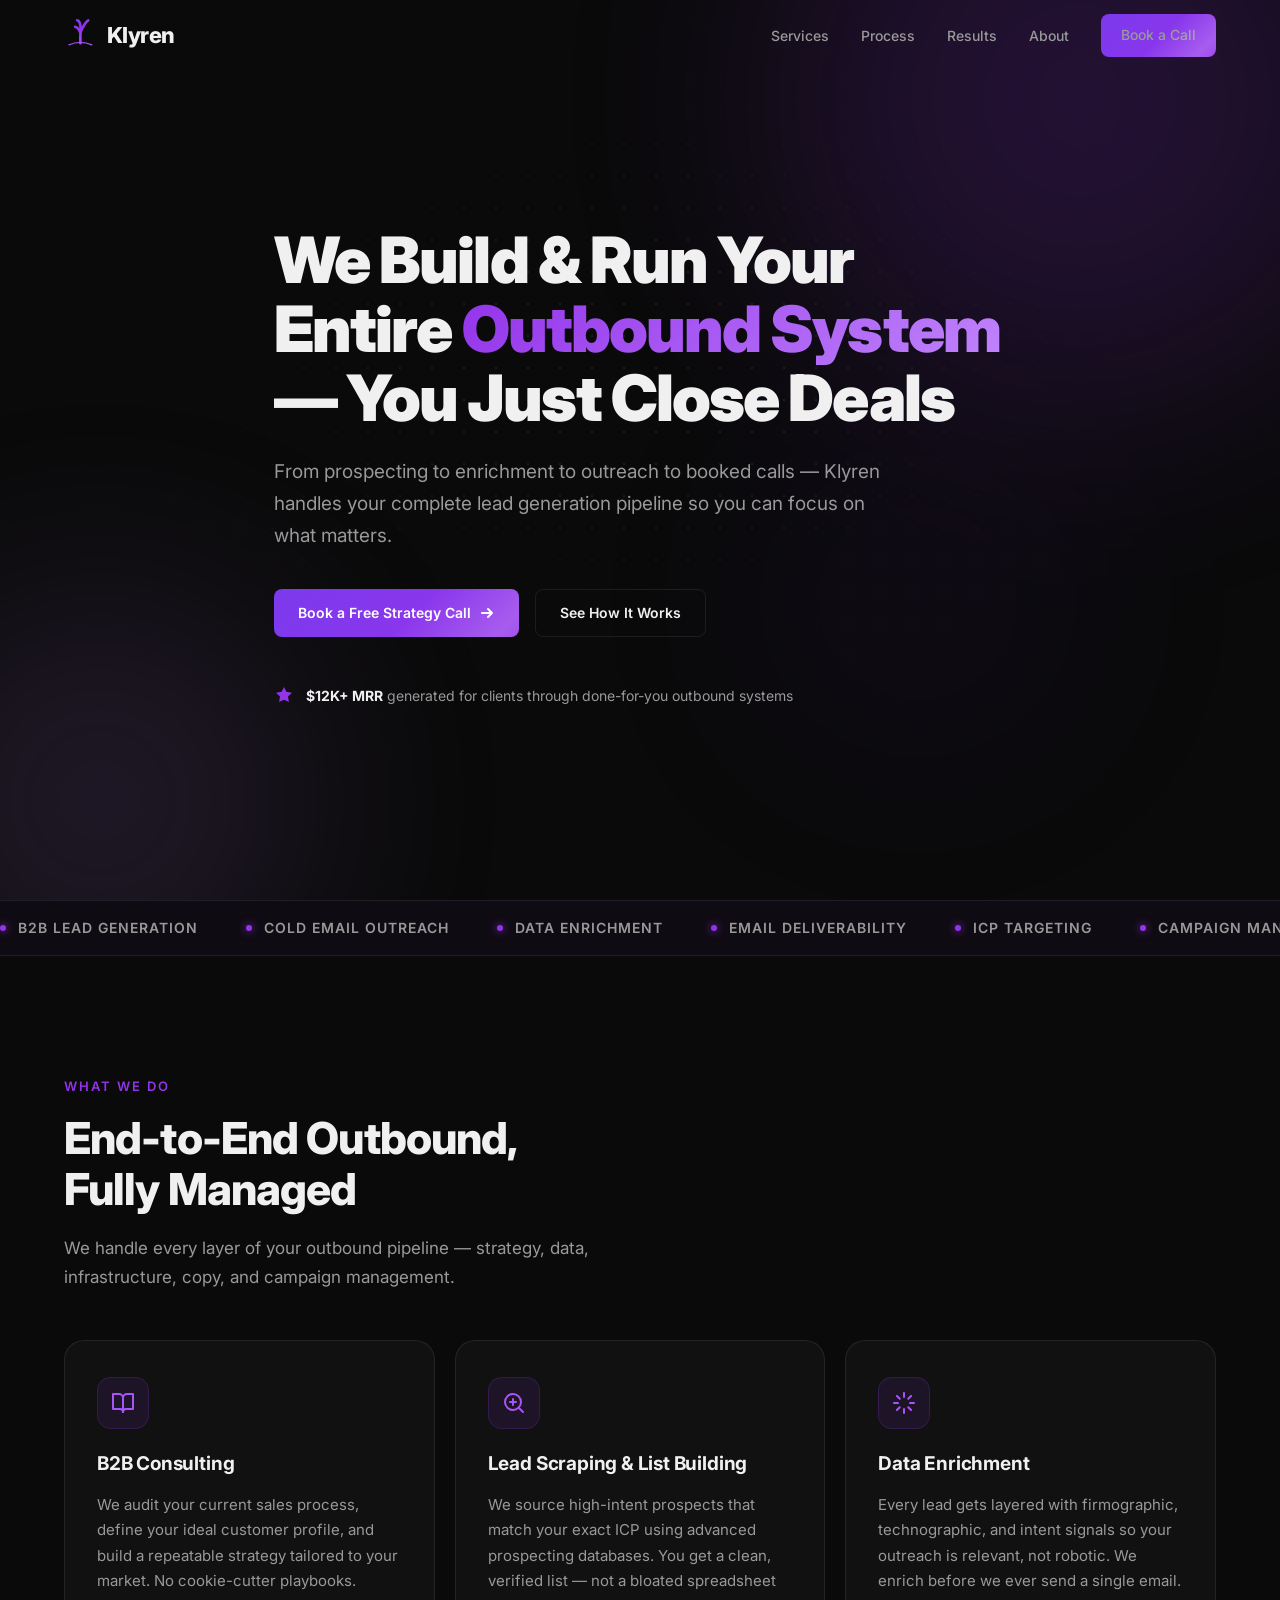
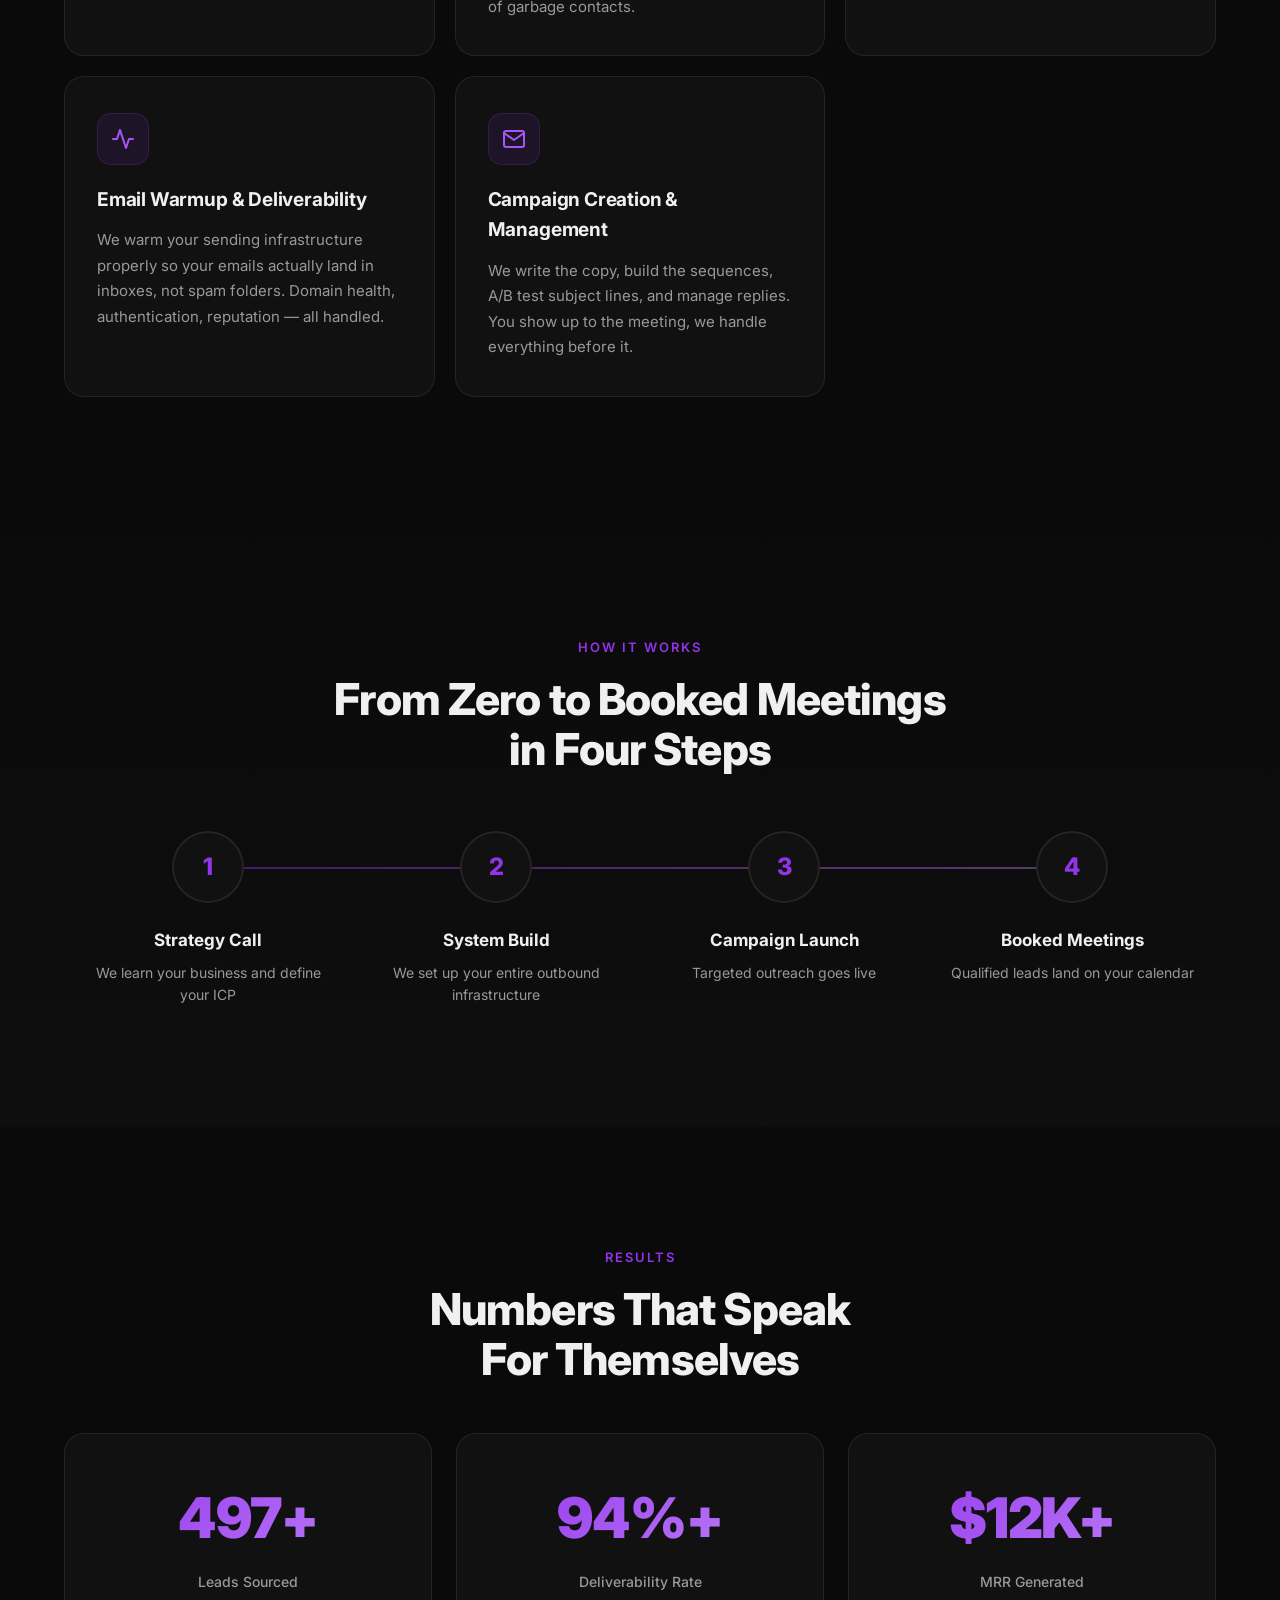
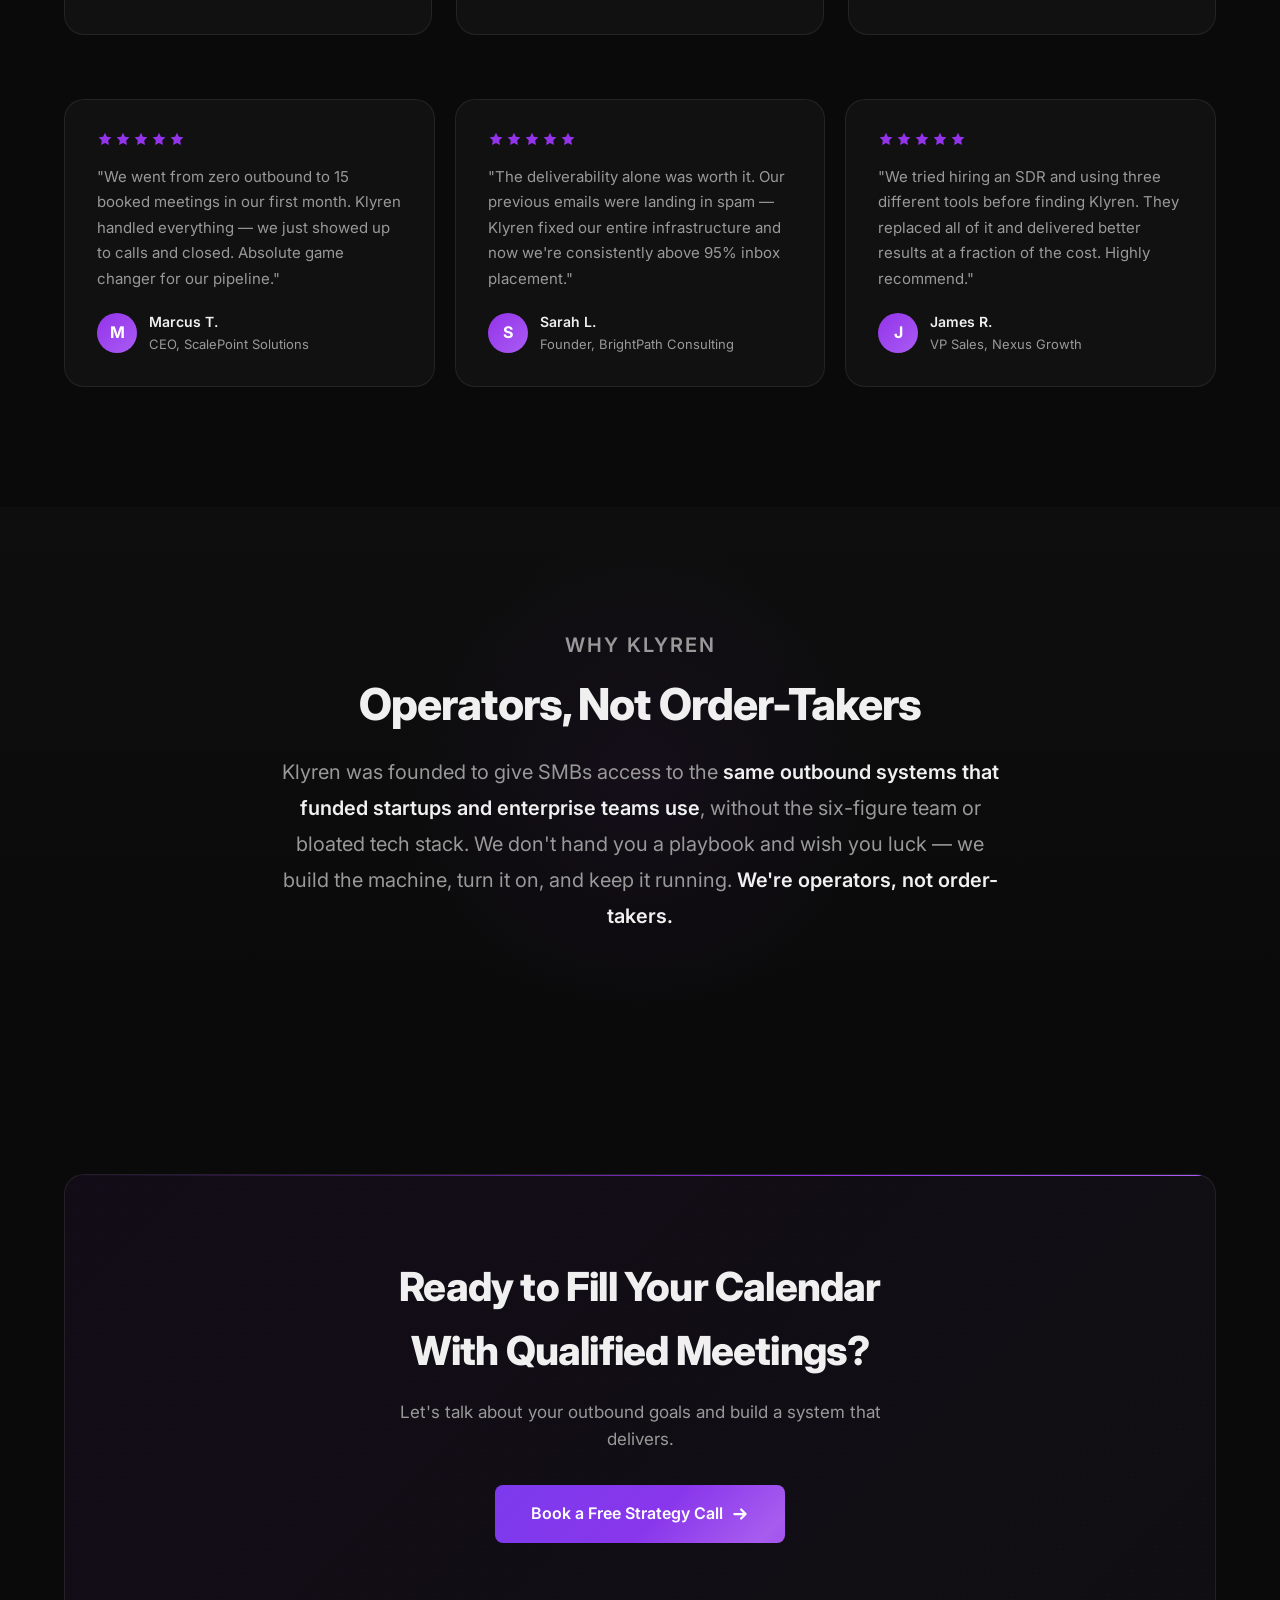
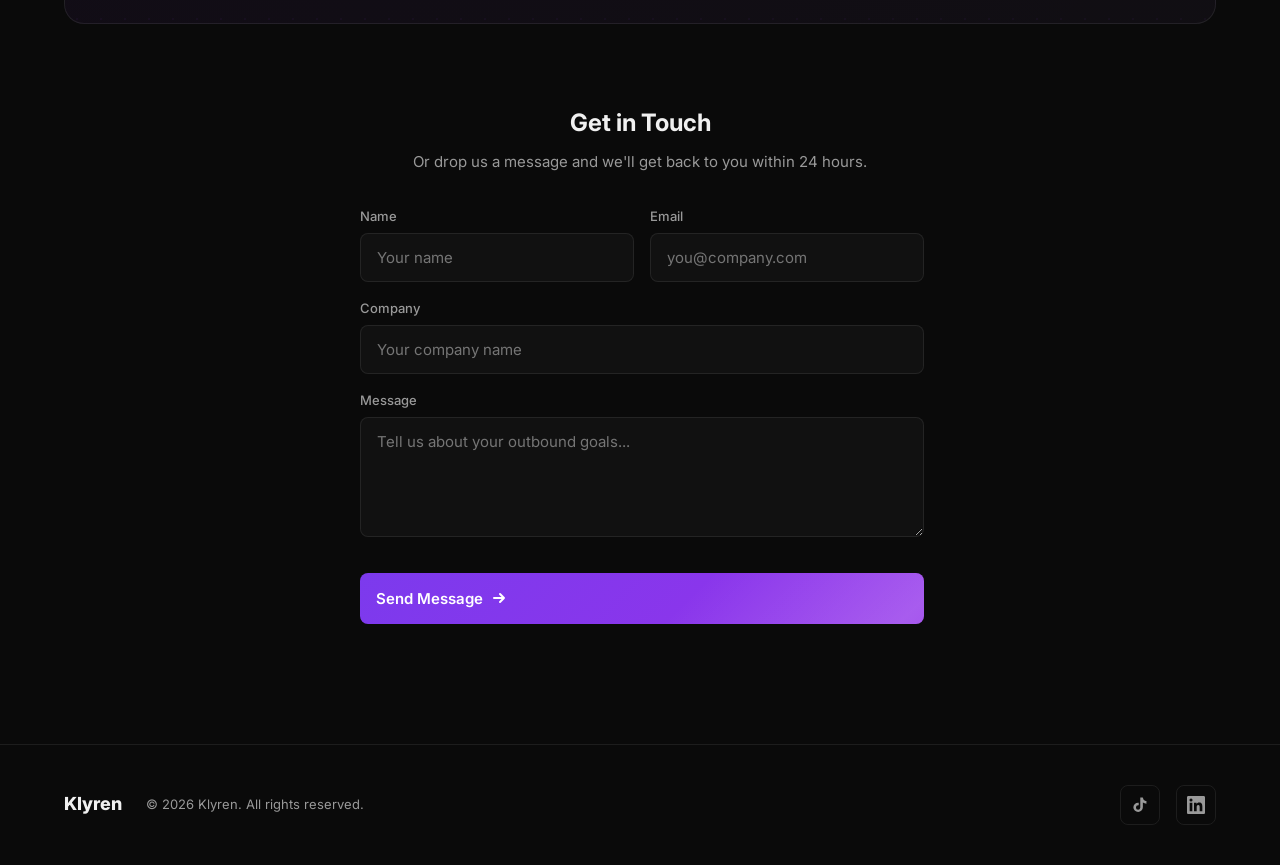
==== index.html @ 2cbb5981 "Add files via upload" ====
<!DOCTYPE html>
<html lang="en">
<head>
<meta charset="UTF-8">
<meta name="viewport" content="width=device-width, initial-scale=1.0">
<title>Klyren — Done-For-You Lead Generation & Outbound Automation</title>
<meta name="description" content="Klyren builds and runs your entire outbound system so you can focus on closing deals. B2B lead generation for SMBs.">
<link rel="preconnect" href="https://fonts.googleapis.com">
<link rel="preconnect" href="https://fonts.gstatic.com" crossorigin>
<link href="https://fonts.googleapis.com/css2?family=Inter:wght@300;400;500;600;700;800;900&display=swap" rel="stylesheet">
<style>
*,*::before,*::after{margin:0;padding:0;box-sizing:border-box}
:root{
  --bg:#0a0a0a;
  --bg-card:#111111;
  --bg-card-hover:#161616;
  --text:#f0f0f0;
  --text-muted:#999;
  --accent:#9333EA;
  --accent-glow:rgba(147,51,234,.25);
  --accent2:#C084FC;
  --accent2-glow:rgba(192,132,252,.2);
  --accent-light:#A855F7;
  --border:rgba(255,255,255,.08);
  --border-hover:rgba(147,51,234,.4);
  --radius:12px;
  --radius-lg:20px;
  --nav-h:72px;
  --max-w:1200px;
}
html{scroll-behavior:smooth;-webkit-text-size-adjust:100%}
body{font-family:'Inter',system-ui,-apple-system,sans-serif;background:var(--bg);color:var(--text);line-height:1.6;overflow-x:hidden}
a{color:inherit;text-decoration:none}
img{max-width:100%;display:block}
button,input,textarea{font-family:inherit;border:none;outline:none}

/* UTILITY */
.container{max-width:var(--max-w);margin:0 auto;padding:0 24px}
.section{padding:120px 0}
.section-label{
  font-size:13px;font-weight:600;letter-spacing:2px;text-transform:uppercase;
  color:var(--accent);margin-bottom:16px;
}
.section-title{
  font-size:clamp(28px,4vw,44px);font-weight:800;line-height:1.15;
  margin-bottom:20px;letter-spacing:-.02em;
}
.section-subtitle{font-size:17px;color:var(--text-muted);max-width:600px;line-height:1.7}

/* ANIMATIONS */
.reveal{opacity:0;transform:translateY(40px);transition:opacity .8s cubic-bezier(.16,1,.3,1),transform .8s cubic-bezier(.16,1,.3,1)}
.reveal.visible{opacity:1;transform:translateY(0)}
.reveal-delay-1{transition-delay:.12s}
.reveal-delay-2{transition-delay:.24s}
.reveal-delay-3{transition-delay:.36s}
.reveal-delay-4{transition-delay:.48s}

/* Cursor glow */
.cursor-glow{
  position:fixed;width:400px;height:400px;border-radius:50%;
  background:radial-gradient(circle,rgba(147,51,234,.12) 0%,transparent 70%);
  pointer-events:none;z-index:9999;
  transform:translate(-50%,-50%);
  transition:opacity .3s;
  opacity:0;
}
body:hover .cursor-glow{opacity:1}

/* Floating particles */
.particles{position:fixed;inset:0;pointer-events:none;z-index:0;overflow:hidden}
.particle{
  position:absolute;border-radius:50%;
  background:var(--accent);opacity:0;
  animation:particleFloat linear infinite;
}
@keyframes particleFloat{
  0%{transform:translateY(100vh) scale(0);opacity:0}
  10%{opacity:.4}
  90%{opacity:.4}
  100%{transform:translateY(-10vh) scale(1);opacity:0}
}

/* ─── NAV ─── */
.nav{
  position:fixed;top:0;left:0;right:0;z-index:1000;
  height:var(--nav-h);display:flex;align-items:center;
  transition:background .3s,backdrop-filter .3s,border-color .3s;
  border-bottom:1px solid transparent;
}
.nav.scrolled{
  background:rgba(10,10,10,.8);
  backdrop-filter:blur(20px);-webkit-backdrop-filter:blur(20px);
  border-bottom-color:var(--border);
}
.nav .container{display:flex;align-items:center;justify-content:space-between;width:100%}
.nav-logo{display:flex;align-items:center;gap:10px;font-size:22px;font-weight:800;letter-spacing:-.5px;color:var(--text)}
.nav-logo svg{height:36px;width:auto}
.nav-links{display:flex;gap:32px;align-items:center;list-style:none}
.nav-links a{font-size:14px;font-weight:500;color:var(--text-muted);transition:color .25s;position:relative}
.nav-links a:not(.btn)::after{
  content:'';position:absolute;bottom:-4px;left:0;width:0;height:2px;
  background:linear-gradient(90deg,var(--accent),var(--accent2));
  transition:width .3s cubic-bezier(.16,1,.3,1);border-radius:1px;
}
.nav-links a:not(.btn):hover::after{width:100%}
.nav-links a:hover{color:var(--text)}

/* BUTTONS */
.btn{
  display:inline-flex;align-items:center;gap:8px;
  padding:12px 24px;border-radius:8px;font-size:14px;font-weight:600;
  cursor:pointer;transition:all .3s cubic-bezier(.16,1,.3,1);
  position:relative;overflow:hidden;
}
.btn-primary{
  background:linear-gradient(135deg,#7C3AED,#9333EA,#A855F7);
  background-size:200% 200%;
  animation:gradientShift 3s ease infinite;
  color:#fff;
  box-shadow:0 0 0 0 var(--accent-glow);
}
@keyframes gradientShift{
  0%,100%{background-position:0% 50%}
  50%{background-position:100% 50%}
}
.btn-primary::before{
  content:'';position:absolute;inset:0;
  background:linear-gradient(135deg,transparent 30%,rgba(255,255,255,.2) 50%,transparent 70%);
  background-size:200% 100%;
  animation:btnShine 3s ease-in-out infinite;
}
@keyframes btnShine{
  0%{background-position:200% 0}
  100%{background-position:-200% 0}
}
.btn-primary:hover{
  transform:translateY(-3px) scale(1.02);
  box-shadow:0 10px 40px var(--accent-glow),0 0 80px rgba(147,51,234,.2);
}
.btn-secondary{
  background:transparent;color:var(--text);
  border:1px solid var(--border);
}
.btn-secondary:hover{border-color:var(--accent);color:var(--accent);transform:translateY(-2px)}
.nav-cta{padding:10px 20px;font-size:13px}

/* HAMBURGER */
.hamburger{
  display:none;flex-direction:column;gap:5px;cursor:pointer;
  background:none;padding:4px;z-index:1001;
}
.hamburger span{
  display:block;width:24px;height:2px;background:var(--text);
  transition:all .3s;border-radius:2px;
}
.hamburger.active span:nth-child(1){transform:rotate(45deg) translate(5px,5px)}
.hamburger.active span:nth-child(2){opacity:0}
.hamburger.active span:nth-child(3){transform:rotate(-45deg) translate(5px,-5px)}

/* MOBILE NAV */
@media(max-width:768px){
  .hamburger{display:flex}
  .nav-links{
    position:fixed;top:0;right:-100%;width:280px;height:100vh;
    flex-direction:column;justify-content:center;gap:24px;
    background:rgba(10,10,10,.97);backdrop-filter:blur(24px);
    padding:40px;transition:right .4s cubic-bezier(.16,1,.3,1);
  }
  .nav-links.open{right:0}
  .nav-links a{font-size:18px}
  .nav-cta{width:100%;text-align:center;justify-content:center}
  .cursor-glow{display:none}
}

/* ─── HERO ─── */
.hero{
  min-height:100vh;display:flex;align-items:center;
  padding-top:calc(var(--nav-h) + 40px);padding-bottom:80px;
  position:relative;overflow:hidden;
}
.hero-bg{
  position:absolute;inset:0;z-index:0;
}
/* Animated dot grid */
.hero-bg::before{
  content:'';position:absolute;inset:0;
  background-image:radial-gradient(rgba(255,255,255,.07) 1px,transparent 1px);
  background-size:32px 32px;
  mask-image:radial-gradient(ellipse 70% 60% at 50% 40%,black 20%,transparent 70%);
  -webkit-mask-image:radial-gradient(ellipse 70% 60% at 50% 40%,black 20%,transparent 70%);
  animation:gridPulse 4s ease-in-out infinite;
}
@keyframes gridPulse{
  0%,100%{opacity:.6}
  50%{opacity:1}
}
/* Animated gradient orbs */
.hero-orb{
  position:absolute;border-radius:50%;filter:blur(120px);
  pointer-events:none;
}
.hero-orb-1{
  width:600px;height:600px;background:var(--accent);top:-200px;right:-100px;opacity:.18;
  animation:orbFloat1 8s ease-in-out infinite;
}
.hero-orb-2{
  width:400px;height:400px;background:var(--accent2);bottom:-100px;left:-100px;opacity:.14;
  animation:orbFloat2 10s ease-in-out infinite;
}
.hero-orb-3{
  width:300px;height:300px;background:#6D28D9;top:50%;left:60%;opacity:.08;
  animation:orbFloat3 12s ease-in-out infinite;
}
@keyframes orbFloat1{
  0%,100%{transform:translate(0,0) scale(1)}
  33%{transform:translate(-40px,30px) scale(1.1)}
  66%{transform:translate(20px,-20px) scale(.95)}
}
@keyframes orbFloat2{
  0%,100%{transform:translate(0,0) scale(1)}
  50%{transform:translate(50px,-40px) scale(1.15)}
}
@keyframes orbFloat3{
  0%,100%{transform:translate(0,0) scale(1)}
  33%{transform:translate(30px,40px) scale(1.2)}
  66%{transform:translate(-20px,-30px) scale(.9)}
}

.hero-content{position:relative;z-index:1;max-width:780px}
.hero h1{
  font-size:clamp(32px,5.5vw,64px);font-weight:900;line-height:1.08;
  letter-spacing:-.03em;margin-bottom:24px;
}
.hero h1 .accent{
  background:linear-gradient(135deg,var(--accent),var(--accent2),#E879F9,var(--accent));
  background-size:300% 300%;
  animation:textGradient 4s ease infinite;
  -webkit-background-clip:text;-webkit-text-fill-color:transparent;
  background-clip:text;
}
@keyframes textGradient{
  0%,100%{background-position:0% 50%}
  50%{background-position:100% 50%}
}
/* Typewriter cursor for hero subtitle */
.hero-sub{
  font-size:clamp(16px,1.8vw,19px);color:var(--text-muted);line-height:1.7;
  max-width:620px;margin-bottom:36px;
}
.hero-ctas{display:flex;gap:16px;flex-wrap:wrap;margin-bottom:48px}
.hero-proof{
  display:flex;align-items:center;gap:12px;
  font-size:14px;color:var(--text-muted);
}
.hero-proof svg{flex-shrink:0;color:var(--accent);animation:starPulse 2s ease-in-out infinite}
@keyframes starPulse{
  0%,100%{transform:scale(1);filter:drop-shadow(0 0 0 transparent)}
  50%{transform:scale(1.2);filter:drop-shadow(0 0 8px rgba(147,51,234,.6))}
}
.hero-proof strong{color:var(--text);font-weight:700}

/* Marquee banner */
.marquee-wrap{
  overflow:hidden;border-top:1px solid var(--border);border-bottom:1px solid var(--border);
  padding:16px 0;background:rgba(147,51,234,.03);
}
.marquee{
  display:flex;gap:48px;animation:marqueeScroll 20s linear infinite;
  white-space:nowrap;width:max-content;
}
.marquee span{
  font-size:14px;font-weight:600;color:var(--text-muted);
  display:flex;align-items:center;gap:12px;text-transform:uppercase;letter-spacing:1px;
}
.marquee span::before{
  content:'';width:6px;height:6px;border-radius:50%;
  background:var(--accent);flex-shrink:0;
  box-shadow:0 0 8px var(--accent);
}
@keyframes marqueeScroll{
  0%{transform:translateX(0)}
  100%{transform:translateX(-50%)}
}

/* ─── SERVICES ─── */
#services{background:var(--bg);position:relative}
.services-grid{
  display:grid;grid-template-columns:repeat(auto-fit,minmax(340px,1fr));
  gap:20px;margin-top:48px;
}
.service-card{
  background:var(--bg-card);
  border:1px solid var(--border);border-radius:var(--radius-lg);
  padding:36px 32px;position:relative;overflow:hidden;
  transition:all .4s cubic-bezier(.16,1,.3,1);
  transform-style:preserve-3d;
}
/* Animated gradient border on hover */
.service-card::before{
  content:'';position:absolute;top:0;left:0;right:0;height:2px;
  background:linear-gradient(90deg,transparent,var(--accent),var(--accent2),transparent);
  background-size:200% 100%;
  opacity:0;transition:opacity .4s;
  animation:borderFlow 2s linear infinite;
}
@keyframes borderFlow{
  0%{background-position:200% 0}
  100%{background-position:-200% 0}
}
/* Spotlight follow effect */
.service-card .card-spotlight{
  position:absolute;inset:0;opacity:0;transition:opacity .4s;
  pointer-events:none;border-radius:var(--radius-lg);
}
.service-card:hover{
  border-color:var(--border-hover);
  background:var(--bg-card-hover);
  transform:translateY(-6px);
  box-shadow:0 25px 60px rgba(0,0,0,.4),0 0 50px var(--accent-glow);
}
.service-card:hover::before{opacity:1}
.service-card:hover .card-spotlight{opacity:1}
.service-icon{
  width:52px;height:52px;border-radius:14px;
  background:rgba(147,51,234,.1);border:1px solid rgba(147,51,234,.2);
  display:flex;align-items:center;justify-content:center;
  margin-bottom:20px;color:var(--accent-light);
  transition:all .4s;
  position:relative;
}
.service-card:hover .service-icon{
  background:rgba(147,51,234,.2);
  box-shadow:0 0 24px rgba(147,51,234,.3);
  transform:scale(1.1) rotate(-5deg);
}
.service-card h3{font-size:19px;font-weight:700;margin-bottom:12px;letter-spacing:-.01em}
.service-card p{font-size:15px;color:var(--text-muted);line-height:1.7}

/* ─── HOW IT WORKS ─── */
#process{background:linear-gradient(180deg,var(--bg) 0%,#0e0e0e 100%)}
.process-track{
  display:grid;grid-template-columns:repeat(4,1fr);gap:0;
  margin-top:56px;position:relative;
}
/* Animated connecting line */
.process-track::before{
  content:'';position:absolute;top:36px;left:calc(12.5% + 12px);right:calc(12.5% + 12px);
  height:2px;
  background:linear-gradient(90deg,var(--accent),var(--accent2));
  opacity:0;transform:scaleX(0);transform-origin:left;
  transition:transform 1.2s cubic-bezier(.16,1,.3,1),opacity .4s;
}
.process-track.animate-line::before{opacity:.4;transform:scaleX(1)}
.process-step{text-align:center;padding:0 16px;position:relative}
.step-num{
  width:72px;height:72px;border-radius:50%;
  background:var(--bg-card);border:2px solid var(--border);
  display:flex;align-items:center;justify-content:center;
  font-size:24px;font-weight:800;color:var(--accent);
  margin:0 auto 24px;position:relative;z-index:1;
  transition:all .4s;
}
/* Pulse ring on hover */
.step-num::after{
  content:'';position:absolute;inset:-8px;border-radius:50%;
  border:2px solid var(--accent);opacity:0;
  transition:all .4s;
}
.process-step:hover .step-num{
  border-color:var(--accent);
  box-shadow:0 0 30px var(--accent-glow);
  transform:scale(1.1);
}
.process-step:hover .step-num::after{
  opacity:.3;inset:-14px;
  animation:pulseRing 1.5s ease-out infinite;
}
@keyframes pulseRing{
  0%{transform:scale(1);opacity:.3}
  100%{transform:scale(1.5);opacity:0}
}
.process-step h3{font-size:17px;font-weight:700;margin-bottom:8px}
.process-step p{font-size:14px;color:var(--text-muted);line-height:1.6}

@media(max-width:768px){
  .process-track{grid-template-columns:1fr;gap:40px}
  .process-track::before{
    top:0;bottom:0;left:35px;right:auto;
    width:2px;height:100%;transform:scaleY(0);transform-origin:top;
  }
  .process-track.animate-line::before{transform:scaleY(1)}
  .process-step{text-align:left;padding-left:88px}
  .step-num{position:absolute;left:0;top:0;width:56px;height:56px;font-size:20px}
}

/* ─── RESULTS ─── */
#results{background:var(--bg)}
.metrics-banner{
  display:grid;grid-template-columns:repeat(3,1fr);gap:24px;
  margin-top:48px;margin-bottom:64px;
}
.metric{
  text-align:center;padding:40px 24px;
  background:var(--bg-card);border:1px solid var(--border);
  border-radius:var(--radius-lg);
  transition:all .4s;position:relative;overflow:hidden;
}
.metric::before{
  content:'';position:absolute;inset:0;
  background:radial-gradient(circle at 50% 0%,rgba(147,51,234,.1) 0%,transparent 70%);
  opacity:0;transition:opacity .4s;
}
.metric:hover{border-color:var(--border-hover);box-shadow:0 0 50px var(--accent-glow);transform:translateY(-4px)}
.metric:hover::before{opacity:1}
.metric-value{
  font-size:clamp(36px,5vw,56px);font-weight:900;
  background:linear-gradient(135deg,var(--accent),var(--accent2));
  -webkit-background-clip:text;-webkit-text-fill-color:transparent;
  background-clip:text;letter-spacing:-.02em;
  position:relative;z-index:1;
}
.metric-label{font-size:14px;color:var(--text-muted);margin-top:8px;font-weight:500;position:relative;z-index:1}

.testimonials-grid{display:grid;grid-template-columns:repeat(auto-fit,minmax(320px,1fr));gap:20px}
.testimonial-card{
  background:var(--bg-card);border:1px solid var(--border);
  border-radius:var(--radius-lg);padding:32px;
  transition:all .4s;position:relative;overflow:hidden;
}
.testimonial-card::before{
  content:'';position:absolute;top:0;left:-100%;width:100%;height:100%;
  background:linear-gradient(90deg,transparent,rgba(147,51,234,.05),transparent);
  transition:left .6s;
}
.testimonial-card:hover{border-color:var(--border-hover);transform:translateY(-4px)}
.testimonial-card:hover::before{left:100%}
.testimonial-stars{color:var(--accent);margin-bottom:16px;display:flex;gap:2px}
.testimonial-card blockquote{font-size:15px;line-height:1.7;color:var(--text-muted);margin-bottom:20px;font-style:normal}
.testimonial-author{display:flex;align-items:center;gap:12px}
.testimonial-avatar{
  width:40px;height:40px;border-radius:50%;
  background:linear-gradient(135deg,var(--accent),var(--accent2));
  background-size:200% 200%;animation:gradientShift 3s ease infinite;
  display:flex;align-items:center;justify-content:center;
  font-weight:700;font-size:16px;color:#fff;
}
.testimonial-name{font-size:14px;font-weight:600}
.testimonial-role{font-size:13px;color:var(--text-muted)}

@media(max-width:640px){
  .metrics-banner{grid-template-columns:1fr}
}

/* ─── ABOUT ─── */
#about{
  background:linear-gradient(180deg,#0e0e0e 0%,var(--bg) 100%);
  position:relative;overflow:hidden;
}
#about::before{
  content:'';position:absolute;width:500px;height:500px;
  background:radial-gradient(circle,rgba(147,51,234,.06) 0%,transparent 70%);
  top:50%;left:50%;transform:translate(-50%,-50%);
  animation:aboutGlow 6s ease-in-out infinite;
}
@keyframes aboutGlow{
  0%,100%{transform:translate(-50%,-50%) scale(1)}
  50%{transform:translate(-50%,-50%) scale(1.3)}
}
.about-content{
  max-width:720px;margin:0 auto;text-align:center;position:relative;z-index:1;
}
.about-content p{
  font-size:clamp(17px,2vw,20px);line-height:1.8;color:var(--text-muted);
}
.about-content strong{color:var(--text);font-weight:600}

/* ─── CTA / CONTACT ─── */
#contact{background:var(--bg)}
.cta-block{
  text-align:center;margin-bottom:80px;padding:80px 40px;
  background:linear-gradient(135deg,rgba(147,51,234,.06),rgba(192,132,252,.04));
  border:1px solid var(--border);border-radius:var(--radius-lg);
  position:relative;overflow:hidden;
}
/* Animated top border */
.cta-block::before{
  content:'';position:absolute;top:-1px;left:0;right:0;height:2px;
  background:linear-gradient(90deg,transparent,var(--accent),var(--accent2),transparent);
  background-size:200% 100%;
  animation:borderFlow 3s linear infinite;
}
/* Floating particles in CTA */
.cta-block::after{
  content:'';position:absolute;inset:0;
  background-image:radial-gradient(rgba(147,51,234,.15) 1px,transparent 1px);
  background-size:24px 24px;
  animation:gridPulse 4s ease-in-out infinite;
  opacity:.3;
}
.cta-block h2{font-size:clamp(26px,4vw,40px);font-weight:800;margin-bottom:16px;letter-spacing:-.02em;position:relative;z-index:1}
.cta-block p{font-size:17px;color:var(--text-muted);margin-bottom:32px;max-width:500px;margin-inline:auto;position:relative;z-index:1}
.cta-block .btn{position:relative;z-index:1}

.contact-form{
  max-width:560px;margin:0 auto;
}
.contact-form h3{font-size:24px;font-weight:700;margin-bottom:8px;text-align:center}
.contact-form .form-sub{font-size:15px;color:var(--text-muted);text-align:center;margin-bottom:32px}
.form-grid{display:grid;grid-template-columns:1fr 1fr;gap:16px}
.form-group{display:flex;flex-direction:column;gap:6px}
.form-group.full{grid-column:1/-1}
.form-group label{font-size:13px;font-weight:500;color:var(--text-muted)}
.form-group input,.form-group textarea{
  background:var(--bg-card);border:1px solid var(--border);
  border-radius:8px;padding:14px 16px;color:var(--text);
  font-size:15px;transition:all .3s;
}
.form-group input:focus,.form-group textarea:focus{
  border-color:var(--accent);
  box-shadow:0 0 20px rgba(147,51,234,.15);
}
.form-group textarea{resize:vertical;min-height:120px}
.form-submit{
  margin-top:20px;width:100%;padding:16px;font-size:15px;
  grid-column:1/-1;
}
@media(max-width:500px){
  .form-grid{grid-template-columns:1fr}
}

/* ─── FOOTER ─── */
.footer{
  border-top:1px solid var(--border);padding:40px 0;position:relative;
}
.footer .container{
  display:flex;align-items:center;justify-content:space-between;
  flex-wrap:wrap;gap:16px;
}
.footer-left{display:flex;align-items:center;gap:24px}
.footer-logo{font-size:18px;font-weight:800}
.footer-copy{font-size:13px;color:var(--text-muted)}
.footer-socials{display:flex;gap:16px}
.footer-socials a{
  width:40px;height:40px;border-radius:8px;
  border:1px solid var(--border);
  display:flex;align-items:center;justify-content:center;
  color:var(--text-muted);transition:all .3s;
}
.footer-socials a:hover{
  border-color:var(--accent);color:var(--accent);
  box-shadow:0 0 20px var(--accent-glow);
  transform:translateY(-2px);
}
@media(max-width:600px){
  .footer .container{flex-direction:column;text-align:center}
  .footer-left{flex-direction:column;gap:8px}
}

/* SELECTION */
::selection{background:var(--accent);color:#fff}

/* SERVICES GRID RESPONSIVE */
@media(max-width:420px){
  .services-grid{grid-template-columns:1fr}
}

/* Smooth page load */
body{animation:pageIn .8s ease-out}
@keyframes pageIn{
  from{opacity:0}
  to{opacity:1}
}
</style>
</head>
<body>

<!-- CURSOR GLOW -->
<div class="cursor-glow" id="cursorGlow"></div>

<!-- FLOATING PARTICLES -->
<div class="particles" id="particles"></div>

<!-- ─── NAV ─── -->
<nav class="nav" id="nav">
  <div class="container">
    <a href="#" class="nav-logo">
      <svg viewBox="0 0 200 220" fill="none" xmlns="http://www.w3.org/2000/svg">
        <defs>
          <linearGradient id="logoGrad" x1="60" y1="0" x2="140" y2="160" gradientUnits="userSpaceOnUse">
            <stop offset="0%" stop-color="#7C3AED"/>
            <stop offset="50%" stop-color="#9333EA"/>
            <stop offset="100%" stop-color="#A855F7"/>
          </linearGradient>
        </defs>
        <path d="M80 20 C80 20 95 20 100 50 C105 80 100 100 100 120 L100 160" stroke="url(#logoGrad)" stroke-width="16" stroke-linecap="round" fill="none"/>
        <path d="M68 60 C68 60 85 60 100 95 C115 60 132 30 148 20" stroke="url(#logoGrad)" stroke-width="16" stroke-linecap="round" fill="none"/>
        <path d="M30 170 Q100 140 170 170" stroke="url(#logoGrad)" stroke-width="8" stroke-linecap="round" fill="none"/>
      </svg>
      Klyren
    </a>
    <ul class="nav-links" id="navLinks">
      <li><a href="#services">Services</a></li>
      <li><a href="#process">Process</a></li>
      <li><a href="#results">Results</a></li>
      <li><a href="#about">About</a></li>
      <li><a href="#contact" class="btn btn-primary nav-cta">Book a Call</a></li>
    </ul>
    <button class="hamburger" id="hamburger" aria-label="Menu">
      <span></span><span></span><span></span>
    </button>
  </div>
</nav>

<!-- ─── HERO ─── -->
<section class="hero" id="hero">
  <div class="hero-bg">
    <div class="hero-orb hero-orb-1"></div>
    <div class="hero-orb hero-orb-2"></div>
    <div class="hero-orb hero-orb-3"></div>
  </div>
  <div class="container hero-content">
    <h1 class="reveal">We Build &amp; Run Your Entire <span class="accent">Outbound System</span> — You Just Close Deals</h1>
    <p class="hero-sub reveal reveal-delay-1">From prospecting to enrichment to outreach to booked calls — Klyren handles your complete lead generation pipeline so you can focus on what matters.</p>
    <div class="hero-ctas reveal reveal-delay-2">
      <a href="#contact" class="btn btn-primary">Book a Free Strategy Call
        <svg width="16" height="16" viewBox="0 0 16 16" fill="none"><path d="M3 8h10m0 0L9 4m4 4L9 12" stroke="currentColor" stroke-width="2" stroke-linecap="round" stroke-linejoin="round"/></svg>
      </a>
      <a href="#services" class="btn btn-secondary">See How It Works</a>
    </div>
    <div class="hero-proof reveal reveal-delay-3">
      <svg width="20" height="20" viewBox="0 0 20 20" fill="none"><path d="M10 1l2.39 4.84L18 6.71l-4 3.9.94 5.5L10 13.63 5.06 16.1 6 10.6 2 6.71l5.61-.87L10 1z" fill="currentColor"/></svg>
      <span><strong>$12K+ MRR</strong> generated for clients through done-for-you outbound systems</span>
    </div>
  </div>
</section>

<!-- MARQUEE -->
<div class="marquee-wrap">
  <div class="marquee" id="marquee">
    <span>B2B Lead Generation</span>
    <span>Cold Email Outreach</span>
    <span>Data Enrichment</span>
    <span>Email Deliverability</span>
    <span>ICP Targeting</span>
    <span>Campaign Management</span>
    <span>Pipeline Automation</span>
    <span>Meeting Booking</span>
    <span>B2B Lead Generation</span>
    <span>Cold Email Outreach</span>
    <span>Data Enrichment</span>
    <span>Email Deliverability</span>
    <span>ICP Targeting</span>
    <span>Campaign Management</span>
    <span>Pipeline Automation</span>
    <span>Meeting Booking</span>
  </div>
</div>

<!-- ─── SERVICES ─── -->
<section class="section" id="services">
  <div class="container">
    <p class="section-label reveal">What We Do</p>
    <h2 class="section-title reveal">End-to-End Outbound,<br>Fully Managed</h2>
    <p class="section-subtitle reveal">We handle every layer of your outbound pipeline — strategy, data, infrastructure, copy, and campaign management.</p>
    <div class="services-grid">

      <div class="service-card reveal">
        <div class="card-spotlight"></div>
        <div class="service-icon">
          <svg width="24" height="24" viewBox="0 0 24 24" fill="none" stroke="currentColor" stroke-width="2" stroke-linecap="round" stroke-linejoin="round"><path d="M2 3h6a4 4 0 0 1 4 4v14a3 3 0 0 0-3-3H2z"/><path d="M22 3h-6a4 4 0 0 0-4 4v14a3 3 0 0 1 3-3h7z"/></svg>
        </div>
        <h3>B2B Consulting</h3>
        <p>We audit your current sales process, define your ideal customer profile, and build a repeatable strategy tailored to your market. No cookie-cutter playbooks.</p>
      </div>

      <div class="service-card reveal reveal-delay-1">
        <div class="card-spotlight"></div>
        <div class="service-icon">
          <svg width="24" height="24" viewBox="0 0 24 24" fill="none" stroke="currentColor" stroke-width="2" stroke-linecap="round" stroke-linejoin="round"><circle cx="11" cy="11" r="8"/><path d="M21 21l-4.35-4.35"/><path d="M11 8v6M8 11h6"/></svg>
        </div>
        <h3>Lead Scraping &amp; List Building</h3>
        <p>We source high-intent prospects that match your exact ICP using advanced prospecting databases. You get a clean, verified list — not a bloated spreadsheet of garbage contacts.</p>
      </div>

      <div class="service-card reveal reveal-delay-2">
        <div class="card-spotlight"></div>
        <div class="service-icon">
          <svg width="24" height="24" viewBox="0 0 24 24" fill="none" stroke="currentColor" stroke-width="2" stroke-linecap="round" stroke-linejoin="round"><path d="M12 2v4M12 18v4M4.93 4.93l2.83 2.83M16.24 16.24l2.83 2.83M2 12h4M18 12h4M4.93 19.07l2.83-2.83M16.24 7.76l2.83-2.83"/></svg>
        </div>
        <h3>Data Enrichment</h3>
        <p>Every lead gets layered with firmographic, technographic, and intent signals so your outreach is relevant, not robotic. We enrich before we ever send a single email.</p>
      </div>

      <div class="service-card reveal reveal-delay-3">
        <div class="card-spotlight"></div>
        <div class="service-icon">
          <svg width="24" height="24" viewBox="0 0 24 24" fill="none" stroke="currentColor" stroke-width="2" stroke-linecap="round" stroke-linejoin="round"><path d="M22 12h-4l-3 9L9 3l-3 9H2"/></svg>
        </div>
        <h3>Email Warmup &amp; Deliverability</h3>
        <p>We warm your sending infrastructure properly so your emails actually land in inboxes, not spam folders. Domain health, authentication, reputation — all handled.</p>
      </div>

      <div class="service-card reveal reveal-delay-4">
        <div class="card-spotlight"></div>
        <div class="service-icon">
          <svg width="24" height="24" viewBox="0 0 24 24" fill="none" stroke="currentColor" stroke-width="2" stroke-linecap="round" stroke-linejoin="round"><path d="M4 4h16c1.1 0 2 .9 2 2v12c0 1.1-.9 2-2 2H4c-1.1 0-2-.9-2-2V6c0-1.1.9-2 2-2z"/><polyline points="22,6 12,13 2,6"/></svg>
        </div>
        <h3>Campaign Creation &amp; Management</h3>
        <p>We write the copy, build the sequences, A/B test subject lines, and manage replies. You show up to the meeting, we handle everything before it.</p>
      </div>

    </div>
  </div>
</section>

<!-- ─── HOW IT WORKS ─── -->
<section class="section" id="process">
  <div class="container">
    <div style="text-align:center">
      <p class="section-label reveal">How It Works</p>
      <h2 class="section-title reveal">From Zero to Booked Meetings<br>in Four Steps</h2>
    </div>
    <div class="process-track" id="processTrack">
      <div class="process-step reveal">
        <div class="step-num">1</div>
        <h3>Strategy Call</h3>
        <p>We learn your business and define your ICP</p>
      </div>
      <div class="process-step reveal reveal-delay-1">
        <div class="step-num">2</div>
        <h3>System Build</h3>
        <p>We set up your entire outbound infrastructure</p>
      </div>
      <div class="process-step reveal reveal-delay-2">
        <div class="step-num">3</div>
        <h3>Campaign Launch</h3>
        <p>Targeted outreach goes live</p>
      </div>
      <div class="process-step reveal reveal-delay-3">
        <div class="step-num">4</div>
        <h3>Booked Meetings</h3>
        <p>Qualified leads land on your calendar</p>
      </div>
    </div>
  </div>
</section>

<!-- ─── RESULTS ─── -->
<section class="section" id="results">
  <div class="container">
    <div style="text-align:center">
      <p class="section-label reveal">Results</p>
      <h2 class="section-title reveal">Numbers That Speak<br>For Themselves</h2>
    </div>

    <div class="metrics-banner">
      <div class="metric reveal">
        <div class="metric-value" data-count="500" data-suffix="+">0</div>
        <div class="metric-label">Leads Sourced</div>
      </div>
      <div class="metric reveal reveal-delay-1">
        <div class="metric-value" data-count="95" data-suffix="%+">0</div>
        <div class="metric-label">Deliverability Rate</div>
      </div>
      <div class="metric reveal reveal-delay-2">
        <div class="metric-value" data-count="12" data-prefix="$" data-suffix="K+">0</div>
        <div class="metric-label">MRR Generated</div>
      </div>
    </div>

    <div class="testimonials-grid">
      <div class="testimonial-card reveal">
        <div class="testimonial-stars">
          <svg width="16" height="16" viewBox="0 0 20 20" fill="currentColor"><path d="M10 1l2.39 4.84L18 6.71l-4 3.9.94 5.5L10 13.63 5.06 16.1 6 10.6 2 6.71l5.61-.87L10 1z"/></svg>
          <svg width="16" height="16" viewBox="0 0 20 20" fill="currentColor"><path d="M10 1l2.39 4.84L18 6.71l-4 3.9.94 5.5L10 13.63 5.06 16.1 6 10.6 2 6.71l5.61-.87L10 1z"/></svg>
          <svg width="16" height="16" viewBox="0 0 20 20" fill="currentColor"><path d="M10 1l2.39 4.84L18 6.71l-4 3.9.94 5.5L10 13.63 5.06 16.1 6 10.6 2 6.71l5.61-.87L10 1z"/></svg>
          <svg width="16" height="16" viewBox="0 0 20 20" fill="currentColor"><path d="M10 1l2.39 4.84L18 6.71l-4 3.9.94 5.5L10 13.63 5.06 16.1 6 10.6 2 6.71l5.61-.87L10 1z"/></svg>
          <svg width="16" height="16" viewBox="0 0 20 20" fill="currentColor"><path d="M10 1l2.39 4.84L18 6.71l-4 3.9.94 5.5L10 13.63 5.06 16.1 6 10.6 2 6.71l5.61-.87L10 1z"/></svg>
        </div>
        <blockquote>"We went from zero outbound to 15 booked meetings in our first month. Klyren handled everything — we just showed up to calls and closed. Absolute game changer for our pipeline."</blockquote>
        <div class="testimonial-author">
          <div class="testimonial-avatar">M</div>
          <div>
            <div class="testimonial-name">Marcus T.</div>
            <div class="testimonial-role">CEO, ScalePoint Solutions</div>
          </div>
        </div>
      </div>

      <div class="testimonial-card reveal reveal-delay-1">
        <div class="testimonial-stars">
          <svg width="16" height="16" viewBox="0 0 20 20" fill="currentColor"><path d="M10 1l2.39 4.84L18 6.71l-4 3.9.94 5.5L10 13.63 5.06 16.1 6 10.6 2 6.71l5.61-.87L10 1z"/></svg>
          <svg width="16" height="16" viewBox="0 0 20 20" fill="currentColor"><path d="M10 1l2.39 4.84L18 6.71l-4 3.9.94 5.5L10 13.63 5.06 16.1 6 10.6 2 6.71l5.61-.87L10 1z"/></svg>
          <svg width="16" height="16" viewBox="0 0 20 20" fill="currentColor"><path d="M10 1l2.39 4.84L18 6.71l-4 3.9.94 5.5L10 13.63 5.06 16.1 6 10.6 2 6.71l5.61-.87L10 1z"/></svg>
          <svg width="16" height="16" viewBox="0 0 20 20" fill="currentColor"><path d="M10 1l2.39 4.84L18 6.71l-4 3.9.94 5.5L10 13.63 5.06 16.1 6 10.6 2 6.71l5.61-.87L10 1z"/></svg>
          <svg width="16" height="16" viewBox="0 0 20 20" fill="currentColor"><path d="M10 1l2.39 4.84L18 6.71l-4 3.9.94 5.5L10 13.63 5.06 16.1 6 10.6 2 6.71l5.61-.87L10 1z"/></svg>
        </div>
        <blockquote>"The deliverability alone was worth it. Our previous emails were landing in spam — Klyren fixed our entire infrastructure and now we're consistently above 95% inbox placement."</blockquote>
        <div class="testimonial-author">
          <div class="testimonial-avatar">S</div>
          <div>
            <div class="testimonial-name">Sarah L.</div>
            <div class="testimonial-role">Founder, BrightPath Consulting</div>
          </div>
        </div>
      </div>

      <div class="testimonial-card reveal reveal-delay-2">
        <div class="testimonial-stars">
          <svg width="16" height="16" viewBox="0 0 20 20" fill="currentColor"><path d="M10 1l2.39 4.84L18 6.71l-4 3.9.94 5.5L10 13.63 5.06 16.1 6 10.6 2 6.71l5.61-.87L10 1z"/></svg>
          <svg width="16" height="16" viewBox="0 0 20 20" fill="currentColor"><path d="M10 1l2.39 4.84L18 6.71l-4 3.9.94 5.5L10 13.63 5.06 16.1 6 10.6 2 6.71l5.61-.87L10 1z"/></svg>
          <svg width="16" height="16" viewBox="0 0 20 20" fill="currentColor"><path d="M10 1l2.39 4.84L18 6.71l-4 3.9.94 5.5L10 13.63 5.06 16.1 6 10.6 2 6.71l5.61-.87L10 1z"/></svg>
          <svg width="16" height="16" viewBox="0 0 20 20" fill="currentColor"><path d="M10 1l2.39 4.84L18 6.71l-4 3.9.94 5.5L10 13.63 5.06 16.1 6 10.6 2 6.71l5.61-.87L10 1z"/></svg>
          <svg width="16" height="16" viewBox="0 0 20 20" fill="currentColor"><path d="M10 1l2.39 4.84L18 6.71l-4 3.9.94 5.5L10 13.63 5.06 16.1 6 10.6 2 6.71l5.61-.87L10 1z"/></svg>
        </div>
        <blockquote>"We tried hiring an SDR and using three different tools before finding Klyren. They replaced all of it and delivered better results at a fraction of the cost. Highly recommend."</blockquote>
        <div class="testimonial-author">
          <div class="testimonial-avatar">J</div>
          <div>
            <div class="testimonial-name">James R.</div>
            <div class="testimonial-role">VP Sales, Nexus Growth</div>
          </div>
        </div>
      </div>
    </div>
  </div>
</section>

<!-- ─── ABOUT ─── -->
<section class="section" id="about">
  <div class="container">
    <div class="about-content">
      <p class="section-label reveal">Why Klyren</p>
      <h2 class="section-title reveal" style="text-align:center">Operators, Not Order-Takers</h2>
      <p class="reveal" style="margin-top:24px">
        Klyren was founded to give SMBs access to the <strong>same outbound systems that funded startups and enterprise teams use</strong>, without the six-figure team or bloated tech stack. We don't hand you a playbook and wish you luck — we build the machine, turn it on, and keep it running. <strong>We're operators, not order-takers.</strong>
      </p>
    </div>
  </div>
</section>

<!-- ─── CONTACT ─── -->
<section class="section" id="contact">
  <div class="container">
    <div class="cta-block reveal">
      <h2>Ready to Fill Your Calendar<br>With Qualified Meetings?</h2>
      <p>Let's talk about your outbound goals and build a system that delivers.</p>
      <a href="#" class="btn btn-primary" style="font-size:16px;padding:16px 36px">
        Book a Free Strategy Call
        <svg width="18" height="18" viewBox="0 0 16 16" fill="none"><path d="M3 8h10m0 0L9 4m4 4L9 12" stroke="currentColor" stroke-width="2" stroke-linecap="round" stroke-linejoin="round"/></svg>
      </a>
    </div>

    <div class="contact-form reveal">
      <h3>Get in Touch</h3>
      <p class="form-sub">Or drop us a message and we'll get back to you within 24 hours.</p>
      <form onsubmit="return false">
        <div class="form-grid">
          <div class="form-group">
            <label for="name">Name</label>
            <input type="text" id="name" placeholder="Your name" required>
          </div>
          <div class="form-group">
            <label for="email">Email</label>
            <input type="email" id="email" placeholder="you@company.com" required>
          </div>
          <div class="form-group full">
            <label for="company">Company</label>
            <input type="text" id="company" placeholder="Your company name">
          </div>
          <div class="form-group full">
            <label for="message">Message</label>
            <textarea id="message" placeholder="Tell us about your outbound goals..."></textarea>
          </div>
          <button type="submit" class="btn btn-primary form-submit">Send Message
            <svg width="16" height="16" viewBox="0 0 16 16" fill="none"><path d="M3 8h10m0 0L9 4m4 4L9 12" stroke="currentColor" stroke-width="2" stroke-linecap="round" stroke-linejoin="round"/></svg>
          </button>
        </div>
      </form>
    </div>
  </div>
</section>

<!-- ─── FOOTER ─── -->
<footer class="footer">
  <div class="container">
    <div class="footer-left">
      <div class="footer-logo">Klyren</div>
      <span class="footer-copy">&copy; 2026 Klyren. All rights reserved.</span>
    </div>
    <div class="footer-socials">
      <a href="#" aria-label="TikTok">
        <svg width="18" height="18" viewBox="0 0 24 24" fill="currentColor"><path d="M19.59 6.69a4.83 4.83 0 0 1-3.77-4.25V2h-3.45v13.67a2.89 2.89 0 0 1-2.88 2.5 2.89 2.89 0 0 1-2.89-2.89 2.89 2.89 0 0 1 2.89-2.89c.28 0 .54.04.79.1v-3.5a6.37 6.37 0 0 0-.79-.05A6.34 6.34 0 0 0 3.15 15a6.34 6.34 0 0 0 6.34 6.34 6.34 6.34 0 0 0 6.34-6.34V8.7a8.18 8.18 0 0 0 4.76 1.52v-3.4a4.85 4.85 0 0 1-1-.13z"/></svg>
      </a>
      <a href="#" aria-label="LinkedIn">
        <svg width="18" height="18" viewBox="0 0 24 24" fill="currentColor"><path d="M20.447 20.452h-3.554v-5.569c0-1.328-.027-3.037-1.852-3.037-1.853 0-2.136 1.445-2.136 2.939v5.667H9.351V9h3.414v1.561h.046c.477-.9 1.637-1.85 3.37-1.85 3.601 0 4.267 2.37 4.267 5.455v6.286zM5.337 7.433a2.062 2.062 0 0 1-2.063-2.065 2.064 2.064 0 1 1 2.063 2.065zm1.782 13.019H3.555V9h3.564v11.452zM22.225 0H1.771C.792 0 0 .774 0 1.729v20.542C0 23.227.792 24 1.771 24h20.451C23.2 24 24 23.227 24 22.271V1.729C24 .774 23.2 0 22.222 0h.003z"/></svg>
      </a>
    </div>
  </div>
</footer>

<script>
// ─── CURSOR GLOW ───
const cursorGlow = document.getElementById('cursorGlow');
let mouseX = 0, mouseY = 0, glowX = 0, glowY = 0;
document.addEventListener('mousemove', e => { mouseX = e.clientX; mouseY = e.clientY; });
(function animateGlow() {
  glowX += (mouseX - glowX) * 0.08;
  glowY += (mouseY - glowY) * 0.08;
  cursorGlow.style.left = glowX + 'px';
  cursorGlow.style.top = glowY + 'px';
  requestAnimationFrame(animateGlow);
})();

// ─── FLOATING PARTICLES ───
(function createParticles() {
  const container = document.getElementById('particles');
  for (let i = 0; i < 20; i++) {
    const p = document.createElement('div');
    p.className = 'particle';
    const size = Math.random() * 3 + 1;
    p.style.width = size + 'px';
    p.style.height = size + 'px';
    p.style.left = Math.random() * 100 + '%';
    p.style.animationDuration = (Math.random() * 15 + 10) + 's';
    p.style.animationDelay = (Math.random() * 10) + 's';
    container.appendChild(p);
  }
})();

// ─── SCROLL NAV ───
const nav = document.getElementById('nav');
window.addEventListener('scroll', () => {
  nav.classList.toggle('scrolled', window.scrollY > 40);
}, { passive: true });

// ─── HAMBURGER ───
const hamburger = document.getElementById('hamburger');
const navLinks = document.getElementById('navLinks');
hamburger.addEventListener('click', () => {
  hamburger.classList.toggle('active');
  navLinks.classList.toggle('open');
});
navLinks.querySelectorAll('a').forEach(link => {
  link.addEventListener('click', () => {
    hamburger.classList.remove('active');
    navLinks.classList.remove('open');
  });
});

// ─── SCROLL REVEAL ───
const reveals = document.querySelectorAll('.reveal');
const observer = new IntersectionObserver((entries) => {
  entries.forEach(entry => {
    if (entry.isIntersecting) {
      entry.target.classList.add('visible');
      observer.unobserve(entry.target);
    }
  });
}, { threshold: 0.15, rootMargin: '0px 0px -40px 0px' });
reveals.forEach(el => observer.observe(el));

// ─── PROCESS LINE ANIMATION ───
const processTrack = document.getElementById('processTrack');
const lineObserver = new IntersectionObserver((entries) => {
  entries.forEach(entry => {
    if (entry.isIntersecting) {
      entry.target.classList.add('animate-line');
      lineObserver.unobserve(entry.target);
    }
  });
}, { threshold: 0.3 });
lineObserver.observe(processTrack);

// ─── COUNTER ANIMATION ───
const counters = document.querySelectorAll('[data-count]');
const counterObserver = new IntersectionObserver((entries) => {
  entries.forEach(entry => {
    if (entry.isIntersecting) {
      const el = entry.target;
      const target = parseInt(el.dataset.count);
      const prefix = el.dataset.prefix || '';
      const suffix = el.dataset.suffix || '';
      const duration = 2000;
      const start = performance.now();
      function update(now) {
        const elapsed = now - start;
        const progress = Math.min(elapsed / duration, 1);
        const eased = 1 - Math.pow(1 - progress, 4);
        const current = Math.round(eased * target);
        el.textContent = prefix + current + suffix;
        if (progress < 1) requestAnimationFrame(update);
      }
      requestAnimationFrame(update);
      counterObserver.unobserve(el);
    }
  });
}, { threshold: 0.5 });
counters.forEach(c => counterObserver.observe(c));

// ─── CARD SPOTLIGHT EFFECT ───
document.querySelectorAll('.service-card').forEach(card => {
  card.addEventListener('mousemove', e => {
    const rect = card.getBoundingClientRect();
    const x = e.clientX - rect.left;
    const y = e.clientY - rect.top;
    const spotlight = card.querySelector('.card-spotlight');
    spotlight.style.background = `radial-gradient(300px circle at ${x}px ${y}px, rgba(147,51,234,.08), transparent 60%)`;
  });
});

// ─── ACTIVE NAV LINK ───
const sections = document.querySelectorAll('section[id]');
const navItems = document.querySelectorAll('.nav-links a[href^="#"]');
const sectionObserver = new IntersectionObserver((entries) => {
  entries.forEach(entry => {
    if (entry.isIntersecting) {
      navItems.forEach(a => {
        a.style.color = '';
        if (a.getAttribute('href') === '#' + entry.target.id) {
          a.style.color = 'var(--text)';
        }
      });
    }
  });
}, { threshold: 0.3 });
sections.forEach(s => sectionObserver.observe(s));

// ─── PARALLAX ORBS ───
window.addEventListener('scroll', () => {
  const scrollY = window.scrollY;
  const orbs = document.querySelectorAll('.hero-orb');
  orbs.forEach((orb, i) => {
    const speed = (i + 1) * 0.05;
    orb.style.transform = `translateY(${scrollY * speed}px)`;
  });
}, { passive: true });
</script>
</body>
</html>
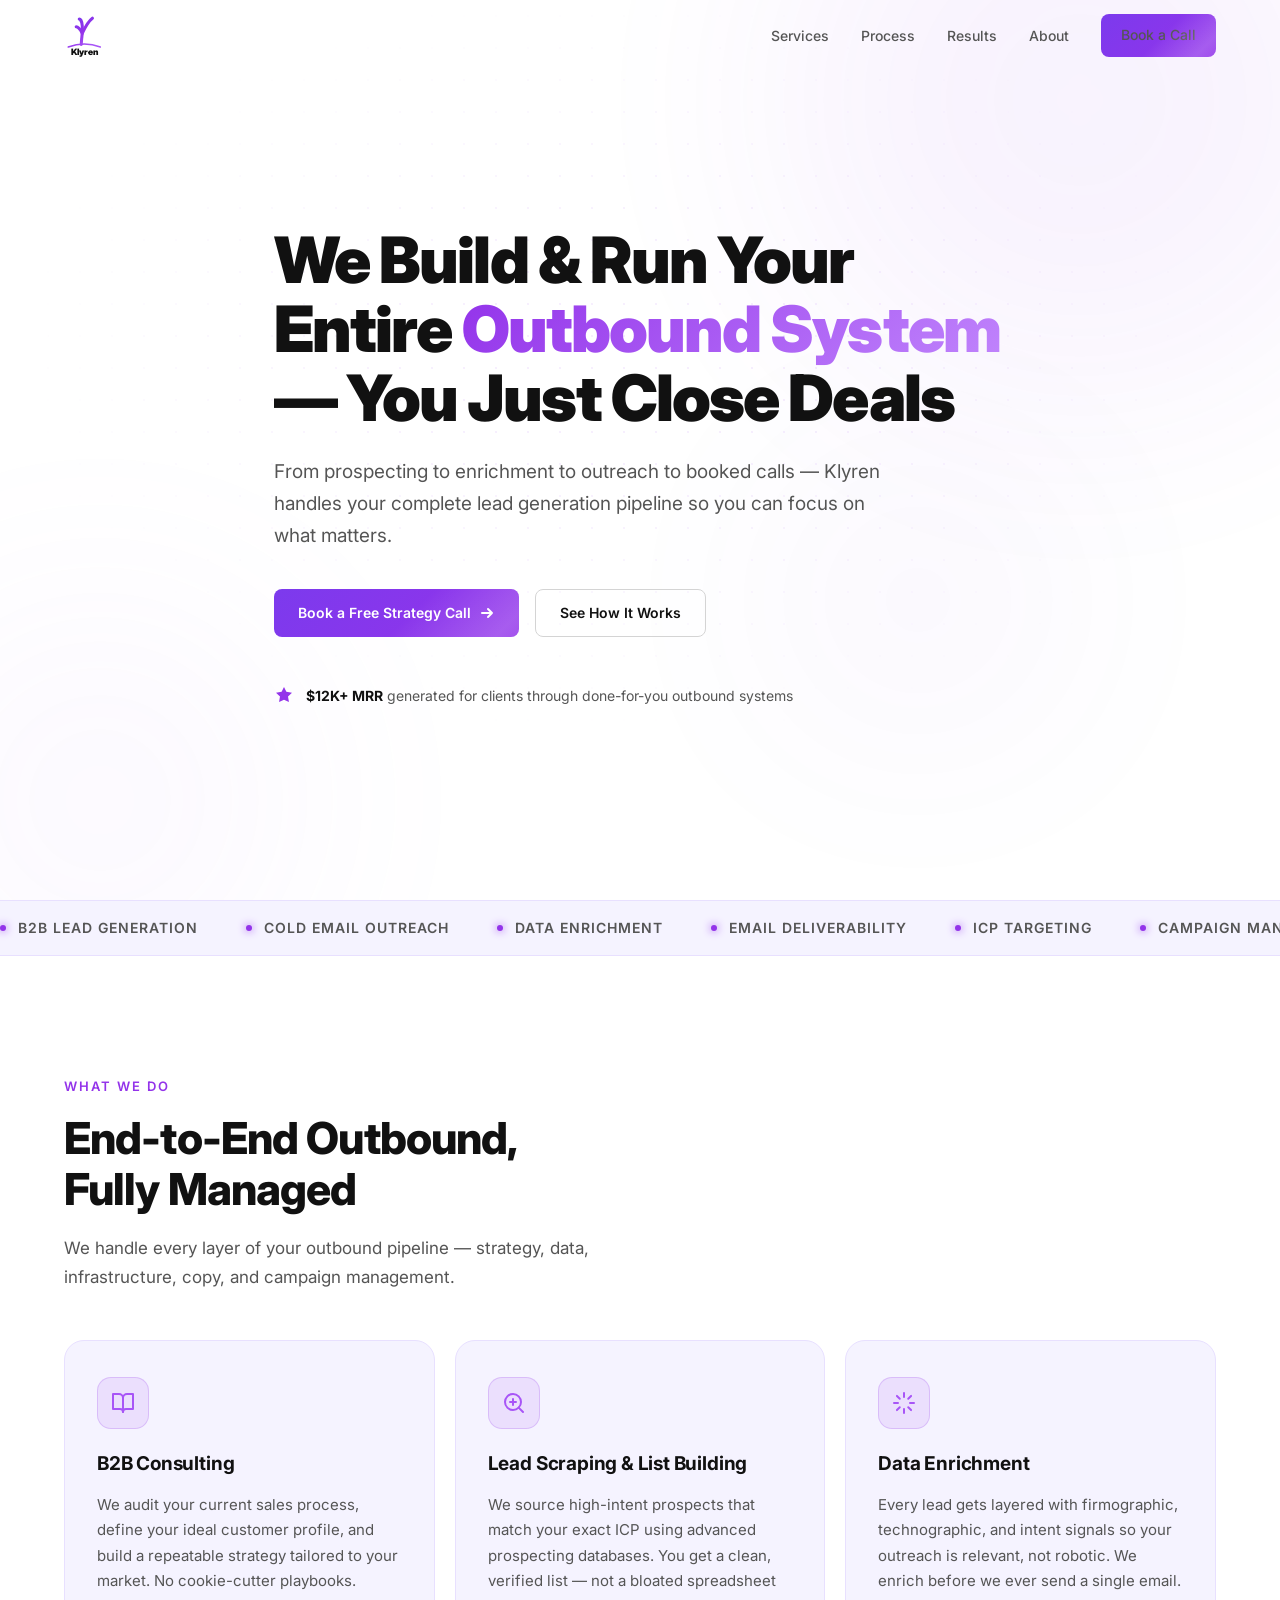
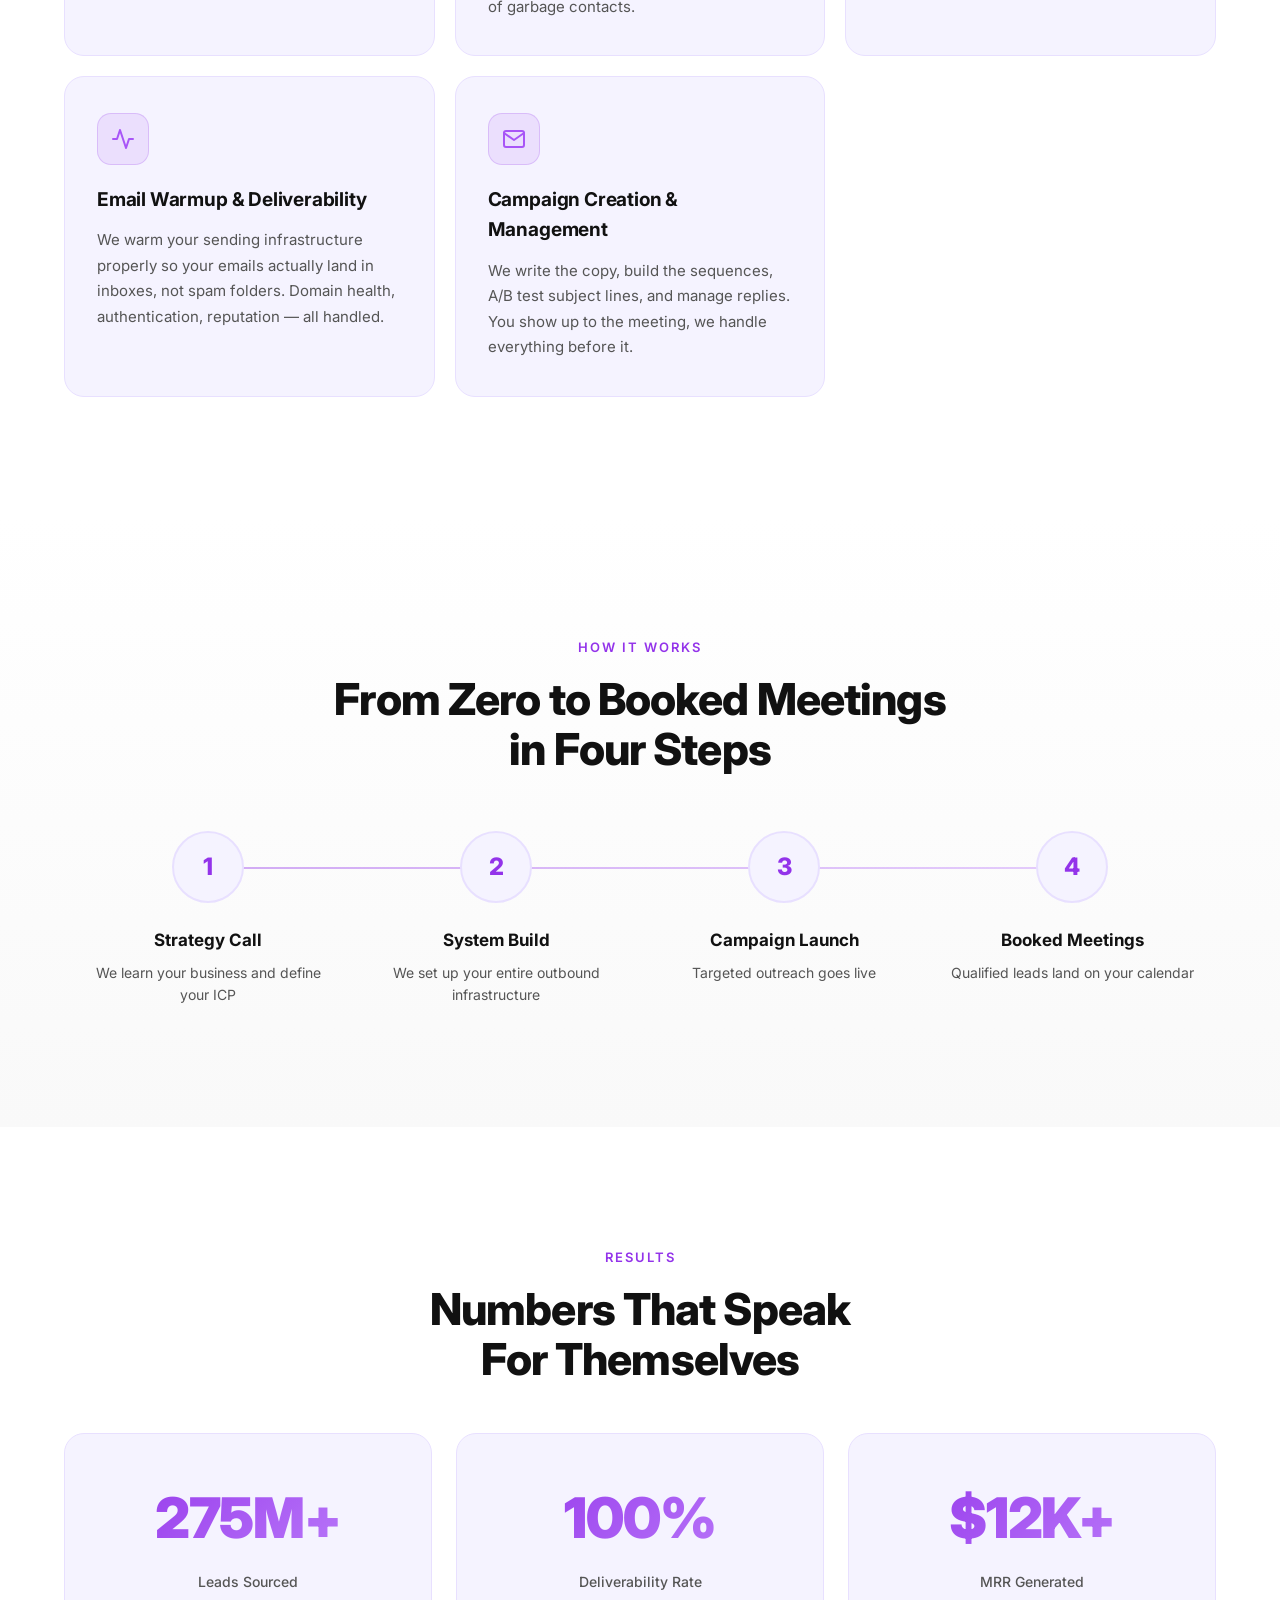
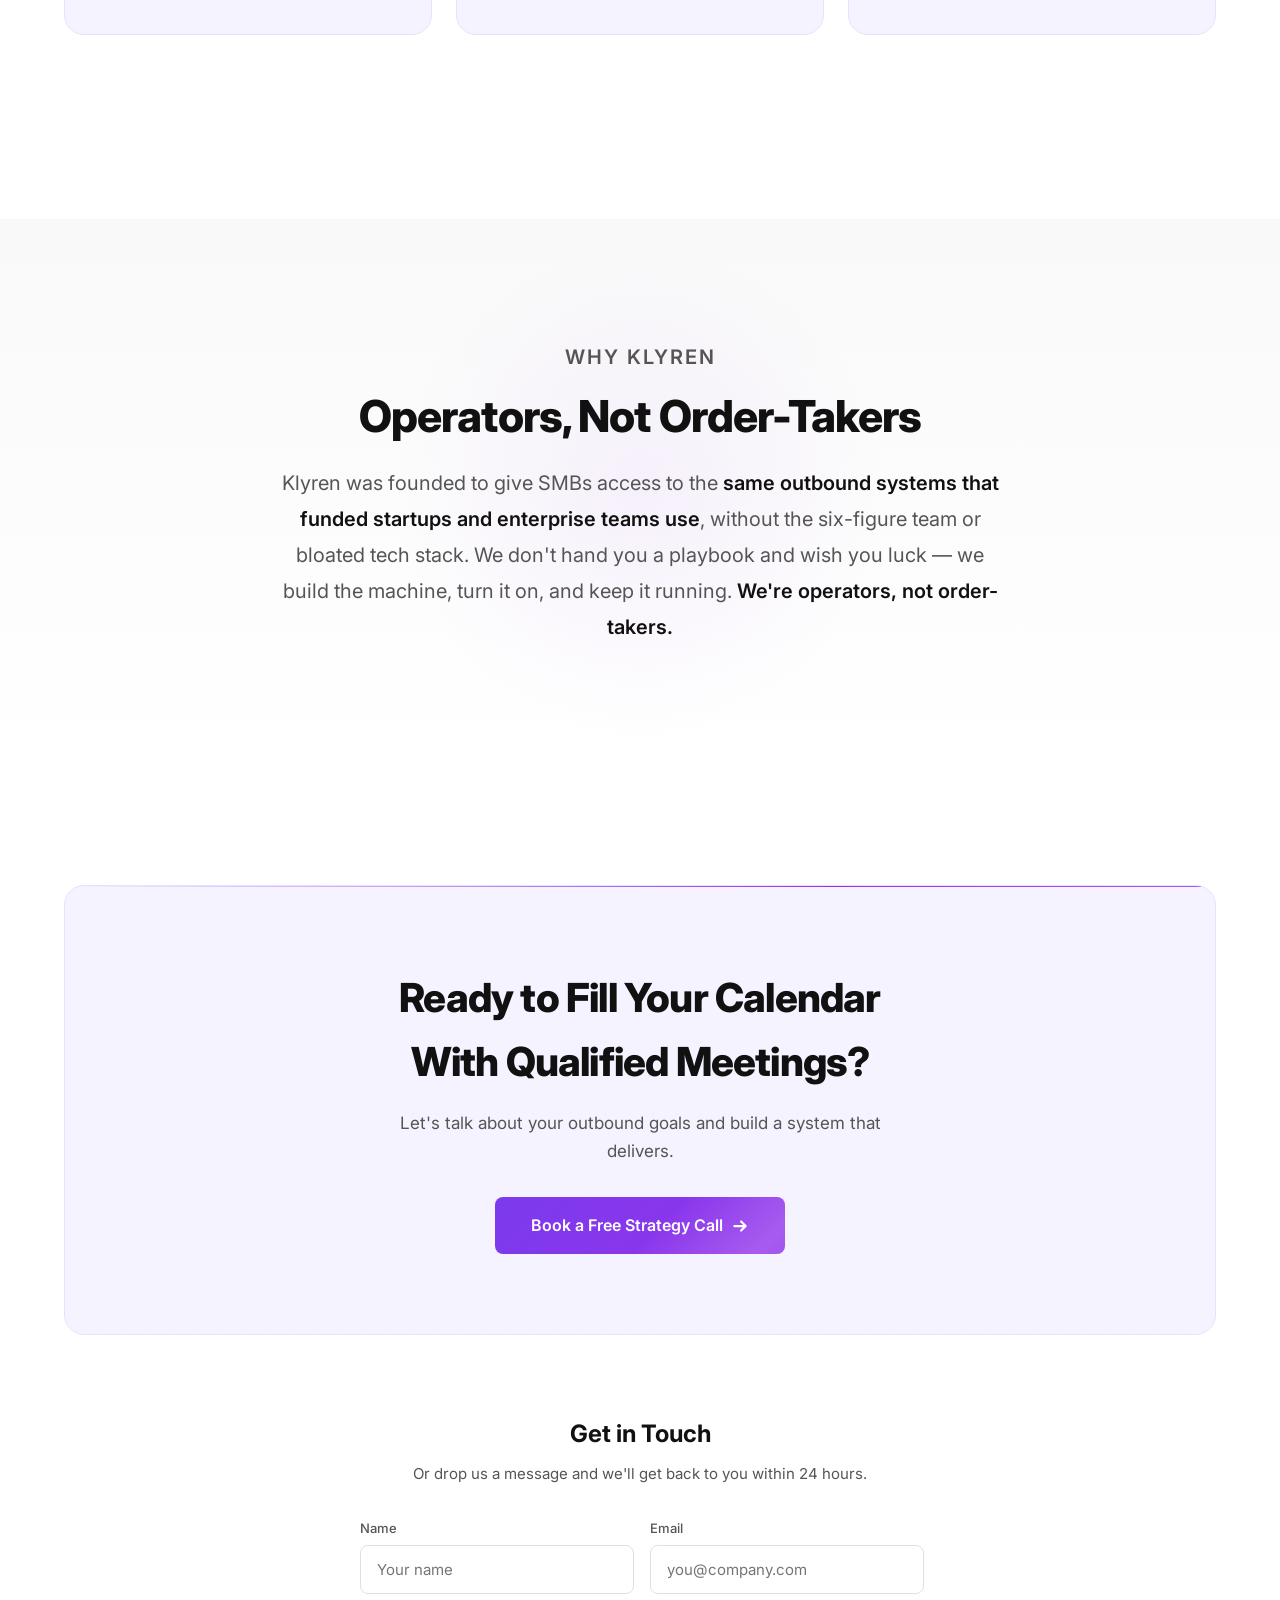
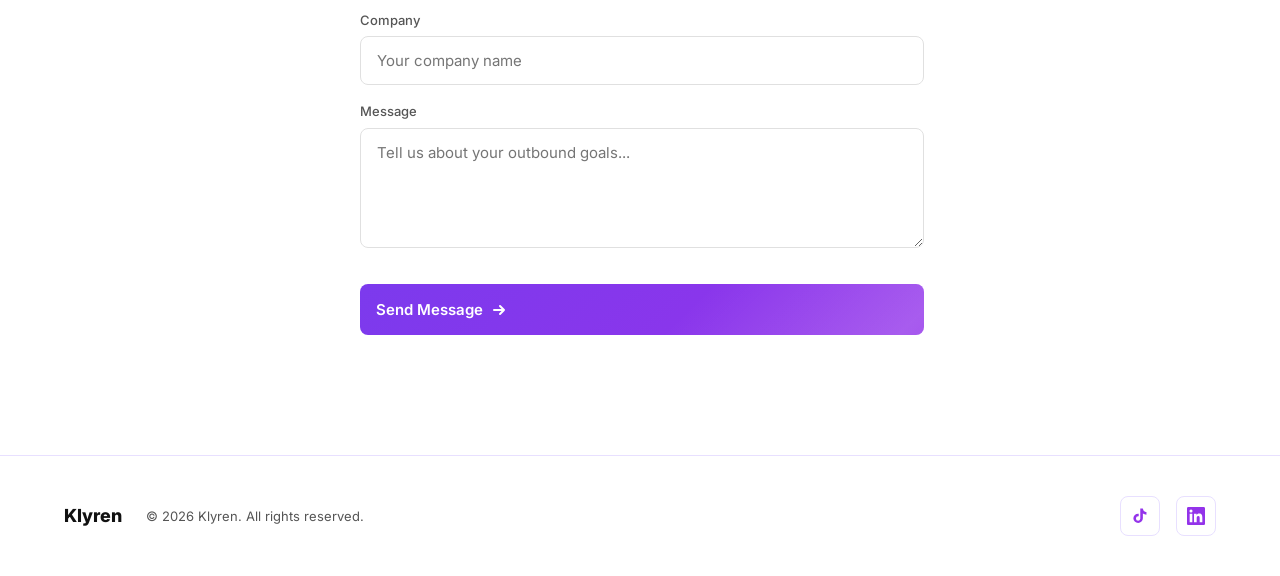
==== commit 8586757b: "Redesign Klyren website: dark-to-light theme, remove testimonials, update stats, add Calendly/Linked" ====
--- a/index.html
+++ b/index.html
@@ -11,17 +11,17 @@
 <style>
 *,*::before,*::after{margin:0;padding:0;box-sizing:border-box}
 :root{
-  --bg:#0a0a0a;
-  --bg-card:#111111;
-  --bg-card-hover:#161616;
-  --text:#f0f0f0;
-  --text-muted:#999;
+  --bg:#ffffff;
+  --bg-card:#f5f3ff;
+  --bg-card-hover:#efe8ff;
+  --text:#111111;
+  --text-muted:#555555;
   --accent:#9333EA;
-  --accent-glow:rgba(147,51,234,.25);
+  --accent-glow:rgba(147,51,234,.15);
   --accent2:#C084FC;
-  --accent2-glow:rgba(192,132,252,.2);
+  --accent2-glow:rgba(192,132,252,.12);
   --accent-light:#A855F7;
-  --border:rgba(255,255,255,.08);
+  --border:#e8e0ff;
   --border-hover:rgba(147,51,234,.4);
   --radius:12px;
   --radius-lg:20px;
@@ -29,7 +29,7 @@
   --max-w:1200px;
 }
 html{scroll-behavior:smooth;-webkit-text-size-adjust:100%}
-body{font-family:'Inter',system-ui,-apple-system,sans-serif;background:var(--bg);color:var(--text);line-height:1.6;overflow-x:hidden}
+body{font-family:'Inter',system-ui,-apple-system,sans-serif;background:#ffffff;color:#111111;line-height:1.6;overflow-x:hidden}
 a{color:inherit;text-decoration:none}
 img{max-width:100%;display:block}
 button,input,textarea{font-family:inherit;border:none;outline:none}
@@ -43,7 +43,7 @@
 }
 .section-title{
   font-size:clamp(28px,4vw,44px);font-weight:800;line-height:1.15;
-  margin-bottom:20px;letter-spacing:-.02em;
+  margin-bottom:20px;letter-spacing:-.02em;color:#111;
 }
 .section-subtitle{font-size:17px;color:var(--text-muted);max-width:600px;line-height:1.7}
 
@@ -58,7 +58,7 @@
 /* Cursor glow */
 .cursor-glow{
   position:fixed;width:400px;height:400px;border-radius:50%;
-  background:radial-gradient(circle,rgba(147,51,234,.12) 0%,transparent 70%);
+  background:radial-gradient(circle,rgba(147,51,234,.06) 0%,transparent 70%);
   pointer-events:none;z-index:9999;
   transform:translate(-50%,-50%);
   transition:opacity .3s;
@@ -70,7 +70,7 @@
 .particles{position:fixed;inset:0;pointer-events:none;z-index:0;overflow:hidden}
 .particle{
   position:absolute;border-radius:50%;
-  background:var(--accent);opacity:0;
+  background:var(--accent);opacity:0;mix-blend-mode:multiply;
   animation:particleFloat linear infinite;
 }
 @keyframes particleFloat{
@@ -88,12 +88,13 @@
   border-bottom:1px solid transparent;
 }
 .nav.scrolled{
-  background:rgba(10,10,10,.8);
+  background:rgba(255,255,255,.95);
   backdrop-filter:blur(20px);-webkit-backdrop-filter:blur(20px);
-  border-bottom-color:var(--border);
+  border-bottom-color:transparent;
+  box-shadow:0 1px 0 rgba(0,0,0,.08);
 }
 .nav .container{display:flex;align-items:center;justify-content:space-between;width:100%}
-.nav-logo{display:flex;align-items:center;gap:10px;font-size:22px;font-weight:800;letter-spacing:-.5px;color:var(--text)}
+.nav-logo{display:flex;align-items:center;gap:10px;font-size:22px;font-weight:800;letter-spacing:-.5px;color:#111}
 .nav-logo svg{height:36px;width:auto}
 .nav-links{display:flex;gap:32px;align-items:center;list-style:none}
 .nav-links a{font-size:14px;font-weight:500;color:var(--text-muted);transition:color .25s;position:relative}
@@ -103,7 +104,7 @@
   transition:width .3s cubic-bezier(.16,1,.3,1);border-radius:1px;
 }
 .nav-links a:not(.btn):hover::after{width:100%}
-.nav-links a:hover{color:var(--text)}
+.nav-links a:hover{color:#111}
 
 /* BUTTONS */
 .btn{
@@ -138,8 +139,8 @@
   box-shadow:0 10px 40px var(--accent-glow),0 0 80px rgba(147,51,234,.2);
 }
 .btn-secondary{
-  background:transparent;color:var(--text);
-  border:1px solid var(--border);
+  background:transparent;color:#111;
+  border:1px solid #d4d4d4;
 }
 .btn-secondary:hover{border-color:var(--accent);color:var(--accent);transform:translateY(-2px)}
 .nav-cta{padding:10px 20px;font-size:13px}
@@ -150,7 +151,7 @@
   background:none;padding:4px;z-index:1001;
 }
 .hamburger span{
-  display:block;width:24px;height:2px;background:var(--text);
+  display:block;width:24px;height:2px;background:#111;
   transition:all .3s;border-radius:2px;
 }
 .hamburger.active span:nth-child(1){transform:rotate(45deg) translate(5px,5px)}
@@ -163,7 +164,7 @@
   .nav-links{
     position:fixed;top:0;right:-100%;width:280px;height:100vh;
     flex-direction:column;justify-content:center;gap:24px;
-    background:rgba(10,10,10,.97);backdrop-filter:blur(24px);
+    background:rgba(255,255,255,.97);backdrop-filter:blur(24px);
     padding:40px;transition:right .4s cubic-bezier(.16,1,.3,1);
   }
   .nav-links.open{right:0}
@@ -184,7 +185,7 @@
 /* Animated dot grid */
 .hero-bg::before{
   content:'';position:absolute;inset:0;
-  background-image:radial-gradient(rgba(255,255,255,.07) 1px,transparent 1px);
+  background-image:radial-gradient(rgba(147,51,234,.08) 1px,transparent 1px);
   background-size:32px 32px;
   mask-image:radial-gradient(ellipse 70% 60% at 50% 40%,black 20%,transparent 70%);
   -webkit-mask-image:radial-gradient(ellipse 70% 60% at 50% 40%,black 20%,transparent 70%);
@@ -200,15 +201,15 @@
   pointer-events:none;
 }
 .hero-orb-1{
-  width:600px;height:600px;background:var(--accent);top:-200px;right:-100px;opacity:.18;
+  width:600px;height:600px;background:var(--accent);top:-200px;right:-100px;opacity:.06;
   animation:orbFloat1 8s ease-in-out infinite;
 }
 .hero-orb-2{
-  width:400px;height:400px;background:var(--accent2);bottom:-100px;left:-100px;opacity:.14;
+  width:400px;height:400px;background:var(--accent2);bottom:-100px;left:-100px;opacity:.05;
   animation:orbFloat2 10s ease-in-out infinite;
 }
 .hero-orb-3{
-  width:300px;height:300px;background:#6D28D9;top:50%;left:60%;opacity:.08;
+  width:300px;height:300px;background:#6D28D9;top:50%;left:60%;opacity:.04;
   animation:orbFloat3 12s ease-in-out infinite;
 }
 @keyframes orbFloat1{
@@ -229,7 +230,7 @@
 .hero-content{position:relative;z-index:1;max-width:780px}
 .hero h1{
   font-size:clamp(32px,5.5vw,64px);font-weight:900;line-height:1.08;
-  letter-spacing:-.03em;margin-bottom:24px;
+  letter-spacing:-.03em;margin-bottom:24px;color:#111;
 }
 .hero h1 .accent{
   background:linear-gradient(135deg,var(--accent),var(--accent2),#E879F9,var(--accent));
@@ -257,12 +258,12 @@
   0%,100%{transform:scale(1);filter:drop-shadow(0 0 0 transparent)}
   50%{transform:scale(1.2);filter:drop-shadow(0 0 8px rgba(147,51,234,.6))}
 }
-.hero-proof strong{color:var(--text);font-weight:700}
+.hero-proof strong{color:#111;font-weight:700}
 
 /* Marquee banner */
 .marquee-wrap{
-  overflow:hidden;border-top:1px solid var(--border);border-bottom:1px solid var(--border);
-  padding:16px 0;background:rgba(147,51,234,.03);
+  overflow:hidden;border-top:1px solid #e8e0ff;border-bottom:1px solid #e8e0ff;
+  padding:16px 0;background:#f5f3ff;
 }
 .marquee{
   display:flex;gap:48px;animation:marqueeScroll 20s linear infinite;
@@ -283,7 +284,7 @@
 }
 
 /* ─── SERVICES ─── */
-#services{background:var(--bg);position:relative}
+#services{background:#ffffff;position:relative}
 .services-grid{
   display:grid;grid-template-columns:repeat(auto-fit,minmax(340px,1fr));
   gap:20px;margin-top:48px;
@@ -316,7 +317,7 @@
   border-color:var(--border-hover);
   background:var(--bg-card-hover);
   transform:translateY(-6px);
-  box-shadow:0 25px 60px rgba(0,0,0,.4),0 0 50px var(--accent-glow);
+  box-shadow:0 25px 60px rgba(0,0,0,.06),0 0 50px var(--accent-glow);
 }
 .service-card:hover::before{opacity:1}
 .service-card:hover .card-spotlight{opacity:1}
@@ -333,11 +334,11 @@
   box-shadow:0 0 24px rgba(147,51,234,.3);
   transform:scale(1.1) rotate(-5deg);
 }
-.service-card h3{font-size:19px;font-weight:700;margin-bottom:12px;letter-spacing:-.01em}
+.service-card h3{font-size:19px;font-weight:700;margin-bottom:12px;letter-spacing:-.01em;color:#111}
 .service-card p{font-size:15px;color:var(--text-muted);line-height:1.7}
 
 /* ─── HOW IT WORKS ─── */
-#process{background:linear-gradient(180deg,var(--bg) 0%,#0e0e0e 100%)}
+#process{background:linear-gradient(180deg,#ffffff 0%,#f9f9f9 100%)}
 .process-track{
   display:grid;grid-template-columns:repeat(4,1fr);gap:0;
   margin-top:56px;position:relative;
@@ -354,7 +355,7 @@
 .process-step{text-align:center;padding:0 16px;position:relative}
 .step-num{
   width:72px;height:72px;border-radius:50%;
-  background:var(--bg-card);border:2px solid var(--border);
+  background:#f5f3ff;border:2px solid #e8e0ff;
   display:flex;align-items:center;justify-content:center;
   font-size:24px;font-weight:800;color:var(--accent);
   margin:0 auto 24px;position:relative;z-index:1;
@@ -379,7 +380,7 @@
   0%{transform:scale(1);opacity:.3}
   100%{transform:scale(1.5);opacity:0}
 }
-.process-step h3{font-size:17px;font-weight:700;margin-bottom:8px}
+.process-step h3{font-size:17px;font-weight:700;margin-bottom:8px;color:#111}
 .process-step p{font-size:14px;color:var(--text-muted);line-height:1.6}
 
 @media(max-width:768px){
@@ -394,7 +395,7 @@
 }
 
 /* ─── RESULTS ─── */
-#results{background:var(--bg)}
+#results{background:#ffffff}
 .metrics-banner{
   display:grid;grid-template-columns:repeat(3,1fr);gap:24px;
   margin-top:48px;margin-bottom:64px;
@@ -410,7 +411,7 @@
   background:radial-gradient(circle at 50% 0%,rgba(147,51,234,.1) 0%,transparent 70%);
   opacity:0;transition:opacity .4s;
 }
-.metric:hover{border-color:var(--border-hover);box-shadow:0 0 50px var(--accent-glow);transform:translateY(-4px)}
+.metric:hover{border-color:var(--border-hover);box-shadow:0 10px 40px rgba(147,51,234,.1);transform:translateY(-4px)}
 .metric:hover::before{opacity:1}
 .metric-value{
   font-size:clamp(36px,5vw,56px);font-weight:900;
@@ -453,7 +454,7 @@
 
 /* ─── ABOUT ─── */
 #about{
-  background:linear-gradient(180deg,#0e0e0e 0%,var(--bg) 100%);
+  background:linear-gradient(180deg,#f9f9f9 0%,#ffffff 100%);
   position:relative;overflow:hidden;
 }
 #about::before{
@@ -472,14 +473,14 @@
 .about-content p{
   font-size:clamp(17px,2vw,20px);line-height:1.8;color:var(--text-muted);
 }
-.about-content strong{color:var(--text);font-weight:600}
+.about-content strong{color:#111;font-weight:600}
 
 /* ─── CTA / CONTACT ─── */
-#contact{background:var(--bg)}
+#contact{background:#ffffff}
 .cta-block{
   text-align:center;margin-bottom:80px;padding:80px 40px;
-  background:linear-gradient(135deg,rgba(147,51,234,.06),rgba(192,132,252,.04));
-  border:1px solid var(--border);border-radius:var(--radius-lg);
+  background:#f5f3ff;
+  border:1px solid #e8e0ff;border-radius:var(--radius-lg);
   position:relative;overflow:hidden;
 }
 /* Animated top border */
@@ -492,27 +493,27 @@
 /* Floating particles in CTA */
 .cta-block::after{
   content:'';position:absolute;inset:0;
-  background-image:radial-gradient(rgba(147,51,234,.15) 1px,transparent 1px);
+  background-image:radial-gradient(rgba(147,51,234,.1) 1px,transparent 1px);
   background-size:24px 24px;
   animation:gridPulse 4s ease-in-out infinite;
   opacity:.3;
 }
-.cta-block h2{font-size:clamp(26px,4vw,40px);font-weight:800;margin-bottom:16px;letter-spacing:-.02em;position:relative;z-index:1}
+.cta-block h2{font-size:clamp(26px,4vw,40px);font-weight:800;margin-bottom:16px;letter-spacing:-.02em;position:relative;z-index:1;color:#111}
 .cta-block p{font-size:17px;color:var(--text-muted);margin-bottom:32px;max-width:500px;margin-inline:auto;position:relative;z-index:1}
 .cta-block .btn{position:relative;z-index:1}
 
 .contact-form{
   max-width:560px;margin:0 auto;
 }
-.contact-form h3{font-size:24px;font-weight:700;margin-bottom:8px;text-align:center}
+.contact-form h3{font-size:24px;font-weight:700;margin-bottom:8px;text-align:center;color:#111}
 .contact-form .form-sub{font-size:15px;color:var(--text-muted);text-align:center;margin-bottom:32px}
 .form-grid{display:grid;grid-template-columns:1fr 1fr;gap:16px}
 .form-group{display:flex;flex-direction:column;gap:6px}
 .form-group.full{grid-column:1/-1}
 .form-group label{font-size:13px;font-weight:500;color:var(--text-muted)}
 .form-group input,.form-group textarea{
-  background:var(--bg-card);border:1px solid var(--border);
-  border-radius:8px;padding:14px 16px;color:var(--text);
+  background:#ffffff;border:1px solid #e0e0e0;
+  border-radius:8px;padding:14px 16px;color:#111;
   font-size:15px;transition:all .3s;
 }
 .form-group input:focus,.form-group textarea:focus{
@@ -530,25 +531,24 @@
 
 /* ─── FOOTER ─── */
 .footer{
-  border-top:1px solid var(--border);padding:40px 0;position:relative;
+  border-top:1px solid #e8e0ff;padding:40px 0;position:relative;background:#ffffff;
 }
 .footer .container{
   display:flex;align-items:center;justify-content:space-between;
   flex-wrap:wrap;gap:16px;
 }
 .footer-left{display:flex;align-items:center;gap:24px}
-.footer-logo{font-size:18px;font-weight:800}
+.footer-logo{font-size:18px;font-weight:800;color:#111}
 .footer-copy{font-size:13px;color:var(--text-muted)}
 .footer-socials{display:flex;gap:16px}
 .footer-socials a{
   width:40px;height:40px;border-radius:8px;
-  border:1px solid var(--border);
+  border:1px solid #e8e0ff;
   display:flex;align-items:center;justify-content:center;
-  color:var(--text-muted);transition:all .3s;
+  color:var(--accent);transition:all .3s;
 }
 .footer-socials a:hover{
-  border-color:var(--accent);color:var(--accent);
-  box-shadow:0 0 20px var(--accent-glow);
+  border-color:var(--accent);color:var(--accent);opacity:.7;
   transform:translateY(-2px);
 }
 @media(max-width:600px){
@@ -558,6 +558,7 @@
 
 /* SELECTION */
 ::selection{background:var(--accent);color:#fff}
+.nav-logo img{height:40px;width:auto}
 
 /* SERVICES GRID RESPONSIVE */
 @media(max-width:420px){
@@ -584,26 +585,29 @@
 <nav class="nav" id="nav">
   <div class="container">
     <a href="#" class="nav-logo">
-      <svg viewBox="0 0 200 220" fill="none" xmlns="http://www.w3.org/2000/svg">
+      <svg viewBox="0 0 240 260" fill="none" xmlns="http://www.w3.org/2000/svg" style="height:44px;width:auto">
         <defs>
-          <linearGradient id="logoGrad" x1="60" y1="0" x2="140" y2="160" gradientUnits="userSpaceOnUse">
+          <linearGradient id="logoGrad" x1="70" y1="10" x2="170" y2="180" gradientUnits="userSpaceOnUse">
             <stop offset="0%" stop-color="#7C3AED"/>
             <stop offset="50%" stop-color="#9333EA"/>
             <stop offset="100%" stop-color="#A855F7"/>
           </linearGradient>
         </defs>
-        <path d="M80 20 C80 20 95 20 100 50 C105 80 100 100 100 120 L100 160" stroke="url(#logoGrad)" stroke-width="16" stroke-linecap="round" fill="none"/>
-        <path d="M68 60 C68 60 85 60 100 95 C115 60 132 30 148 20" stroke="url(#logoGrad)" stroke-width="16" stroke-linecap="round" fill="none"/>
-        <path d="M30 170 Q100 140 170 170" stroke="url(#logoGrad)" stroke-width="8" stroke-linecap="round" fill="none"/>
+        <!-- K letter mark -->
+        <path d="M90 30 C90 30 105 30 108 70 C111 110 106 130 104 150 L102 180" stroke="url(#logoGrad)" stroke-width="18" stroke-linecap="round" fill="none"/>
+        <path d="M72 75 C72 75 90 75 108 115 C126 75 148 40 168 25" stroke="url(#logoGrad)" stroke-width="18" stroke-linecap="round" fill="none"/>
+        <!-- Arc -->
+        <path d="M25 195 Q120 160 215 195" stroke="url(#logoGrad)" stroke-width="9" stroke-linecap="round" fill="none"/>
+        <!-- Text -->
+        <text x="120" y="245" text-anchor="middle" font-family="Inter,system-ui,sans-serif" font-size="52" font-weight="900" fill="#111">Klyren</text>
       </svg>
-      Klyren
     </a>
     <ul class="nav-links" id="navLinks">
       <li><a href="#services">Services</a></li>
       <li><a href="#process">Process</a></li>
       <li><a href="#results">Results</a></li>
       <li><a href="#about">About</a></li>
-      <li><a href="#contact" class="btn btn-primary nav-cta">Book a Call</a></li>
+      <li><a href="https://calendly.com/klyren/30min" target="_blank" rel="noopener noreferrer" class="btn btn-primary nav-cta">Book a Call</a></li>
     </ul>
     <button class="hamburger" id="hamburger" aria-label="Menu">
       <span></span><span></span><span></span>
@@ -622,7 +626,7 @@
     <h1 class="reveal">We Build &amp; Run Your Entire <span class="accent">Outbound System</span> — You Just Close Deals</h1>
     <p class="hero-sub reveal reveal-delay-1">From prospecting to enrichment to outreach to booked calls — Klyren handles your complete lead generation pipeline so you can focus on what matters.</p>
     <div class="hero-ctas reveal reveal-delay-2">
-      <a href="#contact" class="btn btn-primary">Book a Free Strategy Call
+      <a href="https://calendly.com/klyren/30min" target="_blank" rel="noopener noreferrer" class="btn btn-primary">Book a Free Strategy Call
         <svg width="16" height="16" viewBox="0 0 16 16" fill="none"><path d="M3 8h10m0 0L9 4m4 4L9 12" stroke="currentColor" stroke-width="2" stroke-linecap="round" stroke-linejoin="round"/></svg>
       </a>
       <a href="#services" class="btn btn-secondary">See How It Works</a>
@@ -755,74 +759,19 @@
 
     <div class="metrics-banner">
       <div class="metric reveal">
-        <div class="metric-value" data-count="500" data-suffix="+">0</div>
+        <div class="metric-value">275M+</div>
         <div class="metric-label">Leads Sourced</div>
       </div>
       <div class="metric reveal reveal-delay-1">
-        <div class="metric-value" data-count="95" data-suffix="%+">0</div>
+        <div class="metric-value">100%</div>
         <div class="metric-label">Deliverability Rate</div>
       </div>
       <div class="metric reveal reveal-delay-2">
-        <div class="metric-value" data-count="12" data-prefix="$" data-suffix="K+">0</div>
+        <div class="metric-value">$12K+</div>
         <div class="metric-label">MRR Generated</div>
       </div>
     </div>
 
-    <div class="testimonials-grid">
-      <div class="testimonial-card reveal">
-        <div class="testimonial-stars">
-          <svg width="16" height="16" viewBox="0 0 20 20" fill="currentColor"><path d="M10 1l2.39 4.84L18 6.71l-4 3.9.94 5.5L10 13.63 5.06 16.1 6 10.6 2 6.71l5.61-.87L10 1z"/></svg>
-          <svg width="16" height="16" viewBox="0 0 20 20" fill="currentColor"><path d="M10 1l2.39 4.84L18 6.71l-4 3.9.94 5.5L10 13.63 5.06 16.1 6 10.6 2 6.71l5.61-.87L10 1z"/></svg>
-          <svg width="16" height="16" viewBox="0 0 20 20" fill="currentColor"><path d="M10 1l2.39 4.84L18 6.71l-4 3.9.94 5.5L10 13.63 5.06 16.1 6 10.6 2 6.71l5.61-.87L10 1z"/></svg>
-          <svg width="16" height="16" viewBox="0 0 20 20" fill="currentColor"><path d="M10 1l2.39 4.84L18 6.71l-4 3.9.94 5.5L10 13.63 5.06 16.1 6 10.6 2 6.71l5.61-.87L10 1z"/></svg>
-          <svg width="16" height="16" viewBox="0 0 20 20" fill="currentColor"><path d="M10 1l2.39 4.84L18 6.71l-4 3.9.94 5.5L10 13.63 5.06 16.1 6 10.6 2 6.71l5.61-.87L10 1z"/></svg>
-        </div>
-        <blockquote>"We went from zero outbound to 15 booked meetings in our first month. Klyren handled everything — we just showed up to calls and closed. Absolute game changer for our pipeline."</blockquote>
-        <div class="testimonial-author">
-          <div class="testimonial-avatar">M</div>
-          <div>
-            <div class="testimonial-name">Marcus T.</div>
-            <div class="testimonial-role">CEO, ScalePoint Solutions</div>
-          </div>
-        </div>
-      </div>
-
-      <div class="testimonial-card reveal reveal-delay-1">
-        <div class="testimonial-stars">
-          <svg width="16" height="16" viewBox="0 0 20 20" fill="currentColor"><path d="M10 1l2.39 4.84L18 6.71l-4 3.9.94 5.5L10 13.63 5.06 16.1 6 10.6 2 6.71l5.61-.87L10 1z"/></svg>
-          <svg width="16" height="16" viewBox="0 0 20 20" fill="currentColor"><path d="M10 1l2.39 4.84L18 6.71l-4 3.9.94 5.5L10 13.63 5.06 16.1 6 10.6 2 6.71l5.61-.87L10 1z"/></svg>
-          <svg width="16" height="16" viewBox="0 0 20 20" fill="currentColor"><path d="M10 1l2.39 4.84L18 6.71l-4 3.9.94 5.5L10 13.63 5.06 16.1 6 10.6 2 6.71l5.61-.87L10 1z"/></svg>
-          <svg width="16" height="16" viewBox="0 0 20 20" fill="currentColor"><path d="M10 1l2.39 4.84L18 6.71l-4 3.9.94 5.5L10 13.63 5.06 16.1 6 10.6 2 6.71l5.61-.87L10 1z"/></svg>
-          <svg width="16" height="16" viewBox="0 0 20 20" fill="currentColor"><path d="M10 1l2.39 4.84L18 6.71l-4 3.9.94 5.5L10 13.63 5.06 16.1 6 10.6 2 6.71l5.61-.87L10 1z"/></svg>
-        </div>
-        <blockquote>"The deliverability alone was worth it. Our previous emails were landing in spam — Klyren fixed our entire infrastructure and now we're consistently above 95% inbox placement."</blockquote>
-        <div class="testimonial-author">
-          <div class="testimonial-avatar">S</div>
-          <div>
-            <div class="testimonial-name">Sarah L.</div>
-            <div class="testimonial-role">Founder, BrightPath Consulting</div>
-          </div>
-        </div>
-      </div>
-
-      <div class="testimonial-card reveal reveal-delay-2">
-        <div class="testimonial-stars">
-          <svg width="16" height="16" viewBox="0 0 20 20" fill="currentColor"><path d="M10 1l2.39 4.84L18 6.71l-4 3.9.94 5.5L10 13.63 5.06 16.1 6 10.6 2 6.71l5.61-.87L10 1z"/></svg>
-          <svg width="16" height="16" viewBox="0 0 20 20" fill="currentColor"><path d="M10 1l2.39 4.84L18 6.71l-4 3.9.94 5.5L10 13.63 5.06 16.1 6 10.6 2 6.71l5.61-.87L10 1z"/></svg>
-          <svg width="16" height="16" viewBox="0 0 20 20" fill="currentColor"><path d="M10 1l2.39 4.84L18 6.71l-4 3.9.94 5.5L10 13.63 5.06 16.1 6 10.6 2 6.71l5.61-.87L10 1z"/></svg>
-          <svg width="16" height="16" viewBox="0 0 20 20" fill="currentColor"><path d="M10 1l2.39 4.84L18 6.71l-4 3.9.94 5.5L10 13.63 5.06 16.1 6 10.6 2 6.71l5.61-.87L10 1z"/></svg>
-          <svg width="16" height="16" viewBox="0 0 20 20" fill="currentColor"><path d="M10 1l2.39 4.84L18 6.71l-4 3.9.94 5.5L10 13.63 5.06 16.1 6 10.6 2 6.71l5.61-.87L10 1z"/></svg>
-        </div>
-        <blockquote>"We tried hiring an SDR and using three different tools before finding Klyren. They replaced all of it and delivered better results at a fraction of the cost. Highly recommend."</blockquote>
-        <div class="testimonial-author">
-          <div class="testimonial-avatar">J</div>
-          <div>
-            <div class="testimonial-name">James R.</div>
-            <div class="testimonial-role">VP Sales, Nexus Growth</div>
-          </div>
-        </div>
-      </div>
-    </div>
   </div>
 </section>
 
@@ -845,7 +794,7 @@
     <div class="cta-block reveal">
       <h2>Ready to Fill Your Calendar<br>With Qualified Meetings?</h2>
       <p>Let's talk about your outbound goals and build a system that delivers.</p>
-      <a href="#" class="btn btn-primary" style="font-size:16px;padding:16px 36px">
+      <a href="https://calendly.com/klyren/30min" target="_blank" rel="noopener noreferrer" class="btn btn-primary" style="font-size:16px;padding:16px 36px">
         Book a Free Strategy Call
         <svg width="18" height="18" viewBox="0 0 16 16" fill="none"><path d="M3 8h10m0 0L9 4m4 4L9 12" stroke="currentColor" stroke-width="2" stroke-linecap="round" stroke-linejoin="round"/></svg>
       </a>
@@ -892,7 +841,7 @@
       <a href="#" aria-label="TikTok">
         <svg width="18" height="18" viewBox="0 0 24 24" fill="currentColor"><path d="M19.59 6.69a4.83 4.83 0 0 1-3.77-4.25V2h-3.45v13.67a2.89 2.89 0 0 1-2.88 2.5 2.89 2.89 0 0 1-2.89-2.89 2.89 2.89 0 0 1 2.89-2.89c.28 0 .54.04.79.1v-3.5a6.37 6.37 0 0 0-.79-.05A6.34 6.34 0 0 0 3.15 15a6.34 6.34 0 0 0 6.34 6.34 6.34 6.34 0 0 0 6.34-6.34V8.7a8.18 8.18 0 0 0 4.76 1.52v-3.4a4.85 4.85 0 0 1-1-.13z"/></svg>
       </a>
-      <a href="#" aria-label="LinkedIn">
+      <a href="https://www.linkedin.com/company/klyren/" target="_blank" rel="noopener noreferrer" aria-label="Klyren on LinkedIn">
         <svg width="18" height="18" viewBox="0 0 24 24" fill="currentColor"><path d="M20.447 20.452h-3.554v-5.569c0-1.328-.027-3.037-1.852-3.037-1.853 0-2.136 1.445-2.136 2.939v5.667H9.351V9h3.414v1.561h.046c.477-.9 1.637-1.85 3.37-1.85 3.601 0 4.267 2.37 4.267 5.455v6.286zM5.337 7.433a2.062 2.062 0 0 1-2.063-2.065 2.064 2.064 0 1 1 2.063 2.065zm1.782 13.019H3.555V9h3.564v11.452zM22.225 0H1.771C.792 0 0 .774 0 1.729v20.542C0 23.227.792 24 1.771 24h20.451C23.2 24 24 23.227 24 22.271V1.729C24 .774 23.2 0 22.222 0h.003z"/></svg>
       </a>
     </div>
@@ -1018,7 +967,7 @@
       navItems.forEach(a => {
         a.style.color = '';
         if (a.getAttribute('href') === '#' + entry.target.id) {
-          a.style.color = 'var(--text)';
+          a.style.color = '#111';
         }
       });
     }
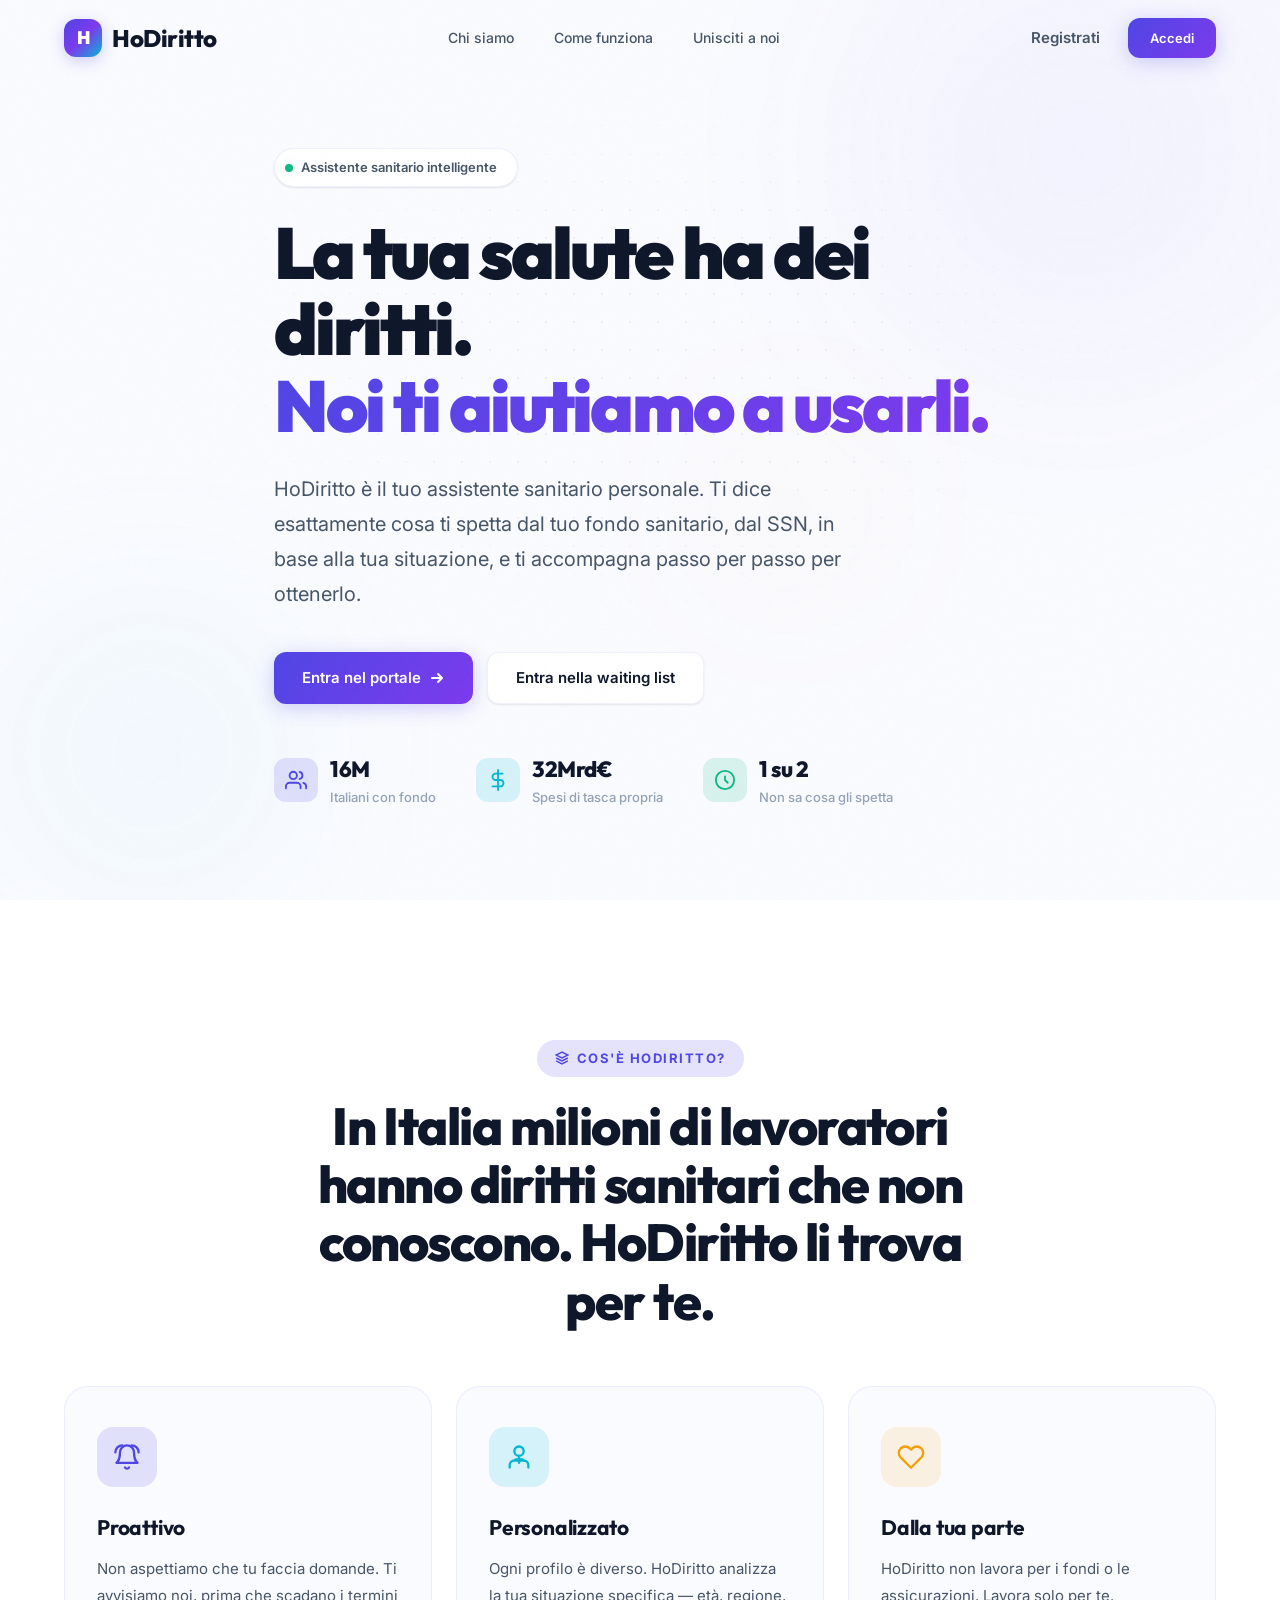
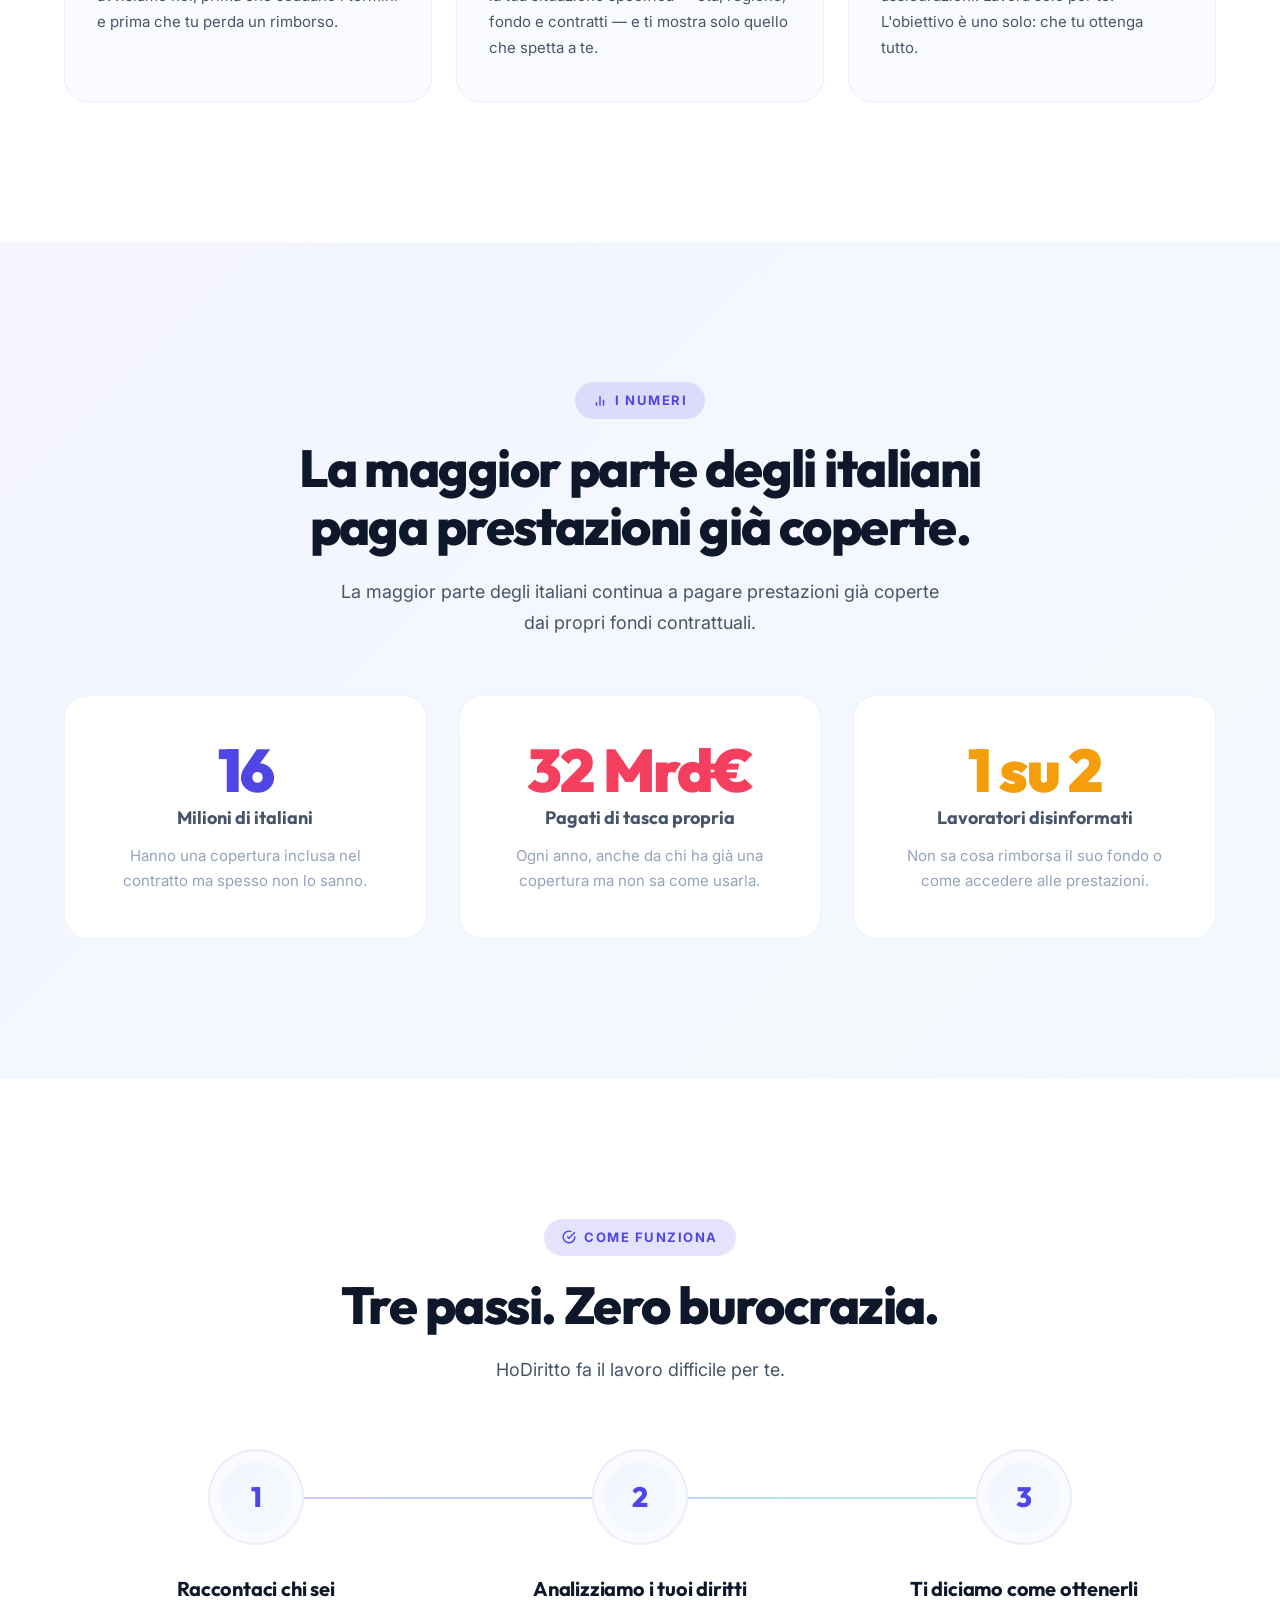
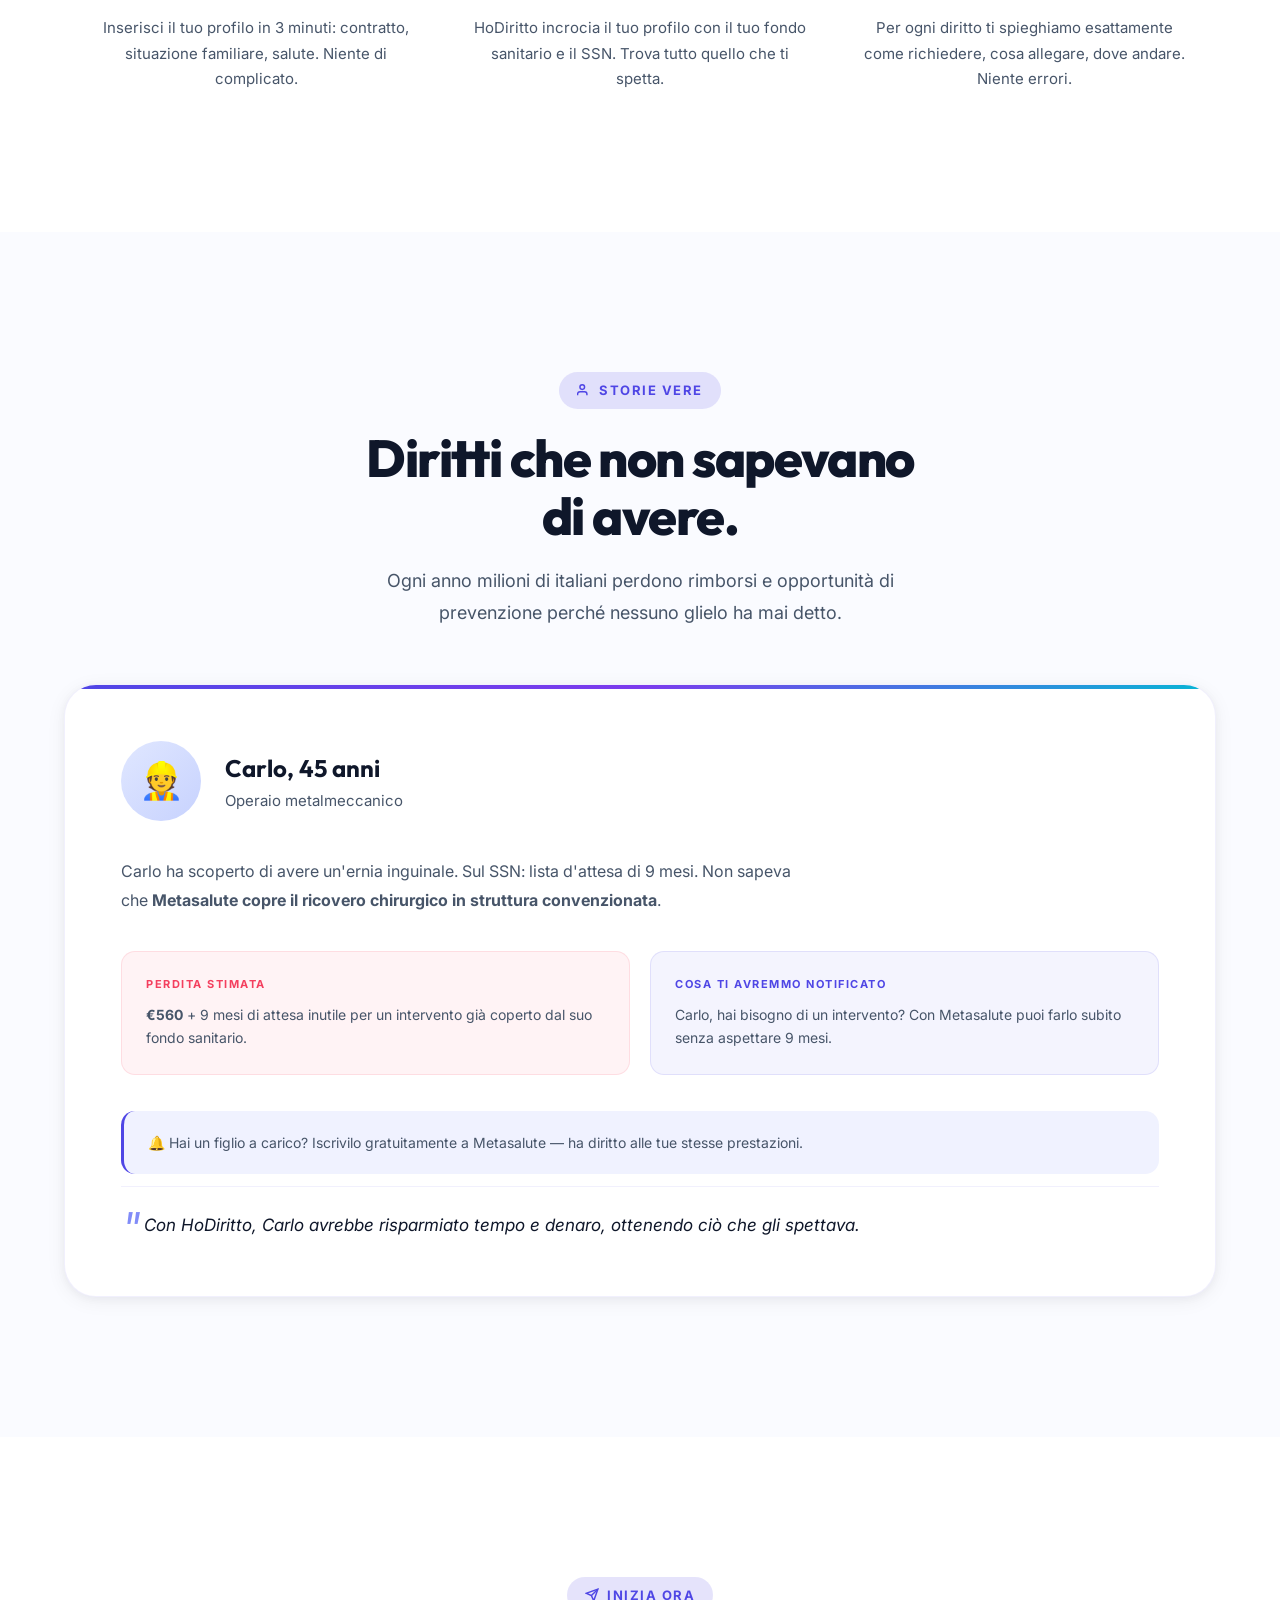
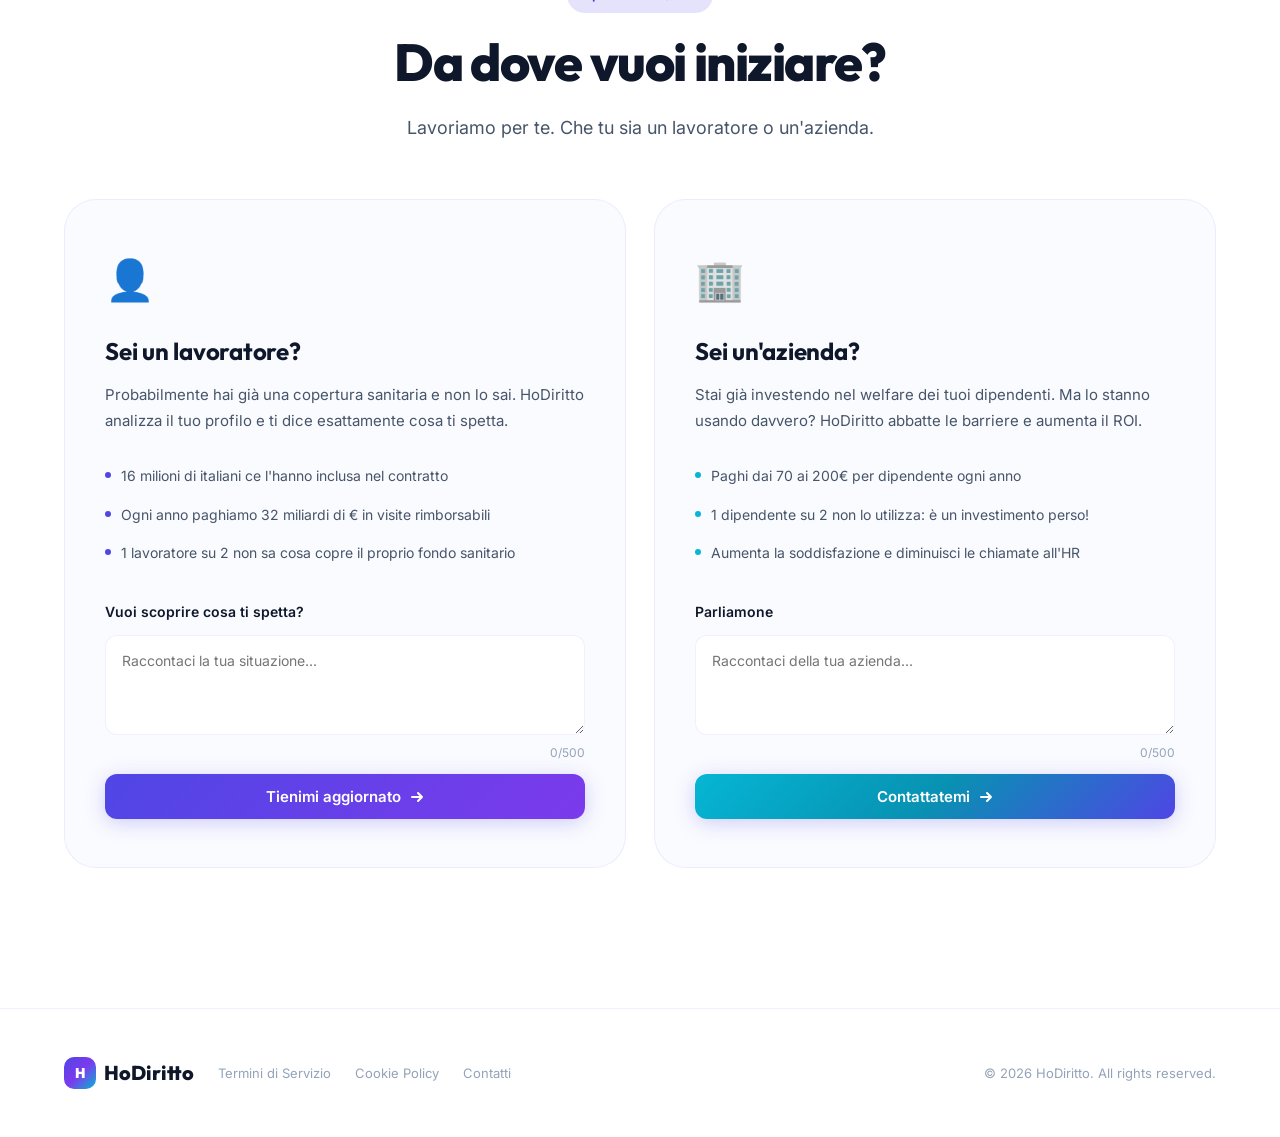
==== commit b05fa0ce: "Build new HoDiritto website with premium aesthetic design Complete rewrite from Klyren template to H" ====
--- a/index.html
+++ b/index.html
@@ -1,149 +1,160 @@
 <!DOCTYPE html>
-<html lang="en">
+<html lang="it">
 <head>
 <meta charset="UTF-8">
 <meta name="viewport" content="width=device-width, initial-scale=1.0">
-<title>Klyren — Done-For-You Lead Generation & Outbound Automation</title>
-<meta name="description" content="Klyren builds and runs your entire outbound system so you can focus on closing deals. B2B lead generation for SMBs.">
+<title>HoDiritto — La tua salute ha dei diritti</title>
+<meta name="description" content="HoDiritto è il tuo assistente sanitario personale. Ti dice esattamente cosa ti spetta dal tuo fondo sanitario e dal SSN.">
 <link rel="preconnect" href="https://fonts.googleapis.com">
 <link rel="preconnect" href="https://fonts.gstatic.com" crossorigin>
-<link href="https://fonts.googleapis.com/css2?family=Inter:wght@300;400;500;600;700;800;900&display=swap" rel="stylesheet">
+<link href="https://fonts.googleapis.com/css2?family=Inter:wght@300;400;500;600;700;800;900&family=Outfit:wght@400;500;600;700;800;900&display=swap" rel="stylesheet">
 <style>
 *,*::before,*::after{margin:0;padding:0;box-sizing:border-box}
 :root{
-  --bg:#ffffff;
-  --bg-card:#f5f3ff;
-  --bg-card-hover:#efe8ff;
-  --text:#111111;
-  --text-muted:#555555;
-  --accent:#9333EA;
-  --accent-glow:rgba(147,51,234,.15);
-  --accent2:#C084FC;
-  --accent2-glow:rgba(192,132,252,.12);
-  --accent-light:#A855F7;
-  --border:#e8e0ff;
-  --border-hover:rgba(147,51,234,.4);
-  --radius:12px;
-  --radius-lg:20px;
-  --nav-h:72px;
+  --bg:#FAFBFF;
+  --bg-white:#FFFFFF;
+  --bg-soft:#F0F2FF;
+  --bg-glass:rgba(255,255,255,.7);
+  --text:#0F172A;
+  --text-secondary:#475569;
+  --text-muted:#94A3B8;
+  --primary:#4F46E5;
+  --primary-light:#818CF8;
+  --primary-dark:#3730A3;
+  --primary-glow:rgba(79,70,229,.15);
+  --primary-glow-strong:rgba(79,70,229,.25);
+  --accent:#06B6D4;
+  --accent-light:#22D3EE;
+  --accent-glow:rgba(6,182,212,.15);
+  --success:#10B981;
+  --success-glow:rgba(16,185,129,.15);
+  --warm:#F59E0B;
+  --warm-glow:rgba(245,158,11,.12);
+  --rose:#F43F5E;
+  --gradient-primary:linear-gradient(135deg,#4F46E5,#7C3AED,#06B6D4);
+  --gradient-warm:linear-gradient(135deg,#F59E0B,#F97316);
+  --gradient-card:linear-gradient(135deg,rgba(79,70,229,.03),rgba(6,182,212,.03));
+  --border:rgba(79,70,229,.08);
+  --border-hover:rgba(79,70,229,.2);
+  --shadow-sm:0 1px 3px rgba(15,23,42,.04),0 1px 2px rgba(15,23,42,.06);
+  --shadow-md:0 4px 20px rgba(15,23,42,.06),0 2px 8px rgba(15,23,42,.04);
+  --shadow-lg:0 10px 40px rgba(15,23,42,.08),0 4px 16px rgba(15,23,42,.04);
+  --shadow-xl:0 20px 60px rgba(15,23,42,.1),0 8px 24px rgba(15,23,42,.06);
+  --shadow-glow:0 8px 40px var(--primary-glow),0 0 80px rgba(79,70,229,.08);
+  --radius:14px;
+  --radius-lg:24px;
+  --radius-xl:32px;
+  --nav-h:76px;
   --max-w:1200px;
+  --transition:cubic-bezier(.22,1,.36,1);
 }
 html{scroll-behavior:smooth;-webkit-text-size-adjust:100%}
-body{font-family:'Inter',system-ui,-apple-system,sans-serif;background:#ffffff;color:#111111;line-height:1.6;overflow-x:hidden}
+body{
+  font-family:'Inter',system-ui,-apple-system,sans-serif;
+  background:var(--bg);color:var(--text);line-height:1.6;
+  overflow-x:hidden;-webkit-font-smoothing:antialiased;
+}
 a{color:inherit;text-decoration:none}
 img{max-width:100%;display:block}
 button,input,textarea{font-family:inherit;border:none;outline:none}
 
-/* UTILITY */
 .container{max-width:var(--max-w);margin:0 auto;padding:0 24px}
-.section{padding:120px 0}
+.section{padding:140px 0}
 .section-label{
-  font-size:13px;font-weight:600;letter-spacing:2px;text-transform:uppercase;
-  color:var(--accent);margin-bottom:16px;
+  display:inline-flex;align-items:center;gap:8px;
+  font-size:13px;font-weight:700;letter-spacing:1.5px;text-transform:uppercase;
+  color:var(--primary);margin-bottom:20px;
+  background:var(--primary-glow);padding:8px 18px;border-radius:100px;
 }
 .section-title{
-  font-size:clamp(28px,4vw,44px);font-weight:800;line-height:1.15;
-  margin-bottom:20px;letter-spacing:-.02em;color:#111;
-}
-.section-subtitle{font-size:17px;color:var(--text-muted);max-width:600px;line-height:1.7}
+  font-family:'Outfit',sans-serif;
+  font-size:clamp(30px,4.5vw,52px);font-weight:800;line-height:1.12;
+  margin-bottom:20px;letter-spacing:-.03em;color:var(--text);
+}
+.section-subtitle{
+  font-size:18px;color:var(--text-secondary);max-width:600px;line-height:1.75;
+}
 
 /* ANIMATIONS */
-.reveal{opacity:0;transform:translateY(40px);transition:opacity .8s cubic-bezier(.16,1,.3,1),transform .8s cubic-bezier(.16,1,.3,1)}
+.reveal{opacity:0;transform:translateY(50px);transition:opacity .9s var(--transition),transform .9s var(--transition)}
 .reveal.visible{opacity:1;transform:translateY(0)}
-.reveal-delay-1{transition-delay:.12s}
-.reveal-delay-2{transition-delay:.24s}
-.reveal-delay-3{transition-delay:.36s}
-.reveal-delay-4{transition-delay:.48s}
-
-/* Cursor glow */
-.cursor-glow{
-  position:fixed;width:400px;height:400px;border-radius:50%;
-  background:radial-gradient(circle,rgba(147,51,234,.06) 0%,transparent 70%);
-  pointer-events:none;z-index:9999;
-  transform:translate(-50%,-50%);
-  transition:opacity .3s;
-  opacity:0;
-}
-body:hover .cursor-glow{opacity:1}
-
-/* Floating particles */
-.particles{position:fixed;inset:0;pointer-events:none;z-index:0;overflow:hidden}
-.particle{
-  position:absolute;border-radius:50%;
-  background:var(--accent);opacity:0;mix-blend-mode:multiply;
-  animation:particleFloat linear infinite;
-}
-@keyframes particleFloat{
-  0%{transform:translateY(100vh) scale(0);opacity:0}
-  10%{opacity:.4}
-  90%{opacity:.4}
-  100%{transform:translateY(-10vh) scale(1);opacity:0}
-}
+.reveal-delay-1{transition-delay:.1s}
+.reveal-delay-2{transition-delay:.2s}
+.reveal-delay-3{transition-delay:.3s}
+.reveal-delay-4{transition-delay:.4s}
+.reveal-delay-5{transition-delay:.5s}
+
+/* Floating shapes */
+.bg-shape{position:absolute;border-radius:50%;filter:blur(80px);pointer-events:none;opacity:.5}
 
 /* ─── NAV ─── */
 .nav{
   position:fixed;top:0;left:0;right:0;z-index:1000;
   height:var(--nav-h);display:flex;align-items:center;
-  transition:background .3s,backdrop-filter .3s,border-color .3s;
-  border-bottom:1px solid transparent;
+  transition:all .4s var(--transition);
 }
 .nav.scrolled{
-  background:rgba(255,255,255,.95);
-  backdrop-filter:blur(20px);-webkit-backdrop-filter:blur(20px);
-  border-bottom-color:transparent;
-  box-shadow:0 1px 0 rgba(0,0,0,.08);
+  background:rgba(250,251,255,.85);
+  backdrop-filter:blur(24px);-webkit-backdrop-filter:blur(24px);
+  border-bottom:1px solid var(--border);
+  box-shadow:var(--shadow-sm);
 }
 .nav .container{display:flex;align-items:center;justify-content:space-between;width:100%}
-.nav-logo{display:flex;align-items:center;gap:10px;font-size:22px;font-weight:800;letter-spacing:-.5px;color:#111}
-.nav-logo svg{height:36px;width:auto}
-.nav-links{display:flex;gap:32px;align-items:center;list-style:none}
-.nav-links a{font-size:14px;font-weight:500;color:var(--text-muted);transition:color .25s;position:relative}
-.nav-links a:not(.btn)::after{
-  content:'';position:absolute;bottom:-4px;left:0;width:0;height:2px;
-  background:linear-gradient(90deg,var(--accent),var(--accent2));
-  transition:width .3s cubic-bezier(.16,1,.3,1);border-radius:1px;
-}
-.nav-links a:not(.btn):hover::after{width:100%}
-.nav-links a:hover{color:#111}
+.nav-logo{
+  font-family:'Outfit',sans-serif;font-size:24px;font-weight:800;
+  letter-spacing:-.5px;display:flex;align-items:center;gap:10px;
+}
+.nav-logo .logo-icon{
+  width:38px;height:38px;border-radius:12px;
+  background:var(--gradient-primary);
+  display:flex;align-items:center;justify-content:center;
+  color:#fff;font-size:18px;font-weight:900;
+  box-shadow:0 4px 16px var(--primary-glow-strong);
+}
+.nav-links{display:flex;gap:8px;align-items:center;list-style:none}
+.nav-links a{
+  font-size:14px;font-weight:500;color:var(--text-secondary);
+  transition:all .3s;padding:8px 16px;border-radius:10px;
+}
+.nav-links a:not(.btn):hover{color:var(--primary);background:var(--primary-glow)}
+.nav-auth{display:flex;gap:8px;align-items:center}
 
 /* BUTTONS */
 .btn{
   display:inline-flex;align-items:center;gap:8px;
-  padding:12px 24px;border-radius:8px;font-size:14px;font-weight:600;
-  cursor:pointer;transition:all .3s cubic-bezier(.16,1,.3,1);
-  position:relative;overflow:hidden;
+  padding:13px 28px;border-radius:12px;font-size:15px;font-weight:600;
+  cursor:pointer;transition:all .4s var(--transition);position:relative;overflow:hidden;
 }
 .btn-primary{
-  background:linear-gradient(135deg,#7C3AED,#9333EA,#A855F7);
-  background-size:200% 200%;
-  animation:gradientShift 3s ease infinite;
+  background:var(--gradient-primary);background-size:200% 200%;
   color:#fff;
-  box-shadow:0 0 0 0 var(--accent-glow);
-}
-@keyframes gradientShift{
-  0%,100%{background-position:0% 50%}
-  50%{background-position:100% 50%}
+  box-shadow:0 4px 20px var(--primary-glow-strong);
 }
 .btn-primary::before{
   content:'';position:absolute;inset:0;
-  background:linear-gradient(135deg,transparent 30%,rgba(255,255,255,.2) 50%,transparent 70%);
-  background-size:200% 100%;
-  animation:btnShine 3s ease-in-out infinite;
-}
-@keyframes btnShine{
-  0%{background-position:200% 0}
-  100%{background-position:-200% 0}
+  background:linear-gradient(135deg,transparent 30%,rgba(255,255,255,.25) 50%,transparent 70%);
+  background-size:300% 100%;opacity:0;transition:opacity .4s;
 }
 .btn-primary:hover{
   transform:translateY(-3px) scale(1.02);
-  box-shadow:0 10px 40px var(--accent-glow),0 0 80px rgba(147,51,234,.2);
-}
+  box-shadow:var(--shadow-glow);
+}
+.btn-primary:hover::before{opacity:1;animation:btnShine 1.5s ease}
+@keyframes btnShine{0%{background-position:200% 0}100%{background-position:-200% 0}}
+
 .btn-secondary{
-  background:transparent;color:#111;
-  border:1px solid #d4d4d4;
-}
-.btn-secondary:hover{border-color:var(--accent);color:var(--accent);transform:translateY(-2px)}
-.nav-cta{padding:10px 20px;font-size:13px}
+  background:var(--bg-white);color:var(--text);
+  border:1.5px solid var(--border);
+  box-shadow:var(--shadow-sm);
+}
+.btn-secondary:hover{
+  border-color:var(--primary-light);color:var(--primary);
+  transform:translateY(-2px);box-shadow:var(--shadow-md);
+}
+.btn-ghost{
+  background:transparent;color:var(--text-secondary);padding:10px 20px;
+}
+.btn-ghost:hover{color:var(--primary)}
 
 /* HAMBURGER */
 .hamburger{
@@ -151,464 +162,436 @@
   background:none;padding:4px;z-index:1001;
 }
 .hamburger span{
-  display:block;width:24px;height:2px;background:#111;
-  transition:all .3s;border-radius:2px;
+  display:block;width:22px;height:2px;background:var(--text);
+  transition:all .3s var(--transition);border-radius:2px;
 }
 .hamburger.active span:nth-child(1){transform:rotate(45deg) translate(5px,5px)}
 .hamburger.active span:nth-child(2){opacity:0}
 .hamburger.active span:nth-child(3){transform:rotate(-45deg) translate(5px,-5px)}
 
-/* MOBILE NAV */
-@media(max-width:768px){
+@media(max-width:900px){
   .hamburger{display:flex}
-  .nav-links{
-    position:fixed;top:0;right:-100%;width:280px;height:100vh;
-    flex-direction:column;justify-content:center;gap:24px;
-    background:rgba(255,255,255,.97);backdrop-filter:blur(24px);
-    padding:40px;transition:right .4s cubic-bezier(.16,1,.3,1);
+  .nav-links,.nav-auth{
+    position:fixed;top:0;right:-100%;width:300px;height:100vh;
+    flex-direction:column;justify-content:center;gap:8px;
+    background:rgba(250,251,255,.98);backdrop-filter:blur(24px);
+    padding:40px;transition:right .5s var(--transition);
+    box-shadow:-10px 0 40px rgba(0,0,0,.1);
   }
-  .nav-links.open{right:0}
-  .nav-links a{font-size:18px}
-  .nav-cta{width:100%;text-align:center;justify-content:center}
-  .cursor-glow{display:none}
+  .nav-links.open,.nav-auth.open{right:0}
+  .nav-links a{font-size:18px;padding:14px 20px}
+  .nav-auth{top:auto;bottom:40px;right:-100%;height:auto;padding:0 40px;box-shadow:none}
 }
 
 /* ─── HERO ─── */
 .hero{
   min-height:100vh;display:flex;align-items:center;
-  padding-top:calc(var(--nav-h) + 40px);padding-bottom:80px;
+  padding-top:calc(var(--nav-h) + 60px);padding-bottom:80px;
   position:relative;overflow:hidden;
 }
-.hero-bg{
-  position:absolute;inset:0;z-index:0;
-}
-/* Animated dot grid */
+.hero-bg{position:absolute;inset:0;z-index:0;overflow:hidden}
+.hero-shape-1{
+  width:700px;height:700px;
+  background:radial-gradient(circle,rgba(79,70,229,.12) 0%,transparent 70%);
+  top:-200px;right:-150px;
+  animation:shapeFloat1 12s ease-in-out infinite;
+}
+.hero-shape-2{
+  width:500px;height:500px;
+  background:radial-gradient(circle,rgba(6,182,212,.1) 0%,transparent 70%);
+  bottom:-100px;left:-100px;
+  animation:shapeFloat2 15s ease-in-out infinite;
+}
+.hero-shape-3{
+  width:300px;height:300px;
+  background:radial-gradient(circle,rgba(245,158,11,.08) 0%,transparent 70%);
+  top:40%;left:50%;
+  animation:shapeFloat3 10s ease-in-out infinite;
+}
+@keyframes shapeFloat1{0%,100%{transform:translate(0,0) scale(1)}50%{transform:translate(-30px,20px) scale(1.1)}}
+@keyframes shapeFloat2{0%,100%{transform:translate(0,0) scale(1)}50%{transform:translate(40px,-30px) scale(1.15)}}
+@keyframes shapeFloat3{0%,100%{transform:translate(0,0) scale(1)}33%{transform:translate(20px,30px) scale(1.2)}66%{transform:translate(-15px,-20px) scale(.9)}}
+
+/* Dot grid */
 .hero-bg::before{
   content:'';position:absolute;inset:0;
-  background-image:radial-gradient(rgba(147,51,234,.08) 1px,transparent 1px);
-  background-size:32px 32px;
-  mask-image:radial-gradient(ellipse 70% 60% at 50% 40%,black 20%,transparent 70%);
-  -webkit-mask-image:radial-gradient(ellipse 70% 60% at 50% 40%,black 20%,transparent 70%);
-  animation:gridPulse 4s ease-in-out infinite;
-}
-@keyframes gridPulse{
-  0%,100%{opacity:.6}
-  50%{opacity:1}
-}
-/* Animated gradient orbs */
-.hero-orb{
-  position:absolute;border-radius:50%;filter:blur(120px);
-  pointer-events:none;
-}
-.hero-orb-1{
-  width:600px;height:600px;background:var(--accent);top:-200px;right:-100px;opacity:.06;
-  animation:orbFloat1 8s ease-in-out infinite;
-}
-.hero-orb-2{
-  width:400px;height:400px;background:var(--accent2);bottom:-100px;left:-100px;opacity:.05;
-  animation:orbFloat2 10s ease-in-out infinite;
-}
-.hero-orb-3{
-  width:300px;height:300px;background:#6D28D9;top:50%;left:60%;opacity:.04;
-  animation:orbFloat3 12s ease-in-out infinite;
-}
-@keyframes orbFloat1{
-  0%,100%{transform:translate(0,0) scale(1)}
-  33%{transform:translate(-40px,30px) scale(1.1)}
-  66%{transform:translate(20px,-20px) scale(.95)}
-}
-@keyframes orbFloat2{
-  0%,100%{transform:translate(0,0) scale(1)}
-  50%{transform:translate(50px,-40px) scale(1.15)}
-}
-@keyframes orbFloat3{
-  0%,100%{transform:translate(0,0) scale(1)}
-  33%{transform:translate(30px,40px) scale(1.2)}
-  66%{transform:translate(-20px,-30px) scale(.9)}
+  background-image:radial-gradient(rgba(79,70,229,.08) 1px,transparent 1px);
+  background-size:28px 28px;
+  mask-image:radial-gradient(ellipse 60% 50% at 50% 40%,black 20%,transparent 70%);
+  -webkit-mask-image:radial-gradient(ellipse 60% 50% at 50% 40%,black 20%,transparent 70%);
 }
 
 .hero-content{position:relative;z-index:1;max-width:780px}
+.hero-badge{
+  display:inline-flex;align-items:center;gap:8px;
+  background:var(--bg-white);border:1px solid var(--border);
+  border-radius:100px;padding:8px 20px 8px 10px;
+  font-size:13px;font-weight:600;color:var(--text-secondary);
+  box-shadow:var(--shadow-sm);margin-bottom:28px;
+}
+.hero-badge .badge-dot{
+  width:8px;height:8px;border-radius:50%;background:var(--success);
+  box-shadow:0 0 8px var(--success-glow);
+  animation:dotPulse 2s ease-in-out infinite;
+}
+@keyframes dotPulse{0%,100%{opacity:1;transform:scale(1)}50%{opacity:.6;transform:scale(1.3)}}
+
 .hero h1{
-  font-size:clamp(32px,5.5vw,64px);font-weight:900;line-height:1.08;
-  letter-spacing:-.03em;margin-bottom:24px;color:#111;
-}
-.hero h1 .accent{
-  background:linear-gradient(135deg,var(--accent),var(--accent2),#E879F9,var(--accent));
-  background-size:300% 300%;
-  animation:textGradient 4s ease infinite;
+  font-family:'Outfit',sans-serif;
+  font-size:clamp(36px,6vw,72px);font-weight:900;line-height:1.06;
+  letter-spacing:-.04em;margin-bottom:28px;
+}
+.hero h1 .gradient-text{
+  background:var(--gradient-primary);background-size:200% 200%;
   -webkit-background-clip:text;-webkit-text-fill-color:transparent;
   background-clip:text;
-}
-@keyframes textGradient{
-  0%,100%{background-position:0% 50%}
-  50%{background-position:100% 50%}
-}
-/* Typewriter cursor for hero subtitle */
+  animation:gradientShift 6s ease infinite;
+}
+@keyframes gradientShift{0%,100%{background-position:0% 50%}50%{background-position:100% 50%}}
+
 .hero-sub{
-  font-size:clamp(16px,1.8vw,19px);color:var(--text-muted);line-height:1.7;
-  max-width:620px;margin-bottom:36px;
-}
-.hero-ctas{display:flex;gap:16px;flex-wrap:wrap;margin-bottom:48px}
-.hero-proof{
-  display:flex;align-items:center;gap:12px;
-  font-size:14px;color:var(--text-muted);
-}
-.hero-proof svg{flex-shrink:0;color:var(--accent);animation:starPulse 2s ease-in-out infinite}
-@keyframes starPulse{
-  0%,100%{transform:scale(1);filter:drop-shadow(0 0 0 transparent)}
-  50%{transform:scale(1.2);filter:drop-shadow(0 0 8px rgba(147,51,234,.6))}
-}
-.hero-proof strong{color:#111;font-weight:700}
-
-/* Marquee banner */
-.marquee-wrap{
-  overflow:hidden;border-top:1px solid #e8e0ff;border-bottom:1px solid #e8e0ff;
-  padding:16px 0;background:#f5f3ff;
-}
-.marquee{
-  display:flex;gap:48px;animation:marqueeScroll 20s linear infinite;
-  white-space:nowrap;width:max-content;
-}
-.marquee span{
-  font-size:14px;font-weight:600;color:var(--text-muted);
-  display:flex;align-items:center;gap:12px;text-transform:uppercase;letter-spacing:1px;
-}
-.marquee span::before{
+  font-size:clamp(17px,2vw,20px);color:var(--text-secondary);
+  line-height:1.75;max-width:600px;margin-bottom:40px;
+}
+.hero-ctas{display:flex;gap:14px;flex-wrap:wrap;margin-bottom:48px}
+
+.hero-stats{display:flex;gap:40px;flex-wrap:wrap}
+.hero-stat{display:flex;align-items:center;gap:12px}
+.hero-stat-icon{
+  width:44px;height:44px;border-radius:12px;
+  display:flex;align-items:center;justify-content:center;
+  font-size:20px;
+}
+.hero-stat-icon.blue{background:var(--primary-glow);color:var(--primary)}
+.hero-stat-icon.cyan{background:var(--accent-glow);color:var(--accent)}
+.hero-stat-icon.green{background:var(--success-glow);color:var(--success)}
+.hero-stat-value{font-family:'Outfit',sans-serif;font-size:22px;font-weight:800;letter-spacing:-.02em}
+.hero-stat-label{font-size:13px;color:var(--text-muted);font-weight:500}
+
+/* ─── FEATURES ─── */
+#features{background:var(--bg-white);position:relative}
+.features-grid{
+  display:grid;grid-template-columns:repeat(3,1fr);
+  gap:24px;margin-top:56px;
+}
+.feature-card{
+  background:var(--bg);
+  border:1px solid var(--border);border-radius:var(--radius-lg);
+  padding:40px 32px;position:relative;overflow:hidden;
+  transition:all .5s var(--transition);
+}
+.feature-card::before{
+  content:'';position:absolute;top:0;left:0;right:0;height:3px;
+  border-radius:var(--radius-lg) var(--radius-lg) 0 0;
+  opacity:0;transition:opacity .4s;
+}
+.feature-card:nth-child(1)::before{background:linear-gradient(90deg,var(--primary),var(--primary-light))}
+.feature-card:nth-child(2)::before{background:linear-gradient(90deg,var(--accent),var(--accent-light))}
+.feature-card:nth-child(3)::before{background:linear-gradient(90deg,var(--warm),#FB923C)}
+.feature-card:hover{
+  transform:translateY(-8px);
+  box-shadow:var(--shadow-xl);
+  border-color:transparent;
+}
+.feature-card:hover::before{opacity:1}
+
+.feature-icon{
+  width:60px;height:60px;border-radius:16px;
+  display:flex;align-items:center;justify-content:center;
+  margin-bottom:24px;font-size:28px;position:relative;
+}
+.feature-icon::after{
+  content:'';position:absolute;inset:-4px;border-radius:20px;
+  opacity:0;transition:all .4s;
+}
+.feature-card:hover .feature-icon::after{opacity:1;inset:-8px}
+.feature-icon.purple{background:var(--primary-glow);color:var(--primary)}
+.feature-icon.purple::after{background:var(--primary-glow)}
+.feature-icon.cyan{background:var(--accent-glow);color:var(--accent)}
+.feature-icon.cyan::after{background:var(--accent-glow)}
+.feature-icon.warm{background:var(--warm-glow);color:var(--warm)}
+.feature-icon.warm::after{background:var(--warm-glow)}
+
+.feature-card h3{
+  font-family:'Outfit',sans-serif;
+  font-size:21px;font-weight:700;margin-bottom:12px;letter-spacing:-.01em;
+}
+.feature-card p{font-size:15px;color:var(--text-secondary);line-height:1.75}
+
+@media(max-width:768px){.features-grid{grid-template-columns:1fr}}
+
+/* ─── STATS ─── */
+#stats{position:relative;overflow:hidden}
+#stats::before{
+  content:'';position:absolute;inset:0;
+  background:linear-gradient(135deg,rgba(79,70,229,.03) 0%,rgba(6,182,212,.03) 100%);
+}
+.stats-grid{
+  display:grid;grid-template-columns:repeat(3,1fr);gap:32px;
+  margin-top:56px;position:relative;z-index:1;
+}
+.stat-card{
+  background:var(--bg-white);
+  border:1px solid var(--border);border-radius:var(--radius-lg);
+  padding:44px 32px;text-align:center;
+  transition:all .5s var(--transition);position:relative;overflow:hidden;
+}
+.stat-card::after{
+  content:'';position:absolute;bottom:0;left:0;right:0;height:3px;
+  opacity:0;transition:opacity .4s;
+}
+.stat-card:nth-child(1)::after{background:var(--gradient-primary)}
+.stat-card:nth-child(2)::after{background:linear-gradient(90deg,var(--rose),#FB7185)}
+.stat-card:nth-child(3)::after{background:linear-gradient(90deg,var(--warm),#FB923C)}
+.stat-card:hover{
+  transform:translateY(-6px);box-shadow:var(--shadow-lg);
+  border-color:transparent;
+}
+.stat-card:hover::after{opacity:1}
+
+.stat-value{
+  font-family:'Outfit',sans-serif;
+  font-size:clamp(40px,5vw,60px);font-weight:900;
+  letter-spacing:-.03em;line-height:1;margin-bottom:4px;
+}
+.stat-card:nth-child(1) .stat-value{color:var(--primary)}
+.stat-card:nth-child(2) .stat-value{color:var(--rose)}
+.stat-card:nth-child(3) .stat-value{color:var(--warm)}
+.stat-unit{
+  font-family:'Outfit',sans-serif;font-size:18px;font-weight:700;
+  color:var(--text-secondary);margin-bottom:12px;
+}
+.stat-desc{font-size:15px;color:var(--text-muted);line-height:1.65;max-width:280px;margin:0 auto}
+
+@media(max-width:768px){.stats-grid{grid-template-columns:1fr;max-width:400px;margin-inline:auto}}
+
+/* ─── HOW IT WORKS ─── */
+#process{background:var(--bg-white)}
+.process-grid{
+  display:grid;grid-template-columns:repeat(3,1fr);gap:0;
+  margin-top:64px;position:relative;
+}
+.process-grid::before{
+  content:'';position:absolute;top:48px;left:calc(16.66% + 24px);right:calc(16.66% + 24px);
+  height:2px;background:linear-gradient(90deg,var(--primary),var(--accent));
+  opacity:0;transform:scaleX(0);transform-origin:left;
+  transition:transform 1.5s var(--transition),opacity .4s;
+}
+.process-grid.animate-line::before{opacity:.3;transform:scaleX(1)}
+
+.process-step{text-align:center;padding:0 24px;position:relative}
+.step-number{
+  width:96px;height:96px;border-radius:50%;
+  background:var(--bg);
+  border:2px solid var(--border);
+  display:flex;align-items:center;justify-content:center;
+  margin:0 auto 28px;position:relative;z-index:1;
+  transition:all .5s var(--transition);
+}
+.step-number .step-inner{
+  width:72px;height:72px;border-radius:50%;
+  background:var(--gradient-card);
+  display:flex;align-items:center;justify-content:center;
+  font-family:'Outfit',sans-serif;font-size:28px;font-weight:800;
+  color:var(--primary);
+  transition:all .5s var(--transition);
+}
+.process-step:hover .step-number{
+  border-color:var(--primary-light);
+  box-shadow:var(--shadow-glow);
+  transform:scale(1.08);
+}
+.process-step:hover .step-inner{
+  background:var(--gradient-primary);color:#fff;
+}
+.step-icon{font-size:32px;margin-bottom:0}
+.process-step h3{
+  font-family:'Outfit',sans-serif;font-size:20px;font-weight:700;
+  margin-bottom:10px;letter-spacing:-.01em;
+}
+.process-step p{font-size:15px;color:var(--text-secondary);line-height:1.7}
+
+@media(max-width:768px){
+  .process-grid{grid-template-columns:1fr;gap:48px}
+  .process-grid::before{display:none}
+}
+
+/* ─── CASE STUDY ─── */
+#case-study{position:relative;overflow:hidden}
+.case-card{
+  background:var(--bg-white);
+  border:1px solid var(--border);border-radius:var(--radius-xl);
+  padding:56px;margin-top:56px;position:relative;overflow:hidden;
+  box-shadow:var(--shadow-md);
+}
+.case-card::before{
+  content:'';position:absolute;top:0;left:0;right:0;height:4px;
+  background:var(--gradient-primary);
+}
+.case-header{display:flex;align-items:center;gap:24px;margin-bottom:36px}
+.case-avatar{
+  width:80px;height:80px;border-radius:50%;
+  background:linear-gradient(135deg,#E0E7FF,#C7D2FE);
+  display:flex;align-items:center;justify-content:center;
+  font-size:36px;flex-shrink:0;
+}
+.case-name{font-family:'Outfit',sans-serif;font-size:24px;font-weight:700}
+.case-role{font-size:15px;color:var(--text-secondary);margin-top:2px}
+.case-body{
+  font-size:16px;color:var(--text-secondary);line-height:1.8;
+  margin-bottom:36px;max-width:700px;
+}
+.case-grid{display:grid;grid-template-columns:1fr 1fr;gap:20px;margin-bottom:36px}
+.case-box{
+  border-radius:var(--radius);padding:24px;
+}
+.case-box.loss{background:rgba(244,63,94,.06);border:1px solid rgba(244,63,94,.12)}
+.case-box.win{background:rgba(79,70,229,.06);border:1px solid rgba(79,70,229,.12)}
+.case-box-label{
+  font-size:11px;font-weight:700;letter-spacing:1.5px;text-transform:uppercase;
+  margin-bottom:10px;
+}
+.case-box.loss .case-box-label{color:var(--rose)}
+.case-box.win .case-box-label{color:var(--primary)}
+.case-box p{font-size:14px;color:var(--text-secondary);line-height:1.65}
+.case-notification{
+  background:var(--bg-soft);border-radius:var(--radius);
+  padding:20px 24px;font-size:14px;color:var(--text-secondary);line-height:1.65;
+  border-left:3px solid var(--primary);
+  margin-bottom:12px;
+}
+.case-quote{
+  font-size:17px;font-style:italic;color:var(--text);
+  line-height:1.7;padding-top:24px;
+  border-top:1px solid var(--border);
+}
+.case-quote::before{content:'"';font-size:48px;color:var(--primary-light);line-height:0;vertical-align:-16px;margin-right:4px}
+
+@media(max-width:768px){
+  .case-card{padding:32px 24px}
+  .case-grid{grid-template-columns:1fr}
+}
+
+/* ─── DUAL CTA ─── */
+#cta{background:var(--bg-white)}
+.cta-grid{display:grid;grid-template-columns:1fr 1fr;gap:28px;margin-top:56px}
+.cta-card{
+  background:var(--bg);
+  border:1px solid var(--border);border-radius:var(--radius-xl);
+  padding:48px 40px;position:relative;overflow:hidden;
+  transition:all .5s var(--transition);
+}
+.cta-card::before{
+  content:'';position:absolute;top:0;left:0;right:0;height:4px;
+  opacity:0;transition:opacity .4s;
+}
+.cta-card:nth-child(1)::before{background:var(--gradient-primary)}
+.cta-card:nth-child(2)::before{background:linear-gradient(90deg,var(--accent),var(--accent-light))}
+.cta-card:hover{
+  transform:translateY(-4px);box-shadow:var(--shadow-lg);
+  border-color:transparent;
+}
+.cta-card:hover::before{opacity:1}
+
+.cta-card-icon{font-size:40px;margin-bottom:20px}
+.cta-card h3{
+  font-family:'Outfit',sans-serif;font-size:24px;font-weight:700;
+  margin-bottom:12px;letter-spacing:-.01em;
+}
+.cta-card>p{font-size:15px;color:var(--text-secondary);line-height:1.7;margin-bottom:24px}
+.cta-bullets{list-style:none;margin-bottom:28px}
+.cta-bullets li{
+  font-size:14px;color:var(--text-secondary);line-height:1.6;
+  padding:8px 0;display:flex;align-items:flex-start;gap:10px;
+}
+.cta-bullets li::before{
   content:'';width:6px;height:6px;border-radius:50%;
-  background:var(--accent);flex-shrink:0;
-  box-shadow:0 0 8px var(--accent);
-}
-@keyframes marqueeScroll{
-  0%{transform:translateX(0)}
-  100%{transform:translateX(-50%)}
-}
-
-/* ─── SERVICES ─── */
-#services{background:#ffffff;position:relative}
-.services-grid{
-  display:grid;grid-template-columns:repeat(auto-fit,minmax(340px,1fr));
-  gap:20px;margin-top:48px;
-}
-.service-card{
-  background:var(--bg-card);
-  border:1px solid var(--border);border-radius:var(--radius-lg);
-  padding:36px 32px;position:relative;overflow:hidden;
-  transition:all .4s cubic-bezier(.16,1,.3,1);
-  transform-style:preserve-3d;
-}
-/* Animated gradient border on hover */
-.service-card::before{
-  content:'';position:absolute;top:0;left:0;right:0;height:2px;
-  background:linear-gradient(90deg,transparent,var(--accent),var(--accent2),transparent);
-  background-size:200% 100%;
-  opacity:0;transition:opacity .4s;
-  animation:borderFlow 2s linear infinite;
-}
-@keyframes borderFlow{
-  0%{background-position:200% 0}
-  100%{background-position:-200% 0}
-}
-/* Spotlight follow effect */
-.service-card .card-spotlight{
-  position:absolute;inset:0;opacity:0;transition:opacity .4s;
-  pointer-events:none;border-radius:var(--radius-lg);
-}
-.service-card:hover{
-  border-color:var(--border-hover);
-  background:var(--bg-card-hover);
-  transform:translateY(-6px);
-  box-shadow:0 25px 60px rgba(0,0,0,.06),0 0 50px var(--accent-glow);
-}
-.service-card:hover::before{opacity:1}
-.service-card:hover .card-spotlight{opacity:1}
-.service-icon{
-  width:52px;height:52px;border-radius:14px;
-  background:rgba(147,51,234,.1);border:1px solid rgba(147,51,234,.2);
-  display:flex;align-items:center;justify-content:center;
-  margin-bottom:20px;color:var(--accent-light);
-  transition:all .4s;
-  position:relative;
-}
-.service-card:hover .service-icon{
-  background:rgba(147,51,234,.2);
-  box-shadow:0 0 24px rgba(147,51,234,.3);
-  transform:scale(1.1) rotate(-5deg);
-}
-.service-card h3{font-size:19px;font-weight:700;margin-bottom:12px;letter-spacing:-.01em;color:#111}
-.service-card p{font-size:15px;color:var(--text-muted);line-height:1.7}
-
-/* ─── HOW IT WORKS ─── */
-#process{background:linear-gradient(180deg,#ffffff 0%,#f9f9f9 100%)}
-.process-track{
-  display:grid;grid-template-columns:repeat(4,1fr);gap:0;
-  margin-top:56px;position:relative;
-}
-/* Animated connecting line */
-.process-track::before{
-  content:'';position:absolute;top:36px;left:calc(12.5% + 12px);right:calc(12.5% + 12px);
-  height:2px;
-  background:linear-gradient(90deg,var(--accent),var(--accent2));
-  opacity:0;transform:scaleX(0);transform-origin:left;
-  transition:transform 1.2s cubic-bezier(.16,1,.3,1),opacity .4s;
-}
-.process-track.animate-line::before{opacity:.4;transform:scaleX(1)}
-.process-step{text-align:center;padding:0 16px;position:relative}
-.step-num{
-  width:72px;height:72px;border-radius:50%;
-  background:#f5f3ff;border:2px solid #e8e0ff;
-  display:flex;align-items:center;justify-content:center;
-  font-size:24px;font-weight:800;color:var(--accent);
-  margin:0 auto 24px;position:relative;z-index:1;
-  transition:all .4s;
-}
-/* Pulse ring on hover */
-.step-num::after{
-  content:'';position:absolute;inset:-8px;border-radius:50%;
-  border:2px solid var(--accent);opacity:0;
-  transition:all .4s;
-}
-.process-step:hover .step-num{
-  border-color:var(--accent);
-  box-shadow:0 0 30px var(--accent-glow);
-  transform:scale(1.1);
-}
-.process-step:hover .step-num::after{
-  opacity:.3;inset:-14px;
-  animation:pulseRing 1.5s ease-out infinite;
-}
-@keyframes pulseRing{
-  0%{transform:scale(1);opacity:.3}
-  100%{transform:scale(1.5);opacity:0}
-}
-.process-step h3{font-size:17px;font-weight:700;margin-bottom:8px;color:#111}
-.process-step p{font-size:14px;color:var(--text-muted);line-height:1.6}
+  background:var(--primary);flex-shrink:0;margin-top:7px;
+}
+.cta-card:nth-child(2) .cta-bullets li::before{background:var(--accent)}
+
+.cta-form{display:flex;flex-direction:column;gap:12px}
+.cta-form textarea{
+  background:var(--bg-white);border:1.5px solid var(--border);
+  border-radius:12px;padding:16px;color:var(--text);
+  font-size:14px;resize:vertical;min-height:100px;
+  transition:all .3s;
+}
+.cta-form textarea:focus{
+  border-color:var(--primary-light);
+  box-shadow:0 0 0 4px var(--primary-glow);
+}
+.cta-form .char-count{font-size:12px;color:var(--text-muted);text-align:right;margin-top:-4px}
+.cta-form .btn{width:100%;justify-content:center}
 
 @media(max-width:768px){
-  .process-track{grid-template-columns:1fr;gap:40px}
-  .process-track::before{
-    top:0;bottom:0;left:35px;right:auto;
-    width:2px;height:100%;transform:scaleY(0);transform-origin:top;
-  }
-  .process-track.animate-line::before{transform:scaleY(1)}
-  .process-step{text-align:left;padding-left:88px}
-  .step-num{position:absolute;left:0;top:0;width:56px;height:56px;font-size:20px}
-}
-
-/* ─── RESULTS ─── */
-#results{background:#ffffff}
-.metrics-banner{
-  display:grid;grid-template-columns:repeat(3,1fr);gap:24px;
-  margin-top:48px;margin-bottom:64px;
-}
-.metric{
-  text-align:center;padding:40px 24px;
-  background:var(--bg-card);border:1px solid var(--border);
-  border-radius:var(--radius-lg);
-  transition:all .4s;position:relative;overflow:hidden;
-}
-.metric::before{
-  content:'';position:absolute;inset:0;
-  background:radial-gradient(circle at 50% 0%,rgba(147,51,234,.1) 0%,transparent 70%);
-  opacity:0;transition:opacity .4s;
-}
-.metric:hover{border-color:var(--border-hover);box-shadow:0 10px 40px rgba(147,51,234,.1);transform:translateY(-4px)}
-.metric:hover::before{opacity:1}
-.metric-value{
-  font-size:clamp(36px,5vw,56px);font-weight:900;
-  background:linear-gradient(135deg,var(--accent),var(--accent2));
-  -webkit-background-clip:text;-webkit-text-fill-color:transparent;
-  background-clip:text;letter-spacing:-.02em;
-  position:relative;z-index:1;
-}
-.metric-label{font-size:14px;color:var(--text-muted);margin-top:8px;font-weight:500;position:relative;z-index:1}
-
-.testimonials-grid{display:grid;grid-template-columns:repeat(auto-fit,minmax(320px,1fr));gap:20px}
-.testimonial-card{
-  background:var(--bg-card);border:1px solid var(--border);
-  border-radius:var(--radius-lg);padding:32px;
-  transition:all .4s;position:relative;overflow:hidden;
-}
-.testimonial-card::before{
-  content:'';position:absolute;top:0;left:-100%;width:100%;height:100%;
-  background:linear-gradient(90deg,transparent,rgba(147,51,234,.05),transparent);
-  transition:left .6s;
-}
-.testimonial-card:hover{border-color:var(--border-hover);transform:translateY(-4px)}
-.testimonial-card:hover::before{left:100%}
-.testimonial-stars{color:var(--accent);margin-bottom:16px;display:flex;gap:2px}
-.testimonial-card blockquote{font-size:15px;line-height:1.7;color:var(--text-muted);margin-bottom:20px;font-style:normal}
-.testimonial-author{display:flex;align-items:center;gap:12px}
-.testimonial-avatar{
-  width:40px;height:40px;border-radius:50%;
-  background:linear-gradient(135deg,var(--accent),var(--accent2));
-  background-size:200% 200%;animation:gradientShift 3s ease infinite;
-  display:flex;align-items:center;justify-content:center;
-  font-weight:700;font-size:16px;color:#fff;
-}
-.testimonial-name{font-size:14px;font-weight:600}
-.testimonial-role{font-size:13px;color:var(--text-muted)}
-
-@media(max-width:640px){
-  .metrics-banner{grid-template-columns:1fr}
-}
-
-/* ─── ABOUT ─── */
-#about{
-  background:linear-gradient(180deg,#f9f9f9 0%,#ffffff 100%);
-  position:relative;overflow:hidden;
-}
-#about::before{
-  content:'';position:absolute;width:500px;height:500px;
-  background:radial-gradient(circle,rgba(147,51,234,.06) 0%,transparent 70%);
-  top:50%;left:50%;transform:translate(-50%,-50%);
-  animation:aboutGlow 6s ease-in-out infinite;
-}
-@keyframes aboutGlow{
-  0%,100%{transform:translate(-50%,-50%) scale(1)}
-  50%{transform:translate(-50%,-50%) scale(1.3)}
-}
-.about-content{
-  max-width:720px;margin:0 auto;text-align:center;position:relative;z-index:1;
-}
-.about-content p{
-  font-size:clamp(17px,2vw,20px);line-height:1.8;color:var(--text-muted);
-}
-.about-content strong{color:#111;font-weight:600}
-
-/* ─── CTA / CONTACT ─── */
-#contact{background:#ffffff}
-.cta-block{
-  text-align:center;margin-bottom:80px;padding:80px 40px;
-  background:#f5f3ff;
-  border:1px solid #e8e0ff;border-radius:var(--radius-lg);
-  position:relative;overflow:hidden;
-}
-/* Animated top border */
-.cta-block::before{
-  content:'';position:absolute;top:-1px;left:0;right:0;height:2px;
-  background:linear-gradient(90deg,transparent,var(--accent),var(--accent2),transparent);
-  background-size:200% 100%;
-  animation:borderFlow 3s linear infinite;
-}
-/* Floating particles in CTA */
-.cta-block::after{
-  content:'';position:absolute;inset:0;
-  background-image:radial-gradient(rgba(147,51,234,.1) 1px,transparent 1px);
-  background-size:24px 24px;
-  animation:gridPulse 4s ease-in-out infinite;
-  opacity:.3;
-}
-.cta-block h2{font-size:clamp(26px,4vw,40px);font-weight:800;margin-bottom:16px;letter-spacing:-.02em;position:relative;z-index:1;color:#111}
-.cta-block p{font-size:17px;color:var(--text-muted);margin-bottom:32px;max-width:500px;margin-inline:auto;position:relative;z-index:1}
-.cta-block .btn{position:relative;z-index:1}
-
-.contact-form{
-  max-width:560px;margin:0 auto;
-}
-.contact-form h3{font-size:24px;font-weight:700;margin-bottom:8px;text-align:center;color:#111}
-.contact-form .form-sub{font-size:15px;color:var(--text-muted);text-align:center;margin-bottom:32px}
-.form-grid{display:grid;grid-template-columns:1fr 1fr;gap:16px}
-.form-group{display:flex;flex-direction:column;gap:6px}
-.form-group.full{grid-column:1/-1}
-.form-group label{font-size:13px;font-weight:500;color:var(--text-muted)}
-.form-group input,.form-group textarea{
-  background:#ffffff;border:1px solid #e0e0e0;
-  border-radius:8px;padding:14px 16px;color:#111;
-  font-size:15px;transition:all .3s;
-}
-.form-group input:focus,.form-group textarea:focus{
-  border-color:var(--accent);
-  box-shadow:0 0 20px rgba(147,51,234,.15);
-}
-.form-group textarea{resize:vertical;min-height:120px}
-.form-submit{
-  margin-top:20px;width:100%;padding:16px;font-size:15px;
-  grid-column:1/-1;
-}
-@media(max-width:500px){
-  .form-grid{grid-template-columns:1fr}
+  .cta-grid{grid-template-columns:1fr}
+  .cta-card{padding:36px 28px}
 }
 
 /* ─── FOOTER ─── */
 .footer{
-  border-top:1px solid #e8e0ff;padding:40px 0;position:relative;background:#ffffff;
+  border-top:1px solid var(--border);padding:48px 0;background:var(--bg-white);
 }
 .footer .container{
   display:flex;align-items:center;justify-content:space-between;
-  flex-wrap:wrap;gap:16px;
-}
-.footer-left{display:flex;align-items:center;gap:24px}
-.footer-logo{font-size:18px;font-weight:800;color:#111}
+  flex-wrap:wrap;gap:20px;
+}
+.footer-left{display:flex;align-items:center;gap:24px;flex-wrap:wrap}
+.footer-logo{
+  font-family:'Outfit',sans-serif;font-size:20px;font-weight:800;
+  display:flex;align-items:center;gap:8px;
+}
+.footer-logo .logo-icon{
+  width:32px;height:32px;border-radius:10px;
+  background:var(--gradient-primary);
+  display:flex;align-items:center;justify-content:center;
+  color:#fff;font-size:14px;font-weight:900;
+}
+.footer-links{display:flex;gap:24px}
+.footer-links a{font-size:13px;color:var(--text-muted);transition:color .3s}
+.footer-links a:hover{color:var(--primary)}
 .footer-copy{font-size:13px;color:var(--text-muted)}
-.footer-socials{display:flex;gap:16px}
-.footer-socials a{
-  width:40px;height:40px;border-radius:8px;
-  border:1px solid #e8e0ff;
-  display:flex;align-items:center;justify-content:center;
-  color:var(--accent);transition:all .3s;
-}
-.footer-socials a:hover{
-  border-color:var(--accent);color:var(--accent);opacity:.7;
-  transform:translateY(-2px);
-}
+.footer-build{font-size:11px;color:var(--text-muted);opacity:.6}
+
 @media(max-width:600px){
   .footer .container{flex-direction:column;text-align:center}
-  .footer-left{flex-direction:column;gap:8px}
+  .footer-left{flex-direction:column;gap:12px}
 }
 
 /* SELECTION */
-::selection{background:var(--accent);color:#fff}
-.nav-logo img{height:40px;width:auto}
-
-/* SERVICES GRID RESPONSIVE */
-@media(max-width:420px){
-  .services-grid{grid-template-columns:1fr}
-}
+::selection{background:var(--primary);color:#fff}
 
 /* Smooth page load */
-body{animation:pageIn .8s ease-out}
-@keyframes pageIn{
-  from{opacity:0}
-  to{opacity:1}
+body{animation:pageIn .6s ease-out}
+@keyframes pageIn{from{opacity:0}to{opacity:1}}
+
+/* Grain texture overlay */
+body::after{
+  content:'';position:fixed;inset:0;pointer-events:none;z-index:9999;
+  opacity:.015;
+  background-image:url("data:image/svg+xml,%3Csvg viewBox='0 0 256 256' xmlns='http://www.w3.org/2000/svg'%3E%3Cfilter id='noise'%3E%3CfeTurbulence type='fractalNoise' baseFrequency='.85' numOctaves='4' stitchTiles='stitch'/%3E%3C/filter%3E%3Crect width='100%25' height='100%25' filter='url(%23noise)'/%3E%3C/svg%3E");
 }
 </style>
 </head>
 <body>
-
-<!-- CURSOR GLOW -->
-<div class="cursor-glow" id="cursorGlow"></div>
-
-<!-- FLOATING PARTICLES -->
-<div class="particles" id="particles"></div>
 
 <!-- ─── NAV ─── -->
 <nav class="nav" id="nav">
   <div class="container">
     <a href="#" class="nav-logo">
-      <svg viewBox="0 0 240 260" fill="none" xmlns="http://www.w3.org/2000/svg" style="height:44px;width:auto">
-        <defs>
-          <linearGradient id="logoGrad" x1="70" y1="10" x2="170" y2="180" gradientUnits="userSpaceOnUse">
-            <stop offset="0%" stop-color="#7C3AED"/>
-            <stop offset="50%" stop-color="#9333EA"/>
-            <stop offset="100%" stop-color="#A855F7"/>
-          </linearGradient>
-        </defs>
-        <!-- K letter mark -->
-        <path d="M90 30 C90 30 105 30 108 70 C111 110 106 130 104 150 L102 180" stroke="url(#logoGrad)" stroke-width="18" stroke-linecap="round" fill="none"/>
-        <path d="M72 75 C72 75 90 75 108 115 C126 75 148 40 168 25" stroke="url(#logoGrad)" stroke-width="18" stroke-linecap="round" fill="none"/>
-        <!-- Arc -->
-        <path d="M25 195 Q120 160 215 195" stroke="url(#logoGrad)" stroke-width="9" stroke-linecap="round" fill="none"/>
-        <!-- Text -->
-        <text x="120" y="245" text-anchor="middle" font-family="Inter,system-ui,sans-serif" font-size="52" font-weight="900" fill="#111">Klyren</text>
-      </svg>
+      <div class="logo-icon">H</div>
+      HoDiritto
     </a>
     <ul class="nav-links" id="navLinks">
-      <li><a href="#services">Services</a></li>
-      <li><a href="#process">Process</a></li>
-      <li><a href="#results">Results</a></li>
-      <li><a href="#about">About</a></li>
-      <li><a href="https://calendly.com/klyren/30min" target="_blank" rel="noopener noreferrer" class="btn btn-primary nav-cta">Book a Call</a></li>
+      <li><a href="#features">Chi siamo</a></li>
+      <li><a href="#process">Come funziona</a></li>
+      <li><a href="#cta">Unisciti a noi</a></li>
     </ul>
+    <div class="nav-auth" id="navAuth">
+      <a href="#" class="btn btn-ghost">Registrati</a>
+      <a href="#" class="btn btn-primary" style="padding:10px 22px;font-size:13px">Accedi</a>
+    </div>
     <button class="hamburger" id="hamburger" aria-label="Menu">
       <span></span><span></span><span></span>
     </button>
@@ -618,101 +601,119 @@
 <!-- ─── HERO ─── -->
 <section class="hero" id="hero">
   <div class="hero-bg">
-    <div class="hero-orb hero-orb-1"></div>
-    <div class="hero-orb hero-orb-2"></div>
-    <div class="hero-orb hero-orb-3"></div>
+    <div class="bg-shape hero-shape-1"></div>
+    <div class="bg-shape hero-shape-2"></div>
+    <div class="bg-shape hero-shape-3"></div>
   </div>
   <div class="container hero-content">
-    <h1 class="reveal">We Build &amp; Run Your Entire <span class="accent">Outbound System</span> — You Just Close Deals</h1>
-    <p class="hero-sub reveal reveal-delay-1">From prospecting to enrichment to outreach to booked calls — Klyren handles your complete lead generation pipeline so you can focus on what matters.</p>
-    <div class="hero-ctas reveal reveal-delay-2">
-      <a href="https://calendly.com/klyren/30min" target="_blank" rel="noopener noreferrer" class="btn btn-primary">Book a Free Strategy Call
+    <div class="hero-badge reveal">
+      <span class="badge-dot"></span>
+      Assistente sanitario intelligente
+    </div>
+    <h1 class="reveal reveal-delay-1">La tua salute ha dei diritti.<br><span class="gradient-text">Noi ti aiutiamo a usarli.</span></h1>
+    <p class="hero-sub reveal reveal-delay-2">HoDiritto è il tuo assistente sanitario personale. Ti dice esattamente cosa ti spetta dal tuo fondo sanitario, dal SSN, in base alla tua situazione, e ti accompagna passo per passo per ottenerlo.</p>
+    <div class="hero-ctas reveal reveal-delay-3">
+      <a href="#cta" class="btn btn-primary">
+        Entra nel portale
         <svg width="16" height="16" viewBox="0 0 16 16" fill="none"><path d="M3 8h10m0 0L9 4m4 4L9 12" stroke="currentColor" stroke-width="2" stroke-linecap="round" stroke-linejoin="round"/></svg>
       </a>
-      <a href="#services" class="btn btn-secondary">See How It Works</a>
-    </div>
-    <div class="hero-proof reveal reveal-delay-3">
-      <svg width="20" height="20" viewBox="0 0 20 20" fill="none"><path d="M10 1l2.39 4.84L18 6.71l-4 3.9.94 5.5L10 13.63 5.06 16.1 6 10.6 2 6.71l5.61-.87L10 1z" fill="currentColor"/></svg>
-      <span><strong>$12K+ MRR</strong> generated for clients through done-for-you outbound systems</span>
+      <a href="#cta" class="btn btn-secondary">Entra nella waiting list</a>
+    </div>
+    <div class="hero-stats reveal reveal-delay-4">
+      <div class="hero-stat">
+        <div class="hero-stat-icon blue">
+          <svg width="22" height="22" viewBox="0 0 24 24" fill="none" stroke="currentColor" stroke-width="2" stroke-linecap="round" stroke-linejoin="round"><path d="M17 21v-2a4 4 0 0 0-4-4H5a4 4 0 0 0-4 4v2"/><circle cx="9" cy="7" r="4"/><path d="M23 21v-2a4 4 0 0 0-3-3.87"/><path d="M16 3.13a4 4 0 0 1 0 7.75"/></svg>
+        </div>
+        <div>
+          <div class="hero-stat-value">16M</div>
+          <div class="hero-stat-label">Italiani con fondo</div>
+        </div>
+      </div>
+      <div class="hero-stat">
+        <div class="hero-stat-icon cyan">
+          <svg width="22" height="22" viewBox="0 0 24 24" fill="none" stroke="currentColor" stroke-width="2" stroke-linecap="round" stroke-linejoin="round"><path d="M12 1v22M17 5H9.5a3.5 3.5 0 0 0 0 7h5a3.5 3.5 0 0 1 0 7H6"/></svg>
+        </div>
+        <div>
+          <div class="hero-stat-value">32Mrd&euro;</div>
+          <div class="hero-stat-label">Spesi di tasca propria</div>
+        </div>
+      </div>
+      <div class="hero-stat">
+        <div class="hero-stat-icon green">
+          <svg width="22" height="22" viewBox="0 0 24 24" fill="none" stroke="currentColor" stroke-width="2" stroke-linecap="round" stroke-linejoin="round"><circle cx="12" cy="12" r="10"/><path d="M12 8v4l3 3"/></svg>
+        </div>
+        <div>
+          <div class="hero-stat-value">1 su 2</div>
+          <div class="hero-stat-label">Non sa cosa gli spetta</div>
+        </div>
+      </div>
     </div>
   </div>
 </section>
 
-<!-- MARQUEE -->
-<div class="marquee-wrap">
-  <div class="marquee" id="marquee">
-    <span>B2B Lead Generation</span>
-    <span>Cold Email Outreach</span>
-    <span>Data Enrichment</span>
-    <span>Email Deliverability</span>
-    <span>ICP Targeting</span>
-    <span>Campaign Management</span>
-    <span>Pipeline Automation</span>
-    <span>Meeting Booking</span>
-    <span>B2B Lead Generation</span>
-    <span>Cold Email Outreach</span>
-    <span>Data Enrichment</span>
-    <span>Email Deliverability</span>
-    <span>ICP Targeting</span>
-    <span>Campaign Management</span>
-    <span>Pipeline Automation</span>
-    <span>Meeting Booking</span>
+<!-- ─── FEATURES ─── -->
+<section class="section" id="features">
+  <div class="container">
+    <div style="text-align:center">
+      <p class="section-label reveal">
+        <svg width="14" height="14" viewBox="0 0 24 24" fill="none" stroke="currentColor" stroke-width="2.5"><path d="M12 2L2 7l10 5 10-5-10-5zM2 17l10 5 10-5M2 12l10 5 10-5"/></svg>
+        Cos'è HoDiritto?
+      </p>
+      <h2 class="section-title reveal" style="max-width:700px;margin-inline:auto">In Italia milioni di lavoratori hanno diritti sanitari che non conoscono. <span class="gradient-text">HoDiritto li trova per te.</span></h2>
+    </div>
+    <div class="features-grid">
+      <div class="feature-card reveal">
+        <div class="feature-icon purple">
+          <svg width="28" height="28" viewBox="0 0 24 24" fill="none" stroke="currentColor" stroke-width="2" stroke-linecap="round" stroke-linejoin="round"><path d="M18 8A6 6 0 0 0 6 8c0 7-3 9-3 9h18s-3-2-3-9"/><path d="M13.73 21a2 2 0 0 1-3.46 0"/><path d="M2 8c0-3.3 2.7-6 6-6"/><path d="M22 8c0-3.3-2.7-6-6-6"/></svg>
+        </div>
+        <h3>Proattivo</h3>
+        <p>Non aspettiamo che tu faccia domande. Ti avvisiamo noi, prima che scadano i termini e prima che tu perda un rimborso.</p>
+      </div>
+      <div class="feature-card reveal reveal-delay-1">
+        <div class="feature-icon cyan">
+          <svg width="28" height="28" viewBox="0 0 24 24" fill="none" stroke="currentColor" stroke-width="2" stroke-linecap="round" stroke-linejoin="round"><path d="M20 21v-2a4 4 0 0 0-4-4H8a4 4 0 0 0-4 4v2"/><circle cx="12" cy="7" r="4"/><line x1="12" y1="11" x2="12" y2="17"/><line x1="9" y1="14" x2="15" y2="14"/></svg>
+        </div>
+        <h3>Personalizzato</h3>
+        <p>Ogni profilo è diverso. HoDiritto analizza la tua situazione specifica — età, regione, fondo e contratti — e ti mostra solo quello che spetta a te.</p>
+      </div>
+      <div class="feature-card reveal reveal-delay-2">
+        <div class="feature-icon warm">
+          <svg width="28" height="28" viewBox="0 0 24 24" fill="none" stroke="currentColor" stroke-width="2" stroke-linecap="round" stroke-linejoin="round"><path d="M20.84 4.61a5.5 5.5 0 0 0-7.78 0L12 5.67l-1.06-1.06a5.5 5.5 0 0 0-7.78 7.78l1.06 1.06L12 21.23l7.78-7.78 1.06-1.06a5.5 5.5 0 0 0 0-7.78z"/></svg>
+        </div>
+        <h3>Dalla tua parte</h3>
+        <p>HoDiritto non lavora per i fondi o le assicurazioni. Lavora solo per te. L'obiettivo è uno solo: che tu ottenga tutto.</p>
+      </div>
+    </div>
   </div>
-</div>
-
-<!-- ─── SERVICES ─── -->
-<section class="section" id="services">
+</section>
+
+<!-- ─── STATS ─── -->
+<section class="section" id="stats">
   <div class="container">
-    <p class="section-label reveal">What We Do</p>
-    <h2 class="section-title reveal">End-to-End Outbound,<br>Fully Managed</h2>
-    <p class="section-subtitle reveal">We handle every layer of your outbound pipeline — strategy, data, infrastructure, copy, and campaign management.</p>
-    <div class="services-grid">
-
-      <div class="service-card reveal">
-        <div class="card-spotlight"></div>
-        <div class="service-icon">
-          <svg width="24" height="24" viewBox="0 0 24 24" fill="none" stroke="currentColor" stroke-width="2" stroke-linecap="round" stroke-linejoin="round"><path d="M2 3h6a4 4 0 0 1 4 4v14a3 3 0 0 0-3-3H2z"/><path d="M22 3h-6a4 4 0 0 0-4 4v14a3 3 0 0 1 3-3h7z"/></svg>
-        </div>
-        <h3>B2B Consulting</h3>
-        <p>We audit your current sales process, define your ideal customer profile, and build a repeatable strategy tailored to your market. No cookie-cutter playbooks.</p>
-      </div>
-
-      <div class="service-card reveal reveal-delay-1">
-        <div class="card-spotlight"></div>
-        <div class="service-icon">
-          <svg width="24" height="24" viewBox="0 0 24 24" fill="none" stroke="currentColor" stroke-width="2" stroke-linecap="round" stroke-linejoin="round"><circle cx="11" cy="11" r="8"/><path d="M21 21l-4.35-4.35"/><path d="M11 8v6M8 11h6"/></svg>
-        </div>
-        <h3>Lead Scraping &amp; List Building</h3>
-        <p>We source high-intent prospects that match your exact ICP using advanced prospecting databases. You get a clean, verified list — not a bloated spreadsheet of garbage contacts.</p>
-      </div>
-
-      <div class="service-card reveal reveal-delay-2">
-        <div class="card-spotlight"></div>
-        <div class="service-icon">
-          <svg width="24" height="24" viewBox="0 0 24 24" fill="none" stroke="currentColor" stroke-width="2" stroke-linecap="round" stroke-linejoin="round"><path d="M12 2v4M12 18v4M4.93 4.93l2.83 2.83M16.24 16.24l2.83 2.83M2 12h4M18 12h4M4.93 19.07l2.83-2.83M16.24 7.76l2.83-2.83"/></svg>
-        </div>
-        <h3>Data Enrichment</h3>
-        <p>Every lead gets layered with firmographic, technographic, and intent signals so your outreach is relevant, not robotic. We enrich before we ever send a single email.</p>
-      </div>
-
-      <div class="service-card reveal reveal-delay-3">
-        <div class="card-spotlight"></div>
-        <div class="service-icon">
-          <svg width="24" height="24" viewBox="0 0 24 24" fill="none" stroke="currentColor" stroke-width="2" stroke-linecap="round" stroke-linejoin="round"><path d="M22 12h-4l-3 9L9 3l-3 9H2"/></svg>
-        </div>
-        <h3>Email Warmup &amp; Deliverability</h3>
-        <p>We warm your sending infrastructure properly so your emails actually land in inboxes, not spam folders. Domain health, authentication, reputation — all handled.</p>
-      </div>
-
-      <div class="service-card reveal reveal-delay-4">
-        <div class="card-spotlight"></div>
-        <div class="service-icon">
-          <svg width="24" height="24" viewBox="0 0 24 24" fill="none" stroke="currentColor" stroke-width="2" stroke-linecap="round" stroke-linejoin="round"><path d="M4 4h16c1.1 0 2 .9 2 2v12c0 1.1-.9 2-2 2H4c-1.1 0-2-.9-2-2V6c0-1.1.9-2 2-2z"/><polyline points="22,6 12,13 2,6"/></svg>
-        </div>
-        <h3>Campaign Creation &amp; Management</h3>
-        <p>We write the copy, build the sequences, A/B test subject lines, and manage replies. You show up to the meeting, we handle everything before it.</p>
-      </div>
-
+    <div style="text-align:center">
+      <p class="section-label reveal">
+        <svg width="14" height="14" viewBox="0 0 24 24" fill="none" stroke="currentColor" stroke-width="2.5"><path d="M18 20V10M12 20V4M6 20v-6"/></svg>
+        I numeri
+      </p>
+      <h2 class="section-title reveal" style="max-width:700px;margin-inline:auto">La maggior parte degli italiani paga prestazioni <span class="gradient-text">già coperte.</span></h2>
+      <p class="section-subtitle reveal" style="margin-inline:auto;text-align:center">La maggior parte degli italiani continua a pagare prestazioni già coperte dai propri fondi contrattuali.</p>
+    </div>
+    <div class="stats-grid">
+      <div class="stat-card reveal">
+        <div class="stat-value" data-count="16">0</div>
+        <div class="stat-unit">Milioni di italiani</div>
+        <p class="stat-desc">Hanno una copertura inclusa nel contratto ma spesso non lo sanno.</p>
+      </div>
+      <div class="stat-card reveal reveal-delay-1">
+        <div class="stat-value" data-count="32" data-suffix=" Mrd€">0</div>
+        <div class="stat-unit">Pagati di tasca propria</div>
+        <p class="stat-desc">Ogni anno, anche da chi ha già una copertura ma non sa come usarla.</p>
+      </div>
+      <div class="stat-card reveal reveal-delay-2">
+        <div class="stat-value" data-count="1" data-suffix=" su 2" data-no-anim="true">1 su 2</div>
+        <div class="stat-unit">Lavoratori disinformati</div>
+        <p class="stat-desc">Non sa cosa rimborsa il suo fondo o come accedere alle prestazioni.</p>
+      </div>
     </div>
   </div>
 </section>
@@ -721,111 +722,127 @@
 <section class="section" id="process">
   <div class="container">
     <div style="text-align:center">
-      <p class="section-label reveal">How It Works</p>
-      <h2 class="section-title reveal">From Zero to Booked Meetings<br>in Four Steps</h2>
-    </div>
-    <div class="process-track" id="processTrack">
+      <p class="section-label reveal">
+        <svg width="14" height="14" viewBox="0 0 24 24" fill="none" stroke="currentColor" stroke-width="2.5"><path d="M22 11.08V12a10 10 0 1 1-5.93-9.14"/><polyline points="22 4 12 14.01 9 11.01"/></svg>
+        Come funziona
+      </p>
+      <h2 class="section-title reveal">Tre passi. <span class="gradient-text">Zero burocrazia.</span></h2>
+      <p class="section-subtitle reveal" style="margin-inline:auto;text-align:center">HoDiritto fa il lavoro difficile per te.</p>
+    </div>
+    <div class="process-grid" id="processTrack">
       <div class="process-step reveal">
-        <div class="step-num">1</div>
-        <h3>Strategy Call</h3>
-        <p>We learn your business and define your ICP</p>
+        <div class="step-number">
+          <div class="step-inner">1</div>
+        </div>
+        <h3>Raccontaci chi sei</h3>
+        <p>Inserisci il tuo profilo in 3 minuti: contratto, situazione familiare, salute. Niente di complicato.</p>
       </div>
       <div class="process-step reveal reveal-delay-1">
-        <div class="step-num">2</div>
-        <h3>System Build</h3>
-        <p>We set up your entire outbound infrastructure</p>
+        <div class="step-number">
+          <div class="step-inner">2</div>
+        </div>
+        <h3>Analizziamo i tuoi diritti</h3>
+        <p>HoDiritto incrocia il tuo profilo con il tuo fondo sanitario e il SSN. Trova tutto quello che ti spetta.</p>
       </div>
       <div class="process-step reveal reveal-delay-2">
-        <div class="step-num">3</div>
-        <h3>Campaign Launch</h3>
-        <p>Targeted outreach goes live</p>
-      </div>
-      <div class="process-step reveal reveal-delay-3">
-        <div class="step-num">4</div>
-        <h3>Booked Meetings</h3>
-        <p>Qualified leads land on your calendar</p>
+        <div class="step-number">
+          <div class="step-inner">3</div>
+        </div>
+        <h3>Ti diciamo come ottenerli</h3>
+        <p>Per ogni diritto ti spieghiamo esattamente come richiedere, cosa allegare, dove andare. Niente errori.</p>
       </div>
     </div>
   </div>
 </section>
 
-<!-- ─── RESULTS ─── -->
-<section class="section" id="results">
+<!-- ─── CASE STUDY ─── -->
+<section class="section" id="case-study">
   <div class="container">
     <div style="text-align:center">
-      <p class="section-label reveal">Results</p>
-      <h2 class="section-title reveal">Numbers That Speak<br>For Themselves</h2>
-    </div>
-
-    <div class="metrics-banner">
-      <div class="metric reveal">
-        <div class="metric-value">275M+</div>
-        <div class="metric-label">Leads Sourced</div>
-      </div>
-      <div class="metric reveal reveal-delay-1">
-        <div class="metric-value">100%</div>
-        <div class="metric-label">Deliverability Rate</div>
-      </div>
-      <div class="metric reveal reveal-delay-2">
-        <div class="metric-value">$12K+</div>
-        <div class="metric-label">MRR Generated</div>
-      </div>
-    </div>
-
+      <p class="section-label reveal">
+        <svg width="14" height="14" viewBox="0 0 24 24" fill="none" stroke="currentColor" stroke-width="2.5"><path d="M17 21v-2a4 4 0 0 0-4-4H5a4 4 0 0 0-4 4v2"/><circle cx="9" cy="7" r="4"/></svg>
+        Storie vere
+      </p>
+      <h2 class="section-title reveal">Diritti che non sapevano<br><span class="gradient-text">di avere.</span></h2>
+      <p class="section-subtitle reveal" style="margin-inline:auto;text-align:center">Ogni anno milioni di italiani perdono rimborsi e opportunità di prevenzione perché nessuno glielo ha mai detto.</p>
+    </div>
+    <div class="case-card reveal">
+      <div class="case-header">
+        <div class="case-avatar">&#128119;</div>
+        <div>
+          <div class="case-name">Carlo, 45 anni</div>
+          <div class="case-role">Operaio metalmeccanico</div>
+        </div>
+      </div>
+      <p class="case-body">Carlo ha scoperto di avere un'ernia inguinale. Sul SSN: lista d'attesa di 9 mesi. Non sapeva che <strong>Metasalute copre il ricovero chirurgico in struttura convenzionata</strong>.</p>
+      <div class="case-grid">
+        <div class="case-box loss">
+          <div class="case-box-label">Perdita stimata</div>
+          <p><strong>&euro;560</strong> + 9 mesi di attesa inutile per un intervento già coperto dal suo fondo sanitario.</p>
+        </div>
+        <div class="case-box win">
+          <div class="case-box-label">Cosa ti avremmo notificato</div>
+          <p>Carlo, hai bisogno di un intervento? Con Metasalute puoi farlo subito senza aspettare 9 mesi.</p>
+        </div>
+      </div>
+      <div class="case-notification">
+        &#128276; Hai un figlio a carico? Iscrivilo gratuitamente a Metasalute — ha diritto alle tue stesse prestazioni.
+      </div>
+      <div class="case-quote">Con HoDiritto, Carlo avrebbe risparmiato tempo e denaro, ottenendo ciò che gli spettava.</div>
+    </div>
   </div>
 </section>
 
-<!-- ─── ABOUT ─── -->
-<section class="section" id="about">
+<!-- ─── DUAL CTA ─── -->
+<section class="section" id="cta">
   <div class="container">
-    <div class="about-content">
-      <p class="section-label reveal">Why Klyren</p>
-      <h2 class="section-title reveal" style="text-align:center">Operators, Not Order-Takers</h2>
-      <p class="reveal" style="margin-top:24px">
-        Klyren was founded to give SMBs access to the <strong>same outbound systems that funded startups and enterprise teams use</strong>, without the six-figure team or bloated tech stack. We don't hand you a playbook and wish you luck — we build the machine, turn it on, and keep it running. <strong>We're operators, not order-takers.</strong>
+    <div style="text-align:center">
+      <p class="section-label reveal">
+        <svg width="14" height="14" viewBox="0 0 24 24" fill="none" stroke="currentColor" stroke-width="2.5"><path d="M22 2L11 13"/><polygon points="22 2 15 22 11 13 2 9 22 2"/></svg>
+        Inizia ora
       </p>
-    </div>
-  </div>
-</section>
-
-<!-- ─── CONTACT ─── -->
-<section class="section" id="contact">
-  <div class="container">
-    <div class="cta-block reveal">
-      <h2>Ready to Fill Your Calendar<br>With Qualified Meetings?</h2>
-      <p>Let's talk about your outbound goals and build a system that delivers.</p>
-      <a href="https://calendly.com/klyren/30min" target="_blank" rel="noopener noreferrer" class="btn btn-primary" style="font-size:16px;padding:16px 36px">
-        Book a Free Strategy Call
-        <svg width="18" height="18" viewBox="0 0 16 16" fill="none"><path d="M3 8h10m0 0L9 4m4 4L9 12" stroke="currentColor" stroke-width="2" stroke-linecap="round" stroke-linejoin="round"/></svg>
-      </a>
-    </div>
-
-    <div class="contact-form reveal">
-      <h3>Get in Touch</h3>
-      <p class="form-sub">Or drop us a message and we'll get back to you within 24 hours.</p>
-      <form onsubmit="return false">
-        <div class="form-grid">
-          <div class="form-group">
-            <label for="name">Name</label>
-            <input type="text" id="name" placeholder="Your name" required>
-          </div>
-          <div class="form-group">
-            <label for="email">Email</label>
-            <input type="email" id="email" placeholder="you@company.com" required>
-          </div>
-          <div class="form-group full">
-            <label for="company">Company</label>
-            <input type="text" id="company" placeholder="Your company name">
-          </div>
-          <div class="form-group full">
-            <label for="message">Message</label>
-            <textarea id="message" placeholder="Tell us about your outbound goals..."></textarea>
-          </div>
-          <button type="submit" class="btn btn-primary form-submit">Send Message
+      <h2 class="section-title reveal">Da dove vuoi <span class="gradient-text">iniziare?</span></h2>
+      <p class="section-subtitle reveal" style="margin-inline:auto;text-align:center">Lavoriamo per te. Che tu sia un lavoratore o un'azienda.</p>
+    </div>
+    <div class="cta-grid">
+      <div class="cta-card reveal">
+        <div class="cta-card-icon">&#128100;</div>
+        <h3>Sei un lavoratore?</h3>
+        <p>Probabilmente hai già una copertura sanitaria e non lo sai. HoDiritto analizza il tuo profilo e ti dice esattamente cosa ti spetta.</p>
+        <ul class="cta-bullets">
+          <li>16 milioni di italiani ce l'hanno inclusa nel contratto</li>
+          <li>Ogni anno paghiamo 32 miliardi di € in visite rimborsabili</li>
+          <li>1 lavoratore su 2 non sa cosa copre il proprio fondo sanitario</li>
+        </ul>
+        <div class="cta-form">
+          <label style="font-size:14px;font-weight:600;color:var(--text)">Vuoi scoprire cosa ti spetta?</label>
+          <textarea placeholder="Raccontaci la tua situazione..." maxlength="500" oninput="this.nextElementSibling.textContent=this.value.length+'/500'"></textarea>
+          <div class="char-count">0/500</div>
+          <button type="button" class="btn btn-primary">
+            Tienimi aggiornato
             <svg width="16" height="16" viewBox="0 0 16 16" fill="none"><path d="M3 8h10m0 0L9 4m4 4L9 12" stroke="currentColor" stroke-width="2" stroke-linecap="round" stroke-linejoin="round"/></svg>
           </button>
         </div>
-      </form>
+      </div>
+      <div class="cta-card reveal reveal-delay-1">
+        <div class="cta-card-icon">&#127970;</div>
+        <h3>Sei un'azienda?</h3>
+        <p>Stai già investendo nel welfare dei tuoi dipendenti. Ma lo stanno usando davvero? HoDiritto abbatte le barriere e aumenta il ROI.</p>
+        <ul class="cta-bullets">
+          <li>Paghi dai 70 ai 200€ per dipendente ogni anno</li>
+          <li>1 dipendente su 2 non lo utilizza: è un investimento perso!</li>
+          <li>Aumenta la soddisfazione e diminuisci le chiamate all'HR</li>
+        </ul>
+        <div class="cta-form">
+          <label style="font-size:14px;font-weight:600;color:var(--text)">Parliamone</label>
+          <textarea placeholder="Raccontaci della tua azienda..." maxlength="500" oninput="this.nextElementSibling.textContent=this.value.length+'/500'"></textarea>
+          <div class="char-count">0/500</div>
+          <button type="button" class="btn btn-primary" style="background:linear-gradient(135deg,#06B6D4,#0891B2,#4F46E5)">
+            Contattatemi
+            <svg width="16" height="16" viewBox="0 0 16 16" fill="none"><path d="M3 8h10m0 0L9 4m4 4L9 12" stroke="currentColor" stroke-width="2" stroke-linecap="round" stroke-linejoin="round"/></svg>
+          </button>
+        </div>
+      </div>
     </div>
   </div>
 </section>
@@ -834,49 +851,23 @@
 <footer class="footer">
   <div class="container">
     <div class="footer-left">
-      <div class="footer-logo">Klyren</div>
-      <span class="footer-copy">&copy; 2026 Klyren. All rights reserved.</span>
-    </div>
-    <div class="footer-socials">
-      <a href="#" aria-label="TikTok">
-        <svg width="18" height="18" viewBox="0 0 24 24" fill="currentColor"><path d="M19.59 6.69a4.83 4.83 0 0 1-3.77-4.25V2h-3.45v13.67a2.89 2.89 0 0 1-2.88 2.5 2.89 2.89 0 0 1-2.89-2.89 2.89 2.89 0 0 1 2.89-2.89c.28 0 .54.04.79.1v-3.5a6.37 6.37 0 0 0-.79-.05A6.34 6.34 0 0 0 3.15 15a6.34 6.34 0 0 0 6.34 6.34 6.34 6.34 0 0 0 6.34-6.34V8.7a8.18 8.18 0 0 0 4.76 1.52v-3.4a4.85 4.85 0 0 1-1-.13z"/></svg>
-      </a>
-      <a href="https://www.linkedin.com/company/klyren/" target="_blank" rel="noopener noreferrer" aria-label="Klyren on LinkedIn">
-        <svg width="18" height="18" viewBox="0 0 24 24" fill="currentColor"><path d="M20.447 20.452h-3.554v-5.569c0-1.328-.027-3.037-1.852-3.037-1.853 0-2.136 1.445-2.136 2.939v5.667H9.351V9h3.414v1.561h.046c.477-.9 1.637-1.85 3.37-1.85 3.601 0 4.267 2.37 4.267 5.455v6.286zM5.337 7.433a2.062 2.062 0 0 1-2.063-2.065 2.064 2.064 0 1 1 2.063 2.065zm1.782 13.019H3.555V9h3.564v11.452zM22.225 0H1.771C.792 0 0 .774 0 1.729v20.542C0 23.227.792 24 1.771 24h20.451C23.2 24 24 23.227 24 22.271V1.729C24 .774 23.2 0 22.222 0h.003z"/></svg>
-      </a>
+      <div class="footer-logo">
+        <div class="logo-icon">H</div>
+        HoDiritto
+      </div>
+      <div class="footer-links">
+        <a href="#">Termini di Servizio</a>
+        <a href="#">Cookie Policy</a>
+        <a href="#">Contatti</a>
+      </div>
+    </div>
+    <div style="text-align:right">
+      <div class="footer-copy">&copy; 2026 HoDiritto. All rights reserved.</div>
     </div>
   </div>
 </footer>
 
 <script>
-// ─── CURSOR GLOW ───
-const cursorGlow = document.getElementById('cursorGlow');
-let mouseX = 0, mouseY = 0, glowX = 0, glowY = 0;
-document.addEventListener('mousemove', e => { mouseX = e.clientX; mouseY = e.clientY; });
-(function animateGlow() {
-  glowX += (mouseX - glowX) * 0.08;
-  glowY += (mouseY - glowY) * 0.08;
-  cursorGlow.style.left = glowX + 'px';
-  cursorGlow.style.top = glowY + 'px';
-  requestAnimationFrame(animateGlow);
-})();
-
-// ─── FLOATING PARTICLES ───
-(function createParticles() {
-  const container = document.getElementById('particles');
-  for (let i = 0; i < 20; i++) {
-    const p = document.createElement('div');
-    p.className = 'particle';
-    const size = Math.random() * 3 + 1;
-    p.style.width = size + 'px';
-    p.style.height = size + 'px';
-    p.style.left = Math.random() * 100 + '%';
-    p.style.animationDuration = (Math.random() * 15 + 10) + 's';
-    p.style.animationDelay = (Math.random() * 10) + 's';
-    container.appendChild(p);
-  }
-})();
-
 // ─── SCROLL NAV ───
 const nav = document.getElementById('nav');
 window.addEventListener('scroll', () => {
@@ -886,14 +877,17 @@
 // ─── HAMBURGER ───
 const hamburger = document.getElementById('hamburger');
 const navLinks = document.getElementById('navLinks');
+const navAuth = document.getElementById('navAuth');
 hamburger.addEventListener('click', () => {
   hamburger.classList.toggle('active');
   navLinks.classList.toggle('open');
+  navAuth.classList.toggle('open');
 });
-navLinks.querySelectorAll('a').forEach(link => {
+document.querySelectorAll('#navLinks a, #navAuth a').forEach(link => {
   link.addEventListener('click', () => {
     hamburger.classList.remove('active');
     navLinks.classList.remove('open');
+    navAuth.classList.remove('open');
   });
 });
 
@@ -906,10 +900,10 @@
       observer.unobserve(entry.target);
     }
   });
-}, { threshold: 0.15, rootMargin: '0px 0px -40px 0px' });
+}, { threshold: 0.12, rootMargin: '0px 0px -60px 0px' });
 reveals.forEach(el => observer.observe(el));
 
-// ─── PROCESS LINE ANIMATION ───
+// ─── PROCESS LINE ───
 const processTrack = document.getElementById('processTrack');
 const lineObserver = new IntersectionObserver((entries) => {
   entries.forEach(entry => {
@@ -919,7 +913,7 @@
     }
   });
 }, { threshold: 0.3 });
-lineObserver.observe(processTrack);
+if (processTrack) lineObserver.observe(processTrack);
 
 // ─── COUNTER ANIMATION ───
 const counters = document.querySelectorAll('[data-count]');
@@ -927,9 +921,10 @@
   entries.forEach(entry => {
     if (entry.isIntersecting) {
       const el = entry.target;
+      if (el.dataset.noAnim) { counterObserver.unobserve(el); return; }
       const target = parseInt(el.dataset.count);
+      const suffix = el.dataset.suffix || '';
       const prefix = el.dataset.prefix || '';
-      const suffix = el.dataset.suffix || '';
       const duration = 2000;
       const start = performance.now();
       function update(now) {
@@ -947,17 +942,6 @@
 }, { threshold: 0.5 });
 counters.forEach(c => counterObserver.observe(c));
 
-// ─── CARD SPOTLIGHT EFFECT ───
-document.querySelectorAll('.service-card').forEach(card => {
-  card.addEventListener('mousemove', e => {
-    const rect = card.getBoundingClientRect();
-    const x = e.clientX - rect.left;
-    const y = e.clientY - rect.top;
-    const spotlight = card.querySelector('.card-spotlight');
-    spotlight.style.background = `radial-gradient(300px circle at ${x}px ${y}px, rgba(147,51,234,.08), transparent 60%)`;
-  });
-});
-
 // ─── ACTIVE NAV LINK ───
 const sections = document.querySelectorAll('section[id]');
 const navItems = document.querySelectorAll('.nav-links a[href^="#"]');
@@ -966,8 +950,10 @@
     if (entry.isIntersecting) {
       navItems.forEach(a => {
         a.style.color = '';
+        a.style.background = '';
         if (a.getAttribute('href') === '#' + entry.target.id) {
-          a.style.color = '#111';
+          a.style.color = 'var(--primary)';
+          a.style.background = 'var(--primary-glow)';
         }
       });
     }
@@ -975,13 +961,12 @@
 }, { threshold: 0.3 });
 sections.forEach(s => sectionObserver.observe(s));
 
-// ─── PARALLAX ORBS ───
+// ─── SMOOTH PARALLAX ON SHAPES ───
 window.addEventListener('scroll', () => {
   const scrollY = window.scrollY;
-  const orbs = document.querySelectorAll('.hero-orb');
-  orbs.forEach((orb, i) => {
-    const speed = (i + 1) * 0.05;
-    orb.style.transform = `translateY(${scrollY * speed}px)`;
+  document.querySelectorAll('.bg-shape').forEach((shape, i) => {
+    const speed = (i + 1) * 0.03;
+    shape.style.transform = `translateY(${scrollY * speed}px)`;
   });
 }, { passive: true });
 </script>
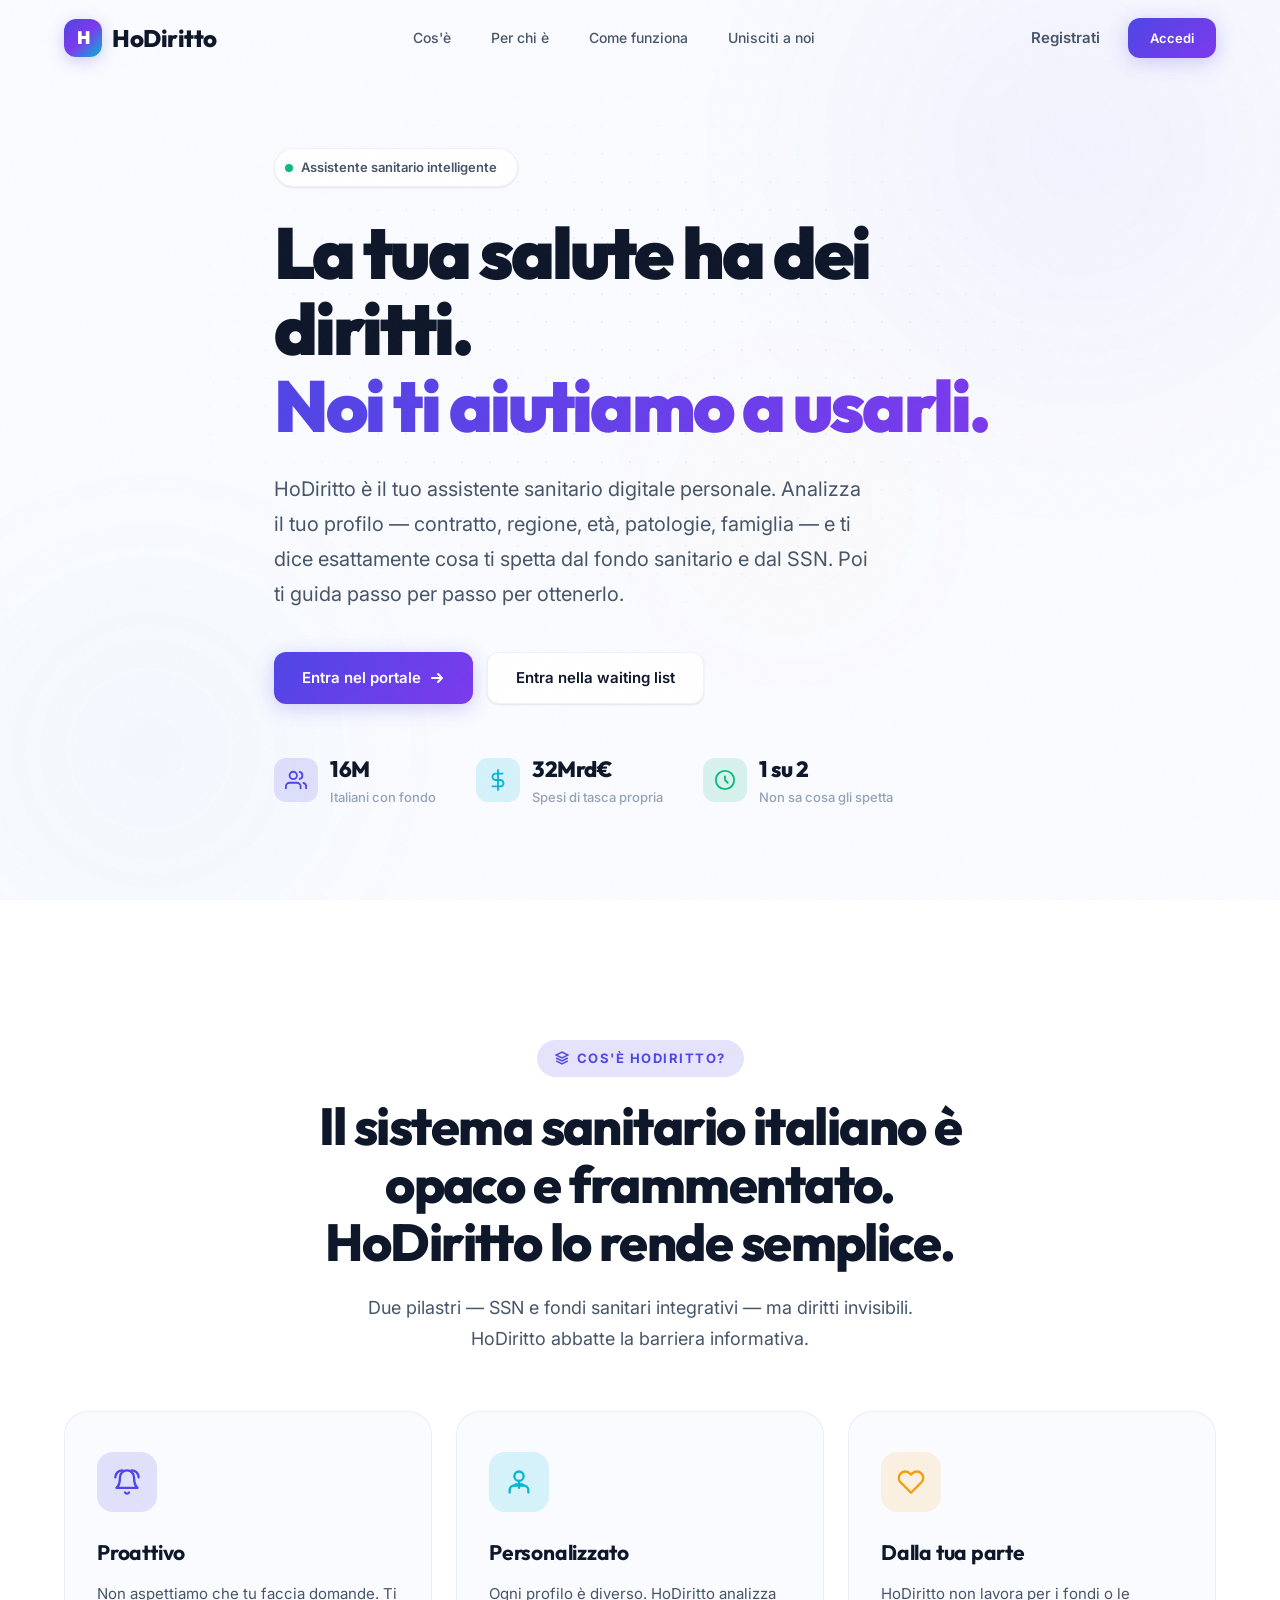
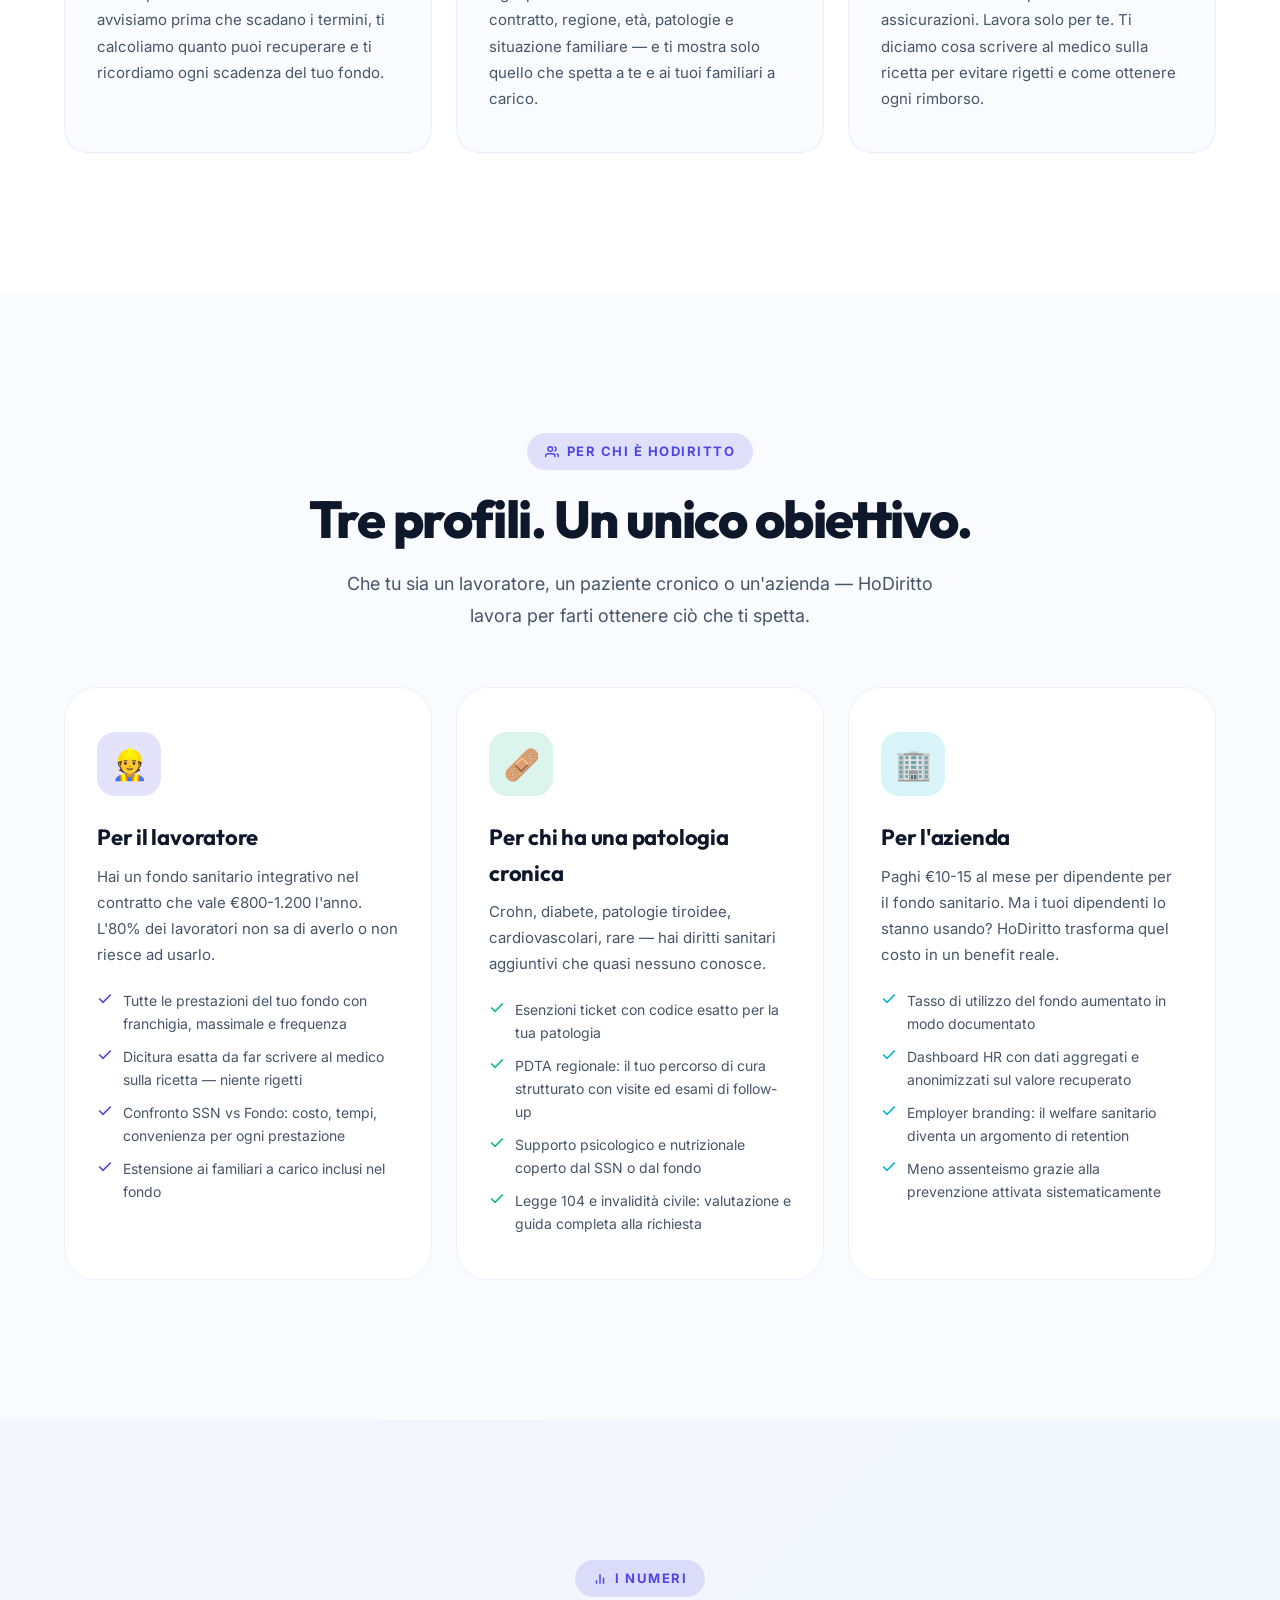
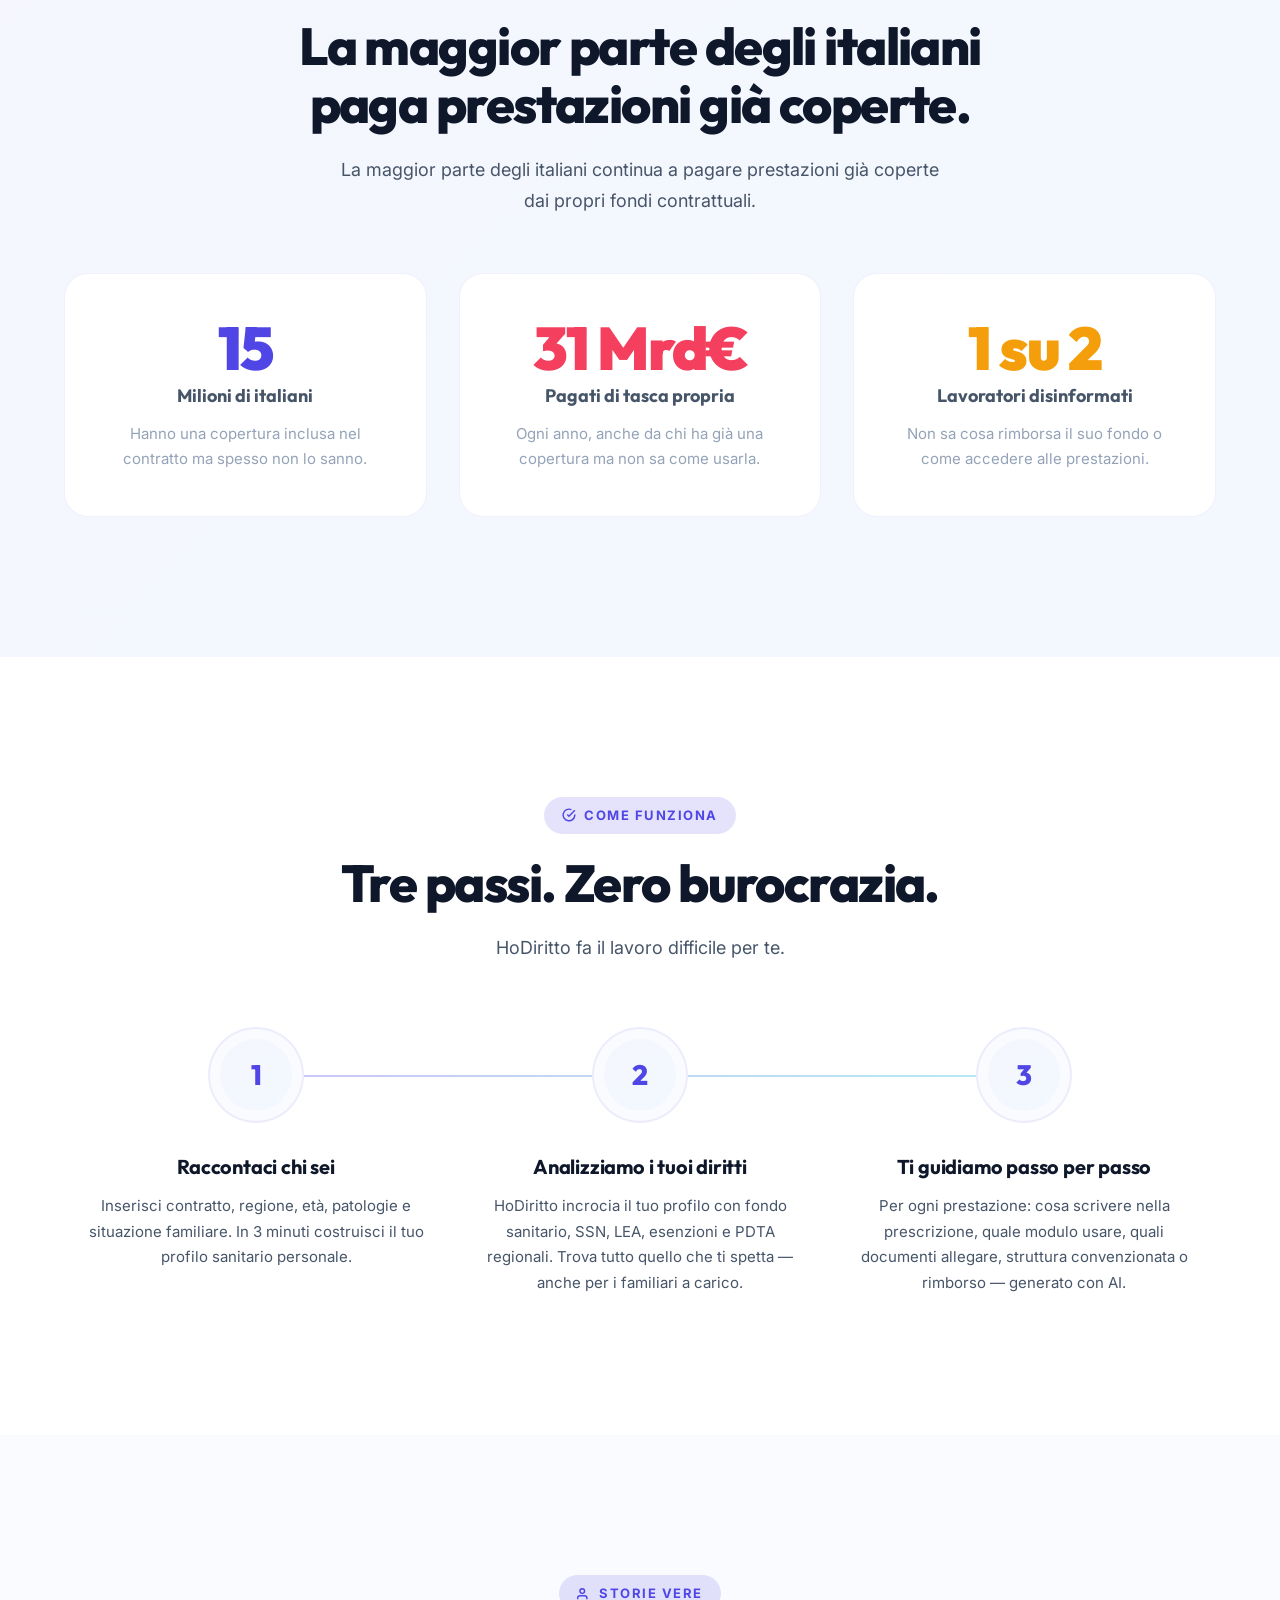
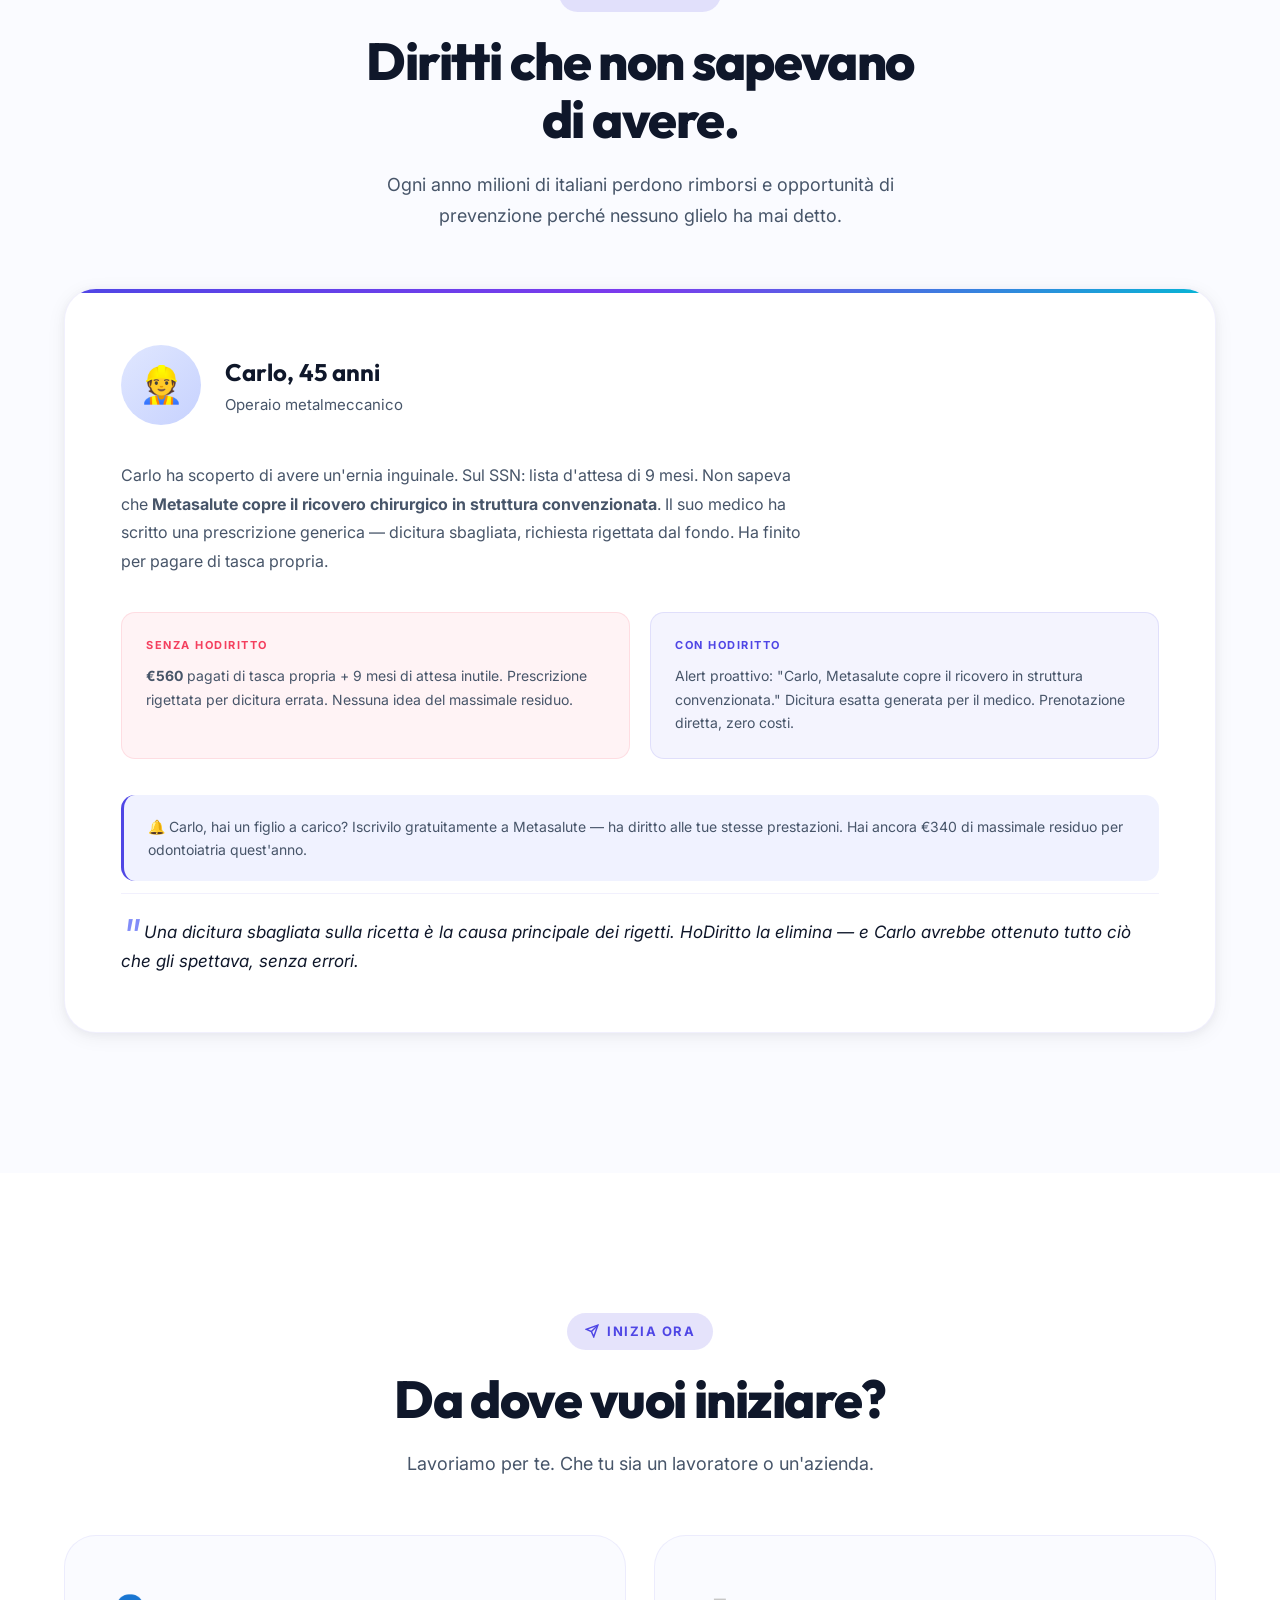
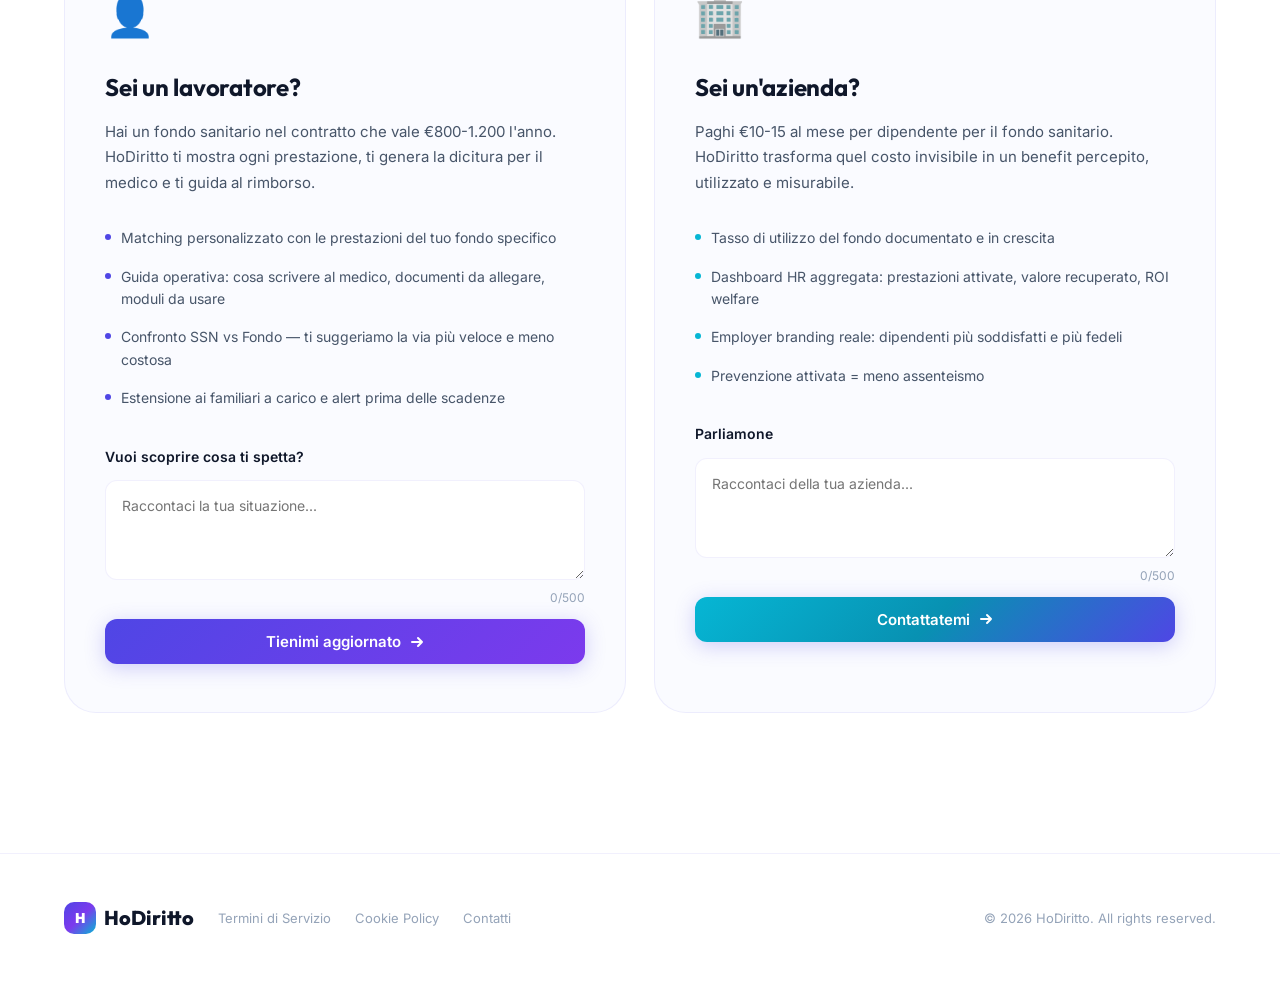
==== commit 9508695e: "Update landing page to reflect product roadmap and service description - Hero: Updated subtitle with" ====
--- a/index.html
+++ b/index.html
@@ -320,6 +320,51 @@
 
 @media(max-width:768px){.features-grid{grid-template-columns:1fr}}
 
+/* ─── AUDIENCE ─── */
+#audience{background:var(--bg);position:relative}
+.audience-grid{
+  display:grid;grid-template-columns:repeat(3,1fr);
+  gap:24px;margin-top:56px;
+}
+.audience-card{
+  background:var(--bg-white);
+  border:1px solid var(--border);border-radius:var(--radius-xl);
+  padding:44px 32px;position:relative;overflow:hidden;
+  transition:all .5s var(--transition);
+}
+.audience-card::before{
+  content:'';position:absolute;top:0;left:0;right:0;height:4px;
+  opacity:0;transition:opacity .4s;
+}
+.audience-card:nth-child(1)::before{background:var(--gradient-primary)}
+.audience-card:nth-child(2)::before{background:linear-gradient(90deg,var(--success),#34D399)}
+.audience-card:nth-child(3)::before{background:linear-gradient(90deg,var(--accent),var(--accent-light))}
+.audience-card:hover{
+  transform:translateY(-6px);box-shadow:var(--shadow-xl);
+  border-color:transparent;
+}
+.audience-card:hover::before{opacity:1}
+.audience-card-icon{
+  width:64px;height:64px;border-radius:18px;
+  display:flex;align-items:center;justify-content:center;
+  font-size:30px;margin-bottom:24px;
+}
+.audience-card-icon.indigo{background:var(--primary-glow)}
+.audience-card-icon.green{background:var(--success-glow)}
+.audience-card-icon.cyan{background:var(--accent-glow)}
+.audience-card h3{
+  font-family:'Outfit',sans-serif;
+  font-size:22px;font-weight:700;margin-bottom:8px;letter-spacing:-.01em;
+}
+.audience-card>p{font-size:15px;color:var(--text-secondary);line-height:1.75;margin-bottom:20px}
+.audience-list{list-style:none;display:flex;flex-direction:column;gap:10px}
+.audience-list li{
+  font-size:14px;color:var(--text-secondary);line-height:1.65;
+  display:flex;align-items:flex-start;gap:10px;
+}
+.audience-list li svg{flex-shrink:0;margin-top:2px}
+@media(max-width:768px){.audience-grid{grid-template-columns:1fr}}
+
 /* ─── STATS ─── */
 #stats{position:relative;overflow:hidden}
 #stats::before{
@@ -584,7 +629,8 @@
       HoDiritto
     </a>
     <ul class="nav-links" id="navLinks">
-      <li><a href="#features">Chi siamo</a></li>
+      <li><a href="#features">Cos'è</a></li>
+      <li><a href="#audience">Per chi è</a></li>
       <li><a href="#process">Come funziona</a></li>
       <li><a href="#cta">Unisciti a noi</a></li>
     </ul>
@@ -611,7 +657,7 @@
       Assistente sanitario intelligente
     </div>
     <h1 class="reveal reveal-delay-1">La tua salute ha dei diritti.<br><span class="gradient-text">Noi ti aiutiamo a usarli.</span></h1>
-    <p class="hero-sub reveal reveal-delay-2">HoDiritto è il tuo assistente sanitario personale. Ti dice esattamente cosa ti spetta dal tuo fondo sanitario, dal SSN, in base alla tua situazione, e ti accompagna passo per passo per ottenerlo.</p>
+    <p class="hero-sub reveal reveal-delay-2">HoDiritto è il tuo assistente sanitario digitale personale. Analizza il tuo profilo — contratto, regione, età, patologie, famiglia — e ti dice esattamente cosa ti spetta dal fondo sanitario e dal SSN. Poi ti guida passo per passo per ottenerlo.</p>
     <div class="hero-ctas reveal reveal-delay-3">
       <a href="#cta" class="btn btn-primary">
         Entra nel portale
@@ -659,7 +705,8 @@
         <svg width="14" height="14" viewBox="0 0 24 24" fill="none" stroke="currentColor" stroke-width="2.5"><path d="M12 2L2 7l10 5 10-5-10-5zM2 17l10 5 10-5M2 12l10 5 10-5"/></svg>
         Cos'è HoDiritto?
       </p>
-      <h2 class="section-title reveal" style="max-width:700px;margin-inline:auto">In Italia milioni di lavoratori hanno diritti sanitari che non conoscono. <span class="gradient-text">HoDiritto li trova per te.</span></h2>
+      <h2 class="section-title reveal" style="max-width:700px;margin-inline:auto">Il sistema sanitario italiano è opaco e frammentato. <span class="gradient-text">HoDiritto lo rende semplice.</span></h2>
+      <p class="section-subtitle reveal" style="margin-inline:auto;text-align:center">Due pilastri — SSN e fondi sanitari integrativi — ma diritti invisibili. HoDiritto abbatte la barriera informativa.</p>
     </div>
     <div class="features-grid">
       <div class="feature-card reveal">
@@ -667,21 +714,106 @@
           <svg width="28" height="28" viewBox="0 0 24 24" fill="none" stroke="currentColor" stroke-width="2" stroke-linecap="round" stroke-linejoin="round"><path d="M18 8A6 6 0 0 0 6 8c0 7-3 9-3 9h18s-3-2-3-9"/><path d="M13.73 21a2 2 0 0 1-3.46 0"/><path d="M2 8c0-3.3 2.7-6 6-6"/><path d="M22 8c0-3.3-2.7-6-6-6"/></svg>
         </div>
         <h3>Proattivo</h3>
-        <p>Non aspettiamo che tu faccia domande. Ti avvisiamo noi, prima che scadano i termini e prima che tu perda un rimborso.</p>
+        <p>Non aspettiamo che tu faccia domande. Ti avvisiamo prima che scadano i termini, ti calcoliamo quanto puoi recuperare e ti ricordiamo ogni scadenza del tuo fondo.</p>
       </div>
       <div class="feature-card reveal reveal-delay-1">
         <div class="feature-icon cyan">
           <svg width="28" height="28" viewBox="0 0 24 24" fill="none" stroke="currentColor" stroke-width="2" stroke-linecap="round" stroke-linejoin="round"><path d="M20 21v-2a4 4 0 0 0-4-4H8a4 4 0 0 0-4 4v2"/><circle cx="12" cy="7" r="4"/><line x1="12" y1="11" x2="12" y2="17"/><line x1="9" y1="14" x2="15" y2="14"/></svg>
         </div>
         <h3>Personalizzato</h3>
-        <p>Ogni profilo è diverso. HoDiritto analizza la tua situazione specifica — età, regione, fondo e contratti — e ti mostra solo quello che spetta a te.</p>
+        <p>Ogni profilo è diverso. HoDiritto analizza contratto, regione, età, patologie e situazione familiare — e ti mostra solo quello che spetta a te e ai tuoi familiari a carico.</p>
       </div>
       <div class="feature-card reveal reveal-delay-2">
         <div class="feature-icon warm">
           <svg width="28" height="28" viewBox="0 0 24 24" fill="none" stroke="currentColor" stroke-width="2" stroke-linecap="round" stroke-linejoin="round"><path d="M20.84 4.61a5.5 5.5 0 0 0-7.78 0L12 5.67l-1.06-1.06a5.5 5.5 0 0 0-7.78 7.78l1.06 1.06L12 21.23l7.78-7.78 1.06-1.06a5.5 5.5 0 0 0 0-7.78z"/></svg>
         </div>
         <h3>Dalla tua parte</h3>
-        <p>HoDiritto non lavora per i fondi o le assicurazioni. Lavora solo per te. L'obiettivo è uno solo: che tu ottenga tutto.</p>
+        <p>HoDiritto non lavora per i fondi o le assicurazioni. Lavora solo per te. Ti diciamo cosa scrivere al medico sulla ricetta per evitare rigetti e come ottenere ogni rimborso.</p>
+      </div>
+    </div>
+  </div>
+</section>
+
+<!-- ─── AUDIENCE ─── -->
+<section class="section" id="audience">
+  <div class="container">
+    <div style="text-align:center">
+      <p class="section-label reveal">
+        <svg width="14" height="14" viewBox="0 0 24 24" fill="none" stroke="currentColor" stroke-width="2.5"><path d="M17 21v-2a4 4 0 0 0-4-4H5a4 4 0 0 0-4 4v2"/><circle cx="9" cy="7" r="4"/><path d="M23 21v-2a4 4 0 0 0-3-3.87"/><path d="M16 3.13a4 4 0 0 1 0 7.75"/></svg>
+        Per chi è HoDiritto
+      </p>
+      <h2 class="section-title reveal" style="max-width:750px;margin-inline:auto">Tre profili. <span class="gradient-text">Un unico obiettivo.</span></h2>
+      <p class="section-subtitle reveal" style="margin-inline:auto;text-align:center">Che tu sia un lavoratore, un paziente cronico o un'azienda — HoDiritto lavora per farti ottenere ciò che ti spetta.</p>
+    </div>
+    <div class="audience-grid">
+      <div class="audience-card reveal">
+        <div class="audience-card-icon indigo">&#128119;</div>
+        <h3>Per il lavoratore</h3>
+        <p>Hai un fondo sanitario integrativo nel contratto che vale €800-1.200 l'anno. L'80% dei lavoratori non sa di averlo o non riesce ad usarlo.</p>
+        <ul class="audience-list">
+          <li>
+            <svg width="16" height="16" viewBox="0 0 24 24" fill="none" stroke="#4F46E5" stroke-width="2.5" stroke-linecap="round"><polyline points="20 6 9 17 4 12"/></svg>
+            Tutte le prestazioni del tuo fondo con franchigia, massimale e frequenza
+          </li>
+          <li>
+            <svg width="16" height="16" viewBox="0 0 24 24" fill="none" stroke="#4F46E5" stroke-width="2.5" stroke-linecap="round"><polyline points="20 6 9 17 4 12"/></svg>
+            Dicitura esatta da far scrivere al medico sulla ricetta — niente rigetti
+          </li>
+          <li>
+            <svg width="16" height="16" viewBox="0 0 24 24" fill="none" stroke="#4F46E5" stroke-width="2.5" stroke-linecap="round"><polyline points="20 6 9 17 4 12"/></svg>
+            Confronto SSN vs Fondo: costo, tempi, convenienza per ogni prestazione
+          </li>
+          <li>
+            <svg width="16" height="16" viewBox="0 0 24 24" fill="none" stroke="#4F46E5" stroke-width="2.5" stroke-linecap="round"><polyline points="20 6 9 17 4 12"/></svg>
+            Estensione ai familiari a carico inclusi nel fondo
+          </li>
+        </ul>
+      </div>
+      <div class="audience-card reveal reveal-delay-1">
+        <div class="audience-card-icon green">&#129657;</div>
+        <h3>Per chi ha una patologia cronica</h3>
+        <p>Crohn, diabete, patologie tiroidee, cardiovascolari, rare — hai diritti sanitari aggiuntivi che quasi nessuno conosce.</p>
+        <ul class="audience-list">
+          <li>
+            <svg width="16" height="16" viewBox="0 0 24 24" fill="none" stroke="#10B981" stroke-width="2.5" stroke-linecap="round"><polyline points="20 6 9 17 4 12"/></svg>
+            Esenzioni ticket con codice esatto per la tua patologia
+          </li>
+          <li>
+            <svg width="16" height="16" viewBox="0 0 24 24" fill="none" stroke="#10B981" stroke-width="2.5" stroke-linecap="round"><polyline points="20 6 9 17 4 12"/></svg>
+            PDTA regionale: il tuo percorso di cura strutturato con visite ed esami di follow-up
+          </li>
+          <li>
+            <svg width="16" height="16" viewBox="0 0 24 24" fill="none" stroke="#10B981" stroke-width="2.5" stroke-linecap="round"><polyline points="20 6 9 17 4 12"/></svg>
+            Supporto psicologico e nutrizionale coperto dal SSN o dal fondo
+          </li>
+          <li>
+            <svg width="16" height="16" viewBox="0 0 24 24" fill="none" stroke="#10B981" stroke-width="2.5" stroke-linecap="round"><polyline points="20 6 9 17 4 12"/></svg>
+            Legge 104 e invalidità civile: valutazione e guida completa alla richiesta
+          </li>
+        </ul>
+      </div>
+      <div class="audience-card reveal reveal-delay-2">
+        <div class="audience-card-icon cyan">&#127970;</div>
+        <h3>Per l'azienda</h3>
+        <p>Paghi €10-15 al mese per dipendente per il fondo sanitario. Ma i tuoi dipendenti lo stanno usando? HoDiritto trasforma quel costo in un benefit reale.</p>
+        <ul class="audience-list">
+          <li>
+            <svg width="16" height="16" viewBox="0 0 24 24" fill="none" stroke="#06B6D4" stroke-width="2.5" stroke-linecap="round"><polyline points="20 6 9 17 4 12"/></svg>
+            Tasso di utilizzo del fondo aumentato in modo documentato
+          </li>
+          <li>
+            <svg width="16" height="16" viewBox="0 0 24 24" fill="none" stroke="#06B6D4" stroke-width="2.5" stroke-linecap="round"><polyline points="20 6 9 17 4 12"/></svg>
+            Dashboard HR con dati aggregati e anonimizzati sul valore recuperato
+          </li>
+          <li>
+            <svg width="16" height="16" viewBox="0 0 24 24" fill="none" stroke="#06B6D4" stroke-width="2.5" stroke-linecap="round"><polyline points="20 6 9 17 4 12"/></svg>
+            Employer branding: il welfare sanitario diventa un argomento di retention
+          </li>
+          <li>
+            <svg width="16" height="16" viewBox="0 0 24 24" fill="none" stroke="#06B6D4" stroke-width="2.5" stroke-linecap="round"><polyline points="20 6 9 17 4 12"/></svg>
+            Meno assenteismo grazie alla prevenzione attivata sistematicamente
+          </li>
+        </ul>
       </div>
     </div>
   </div>
@@ -735,21 +867,21 @@
           <div class="step-inner">1</div>
         </div>
         <h3>Raccontaci chi sei</h3>
-        <p>Inserisci il tuo profilo in 3 minuti: contratto, situazione familiare, salute. Niente di complicato.</p>
+        <p>Inserisci contratto, regione, età, patologie e situazione familiare. In 3 minuti costruisci il tuo profilo sanitario personale.</p>
       </div>
       <div class="process-step reveal reveal-delay-1">
         <div class="step-number">
           <div class="step-inner">2</div>
         </div>
         <h3>Analizziamo i tuoi diritti</h3>
-        <p>HoDiritto incrocia il tuo profilo con il tuo fondo sanitario e il SSN. Trova tutto quello che ti spetta.</p>
+        <p>HoDiritto incrocia il tuo profilo con fondo sanitario, SSN, LEA, esenzioni e PDTA regionali. Trova tutto quello che ti spetta — anche per i familiari a carico.</p>
       </div>
       <div class="process-step reveal reveal-delay-2">
         <div class="step-number">
           <div class="step-inner">3</div>
         </div>
-        <h3>Ti diciamo come ottenerli</h3>
-        <p>Per ogni diritto ti spieghiamo esattamente come richiedere, cosa allegare, dove andare. Niente errori.</p>
+        <h3>Ti guidiamo passo per passo</h3>
+        <p>Per ogni prestazione: cosa scrivere nella prescrizione, quale modulo usare, quali documenti allegare, struttura convenzionata o rimborso — generato con AI.</p>
       </div>
     </div>
   </div>
@@ -774,21 +906,21 @@
           <div class="case-role">Operaio metalmeccanico</div>
         </div>
       </div>
-      <p class="case-body">Carlo ha scoperto di avere un'ernia inguinale. Sul SSN: lista d'attesa di 9 mesi. Non sapeva che <strong>Metasalute copre il ricovero chirurgico in struttura convenzionata</strong>.</p>
+      <p class="case-body">Carlo ha scoperto di avere un'ernia inguinale. Sul SSN: lista d'attesa di 9 mesi. Non sapeva che <strong>Metasalute copre il ricovero chirurgico in struttura convenzionata</strong>. Il suo medico ha scritto una prescrizione generica — dicitura sbagliata, richiesta rigettata dal fondo. Ha finito per pagare di tasca propria.</p>
       <div class="case-grid">
         <div class="case-box loss">
-          <div class="case-box-label">Perdita stimata</div>
-          <p><strong>&euro;560</strong> + 9 mesi di attesa inutile per un intervento già coperto dal suo fondo sanitario.</p>
+          <div class="case-box-label">Senza HoDiritto</div>
+          <p><strong>&euro;560</strong> pagati di tasca propria + 9 mesi di attesa inutile. Prescrizione rigettata per dicitura errata. Nessuna idea del massimale residuo.</p>
         </div>
         <div class="case-box win">
-          <div class="case-box-label">Cosa ti avremmo notificato</div>
-          <p>Carlo, hai bisogno di un intervento? Con Metasalute puoi farlo subito senza aspettare 9 mesi.</p>
+          <div class="case-box-label">Con HoDiritto</div>
+          <p>Alert proattivo: "Carlo, Metasalute copre il ricovero in struttura convenzionata." Dicitura esatta generata per il medico. Prenotazione diretta, zero costi.</p>
         </div>
       </div>
       <div class="case-notification">
-        &#128276; Hai un figlio a carico? Iscrivilo gratuitamente a Metasalute — ha diritto alle tue stesse prestazioni.
-      </div>
-      <div class="case-quote">Con HoDiritto, Carlo avrebbe risparmiato tempo e denaro, ottenendo ciò che gli spettava.</div>
+        &#128276; Carlo, hai un figlio a carico? Iscrivilo gratuitamente a Metasalute — ha diritto alle tue stesse prestazioni. Hai ancora €340 di massimale residuo per odontoiatria quest'anno.
+      </div>
+      <div class="case-quote">Una dicitura sbagliata sulla ricetta è la causa principale dei rigetti. HoDiritto la elimina — e Carlo avrebbe ottenuto tutto ciò che gli spettava, senza errori.</div>
     </div>
   </div>
 </section>
@@ -808,11 +940,12 @@
       <div class="cta-card reveal">
         <div class="cta-card-icon">&#128100;</div>
         <h3>Sei un lavoratore?</h3>
-        <p>Probabilmente hai già una copertura sanitaria e non lo sai. HoDiritto analizza il tuo profilo e ti dice esattamente cosa ti spetta.</p>
+        <p>Hai un fondo sanitario nel contratto che vale €800-1.200 l'anno. HoDiritto ti mostra ogni prestazione, ti genera la dicitura per il medico e ti guida al rimborso.</p>
         <ul class="cta-bullets">
-          <li>16 milioni di italiani ce l'hanno inclusa nel contratto</li>
-          <li>Ogni anno paghiamo 32 miliardi di € in visite rimborsabili</li>
-          <li>1 lavoratore su 2 non sa cosa copre il proprio fondo sanitario</li>
+          <li>Matching personalizzato con le prestazioni del tuo fondo specifico</li>
+          <li>Guida operativa: cosa scrivere al medico, documenti da allegare, moduli da usare</li>
+          <li>Confronto SSN vs Fondo — ti suggeriamo la via più veloce e meno costosa</li>
+          <li>Estensione ai familiari a carico e alert prima delle scadenze</li>
         </ul>
         <div class="cta-form">
           <label style="font-size:14px;font-weight:600;color:var(--text)">Vuoi scoprire cosa ti spetta?</label>
@@ -827,11 +960,12 @@
       <div class="cta-card reveal reveal-delay-1">
         <div class="cta-card-icon">&#127970;</div>
         <h3>Sei un'azienda?</h3>
-        <p>Stai già investendo nel welfare dei tuoi dipendenti. Ma lo stanno usando davvero? HoDiritto abbatte le barriere e aumenta il ROI.</p>
+        <p>Paghi €10-15 al mese per dipendente per il fondo sanitario. HoDiritto trasforma quel costo invisibile in un benefit percepito, utilizzato e misurabile.</p>
         <ul class="cta-bullets">
-          <li>Paghi dai 70 ai 200€ per dipendente ogni anno</li>
-          <li>1 dipendente su 2 non lo utilizza: è un investimento perso!</li>
-          <li>Aumenta la soddisfazione e diminuisci le chiamate all'HR</li>
+          <li>Tasso di utilizzo del fondo documentato e in crescita</li>
+          <li>Dashboard HR aggregata: prestazioni attivate, valore recuperato, ROI welfare</li>
+          <li>Employer branding reale: dipendenti più soddisfatti e più fedeli</li>
+          <li>Prevenzione attivata = meno assenteismo</li>
         </ul>
         <div class="cta-form">
           <label style="font-size:14px;font-weight:600;color:var(--text)">Parliamone</label>
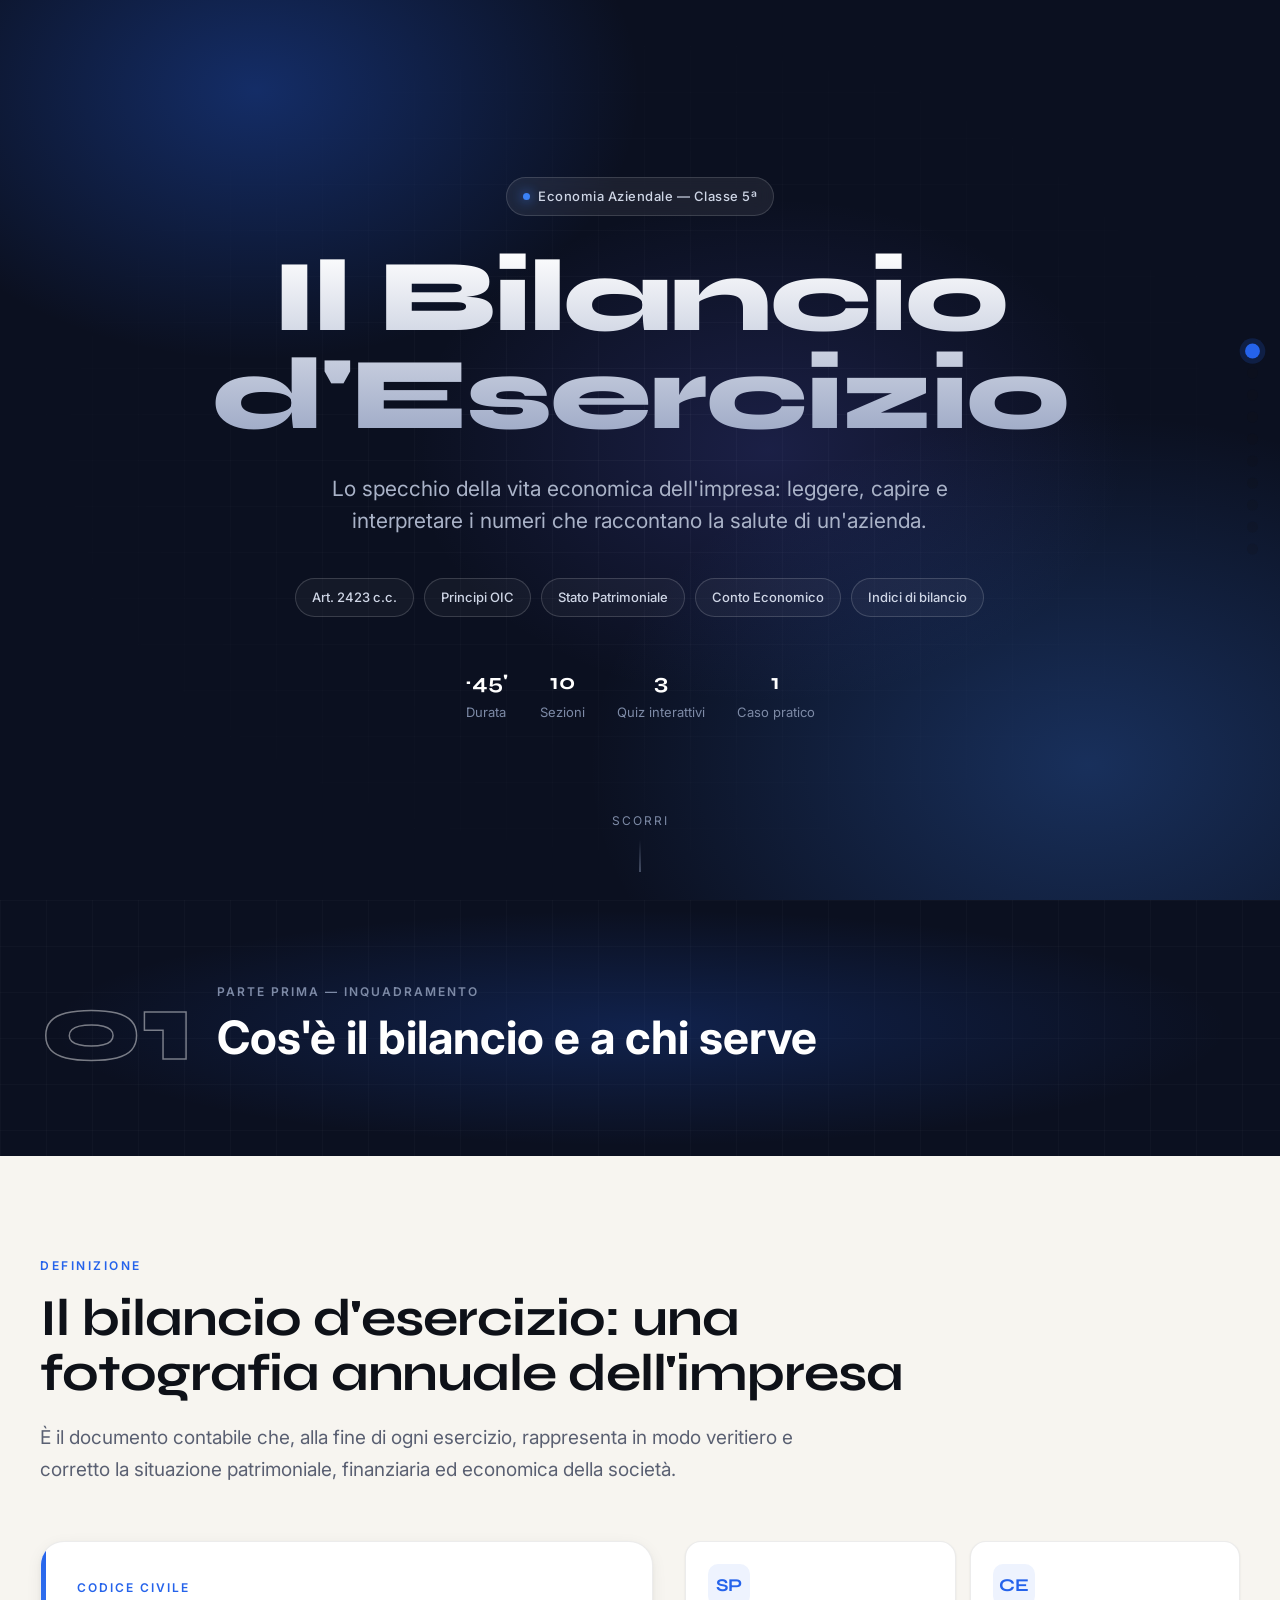
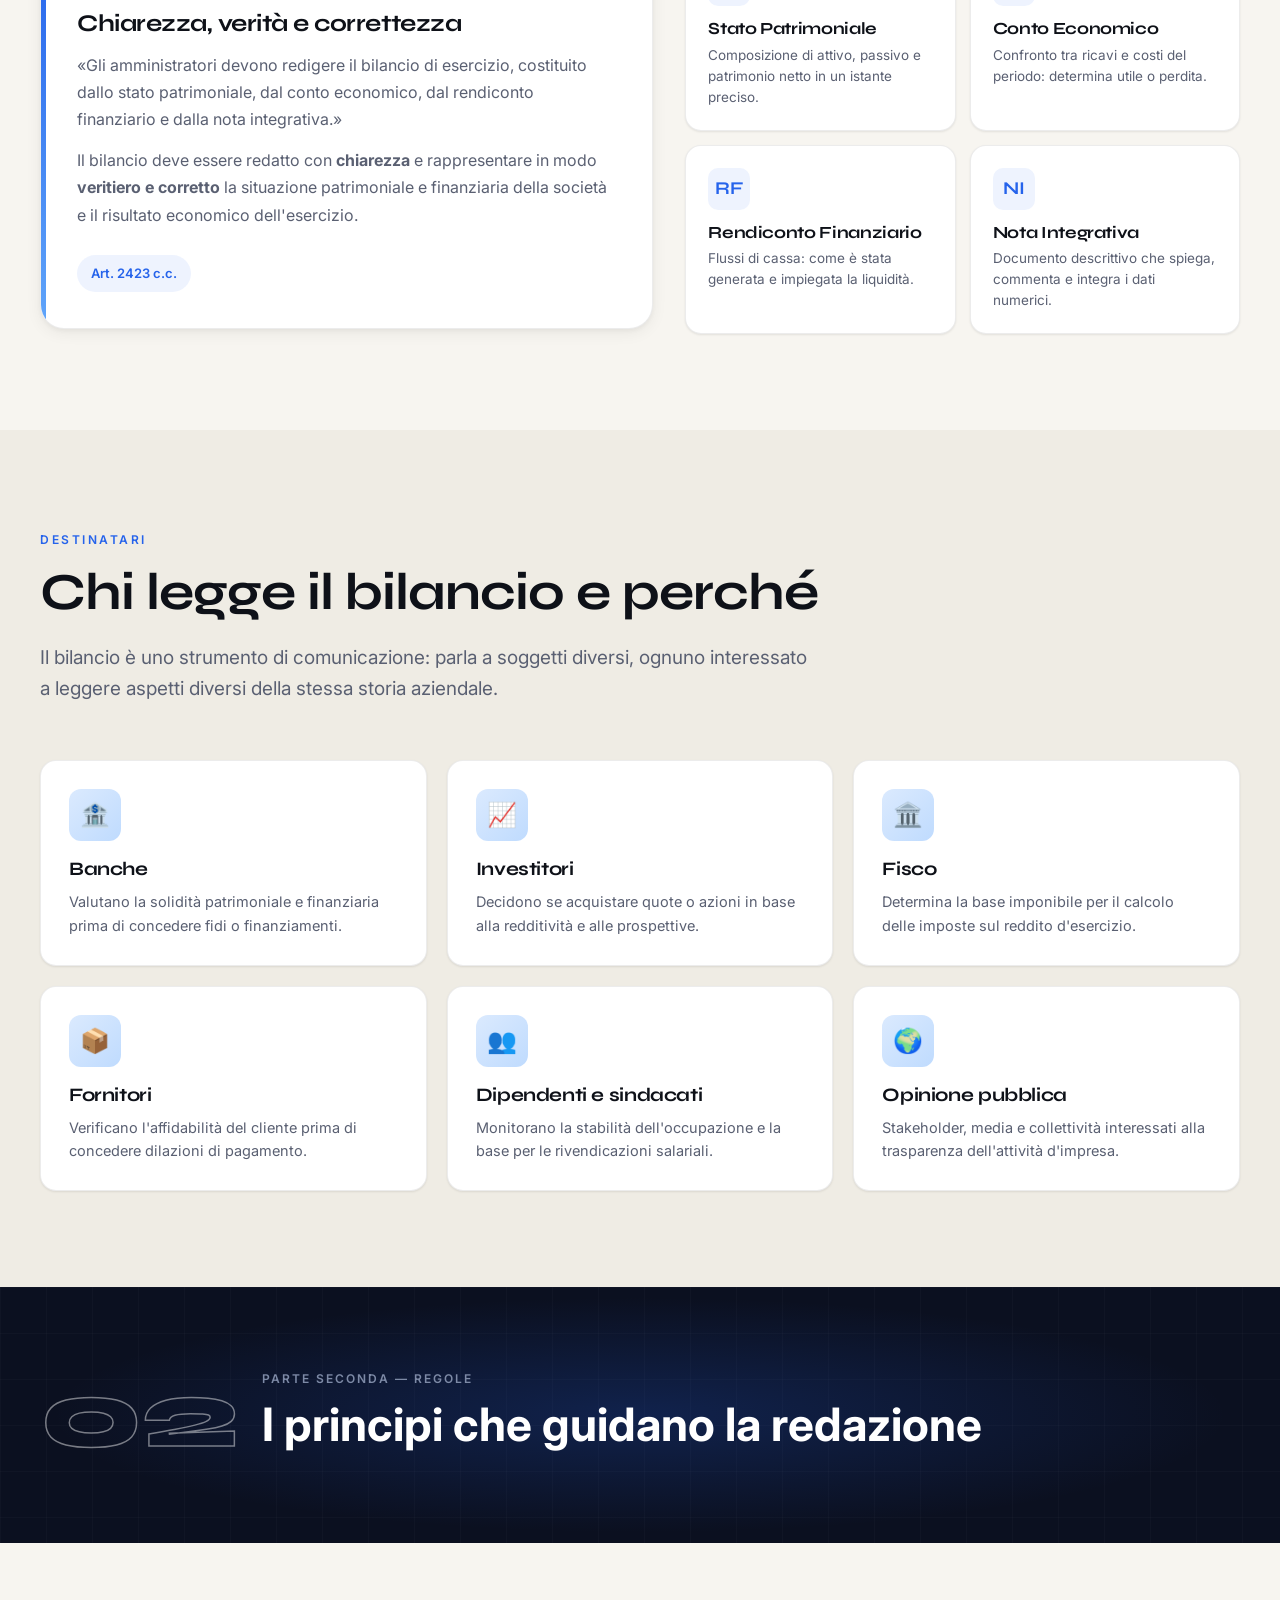
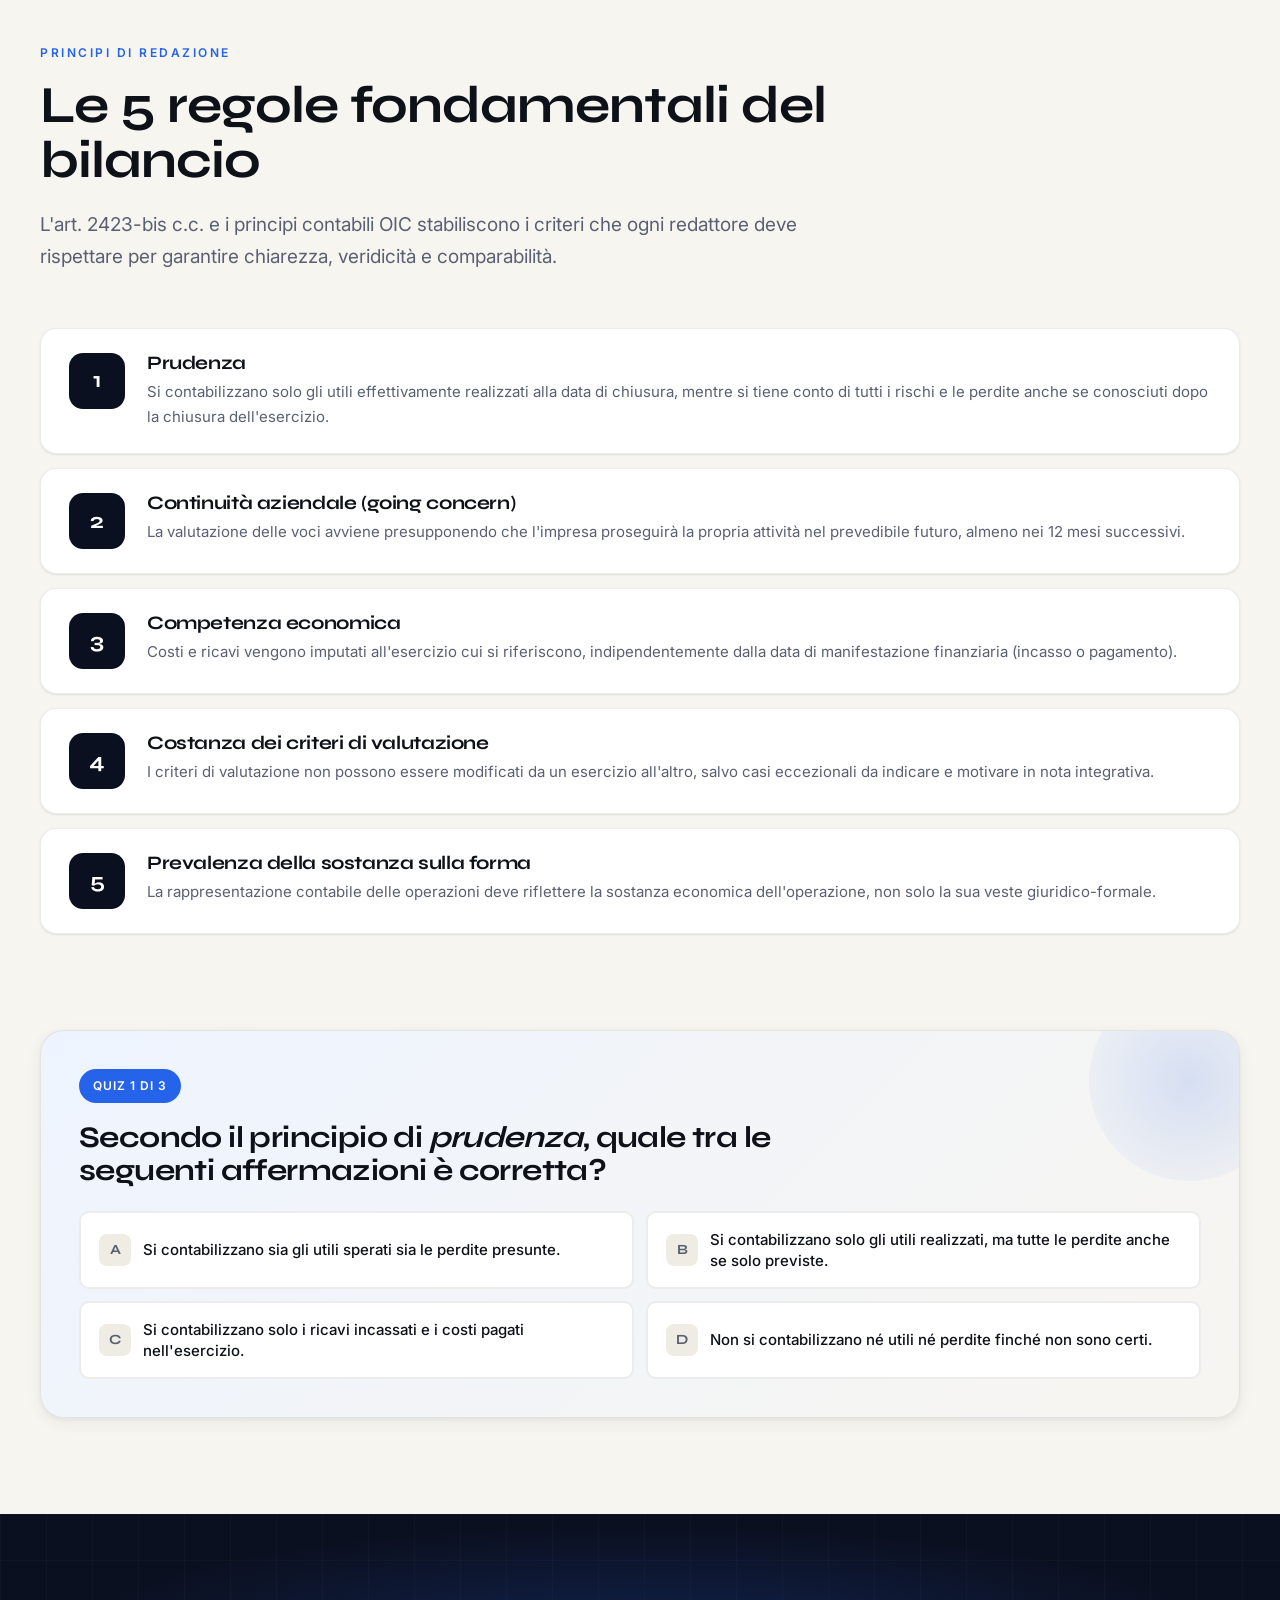
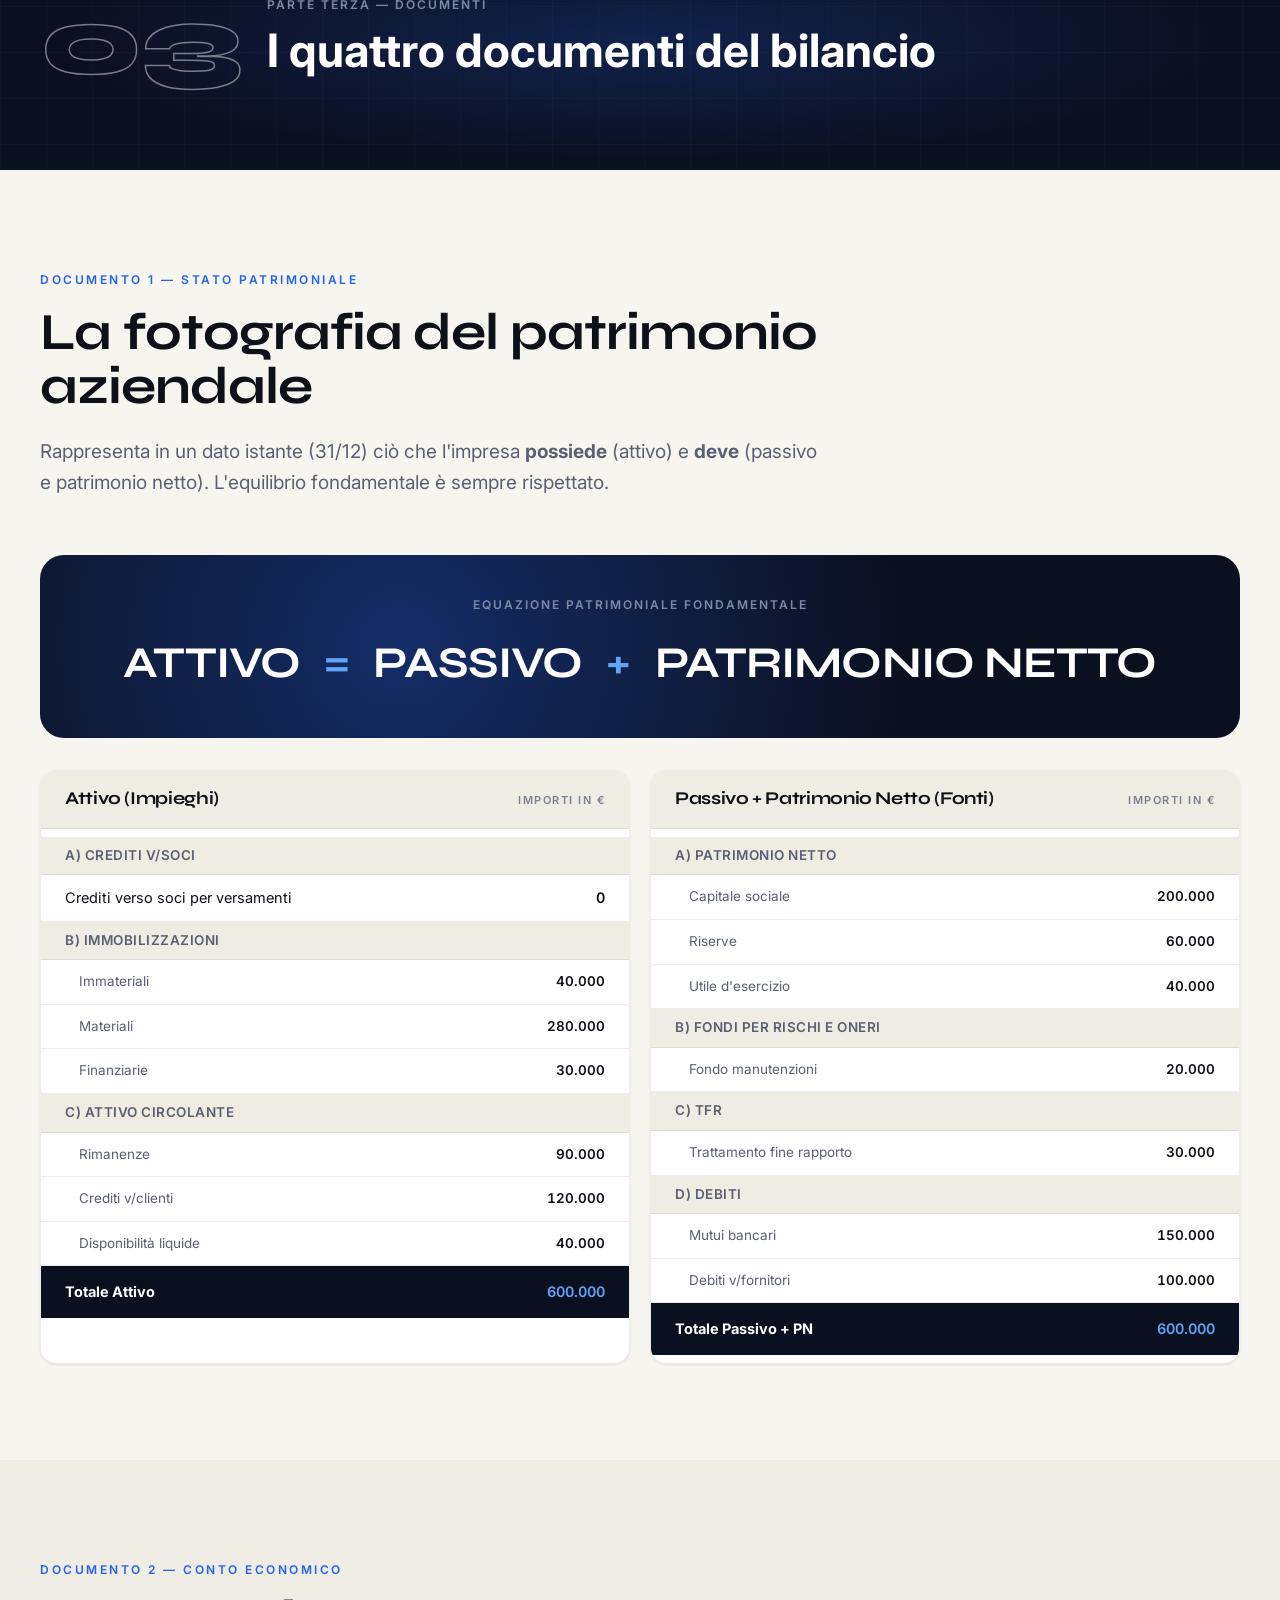
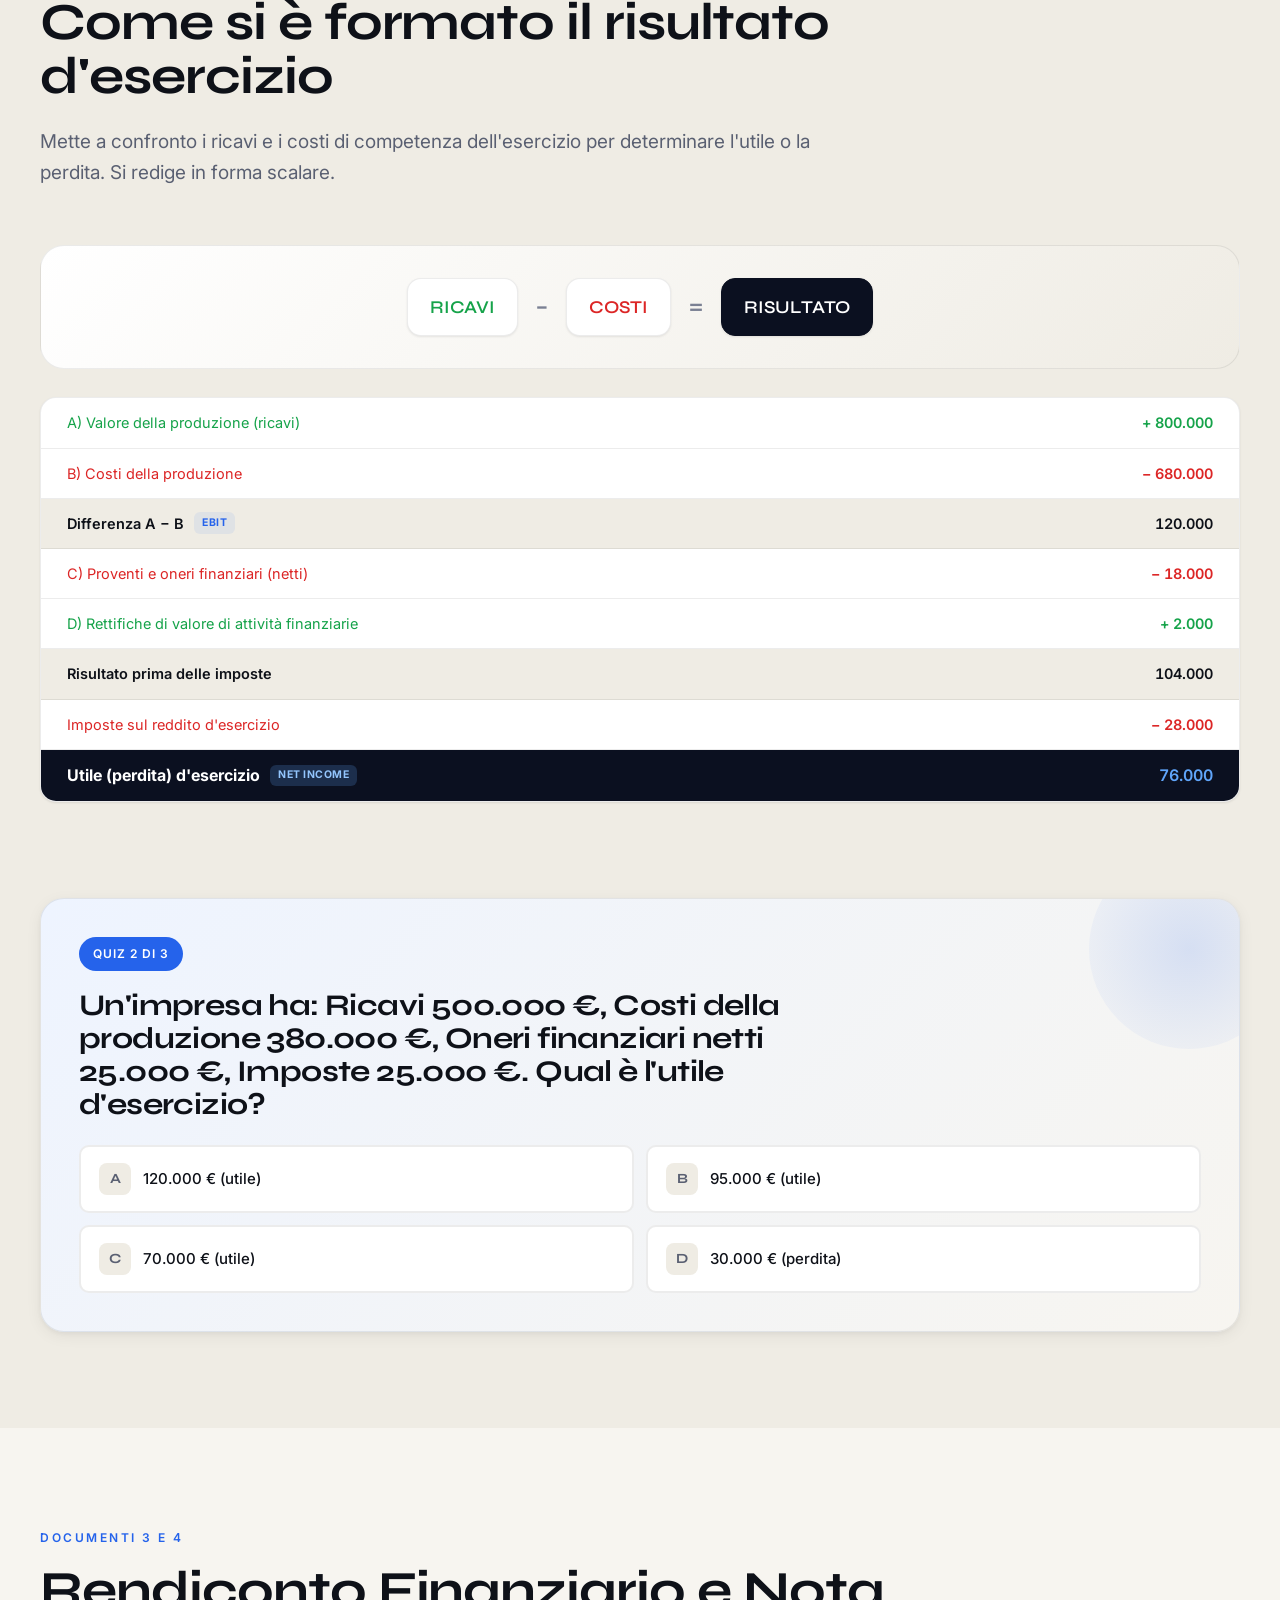
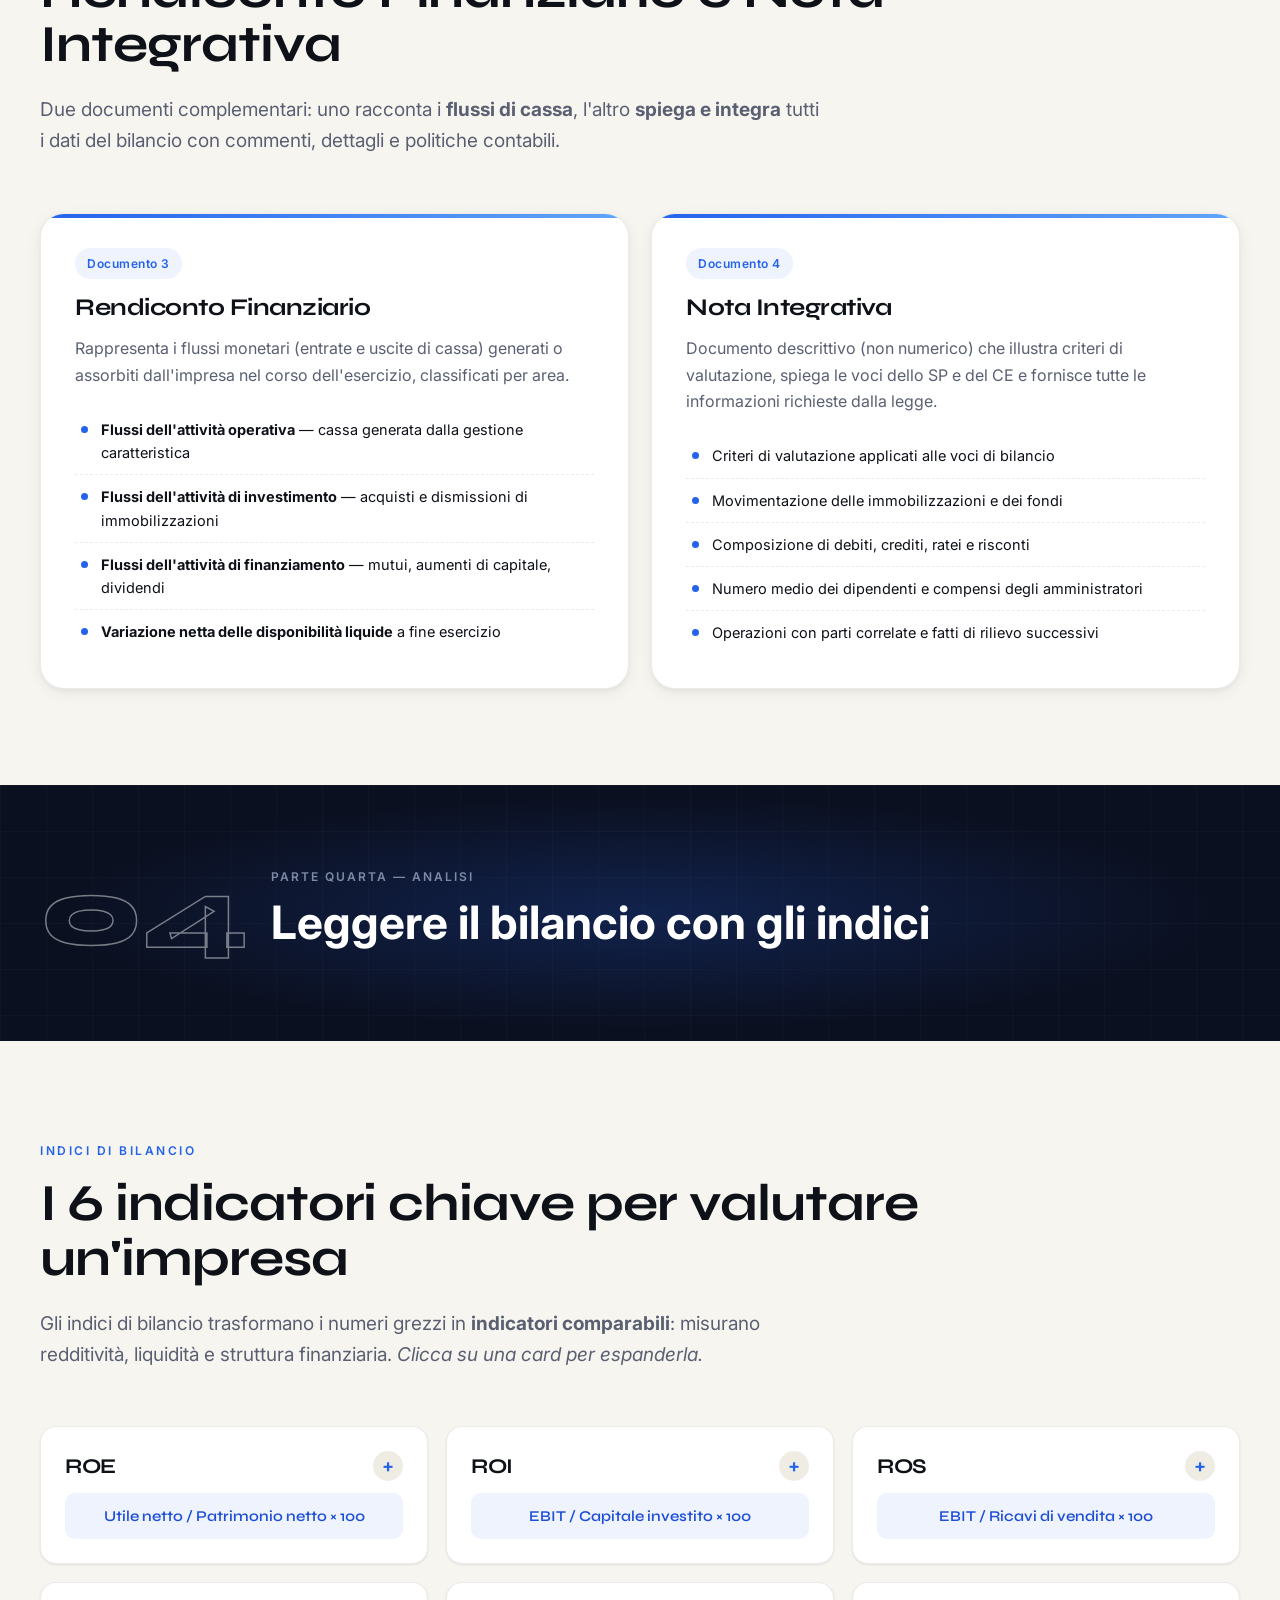
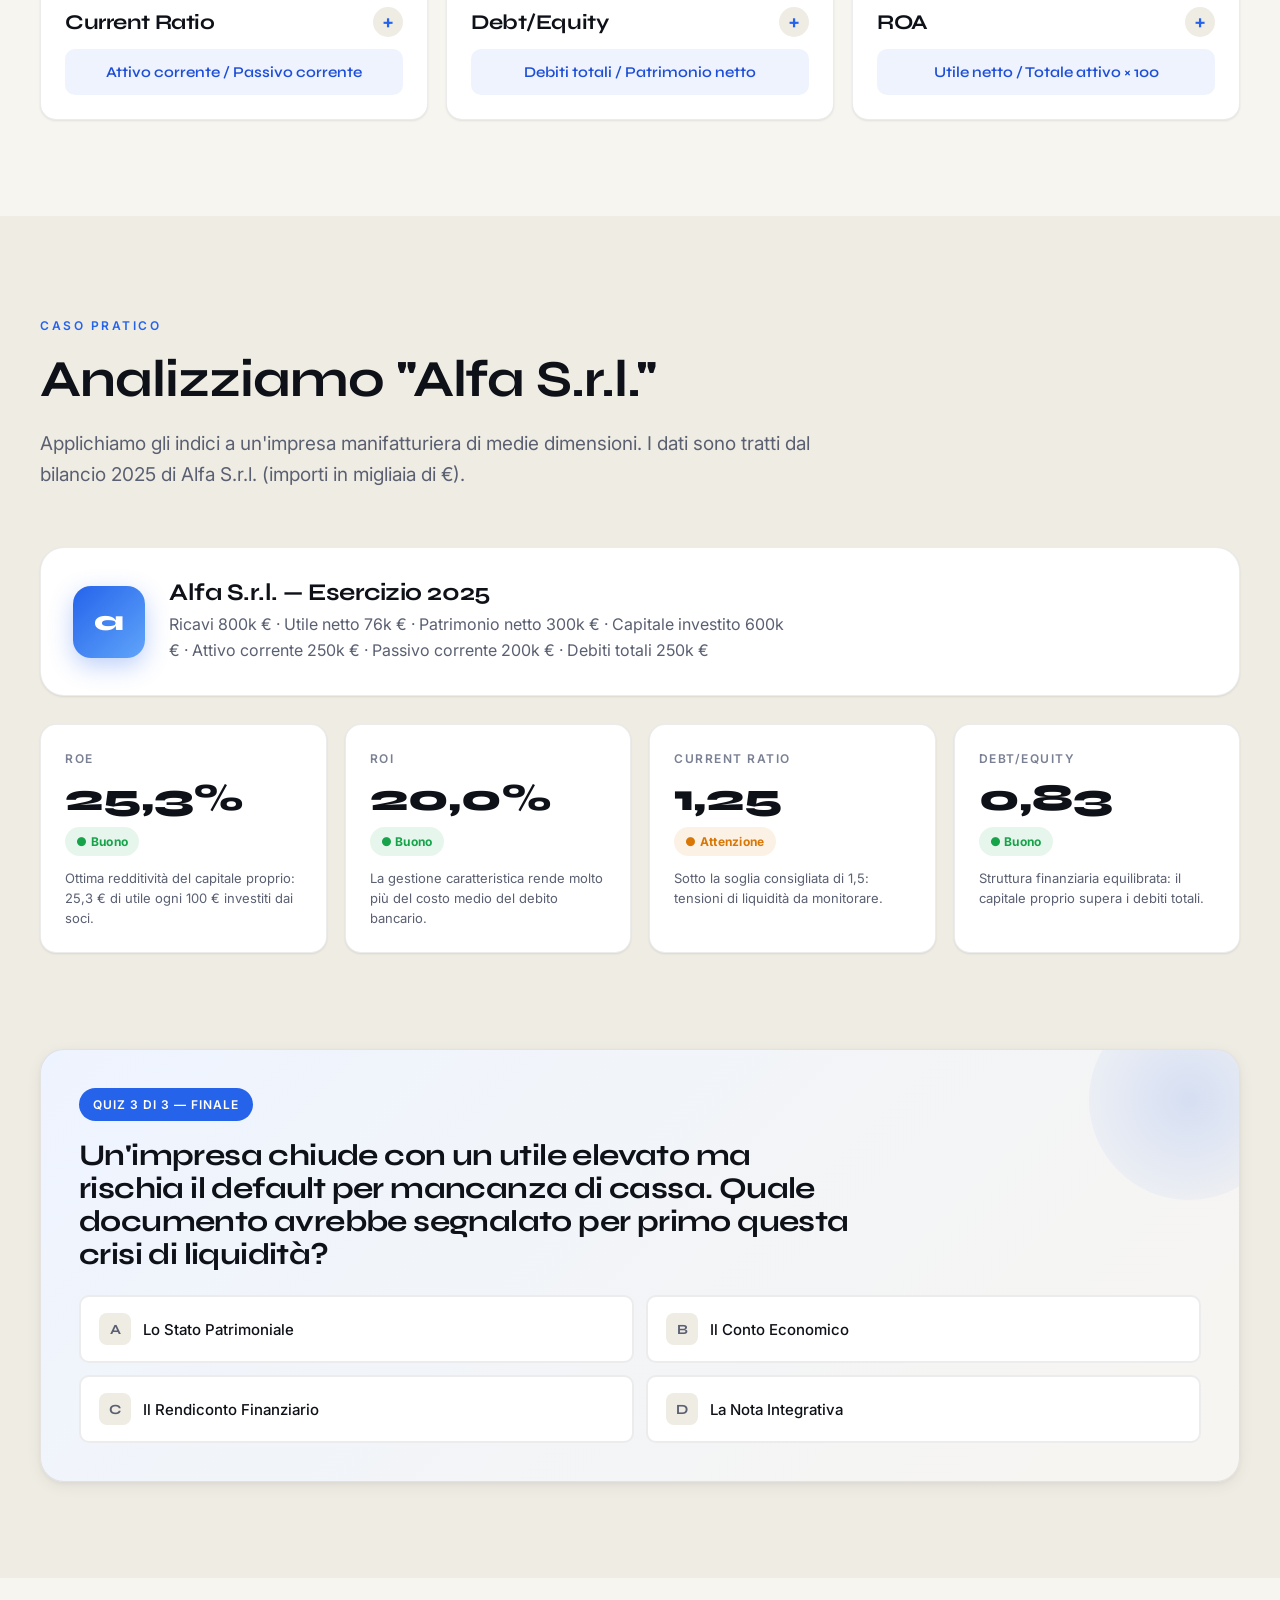
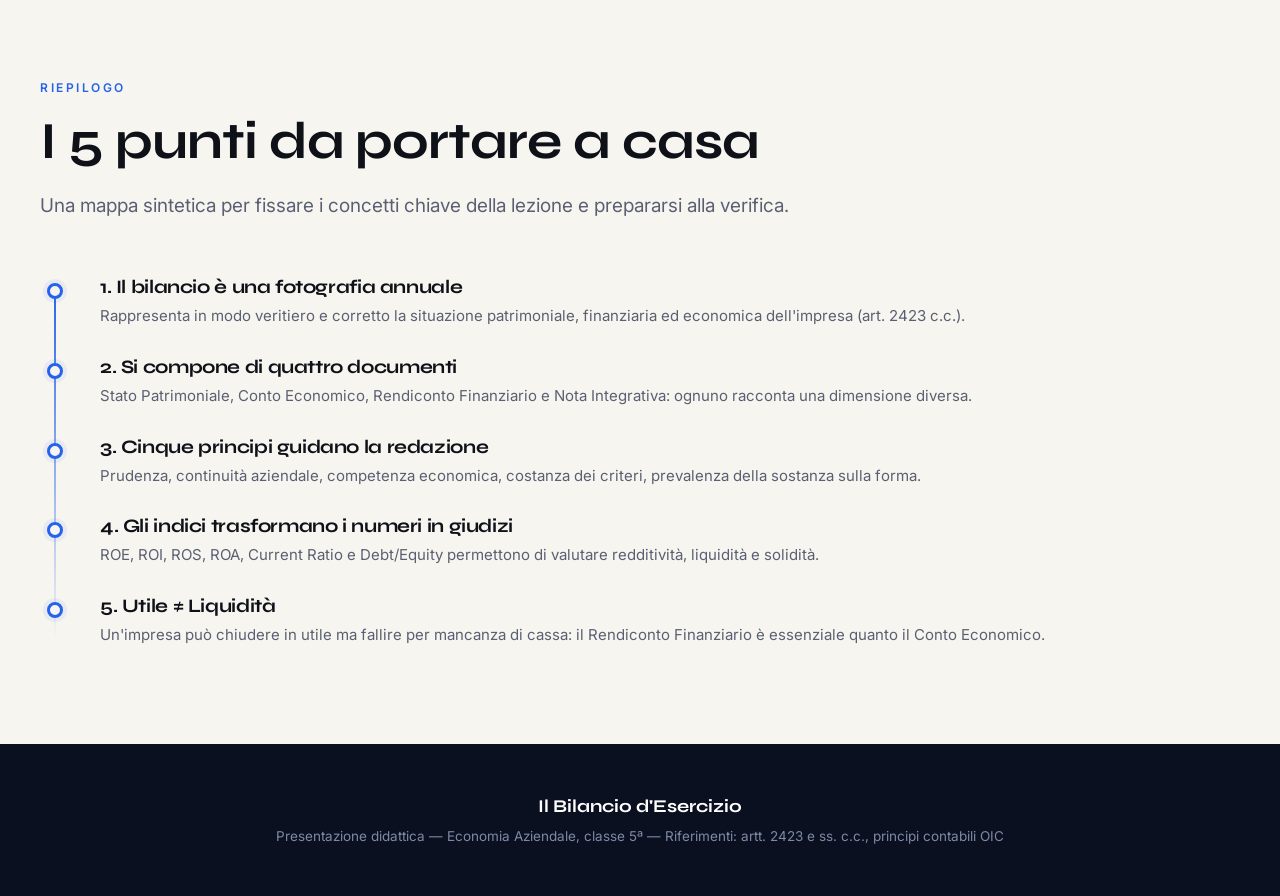
==== commit 86a808c0: "Replace index.html with interactive presentation on Italian financial statements Standalone HTML pre" ====
--- a/index.html
+++ b/index.html
@@ -3,1106 +3,908 @@
 <head>
 <meta charset="UTF-8">
 <meta name="viewport" content="width=device-width, initial-scale=1.0">
-<title>HoDiritto — La tua salute ha dei diritti</title>
-<meta name="description" content="HoDiritto è il tuo assistente sanitario personale. Ti dice esattamente cosa ti spetta dal tuo fondo sanitario e dal SSN.">
+<title>Il Bilancio d'Esercizio — Presentazione 5ª Economia Aziendale</title>
+<meta name="description" content="Presentazione interattiva sul Bilancio d'Esercizio: art. 2423 c.c., Stato Patrimoniale, Conto Economico, Rendiconto Finanziario, Nota Integrativa, indici e caso pratico.">
 <link rel="preconnect" href="https://fonts.googleapis.com">
 <link rel="preconnect" href="https://fonts.gstatic.com" crossorigin>
-<link href="https://fonts.googleapis.com/css2?family=Inter:wght@300;400;500;600;700;800;900&family=Outfit:wght@400;500;600;700;800;900&display=swap" rel="stylesheet">
+<link href="https://fonts.googleapis.com/css2?family=Syne:wght@500;600;700;800&family=Inter:wght@300;400;500;600;700;800&display=swap" rel="stylesheet">
 <style>
 *,*::before,*::after{margin:0;padding:0;box-sizing:border-box}
 :root{
-  --bg:#FAFBFF;
-  --bg-white:#FFFFFF;
-  --bg-soft:#F0F2FF;
-  --bg-glass:rgba(255,255,255,.7);
-  --text:#0F172A;
-  --text-secondary:#475569;
-  --text-muted:#94A3B8;
-  --primary:#4F46E5;
-  --primary-light:#818CF8;
-  --primary-dark:#3730A3;
-  --primary-glow:rgba(79,70,229,.15);
-  --primary-glow-strong:rgba(79,70,229,.25);
-  --accent:#06B6D4;
-  --accent-light:#22D3EE;
-  --accent-glow:rgba(6,182,212,.15);
-  --success:#10B981;
-  --success-glow:rgba(16,185,129,.15);
-  --warm:#F59E0B;
-  --warm-glow:rgba(245,158,11,.12);
-  --rose:#F43F5E;
-  --gradient-primary:linear-gradient(135deg,#4F46E5,#7C3AED,#06B6D4);
-  --gradient-warm:linear-gradient(135deg,#F59E0B,#F97316);
-  --gradient-card:linear-gradient(135deg,rgba(79,70,229,.03),rgba(6,182,212,.03));
-  --border:rgba(79,70,229,.08);
-  --border-hover:rgba(79,70,229,.2);
-  --shadow-sm:0 1px 3px rgba(15,23,42,.04),0 1px 2px rgba(15,23,42,.06);
-  --shadow-md:0 4px 20px rgba(15,23,42,.06),0 2px 8px rgba(15,23,42,.04);
-  --shadow-lg:0 10px 40px rgba(15,23,42,.08),0 4px 16px rgba(15,23,42,.04);
-  --shadow-xl:0 20px 60px rgba(15,23,42,.1),0 8px 24px rgba(15,23,42,.06);
-  --shadow-glow:0 8px 40px var(--primary-glow),0 0 80px rgba(79,70,229,.08);
-  --radius:14px;
+  --bg:#f7f5f0;
+  --bg-soft:#efece4;
+  --bg-card:#ffffff;
+  --text:#0e1118;
+  --text-muted:#5a6072;
+  --text-soft:#7a8093;
+  --accent:#2563eb;
+  --accent-soft:rgba(37,99,235,.08);
+  --accent-strong:#1d4ed8;
+  --dark:#0b1020;
+  --dark-2:#11172a;
+  --border:rgba(14,17,24,.08);
+  --border-strong:rgba(14,17,24,.14);
+  --good:#16a34a;
+  --good-soft:rgba(22,163,74,.1);
+  --bad:#dc2626;
+  --bad-soft:rgba(220,38,38,.1);
+  --warn:#d97706;
+  --warn-soft:rgba(217,119,6,.1);
+  --radius:16px;
+  --radius-sm:10px;
   --radius-lg:24px;
-  --radius-xl:32px;
-  --nav-h:76px;
+  --shadow-sm:0 1px 2px rgba(14,17,24,.04), 0 1px 3px rgba(14,17,24,.05);
+  --shadow:0 4px 16px rgba(14,17,24,.06), 0 2px 4px rgba(14,17,24,.04);
+  --shadow-lg:0 18px 40px rgba(14,17,24,.10), 0 6px 14px rgba(14,17,24,.06);
   --max-w:1200px;
-  --transition:cubic-bezier(.22,1,.36,1);
 }
 html{scroll-behavior:smooth;-webkit-text-size-adjust:100%}
-body{
-  font-family:'Inter',system-ui,-apple-system,sans-serif;
-  background:var(--bg);color:var(--text);line-height:1.6;
-  overflow-x:hidden;-webkit-font-smoothing:antialiased;
+body{font-family:'Inter',system-ui,-apple-system,Segoe UI,sans-serif;background:var(--bg);color:var(--text);line-height:1.6;overflow-x:hidden;-webkit-font-smoothing:antialiased}
+h1,h2,h3,h4{font-family:'Syne','Inter',sans-serif;letter-spacing:-.02em;line-height:1.1;font-weight:700}
+a{color:inherit;text-decoration:none}
+button{font-family:inherit;border:none;outline:none;cursor:pointer;background:none;color:inherit}
+
+/* PROGRESS BAR */
+.progress-bar{position:fixed;top:0;left:0;height:3px;width:0;background:linear-gradient(90deg,#3b82f6,#2563eb,#1d4ed8);z-index:100;transition:width .1s ease-out;box-shadow:0 0 12px rgba(37,99,235,.5)}
+
+/* NAV DOTS */
+.nav-dots{position:fixed;right:22px;top:50%;transform:translateY(-50%);z-index:90;display:flex;flex-direction:column;gap:11px}
+.nav-dots button{width:11px;height:11px;border-radius:50%;background:rgba(14,17,24,.18);transition:all .2s ease;position:relative;border:none}
+.nav-dots button:hover{background:var(--accent);transform:scale(1.25)}
+.nav-dots button.active{background:var(--accent);transform:scale(1.35);box-shadow:0 0 0 4px rgba(37,99,235,.18)}
+.nav-dots button::after{content:attr(data-label);position:absolute;right:22px;top:50%;transform:translateY(-50%);background:var(--dark);color:#fff;padding:5px 10px;border-radius:6px;font-size:11px;font-weight:600;white-space:nowrap;opacity:0;pointer-events:none;transition:opacity .2s;font-family:'Inter',sans-serif}
+.nav-dots button:hover::after{opacity:1}
+
+/* CONTAINER */
+.container{max-width:var(--max-w);margin:0 auto;padding:0 28px}
+
+/* REVEAL */
+.reveal{opacity:0;transform:translateY(28px);transition:opacity .7s ease, transform .7s ease}
+.reveal.in{opacity:1;transform:none}
+
+/* ========== COVER ========== */
+.cover{min-height:100vh;background:var(--dark);color:#fff;position:relative;overflow:hidden;display:flex;align-items:center;justify-content:center;padding:80px 28px}
+.cover::before{
+  content:"";position:absolute;inset:0;
+  background-image:linear-gradient(rgba(255,255,255,.04) 1px,transparent 1px),linear-gradient(90deg,rgba(255,255,255,.04) 1px,transparent 1px);
+  background-size:46px 46px;
+  mask-image:radial-gradient(ellipse at center,rgba(0,0,0,.95) 0%,transparent 75%);
+  -webkit-mask-image:radial-gradient(ellipse at center,rgba(0,0,0,.95) 0%,transparent 75%);
 }
-a{color:inherit;text-decoration:none}
-img{max-width:100%;display:block}
-button,input,textarea{font-family:inherit;border:none;outline:none}
-
-.container{max-width:var(--max-w);margin:0 auto;padding:0 24px}
-.section{padding:140px 0}
-.section-label{
-  display:inline-flex;align-items:center;gap:8px;
-  font-size:13px;font-weight:700;letter-spacing:1.5px;text-transform:uppercase;
-  color:var(--primary);margin-bottom:20px;
-  background:var(--primary-glow);padding:8px 18px;border-radius:100px;
+.cover::after{
+  content:"";position:absolute;inset:0;
+  background:
+    radial-gradient(ellipse 50% 50% at 20% 10%,rgba(37,99,235,.35),transparent 60%),
+    radial-gradient(ellipse 60% 60% at 85% 85%,rgba(59,130,246,.28),transparent 65%),
+    radial-gradient(ellipse 40% 40% at 60% 50%,rgba(99,102,241,.18),transparent 70%);
 }
-.section-title{
-  font-family:'Outfit',sans-serif;
-  font-size:clamp(30px,4.5vw,52px);font-weight:800;line-height:1.12;
-  margin-bottom:20px;letter-spacing:-.03em;color:var(--text);
+.cover-inner{position:relative;z-index:2;max-width:980px;text-align:center}
+.cover-eyebrow{display:inline-flex;align-items:center;gap:8px;padding:8px 16px;background:rgba(255,255,255,.07);border:1px solid rgba(255,255,255,.14);border-radius:999px;font-size:13px;font-weight:500;letter-spacing:.5px;color:#cfd6e6;margin-bottom:32px;backdrop-filter:blur(8px)}
+.cover-eyebrow .dot{width:7px;height:7px;border-radius:50%;background:#3b82f6;box-shadow:0 0 12px #3b82f6;animation:pulse 2s infinite}
+@keyframes pulse{0%,100%{opacity:1}50%{opacity:.45}}
+.cover h1{font-size:clamp(44px,8vw,104px);font-weight:800;line-height:.96;margin-bottom:28px;background:linear-gradient(180deg,#fff 0%,#9aa6c4 100%);-webkit-background-clip:text;background-clip:text;-webkit-text-fill-color:transparent}
+.cover-sub{font-size:clamp(17px,2vw,21px);color:#aab3c8;max-width:680px;margin:0 auto 40px;line-height:1.55}
+.cover-tags{display:flex;flex-wrap:wrap;gap:10px;justify-content:center;margin-bottom:48px}
+.cover-tag{padding:8px 16px;border:1px solid rgba(255,255,255,.16);border-radius:999px;font-size:13px;color:#cfd6e6;background:rgba(255,255,255,.04);font-weight:500}
+.cover-meta{display:flex;flex-wrap:wrap;gap:32px;justify-content:center;color:#7d8aa6;font-size:13px}
+.cover-meta strong{color:#fff;display:block;font-size:22px;font-weight:700;margin-bottom:2px;font-family:'Syne',sans-serif}
+.scroll-cue{position:absolute;bottom:28px;left:50%;transform:translateX(-50%);color:#7d8aa6;font-size:12px;letter-spacing:2px;text-transform:uppercase;display:flex;flex-direction:column;align-items:center;gap:10px;animation:bob 2.4s ease-in-out infinite;z-index:2}
+.scroll-cue span{width:1px;height:32px;background:linear-gradient(180deg,transparent,#7d8aa6)}
+@keyframes bob{0%,100%{transform:translateX(-50%) translateY(0)}50%{transform:translateX(-50%) translateY(6px)}}
+
+/* ========== DIVIDERS ========== */
+.divider{background:var(--dark);color:#fff;padding:80px 28px;position:relative;overflow:hidden}
+.divider::before{content:"";position:absolute;inset:0;background-image:linear-gradient(rgba(255,255,255,.03) 1px,transparent 1px),linear-gradient(90deg,rgba(255,255,255,.03) 1px,transparent 1px);background-size:46px 46px;opacity:.7}
+.divider::after{content:"";position:absolute;inset:0;background:radial-gradient(ellipse at center,rgba(37,99,235,.22),transparent 65%)}
+.divider-inner{position:relative;z-index:2;max-width:var(--max-w);margin:0 auto;display:flex;align-items:center;gap:24px;flex-wrap:wrap}
+.divider-num{font-family:'Syne',sans-serif;font-size:clamp(48px,8vw,96px);font-weight:800;color:transparent;-webkit-text-stroke:1.5px rgba(255,255,255,.45);line-height:1}
+.divider-title{font-size:clamp(28px,4vw,46px);font-weight:700;color:#fff;flex:1;min-width:280px}
+.divider-meta{font-size:12px;letter-spacing:2px;text-transform:uppercase;color:#7d8aa6;font-weight:600}
+
+/* ========== SECTION ========== */
+.section{padding:96px 28px;position:relative}
+.section-inner{max-width:var(--max-w);margin:0 auto}
+.eyebrow{display:inline-block;font-size:12px;font-weight:600;letter-spacing:2.5px;text-transform:uppercase;color:var(--accent);margin-bottom:16px}
+.section-title{font-size:clamp(30px,4.5vw,52px);font-weight:700;line-height:1.05;margin-bottom:22px;max-width:880px}
+.section-lead{font-size:clamp(16px,1.6vw,19px);color:var(--text-muted);max-width:780px;line-height:1.65;margin-bottom:56px}
+
+/* ========== DEFINIZIONE ========== */
+.def-grid{display:grid;grid-template-columns:1.05fr .95fr;gap:32px;align-items:start}
+.def-quote{background:var(--bg-card);border:1px solid var(--border);border-radius:var(--radius-lg);padding:36px;box-shadow:var(--shadow);position:relative;overflow:hidden}
+.def-quote::before{content:"";position:absolute;top:0;left:0;width:5px;height:100%;background:linear-gradient(180deg,var(--accent),#60a5fa)}
+.def-quote .label{font-size:12px;font-weight:600;letter-spacing:2px;text-transform:uppercase;color:var(--accent);margin-bottom:14px}
+.def-quote h3{font-size:24px;margin-bottom:14px}
+.def-quote p{color:var(--text-muted);line-height:1.7;margin-bottom:14px}
+.def-quote .article{display:inline-block;margin-top:12px;padding:8px 14px;background:var(--accent-soft);color:var(--accent);border-radius:999px;font-size:13px;font-weight:600}
+.docs-grid{display:grid;grid-template-columns:1fr 1fr;gap:14px}
+.doc-card{background:var(--bg-card);border:1px solid var(--border);border-radius:var(--radius);padding:22px;box-shadow:var(--shadow-sm);transition:all .25s ease;cursor:default}
+.doc-card:hover{transform:translateY(-4px);box-shadow:var(--shadow-lg);border-color:var(--accent)}
+.doc-card .icon{width:42px;height:42px;border-radius:10px;background:var(--accent-soft);color:var(--accent);display:flex;align-items:center;justify-content:center;font-weight:700;font-size:18px;margin-bottom:14px;font-family:'Syne',sans-serif}
+.doc-card h4{font-size:17px;margin-bottom:6px;font-family:'Syne',sans-serif}
+.doc-card p{font-size:13.5px;color:var(--text-muted);line-height:1.55}
+
+/* ========== DESTINATARI ========== */
+.dest-grid{display:grid;grid-template-columns:repeat(3,1fr);gap:20px}
+.dest-card{background:var(--bg-card);border:1px solid var(--border);border-radius:var(--radius);padding:28px;box-shadow:var(--shadow-sm);transition:all .3s ease}
+.dest-card:hover{transform:translateY(-6px);box-shadow:var(--shadow-lg);border-color:var(--accent)}
+.dest-card .emoji{width:52px;height:52px;border-radius:12px;background:linear-gradient(135deg,#dbeafe,#bfdbfe);display:flex;align-items:center;justify-content:center;font-size:24px;margin-bottom:18px}
+.dest-card h4{font-size:19px;margin-bottom:10px}
+.dest-card p{color:var(--text-muted);font-size:14.5px;line-height:1.6}
+
+/* ========== PRINCIPI ========== */
+.princ-list{display:flex;flex-direction:column;gap:14px}
+.princ-item{display:flex;gap:22px;background:var(--bg-card);border:1px solid var(--border);border-radius:var(--radius);padding:24px 28px;box-shadow:var(--shadow-sm);transition:all .25s ease;align-items:flex-start}
+.princ-item:hover{transform:translateX(6px);border-color:var(--accent);box-shadow:var(--shadow)}
+.princ-num{flex:0 0 56px;height:56px;border-radius:14px;background:var(--dark);color:#fff;display:flex;align-items:center;justify-content:center;font-family:'Syne',sans-serif;font-weight:700;font-size:22px}
+.princ-body h4{font-size:19px;margin-bottom:6px}
+.princ-body p{color:var(--text-muted);font-size:15px;line-height:1.65}
+
+/* ========== STATO PATRIMONIALE ========== */
+.formula{background:var(--dark);color:#fff;border-radius:var(--radius-lg);padding:40px;text-align:center;margin-bottom:32px;position:relative;overflow:hidden}
+.formula::before{content:"";position:absolute;inset:0;background:radial-gradient(circle at 30% 50%,rgba(37,99,235,.35),transparent 60%)}
+.formula-label{position:relative;font-size:12px;letter-spacing:2px;text-transform:uppercase;color:#7d8aa6;margin-bottom:14px;font-weight:600}
+.formula-eq{position:relative;font-family:'Syne',sans-serif;font-size:clamp(28px,4vw,44px);font-weight:700;letter-spacing:-.02em}
+.formula-eq .op{color:#60a5fa;margin:0 14px}
+.sp-grid{display:grid;grid-template-columns:1fr 1fr;gap:20px}
+.sp-side{background:var(--bg-card);border:1px solid var(--border);border-radius:var(--radius);overflow:hidden;box-shadow:var(--shadow-sm)}
+.sp-head{background:var(--bg-soft);padding:18px 24px;border-bottom:1px solid var(--border);display:flex;justify-content:space-between;align-items:baseline}
+.sp-head h4{font-size:18px}
+.sp-head .total-label{font-size:11px;color:var(--text-soft);letter-spacing:1.5px;text-transform:uppercase;font-weight:600}
+.sp-body{padding:8px 0}
+.sp-row{display:flex;justify-content:space-between;align-items:center;padding:11px 24px;font-size:14.5px;border-bottom:1px solid var(--border)}
+.sp-row:last-child{border-bottom:none}
+.sp-row.sub{padding-left:38px;color:var(--text-muted);font-size:13.5px}
+.sp-row.group{background:var(--bg-soft);font-weight:600;font-size:13.5px;text-transform:uppercase;letter-spacing:.5px;color:var(--text-muted);padding:8px 24px}
+.sp-row .val{font-variant-numeric:tabular-nums;font-weight:600;color:var(--text)}
+.sp-row.total{background:var(--dark);color:#fff;font-weight:700;padding:14px 24px}
+.sp-row.total .val{color:#60a5fa}
+
+/* ========== CONTO ECONOMICO ========== */
+.ce-logic{background:linear-gradient(135deg,var(--bg-card),var(--bg-soft));border:1px solid var(--border);border-radius:var(--radius-lg);padding:32px;margin-bottom:28px;display:flex;align-items:center;justify-content:center;gap:18px;flex-wrap:wrap}
+.ce-pill{background:var(--bg-card);border:1px solid var(--border);padding:14px 22px;border-radius:14px;font-family:'Syne',sans-serif;font-weight:600;font-size:18px;box-shadow:var(--shadow-sm)}
+.ce-pill.ricavi{color:var(--good)}
+.ce-pill.costi{color:var(--bad)}
+.ce-pill.result{background:var(--dark);color:#fff;border-color:var(--dark)}
+.ce-op{font-family:'Syne',sans-serif;font-size:24px;color:var(--text-soft);font-weight:700}
+.ce-table{background:var(--bg-card);border:1px solid var(--border);border-radius:var(--radius);overflow:hidden;box-shadow:var(--shadow-sm)}
+.ce-row{display:flex;justify-content:space-between;align-items:center;padding:13px 26px;border-bottom:1px solid var(--border);font-size:14.5px}
+.ce-row:last-child{border-bottom:none}
+.ce-row.plus{color:var(--good)}
+.ce-row.minus{color:var(--bad)}
+.ce-row.subtotal{background:var(--bg-soft);font-weight:600}
+.ce-row.final{background:var(--dark);color:#fff;font-weight:700;font-size:16px}
+.ce-row.final .val{color:#60a5fa}
+.ce-row .val{font-variant-numeric:tabular-nums;font-weight:600}
+.ce-row .label-row{display:flex;align-items:center;gap:10px}
+.ce-row .tag{font-size:10.5px;background:var(--accent-soft);color:var(--accent);padding:2.5px 8px;border-radius:6px;font-weight:700;letter-spacing:.5px}
+.ce-row.final .tag{background:rgba(96,165,250,.2);color:#93c5fd}
+
+/* ========== RF + NI ========== */
+.duo-grid{display:grid;grid-template-columns:1fr 1fr;gap:22px}
+.duo-card{background:var(--bg-card);border:1px solid var(--border);border-radius:var(--radius-lg);padding:34px;box-shadow:var(--shadow);transition:all .3s ease;position:relative;overflow:hidden}
+.duo-card:hover{transform:translateY(-6px);box-shadow:var(--shadow-lg)}
+.duo-card::before{content:"";position:absolute;top:0;left:0;width:100%;height:4px;background:linear-gradient(90deg,var(--accent),#60a5fa)}
+.duo-card .duo-tag{display:inline-block;padding:6px 12px;background:var(--accent-soft);color:var(--accent);border-radius:999px;font-size:12px;font-weight:600;margin-bottom:16px;letter-spacing:.5px}
+.duo-card h3{font-size:24px;margin-bottom:14px}
+.duo-card .lead{color:var(--text-muted);margin-bottom:20px;line-height:1.65}
+.duo-card ul{list-style:none}
+.duo-card li{padding:10px 0 10px 26px;border-bottom:1px dashed var(--border);position:relative;font-size:14.5px;color:var(--text)}
+.duo-card li:last-child{border-bottom:none}
+.duo-card li::before{content:"";position:absolute;left:6px;top:18px;width:7px;height:7px;border-radius:50%;background:var(--accent)}
+
+/* ========== INDICI ========== */
+.idx-grid{display:grid;grid-template-columns:repeat(3,1fr);gap:18px}
+.idx-card{background:var(--bg-card);border:1px solid var(--border);border-radius:var(--radius);padding:24px;box-shadow:var(--shadow-sm);transition:all .3s ease;cursor:pointer;position:relative;overflow:hidden}
+.idx-card:hover{transform:translateY(-4px);box-shadow:var(--shadow);border-color:var(--accent)}
+.idx-card.open{border-color:var(--accent);box-shadow:var(--shadow-lg);background:linear-gradient(180deg,var(--bg-card),#fafbff)}
+.idx-head{display:flex;justify-content:space-between;align-items:center;margin-bottom:12px}
+.idx-head h4{font-size:21px;font-family:'Syne',sans-serif}
+.idx-toggle{width:30px;height:30px;border-radius:50%;background:var(--bg-soft);display:flex;align-items:center;justify-content:center;color:var(--accent);font-weight:700;font-size:18px;transition:transform .3s}
+.idx-card.open .idx-toggle{transform:rotate(45deg);background:var(--accent);color:#fff}
+.idx-formula{font-family:'Syne',sans-serif;font-size:15px;color:var(--accent-strong);background:var(--accent-soft);padding:11px 14px;border-radius:10px;font-weight:600;text-align:center}
+.idx-body{max-height:0;overflow:hidden;transition:max-height .35s ease, margin-top .35s ease;margin-top:0}
+.idx-card.open .idx-body{max-height:340px;margin-top:14px}
+.idx-body p{font-size:14px;color:var(--text-muted);line-height:1.65;margin-bottom:10px}
+.idx-body .benchmark{display:inline-block;padding:5px 10px;background:var(--good-soft);color:var(--good);border-radius:6px;font-size:12px;font-weight:600}
+
+/* ========== CASO PRATICO ========== */
+.case-intro{background:var(--bg-card);border:1px solid var(--border);border-radius:var(--radius-lg);padding:32px;margin-bottom:28px;box-shadow:var(--shadow-sm);display:flex;gap:24px;align-items:center;flex-wrap:wrap}
+.case-logo{width:72px;height:72px;border-radius:18px;background:linear-gradient(135deg,var(--accent),#60a5fa);color:#fff;display:flex;align-items:center;justify-content:center;font-family:'Syne',sans-serif;font-weight:800;font-size:28px;box-shadow:0 8px 24px rgba(37,99,235,.3)}
+.case-intro h3{font-size:24px;margin-bottom:6px}
+.case-intro p{color:var(--text-muted);max-width:620px}
+.case-grid{display:grid;grid-template-columns:repeat(4,1fr);gap:18px}
+.case-stat{background:var(--bg-card);border:1px solid var(--border);border-radius:var(--radius);padding:24px;box-shadow:var(--shadow-sm);transition:all .25s ease}
+.case-stat:hover{transform:translateY(-4px);box-shadow:var(--shadow)}
+.case-stat .name{font-size:12px;letter-spacing:1.5px;text-transform:uppercase;color:var(--text-soft);font-weight:600;margin-bottom:10px}
+.case-stat .value{font-family:'Syne',sans-serif;font-size:38px;font-weight:800;line-height:1;margin-bottom:10px;color:var(--text)}
+.case-stat .judgement{display:inline-flex;align-items:center;gap:6px;padding:5px 11px;border-radius:999px;font-size:12px;font-weight:700;letter-spacing:.3px}
+.judgement.good{background:var(--good-soft);color:var(--good)}
+.judgement.warn{background:var(--warn-soft);color:var(--warn)}
+.case-stat .note{margin-top:12px;font-size:13px;color:var(--text-muted);line-height:1.55}
+
+/* ========== TIMELINE RIEPILOGO ========== */
+.timeline{position:relative;padding-left:36px}
+.timeline::before{content:"";position:absolute;left:14px;top:8px;bottom:8px;width:2px;background:linear-gradient(180deg,var(--accent),transparent)}
+.tl-item{position:relative;padding:0 0 28px 24px}
+.tl-item:last-child{padding-bottom:0}
+.tl-item::before{content:"";position:absolute;left:-29px;top:6px;width:16px;height:16px;border-radius:50%;background:var(--bg);border:3px solid var(--accent);box-shadow:0 0 0 4px var(--accent-soft)}
+.tl-item h4{font-size:19px;margin-bottom:6px}
+.tl-item p{color:var(--text-muted);line-height:1.65;font-size:15px}
+
+/* ========== QUIZ ========== */
+.quiz{background:linear-gradient(135deg,#eef4ff,#f7f5f0);border:1px solid var(--border);border-radius:var(--radius-lg);padding:38px;box-shadow:var(--shadow);position:relative;overflow:hidden}
+.quiz::before{content:"";position:absolute;top:-50px;right:-50px;width:200px;height:200px;border-radius:50%;background:radial-gradient(circle,rgba(37,99,235,.15),transparent)}
+.quiz-label{position:relative;display:inline-flex;align-items:center;gap:8px;padding:7px 14px;background:var(--accent);color:#fff;border-radius:999px;font-size:12px;font-weight:600;letter-spacing:1px;text-transform:uppercase;margin-bottom:18px}
+.quiz h3{position:relative;font-size:clamp(22px,2.8vw,30px);margin-bottom:24px;max-width:780px}
+.quiz-options{position:relative;display:grid;grid-template-columns:1fr 1fr;gap:12px}
+.quiz-opt{background:var(--bg-card);border:2px solid var(--border);border-radius:var(--radius-sm);padding:16px 18px;text-align:left;font-size:15px;font-weight:500;transition:all .2s ease;display:flex;align-items:center;gap:12px;line-height:1.4;cursor:pointer;color:var(--text)}
+.quiz-opt:hover:not(:disabled){border-color:var(--accent);transform:translateY(-2px);box-shadow:var(--shadow-sm)}
+.quiz-opt .letter{flex:0 0 32px;height:32px;border-radius:8px;background:var(--bg-soft);display:flex;align-items:center;justify-content:center;font-family:'Syne',sans-serif;font-weight:700;color:var(--text-muted);font-size:14px;transition:all .2s}
+.quiz-opt:disabled{cursor:not-allowed;opacity:.7}
+.quiz-opt.correct{background:var(--good-soft);border-color:var(--good);color:var(--good);opacity:1}
+.quiz-opt.correct .letter{background:var(--good);color:#fff}
+.quiz-opt.wrong{background:var(--bad-soft);border-color:var(--bad);color:var(--bad);opacity:1}
+.quiz-opt.wrong .letter{background:var(--bad);color:#fff}
+.quiz-feedback{position:relative;margin-top:22px;padding:20px 22px;border-radius:var(--radius-sm);background:var(--bg-card);border:1px solid var(--border);display:none;animation:slideDown .35s ease}
+.quiz-feedback.show{display:block}
+.quiz-feedback.correct{border-left:4px solid var(--good)}
+.quiz-feedback.wrong{border-left:4px solid var(--bad)}
+.quiz-feedback h5{font-family:'Inter',sans-serif;font-weight:700;font-size:15px;margin-bottom:6px;display:flex;align-items:center;gap:8px}
+.quiz-feedback.correct h5{color:var(--good)}
+.quiz-feedback.wrong h5{color:var(--bad)}
+.quiz-feedback p{font-size:14.5px;color:var(--text-muted);line-height:1.65}
+@keyframes slideDown{from{opacity:0;transform:translateY(-8px)}to{opacity:1;transform:none}}
+
+/* ========== FOOTER ========== */
+.footer{background:var(--dark);color:#7d8aa6;padding:48px 28px;text-align:center;font-size:13.5px}
+.footer strong{color:#fff;display:block;font-family:'Syne',sans-serif;font-size:18px;margin-bottom:6px;font-weight:700}
+
+/* ========== RESPONSIVE ========== */
+@media(max-width:900px){
+  .nav-dots{right:14px;gap:9px}
+  .nav-dots button{width:9px;height:9px}
+  .def-grid{grid-template-columns:1fr}
+  .dest-grid{grid-template-columns:repeat(2,1fr)}
+  .sp-grid{grid-template-columns:1fr}
+  .duo-grid{grid-template-columns:1fr}
+  .idx-grid{grid-template-columns:repeat(2,1fr)}
+  .case-grid{grid-template-columns:repeat(2,1fr)}
+  .quiz-options{grid-template-columns:1fr}
+  .section{padding:72px 22px}
+  .divider{padding:60px 22px}
+  .divider-inner{gap:14px}
+  .ce-logic{flex-direction:column;gap:10px}
+  .princ-item{flex-direction:column;gap:14px}
+  .princ-num{flex:0 0 auto;width:48px;height:48px;font-size:18px}
 }
-.section-subtitle{
-  font-size:18px;color:var(--text-secondary);max-width:600px;line-height:1.75;
-}
-
-/* ANIMATIONS */
-.reveal{opacity:0;transform:translateY(50px);transition:opacity .9s var(--transition),transform .9s var(--transition)}
-.reveal.visible{opacity:1;transform:translateY(0)}
-.reveal-delay-1{transition-delay:.1s}
-.reveal-delay-2{transition-delay:.2s}
-.reveal-delay-3{transition-delay:.3s}
-.reveal-delay-4{transition-delay:.4s}
-.reveal-delay-5{transition-delay:.5s}
-
-/* Floating shapes */
-.bg-shape{position:absolute;border-radius:50%;filter:blur(80px);pointer-events:none;opacity:.5}
-
-/* ─── NAV ─── */
-.nav{
-  position:fixed;top:0;left:0;right:0;z-index:1000;
-  height:var(--nav-h);display:flex;align-items:center;
-  transition:all .4s var(--transition);
-}
-.nav.scrolled{
-  background:rgba(250,251,255,.85);
-  backdrop-filter:blur(24px);-webkit-backdrop-filter:blur(24px);
-  border-bottom:1px solid var(--border);
-  box-shadow:var(--shadow-sm);
-}
-.nav .container{display:flex;align-items:center;justify-content:space-between;width:100%}
-.nav-logo{
-  font-family:'Outfit',sans-serif;font-size:24px;font-weight:800;
-  letter-spacing:-.5px;display:flex;align-items:center;gap:10px;
-}
-.nav-logo .logo-icon{
-  width:38px;height:38px;border-radius:12px;
-  background:var(--gradient-primary);
-  display:flex;align-items:center;justify-content:center;
-  color:#fff;font-size:18px;font-weight:900;
-  box-shadow:0 4px 16px var(--primary-glow-strong);
-}
-.nav-links{display:flex;gap:8px;align-items:center;list-style:none}
-.nav-links a{
-  font-size:14px;font-weight:500;color:var(--text-secondary);
-  transition:all .3s;padding:8px 16px;border-radius:10px;
-}
-.nav-links a:not(.btn):hover{color:var(--primary);background:var(--primary-glow)}
-.nav-auth{display:flex;gap:8px;align-items:center}
-
-/* BUTTONS */
-.btn{
-  display:inline-flex;align-items:center;gap:8px;
-  padding:13px 28px;border-radius:12px;font-size:15px;font-weight:600;
-  cursor:pointer;transition:all .4s var(--transition);position:relative;overflow:hidden;
-}
-.btn-primary{
-  background:var(--gradient-primary);background-size:200% 200%;
-  color:#fff;
-  box-shadow:0 4px 20px var(--primary-glow-strong);
-}
-.btn-primary::before{
-  content:'';position:absolute;inset:0;
-  background:linear-gradient(135deg,transparent 30%,rgba(255,255,255,.25) 50%,transparent 70%);
-  background-size:300% 100%;opacity:0;transition:opacity .4s;
-}
-.btn-primary:hover{
-  transform:translateY(-3px) scale(1.02);
-  box-shadow:var(--shadow-glow);
-}
-.btn-primary:hover::before{opacity:1;animation:btnShine 1.5s ease}
-@keyframes btnShine{0%{background-position:200% 0}100%{background-position:-200% 0}}
-
-.btn-secondary{
-  background:var(--bg-white);color:var(--text);
-  border:1.5px solid var(--border);
-  box-shadow:var(--shadow-sm);
-}
-.btn-secondary:hover{
-  border-color:var(--primary-light);color:var(--primary);
-  transform:translateY(-2px);box-shadow:var(--shadow-md);
-}
-.btn-ghost{
-  background:transparent;color:var(--text-secondary);padding:10px 20px;
-}
-.btn-ghost:hover{color:var(--primary)}
-
-/* HAMBURGER */
-.hamburger{
-  display:none;flex-direction:column;gap:5px;cursor:pointer;
-  background:none;padding:4px;z-index:1001;
-}
-.hamburger span{
-  display:block;width:22px;height:2px;background:var(--text);
-  transition:all .3s var(--transition);border-radius:2px;
-}
-.hamburger.active span:nth-child(1){transform:rotate(45deg) translate(5px,5px)}
-.hamburger.active span:nth-child(2){opacity:0}
-.hamburger.active span:nth-child(3){transform:rotate(-45deg) translate(5px,-5px)}
-
-@media(max-width:900px){
-  .hamburger{display:flex}
-  .nav-links,.nav-auth{
-    position:fixed;top:0;right:-100%;width:300px;height:100vh;
-    flex-direction:column;justify-content:center;gap:8px;
-    background:rgba(250,251,255,.98);backdrop-filter:blur(24px);
-    padding:40px;transition:right .5s var(--transition);
-    box-shadow:-10px 0 40px rgba(0,0,0,.1);
-  }
-  .nav-links.open,.nav-auth.open{right:0}
-  .nav-links a{font-size:18px;padding:14px 20px}
-  .nav-auth{top:auto;bottom:40px;right:-100%;height:auto;padding:0 40px;box-shadow:none}
-}
-
-/* ─── HERO ─── */
-.hero{
-  min-height:100vh;display:flex;align-items:center;
-  padding-top:calc(var(--nav-h) + 60px);padding-bottom:80px;
-  position:relative;overflow:hidden;
-}
-.hero-bg{position:absolute;inset:0;z-index:0;overflow:hidden}
-.hero-shape-1{
-  width:700px;height:700px;
-  background:radial-gradient(circle,rgba(79,70,229,.12) 0%,transparent 70%);
-  top:-200px;right:-150px;
-  animation:shapeFloat1 12s ease-in-out infinite;
-}
-.hero-shape-2{
-  width:500px;height:500px;
-  background:radial-gradient(circle,rgba(6,182,212,.1) 0%,transparent 70%);
-  bottom:-100px;left:-100px;
-  animation:shapeFloat2 15s ease-in-out infinite;
-}
-.hero-shape-3{
-  width:300px;height:300px;
-  background:radial-gradient(circle,rgba(245,158,11,.08) 0%,transparent 70%);
-  top:40%;left:50%;
-  animation:shapeFloat3 10s ease-in-out infinite;
-}
-@keyframes shapeFloat1{0%,100%{transform:translate(0,0) scale(1)}50%{transform:translate(-30px,20px) scale(1.1)}}
-@keyframes shapeFloat2{0%,100%{transform:translate(0,0) scale(1)}50%{transform:translate(40px,-30px) scale(1.15)}}
-@keyframes shapeFloat3{0%,100%{transform:translate(0,0) scale(1)}33%{transform:translate(20px,30px) scale(1.2)}66%{transform:translate(-15px,-20px) scale(.9)}}
-
-/* Dot grid */
-.hero-bg::before{
-  content:'';position:absolute;inset:0;
-  background-image:radial-gradient(rgba(79,70,229,.08) 1px,transparent 1px);
-  background-size:28px 28px;
-  mask-image:radial-gradient(ellipse 60% 50% at 50% 40%,black 20%,transparent 70%);
-  -webkit-mask-image:radial-gradient(ellipse 60% 50% at 50% 40%,black 20%,transparent 70%);
-}
-
-.hero-content{position:relative;z-index:1;max-width:780px}
-.hero-badge{
-  display:inline-flex;align-items:center;gap:8px;
-  background:var(--bg-white);border:1px solid var(--border);
-  border-radius:100px;padding:8px 20px 8px 10px;
-  font-size:13px;font-weight:600;color:var(--text-secondary);
-  box-shadow:var(--shadow-sm);margin-bottom:28px;
-}
-.hero-badge .badge-dot{
-  width:8px;height:8px;border-radius:50%;background:var(--success);
-  box-shadow:0 0 8px var(--success-glow);
-  animation:dotPulse 2s ease-in-out infinite;
-}
-@keyframes dotPulse{0%,100%{opacity:1;transform:scale(1)}50%{opacity:.6;transform:scale(1.3)}}
-
-.hero h1{
-  font-family:'Outfit',sans-serif;
-  font-size:clamp(36px,6vw,72px);font-weight:900;line-height:1.06;
-  letter-spacing:-.04em;margin-bottom:28px;
-}
-.hero h1 .gradient-text{
-  background:var(--gradient-primary);background-size:200% 200%;
-  -webkit-background-clip:text;-webkit-text-fill-color:transparent;
-  background-clip:text;
-  animation:gradientShift 6s ease infinite;
-}
-@keyframes gradientShift{0%,100%{background-position:0% 50%}50%{background-position:100% 50%}}
-
-.hero-sub{
-  font-size:clamp(17px,2vw,20px);color:var(--text-secondary);
-  line-height:1.75;max-width:600px;margin-bottom:40px;
-}
-.hero-ctas{display:flex;gap:14px;flex-wrap:wrap;margin-bottom:48px}
-
-.hero-stats{display:flex;gap:40px;flex-wrap:wrap}
-.hero-stat{display:flex;align-items:center;gap:12px}
-.hero-stat-icon{
-  width:44px;height:44px;border-radius:12px;
-  display:flex;align-items:center;justify-content:center;
-  font-size:20px;
-}
-.hero-stat-icon.blue{background:var(--primary-glow);color:var(--primary)}
-.hero-stat-icon.cyan{background:var(--accent-glow);color:var(--accent)}
-.hero-stat-icon.green{background:var(--success-glow);color:var(--success)}
-.hero-stat-value{font-family:'Outfit',sans-serif;font-size:22px;font-weight:800;letter-spacing:-.02em}
-.hero-stat-label{font-size:13px;color:var(--text-muted);font-weight:500}
-
-/* ─── FEATURES ─── */
-#features{background:var(--bg-white);position:relative}
-.features-grid{
-  display:grid;grid-template-columns:repeat(3,1fr);
-  gap:24px;margin-top:56px;
-}
-.feature-card{
-  background:var(--bg);
-  border:1px solid var(--border);border-radius:var(--radius-lg);
-  padding:40px 32px;position:relative;overflow:hidden;
-  transition:all .5s var(--transition);
-}
-.feature-card::before{
-  content:'';position:absolute;top:0;left:0;right:0;height:3px;
-  border-radius:var(--radius-lg) var(--radius-lg) 0 0;
-  opacity:0;transition:opacity .4s;
-}
-.feature-card:nth-child(1)::before{background:linear-gradient(90deg,var(--primary),var(--primary-light))}
-.feature-card:nth-child(2)::before{background:linear-gradient(90deg,var(--accent),var(--accent-light))}
-.feature-card:nth-child(3)::before{background:linear-gradient(90deg,var(--warm),#FB923C)}
-.feature-card:hover{
-  transform:translateY(-8px);
-  box-shadow:var(--shadow-xl);
-  border-color:transparent;
-}
-.feature-card:hover::before{opacity:1}
-
-.feature-icon{
-  width:60px;height:60px;border-radius:16px;
-  display:flex;align-items:center;justify-content:center;
-  margin-bottom:24px;font-size:28px;position:relative;
-}
-.feature-icon::after{
-  content:'';position:absolute;inset:-4px;border-radius:20px;
-  opacity:0;transition:all .4s;
-}
-.feature-card:hover .feature-icon::after{opacity:1;inset:-8px}
-.feature-icon.purple{background:var(--primary-glow);color:var(--primary)}
-.feature-icon.purple::after{background:var(--primary-glow)}
-.feature-icon.cyan{background:var(--accent-glow);color:var(--accent)}
-.feature-icon.cyan::after{background:var(--accent-glow)}
-.feature-icon.warm{background:var(--warm-glow);color:var(--warm)}
-.feature-icon.warm::after{background:var(--warm-glow)}
-
-.feature-card h3{
-  font-family:'Outfit',sans-serif;
-  font-size:21px;font-weight:700;margin-bottom:12px;letter-spacing:-.01em;
-}
-.feature-card p{font-size:15px;color:var(--text-secondary);line-height:1.75}
-
-@media(max-width:768px){.features-grid{grid-template-columns:1fr}}
-
-/* ─── AUDIENCE ─── */
-#audience{background:var(--bg);position:relative}
-.audience-grid{
-  display:grid;grid-template-columns:repeat(3,1fr);
-  gap:24px;margin-top:56px;
-}
-.audience-card{
-  background:var(--bg-white);
-  border:1px solid var(--border);border-radius:var(--radius-xl);
-  padding:44px 32px;position:relative;overflow:hidden;
-  transition:all .5s var(--transition);
-}
-.audience-card::before{
-  content:'';position:absolute;top:0;left:0;right:0;height:4px;
-  opacity:0;transition:opacity .4s;
-}
-.audience-card:nth-child(1)::before{background:var(--gradient-primary)}
-.audience-card:nth-child(2)::before{background:linear-gradient(90deg,var(--success),#34D399)}
-.audience-card:nth-child(3)::before{background:linear-gradient(90deg,var(--accent),var(--accent-light))}
-.audience-card:hover{
-  transform:translateY(-6px);box-shadow:var(--shadow-xl);
-  border-color:transparent;
-}
-.audience-card:hover::before{opacity:1}
-.audience-card-icon{
-  width:64px;height:64px;border-radius:18px;
-  display:flex;align-items:center;justify-content:center;
-  font-size:30px;margin-bottom:24px;
-}
-.audience-card-icon.indigo{background:var(--primary-glow)}
-.audience-card-icon.green{background:var(--success-glow)}
-.audience-card-icon.cyan{background:var(--accent-glow)}
-.audience-card h3{
-  font-family:'Outfit',sans-serif;
-  font-size:22px;font-weight:700;margin-bottom:8px;letter-spacing:-.01em;
-}
-.audience-card>p{font-size:15px;color:var(--text-secondary);line-height:1.75;margin-bottom:20px}
-.audience-list{list-style:none;display:flex;flex-direction:column;gap:10px}
-.audience-list li{
-  font-size:14px;color:var(--text-secondary);line-height:1.65;
-  display:flex;align-items:flex-start;gap:10px;
-}
-.audience-list li svg{flex-shrink:0;margin-top:2px}
-@media(max-width:768px){.audience-grid{grid-template-columns:1fr}}
-
-/* ─── STATS ─── */
-#stats{position:relative;overflow:hidden}
-#stats::before{
-  content:'';position:absolute;inset:0;
-  background:linear-gradient(135deg,rgba(79,70,229,.03) 0%,rgba(6,182,212,.03) 100%);
-}
-.stats-grid{
-  display:grid;grid-template-columns:repeat(3,1fr);gap:32px;
-  margin-top:56px;position:relative;z-index:1;
-}
-.stat-card{
-  background:var(--bg-white);
-  border:1px solid var(--border);border-radius:var(--radius-lg);
-  padding:44px 32px;text-align:center;
-  transition:all .5s var(--transition);position:relative;overflow:hidden;
-}
-.stat-card::after{
-  content:'';position:absolute;bottom:0;left:0;right:0;height:3px;
-  opacity:0;transition:opacity .4s;
-}
-.stat-card:nth-child(1)::after{background:var(--gradient-primary)}
-.stat-card:nth-child(2)::after{background:linear-gradient(90deg,var(--rose),#FB7185)}
-.stat-card:nth-child(3)::after{background:linear-gradient(90deg,var(--warm),#FB923C)}
-.stat-card:hover{
-  transform:translateY(-6px);box-shadow:var(--shadow-lg);
-  border-color:transparent;
-}
-.stat-card:hover::after{opacity:1}
-
-.stat-value{
-  font-family:'Outfit',sans-serif;
-  font-size:clamp(40px,5vw,60px);font-weight:900;
-  letter-spacing:-.03em;line-height:1;margin-bottom:4px;
-}
-.stat-card:nth-child(1) .stat-value{color:var(--primary)}
-.stat-card:nth-child(2) .stat-value{color:var(--rose)}
-.stat-card:nth-child(3) .stat-value{color:var(--warm)}
-.stat-unit{
-  font-family:'Outfit',sans-serif;font-size:18px;font-weight:700;
-  color:var(--text-secondary);margin-bottom:12px;
-}
-.stat-desc{font-size:15px;color:var(--text-muted);line-height:1.65;max-width:280px;margin:0 auto}
-
-@media(max-width:768px){.stats-grid{grid-template-columns:1fr;max-width:400px;margin-inline:auto}}
-
-/* ─── HOW IT WORKS ─── */
-#process{background:var(--bg-white)}
-.process-grid{
-  display:grid;grid-template-columns:repeat(3,1fr);gap:0;
-  margin-top:64px;position:relative;
-}
-.process-grid::before{
-  content:'';position:absolute;top:48px;left:calc(16.66% + 24px);right:calc(16.66% + 24px);
-  height:2px;background:linear-gradient(90deg,var(--primary),var(--accent));
-  opacity:0;transform:scaleX(0);transform-origin:left;
-  transition:transform 1.5s var(--transition),opacity .4s;
-}
-.process-grid.animate-line::before{opacity:.3;transform:scaleX(1)}
-
-.process-step{text-align:center;padding:0 24px;position:relative}
-.step-number{
-  width:96px;height:96px;border-radius:50%;
-  background:var(--bg);
-  border:2px solid var(--border);
-  display:flex;align-items:center;justify-content:center;
-  margin:0 auto 28px;position:relative;z-index:1;
-  transition:all .5s var(--transition);
-}
-.step-number .step-inner{
-  width:72px;height:72px;border-radius:50%;
-  background:var(--gradient-card);
-  display:flex;align-items:center;justify-content:center;
-  font-family:'Outfit',sans-serif;font-size:28px;font-weight:800;
-  color:var(--primary);
-  transition:all .5s var(--transition);
-}
-.process-step:hover .step-number{
-  border-color:var(--primary-light);
-  box-shadow:var(--shadow-glow);
-  transform:scale(1.08);
-}
-.process-step:hover .step-inner{
-  background:var(--gradient-primary);color:#fff;
-}
-.step-icon{font-size:32px;margin-bottom:0}
-.process-step h3{
-  font-family:'Outfit',sans-serif;font-size:20px;font-weight:700;
-  margin-bottom:10px;letter-spacing:-.01em;
-}
-.process-step p{font-size:15px;color:var(--text-secondary);line-height:1.7}
-
-@media(max-width:768px){
-  .process-grid{grid-template-columns:1fr;gap:48px}
-  .process-grid::before{display:none}
-}
-
-/* ─── CASE STUDY ─── */
-#case-study{position:relative;overflow:hidden}
-.case-card{
-  background:var(--bg-white);
-  border:1px solid var(--border);border-radius:var(--radius-xl);
-  padding:56px;margin-top:56px;position:relative;overflow:hidden;
-  box-shadow:var(--shadow-md);
-}
-.case-card::before{
-  content:'';position:absolute;top:0;left:0;right:0;height:4px;
-  background:var(--gradient-primary);
-}
-.case-header{display:flex;align-items:center;gap:24px;margin-bottom:36px}
-.case-avatar{
-  width:80px;height:80px;border-radius:50%;
-  background:linear-gradient(135deg,#E0E7FF,#C7D2FE);
-  display:flex;align-items:center;justify-content:center;
-  font-size:36px;flex-shrink:0;
-}
-.case-name{font-family:'Outfit',sans-serif;font-size:24px;font-weight:700}
-.case-role{font-size:15px;color:var(--text-secondary);margin-top:2px}
-.case-body{
-  font-size:16px;color:var(--text-secondary);line-height:1.8;
-  margin-bottom:36px;max-width:700px;
-}
-.case-grid{display:grid;grid-template-columns:1fr 1fr;gap:20px;margin-bottom:36px}
-.case-box{
-  border-radius:var(--radius);padding:24px;
-}
-.case-box.loss{background:rgba(244,63,94,.06);border:1px solid rgba(244,63,94,.12)}
-.case-box.win{background:rgba(79,70,229,.06);border:1px solid rgba(79,70,229,.12)}
-.case-box-label{
-  font-size:11px;font-weight:700;letter-spacing:1.5px;text-transform:uppercase;
-  margin-bottom:10px;
-}
-.case-box.loss .case-box-label{color:var(--rose)}
-.case-box.win .case-box-label{color:var(--primary)}
-.case-box p{font-size:14px;color:var(--text-secondary);line-height:1.65}
-.case-notification{
-  background:var(--bg-soft);border-radius:var(--radius);
-  padding:20px 24px;font-size:14px;color:var(--text-secondary);line-height:1.65;
-  border-left:3px solid var(--primary);
-  margin-bottom:12px;
-}
-.case-quote{
-  font-size:17px;font-style:italic;color:var(--text);
-  line-height:1.7;padding-top:24px;
-  border-top:1px solid var(--border);
-}
-.case-quote::before{content:'"';font-size:48px;color:var(--primary-light);line-height:0;vertical-align:-16px;margin-right:4px}
-
-@media(max-width:768px){
-  .case-card{padding:32px 24px}
+@media(max-width:560px){
+  .dest-grid{grid-template-columns:1fr}
+  .idx-grid{grid-template-columns:1fr}
   .case-grid{grid-template-columns:1fr}
-}
-
-/* ─── DUAL CTA ─── */
-#cta{background:var(--bg-white)}
-.cta-grid{display:grid;grid-template-columns:1fr 1fr;gap:28px;margin-top:56px}
-.cta-card{
-  background:var(--bg);
-  border:1px solid var(--border);border-radius:var(--radius-xl);
-  padding:48px 40px;position:relative;overflow:hidden;
-  transition:all .5s var(--transition);
-}
-.cta-card::before{
-  content:'';position:absolute;top:0;left:0;right:0;height:4px;
-  opacity:0;transition:opacity .4s;
-}
-.cta-card:nth-child(1)::before{background:var(--gradient-primary)}
-.cta-card:nth-child(2)::before{background:linear-gradient(90deg,var(--accent),var(--accent-light))}
-.cta-card:hover{
-  transform:translateY(-4px);box-shadow:var(--shadow-lg);
-  border-color:transparent;
-}
-.cta-card:hover::before{opacity:1}
-
-.cta-card-icon{font-size:40px;margin-bottom:20px}
-.cta-card h3{
-  font-family:'Outfit',sans-serif;font-size:24px;font-weight:700;
-  margin-bottom:12px;letter-spacing:-.01em;
-}
-.cta-card>p{font-size:15px;color:var(--text-secondary);line-height:1.7;margin-bottom:24px}
-.cta-bullets{list-style:none;margin-bottom:28px}
-.cta-bullets li{
-  font-size:14px;color:var(--text-secondary);line-height:1.6;
-  padding:8px 0;display:flex;align-items:flex-start;gap:10px;
-}
-.cta-bullets li::before{
-  content:'';width:6px;height:6px;border-radius:50%;
-  background:var(--primary);flex-shrink:0;margin-top:7px;
-}
-.cta-card:nth-child(2) .cta-bullets li::before{background:var(--accent)}
-
-.cta-form{display:flex;flex-direction:column;gap:12px}
-.cta-form textarea{
-  background:var(--bg-white);border:1.5px solid var(--border);
-  border-radius:12px;padding:16px;color:var(--text);
-  font-size:14px;resize:vertical;min-height:100px;
-  transition:all .3s;
-}
-.cta-form textarea:focus{
-  border-color:var(--primary-light);
-  box-shadow:0 0 0 4px var(--primary-glow);
-}
-.cta-form .char-count{font-size:12px;color:var(--text-muted);text-align:right;margin-top:-4px}
-.cta-form .btn{width:100%;justify-content:center}
-
-@media(max-width:768px){
-  .cta-grid{grid-template-columns:1fr}
-  .cta-card{padding:36px 28px}
-}
-
-/* ─── FOOTER ─── */
-.footer{
-  border-top:1px solid var(--border);padding:48px 0;background:var(--bg-white);
-}
-.footer .container{
-  display:flex;align-items:center;justify-content:space-between;
-  flex-wrap:wrap;gap:20px;
-}
-.footer-left{display:flex;align-items:center;gap:24px;flex-wrap:wrap}
-.footer-logo{
-  font-family:'Outfit',sans-serif;font-size:20px;font-weight:800;
-  display:flex;align-items:center;gap:8px;
-}
-.footer-logo .logo-icon{
-  width:32px;height:32px;border-radius:10px;
-  background:var(--gradient-primary);
-  display:flex;align-items:center;justify-content:center;
-  color:#fff;font-size:14px;font-weight:900;
-}
-.footer-links{display:flex;gap:24px}
-.footer-links a{font-size:13px;color:var(--text-muted);transition:color .3s}
-.footer-links a:hover{color:var(--primary)}
-.footer-copy{font-size:13px;color:var(--text-muted)}
-.footer-build{font-size:11px;color:var(--text-muted);opacity:.6}
-
-@media(max-width:600px){
-  .footer .container{flex-direction:column;text-align:center}
-  .footer-left{flex-direction:column;gap:12px}
-}
-
-/* SELECTION */
-::selection{background:var(--primary);color:#fff}
-
-/* Smooth page load */
-body{animation:pageIn .6s ease-out}
-@keyframes pageIn{from{opacity:0}to{opacity:1}}
-
-/* Grain texture overlay */
-body::after{
-  content:'';position:fixed;inset:0;pointer-events:none;z-index:9999;
-  opacity:.015;
-  background-image:url("data:image/svg+xml,%3Csvg viewBox='0 0 256 256' xmlns='http://www.w3.org/2000/svg'%3E%3Cfilter id='noise'%3E%3CfeTurbulence type='fractalNoise' baseFrequency='.85' numOctaves='4' stitchTiles='stitch'/%3E%3C/filter%3E%3Crect width='100%25' height='100%25' filter='url(%23noise)'/%3E%3C/svg%3E");
+  .docs-grid{grid-template-columns:1fr}
+  .cover-meta{gap:20px}
+  .quiz{padding:26px}
+  .nav-dots{display:none}
 }
 </style>
 </head>
 <body>
 
-<!-- ─── NAV ─── -->
-<nav class="nav" id="nav">
-  <div class="container">
-    <a href="#" class="nav-logo">
-      <div class="logo-icon">H</div>
-      HoDiritto
-    </a>
-    <ul class="nav-links" id="navLinks">
-      <li><a href="#features">Cos'è</a></li>
-      <li><a href="#audience">Per chi è</a></li>
-      <li><a href="#process">Come funziona</a></li>
-      <li><a href="#cta">Unisciti a noi</a></li>
-    </ul>
-    <div class="nav-auth" id="navAuth">
-      <a href="#" class="btn btn-ghost">Registrati</a>
-      <a href="#" class="btn btn-primary" style="padding:10px 22px;font-size:13px">Accedi</a>
-    </div>
-    <button class="hamburger" id="hamburger" aria-label="Menu">
-      <span></span><span></span><span></span>
-    </button>
-  </div>
+<div class="progress-bar" id="progressBar"></div>
+
+<nav class="nav-dots" id="navDots">
+  <button data-target="cover" data-label="Cover"></button>
+  <button data-target="definizione" data-label="Definizione"></button>
+  <button data-target="destinatari" data-label="Destinatari"></button>
+  <button data-target="principi" data-label="Principi"></button>
+  <button data-target="stato-patrimoniale" data-label="Stato Patrimoniale"></button>
+  <button data-target="conto-economico" data-label="Conto Economico"></button>
+  <button data-target="rf-ni" data-label="RF + NI"></button>
+  <button data-target="indici" data-label="Indici"></button>
+  <button data-target="caso" data-label="Caso pratico"></button>
+  <button data-target="riepilogo" data-label="Riepilogo"></button>
 </nav>
 
-<!-- ─── HERO ─── -->
-<section class="hero" id="hero">
-  <div class="hero-bg">
-    <div class="bg-shape hero-shape-1"></div>
-    <div class="bg-shape hero-shape-2"></div>
-    <div class="bg-shape hero-shape-3"></div>
-  </div>
-  <div class="container hero-content">
-    <div class="hero-badge reveal">
-      <span class="badge-dot"></span>
-      Assistente sanitario intelligente
-    </div>
-    <h1 class="reveal reveal-delay-1">La tua salute ha dei diritti.<br><span class="gradient-text">Noi ti aiutiamo a usarli.</span></h1>
-    <p class="hero-sub reveal reveal-delay-2">HoDiritto è il tuo assistente sanitario digitale personale. Analizza il tuo profilo — contratto, regione, età, patologie, famiglia — e ti dice esattamente cosa ti spetta dal fondo sanitario e dal SSN. Poi ti guida passo per passo per ottenerlo.</p>
-    <div class="hero-ctas reveal reveal-delay-3">
-      <a href="#cta" class="btn btn-primary">
-        Entra nel portale
-        <svg width="16" height="16" viewBox="0 0 16 16" fill="none"><path d="M3 8h10m0 0L9 4m4 4L9 12" stroke="currentColor" stroke-width="2" stroke-linecap="round" stroke-linejoin="round"/></svg>
-      </a>
-      <a href="#cta" class="btn btn-secondary">Entra nella waiting list</a>
-    </div>
-    <div class="hero-stats reveal reveal-delay-4">
-      <div class="hero-stat">
-        <div class="hero-stat-icon blue">
-          <svg width="22" height="22" viewBox="0 0 24 24" fill="none" stroke="currentColor" stroke-width="2" stroke-linecap="round" stroke-linejoin="round"><path d="M17 21v-2a4 4 0 0 0-4-4H5a4 4 0 0 0-4 4v2"/><circle cx="9" cy="7" r="4"/><path d="M23 21v-2a4 4 0 0 0-3-3.87"/><path d="M16 3.13a4 4 0 0 1 0 7.75"/></svg>
-        </div>
-        <div>
-          <div class="hero-stat-value">16M</div>
-          <div class="hero-stat-label">Italiani con fondo</div>
-        </div>
-      </div>
-      <div class="hero-stat">
-        <div class="hero-stat-icon cyan">
-          <svg width="22" height="22" viewBox="0 0 24 24" fill="none" stroke="currentColor" stroke-width="2" stroke-linecap="round" stroke-linejoin="round"><path d="M12 1v22M17 5H9.5a3.5 3.5 0 0 0 0 7h5a3.5 3.5 0 0 1 0 7H6"/></svg>
-        </div>
-        <div>
-          <div class="hero-stat-value">32Mrd&euro;</div>
-          <div class="hero-stat-label">Spesi di tasca propria</div>
-        </div>
-      </div>
-      <div class="hero-stat">
-        <div class="hero-stat-icon green">
-          <svg width="22" height="22" viewBox="0 0 24 24" fill="none" stroke="currentColor" stroke-width="2" stroke-linecap="round" stroke-linejoin="round"><circle cx="12" cy="12" r="10"/><path d="M12 8v4l3 3"/></svg>
-        </div>
-        <div>
-          <div class="hero-stat-value">1 su 2</div>
-          <div class="hero-stat-label">Non sa cosa gli spetta</div>
-        </div>
-      </div>
-    </div>
-  </div>
-</section>
-
-<!-- ─── FEATURES ─── -->
-<section class="section" id="features">
-  <div class="container">
-    <div style="text-align:center">
-      <p class="section-label reveal">
-        <svg width="14" height="14" viewBox="0 0 24 24" fill="none" stroke="currentColor" stroke-width="2.5"><path d="M12 2L2 7l10 5 10-5-10-5zM2 17l10 5 10-5M2 12l10 5 10-5"/></svg>
-        Cos'è HoDiritto?
-      </p>
-      <h2 class="section-title reveal" style="max-width:700px;margin-inline:auto">Il sistema sanitario italiano è opaco e frammentato. <span class="gradient-text">HoDiritto lo rende semplice.</span></h2>
-      <p class="section-subtitle reveal" style="margin-inline:auto;text-align:center">Due pilastri — SSN e fondi sanitari integrativi — ma diritti invisibili. HoDiritto abbatte la barriera informativa.</p>
-    </div>
-    <div class="features-grid">
-      <div class="feature-card reveal">
-        <div class="feature-icon purple">
-          <svg width="28" height="28" viewBox="0 0 24 24" fill="none" stroke="currentColor" stroke-width="2" stroke-linecap="round" stroke-linejoin="round"><path d="M18 8A6 6 0 0 0 6 8c0 7-3 9-3 9h18s-3-2-3-9"/><path d="M13.73 21a2 2 0 0 1-3.46 0"/><path d="M2 8c0-3.3 2.7-6 6-6"/><path d="M22 8c0-3.3-2.7-6-6-6"/></svg>
-        </div>
-        <h3>Proattivo</h3>
-        <p>Non aspettiamo che tu faccia domande. Ti avvisiamo prima che scadano i termini, ti calcoliamo quanto puoi recuperare e ti ricordiamo ogni scadenza del tuo fondo.</p>
-      </div>
-      <div class="feature-card reveal reveal-delay-1">
-        <div class="feature-icon cyan">
-          <svg width="28" height="28" viewBox="0 0 24 24" fill="none" stroke="currentColor" stroke-width="2" stroke-linecap="round" stroke-linejoin="round"><path d="M20 21v-2a4 4 0 0 0-4-4H8a4 4 0 0 0-4 4v2"/><circle cx="12" cy="7" r="4"/><line x1="12" y1="11" x2="12" y2="17"/><line x1="9" y1="14" x2="15" y2="14"/></svg>
-        </div>
-        <h3>Personalizzato</h3>
-        <p>Ogni profilo è diverso. HoDiritto analizza contratto, regione, età, patologie e situazione familiare — e ti mostra solo quello che spetta a te e ai tuoi familiari a carico.</p>
-      </div>
-      <div class="feature-card reveal reveal-delay-2">
-        <div class="feature-icon warm">
-          <svg width="28" height="28" viewBox="0 0 24 24" fill="none" stroke="currentColor" stroke-width="2" stroke-linecap="round" stroke-linejoin="round"><path d="M20.84 4.61a5.5 5.5 0 0 0-7.78 0L12 5.67l-1.06-1.06a5.5 5.5 0 0 0-7.78 7.78l1.06 1.06L12 21.23l7.78-7.78 1.06-1.06a5.5 5.5 0 0 0 0-7.78z"/></svg>
-        </div>
-        <h3>Dalla tua parte</h3>
-        <p>HoDiritto non lavora per i fondi o le assicurazioni. Lavora solo per te. Ti diciamo cosa scrivere al medico sulla ricetta per evitare rigetti e come ottenere ogni rimborso.</p>
-      </div>
-    </div>
-  </div>
-</section>
-
-<!-- ─── AUDIENCE ─── -->
-<section class="section" id="audience">
-  <div class="container">
-    <div style="text-align:center">
-      <p class="section-label reveal">
-        <svg width="14" height="14" viewBox="0 0 24 24" fill="none" stroke="currentColor" stroke-width="2.5"><path d="M17 21v-2a4 4 0 0 0-4-4H5a4 4 0 0 0-4 4v2"/><circle cx="9" cy="7" r="4"/><path d="M23 21v-2a4 4 0 0 0-3-3.87"/><path d="M16 3.13a4 4 0 0 1 0 7.75"/></svg>
-        Per chi è HoDiritto
-      </p>
-      <h2 class="section-title reveal" style="max-width:750px;margin-inline:auto">Tre profili. <span class="gradient-text">Un unico obiettivo.</span></h2>
-      <p class="section-subtitle reveal" style="margin-inline:auto;text-align:center">Che tu sia un lavoratore, un paziente cronico o un'azienda — HoDiritto lavora per farti ottenere ciò che ti spetta.</p>
-    </div>
-    <div class="audience-grid">
-      <div class="audience-card reveal">
-        <div class="audience-card-icon indigo">&#128119;</div>
-        <h3>Per il lavoratore</h3>
-        <p>Hai un fondo sanitario integrativo nel contratto che vale €800-1.200 l'anno. L'80% dei lavoratori non sa di averlo o non riesce ad usarlo.</p>
-        <ul class="audience-list">
-          <li>
-            <svg width="16" height="16" viewBox="0 0 24 24" fill="none" stroke="#4F46E5" stroke-width="2.5" stroke-linecap="round"><polyline points="20 6 9 17 4 12"/></svg>
-            Tutte le prestazioni del tuo fondo con franchigia, massimale e frequenza
-          </li>
-          <li>
-            <svg width="16" height="16" viewBox="0 0 24 24" fill="none" stroke="#4F46E5" stroke-width="2.5" stroke-linecap="round"><polyline points="20 6 9 17 4 12"/></svg>
-            Dicitura esatta da far scrivere al medico sulla ricetta — niente rigetti
-          </li>
-          <li>
-            <svg width="16" height="16" viewBox="0 0 24 24" fill="none" stroke="#4F46E5" stroke-width="2.5" stroke-linecap="round"><polyline points="20 6 9 17 4 12"/></svg>
-            Confronto SSN vs Fondo: costo, tempi, convenienza per ogni prestazione
-          </li>
-          <li>
-            <svg width="16" height="16" viewBox="0 0 24 24" fill="none" stroke="#4F46E5" stroke-width="2.5" stroke-linecap="round"><polyline points="20 6 9 17 4 12"/></svg>
-            Estensione ai familiari a carico inclusi nel fondo
-          </li>
+<!-- ========== 1. COVER ========== -->
+<section class="cover" id="cover">
+  <div class="cover-inner">
+    <div class="cover-eyebrow"><span class="dot"></span> Economia Aziendale &mdash; Classe 5ª</div>
+    <h1>Il Bilancio<br>d'Esercizio</h1>
+    <p class="cover-sub">Lo specchio della vita economica dell'impresa: leggere, capire e interpretare i numeri che raccontano la salute di un'azienda.</p>
+    <div class="cover-tags">
+      <span class="cover-tag">Art. 2423 c.c.</span>
+      <span class="cover-tag">Principi OIC</span>
+      <span class="cover-tag">Stato Patrimoniale</span>
+      <span class="cover-tag">Conto Economico</span>
+      <span class="cover-tag">Indici di bilancio</span>
+    </div>
+    <div class="cover-meta">
+      <div><strong>~45'</strong>Durata</div>
+      <div><strong>10</strong>Sezioni</div>
+      <div><strong>3</strong>Quiz interattivi</div>
+      <div><strong>1</strong>Caso pratico</div>
+    </div>
+  </div>
+  <div class="scroll-cue">Scorri<span></span></div>
+</section>
+
+<!-- ========== DIVIDER PARTE I ========== -->
+<div class="divider">
+  <div class="divider-inner">
+    <div class="divider-num">01</div>
+    <div>
+      <div class="divider-meta">Parte prima &mdash; Inquadramento</div>
+      <div class="divider-title">Cos'è il bilancio e a chi serve</div>
+    </div>
+  </div>
+</div>
+
+<!-- ========== 2. DEFINIZIONE ========== -->
+<section class="section" id="definizione">
+  <div class="section-inner">
+    <div class="reveal">
+      <div class="eyebrow">Definizione</div>
+      <h2 class="section-title">Il bilancio d'esercizio: una fotografia annuale dell'impresa</h2>
+      <p class="section-lead">È il documento contabile che, alla fine di ogni esercizio, rappresenta in modo veritiero e corretto la situazione patrimoniale, finanziaria ed economica della società.</p>
+    </div>
+    <div class="def-grid">
+      <div class="def-quote reveal">
+        <div class="label">Codice Civile</div>
+        <h3>Chiarezza, verità e correttezza</h3>
+        <p>«Gli amministratori devono redigere il bilancio di esercizio, costituito dallo stato patrimoniale, dal conto economico, dal rendiconto finanziario e dalla nota integrativa.»</p>
+        <p>Il bilancio deve essere redatto con <strong>chiarezza</strong> e rappresentare in modo <strong>veritiero e corretto</strong> la situazione patrimoniale e finanziaria della società e il risultato economico dell'esercizio.</p>
+        <span class="article">Art. 2423 c.c.</span>
+      </div>
+      <div class="docs-grid reveal">
+        <div class="doc-card">
+          <div class="icon">SP</div>
+          <h4>Stato Patrimoniale</h4>
+          <p>Composizione di attivo, passivo e patrimonio netto in un istante preciso.</p>
+        </div>
+        <div class="doc-card">
+          <div class="icon">CE</div>
+          <h4>Conto Economico</h4>
+          <p>Confronto tra ricavi e costi del periodo: determina utile o perdita.</p>
+        </div>
+        <div class="doc-card">
+          <div class="icon">RF</div>
+          <h4>Rendiconto Finanziario</h4>
+          <p>Flussi di cassa: come è stata generata e impiegata la liquidità.</p>
+        </div>
+        <div class="doc-card">
+          <div class="icon">NI</div>
+          <h4>Nota Integrativa</h4>
+          <p>Documento descrittivo che spiega, commenta e integra i dati numerici.</p>
+        </div>
+      </div>
+    </div>
+  </div>
+</section>
+
+<!-- ========== 3. DESTINATARI ========== -->
+<section class="section" id="destinatari" style="background:var(--bg-soft)">
+  <div class="section-inner">
+    <div class="reveal">
+      <div class="eyebrow">Destinatari</div>
+      <h2 class="section-title">Chi legge il bilancio e perché</h2>
+      <p class="section-lead">Il bilancio è uno strumento di comunicazione: parla a soggetti diversi, ognuno interessato a leggere aspetti diversi della stessa storia aziendale.</p>
+    </div>
+    <div class="dest-grid">
+      <div class="dest-card reveal"><div class="emoji">🏦</div><h4>Banche</h4><p>Valutano la solidità patrimoniale e finanziaria prima di concedere fidi o finanziamenti.</p></div>
+      <div class="dest-card reveal"><div class="emoji">📈</div><h4>Investitori</h4><p>Decidono se acquistare quote o azioni in base alla redditività e alle prospettive.</p></div>
+      <div class="dest-card reveal"><div class="emoji">🏛️</div><h4>Fisco</h4><p>Determina la base imponibile per il calcolo delle imposte sul reddito d'esercizio.</p></div>
+      <div class="dest-card reveal"><div class="emoji">📦</div><h4>Fornitori</h4><p>Verificano l'affidabilità del cliente prima di concedere dilazioni di pagamento.</p></div>
+      <div class="dest-card reveal"><div class="emoji">👥</div><h4>Dipendenti e sindacati</h4><p>Monitorano la stabilità dell'occupazione e la base per le rivendicazioni salariali.</p></div>
+      <div class="dest-card reveal"><div class="emoji">🌍</div><h4>Opinione pubblica</h4><p>Stakeholder, media e collettività interessati alla trasparenza dell'attività d'impresa.</p></div>
+    </div>
+  </div>
+</section>
+
+<!-- ========== DIVIDER PARTE II ========== -->
+<div class="divider">
+  <div class="divider-inner">
+    <div class="divider-num">02</div>
+    <div>
+      <div class="divider-meta">Parte seconda &mdash; Regole</div>
+      <div class="divider-title">I principi che guidano la redazione</div>
+    </div>
+  </div>
+</div>
+
+<!-- ========== 4. PRINCIPI ========== -->
+<section class="section" id="principi">
+  <div class="section-inner">
+    <div class="reveal">
+      <div class="eyebrow">Principi di redazione</div>
+      <h2 class="section-title">Le 5 regole fondamentali del bilancio</h2>
+      <p class="section-lead">L'art. 2423-bis c.c. e i principi contabili OIC stabiliscono i criteri che ogni redattore deve rispettare per garantire chiarezza, veridicità e comparabilità.</p>
+    </div>
+    <div class="princ-list">
+      <div class="princ-item reveal">
+        <div class="princ-num">1</div>
+        <div class="princ-body">
+          <h4>Prudenza</h4>
+          <p>Si contabilizzano solo gli utili effettivamente realizzati alla data di chiusura, mentre si tiene conto di tutti i rischi e le perdite anche se conosciuti dopo la chiusura dell'esercizio.</p>
+        </div>
+      </div>
+      <div class="princ-item reveal">
+        <div class="princ-num">2</div>
+        <div class="princ-body">
+          <h4>Continuità aziendale (going concern)</h4>
+          <p>La valutazione delle voci avviene presupponendo che l'impresa proseguirà la propria attività nel prevedibile futuro, almeno nei 12 mesi successivi.</p>
+        </div>
+      </div>
+      <div class="princ-item reveal">
+        <div class="princ-num">3</div>
+        <div class="princ-body">
+          <h4>Competenza economica</h4>
+          <p>Costi e ricavi vengono imputati all'esercizio cui si riferiscono, indipendentemente dalla data di manifestazione finanziaria (incasso o pagamento).</p>
+        </div>
+      </div>
+      <div class="princ-item reveal">
+        <div class="princ-num">4</div>
+        <div class="princ-body">
+          <h4>Costanza dei criteri di valutazione</h4>
+          <p>I criteri di valutazione non possono essere modificati da un esercizio all'altro, salvo casi eccezionali da indicare e motivare in nota integrativa.</p>
+        </div>
+      </div>
+      <div class="princ-item reveal">
+        <div class="princ-num">5</div>
+        <div class="princ-body">
+          <h4>Prevalenza della sostanza sulla forma</h4>
+          <p>La rappresentazione contabile delle operazioni deve riflettere la sostanza economica dell'operazione, non solo la sua veste giuridico-formale.</p>
+        </div>
+      </div>
+    </div>
+  </div>
+</section>
+
+<!-- ========== QUIZ 1 ========== -->
+<section class="section" style="padding-top:0">
+  <div class="section-inner">
+    <div class="quiz reveal" data-quiz="1" data-correct="b">
+      <div class="quiz-label">Quiz 1 di 3</div>
+      <h3>Secondo il principio di <em>prudenza</em>, quale tra le seguenti affermazioni è corretta?</h3>
+      <div class="quiz-options">
+        <button class="quiz-opt" data-opt="a"><span class="letter">A</span>Si contabilizzano sia gli utili sperati sia le perdite presunte.</button>
+        <button class="quiz-opt" data-opt="b"><span class="letter">B</span>Si contabilizzano solo gli utili realizzati, ma tutte le perdite anche se solo previste.</button>
+        <button class="quiz-opt" data-opt="c"><span class="letter">C</span>Si contabilizzano solo i ricavi incassati e i costi pagati nell'esercizio.</button>
+        <button class="quiz-opt" data-opt="d"><span class="letter">D</span>Non si contabilizzano né utili né perdite finché non sono certi.</button>
+      </div>
+      <div class="quiz-feedback" id="fb-1">
+        <h5 id="fb-1-title"></h5>
+        <p id="fb-1-text"></p>
+      </div>
+    </div>
+  </div>
+</section>
+
+<!-- ========== DIVIDER PARTE III ========== -->
+<div class="divider">
+  <div class="divider-inner">
+    <div class="divider-num">03</div>
+    <div>
+      <div class="divider-meta">Parte terza &mdash; Documenti</div>
+      <div class="divider-title">I quattro documenti del bilancio</div>
+    </div>
+  </div>
+</div>
+
+<!-- ========== 5. STATO PATRIMONIALE ========== -->
+<section class="section" id="stato-patrimoniale">
+  <div class="section-inner">
+    <div class="reveal">
+      <div class="eyebrow">Documento 1 &mdash; Stato Patrimoniale</div>
+      <h2 class="section-title">La fotografia del patrimonio aziendale</h2>
+      <p class="section-lead">Rappresenta in un dato istante (31/12) ciò che l'impresa <strong>possiede</strong> (attivo) e <strong>deve</strong> (passivo e patrimonio netto). L'equilibrio fondamentale è sempre rispettato.</p>
+    </div>
+
+    <div class="formula reveal">
+      <div class="formula-label">Equazione patrimoniale fondamentale</div>
+      <div class="formula-eq">ATTIVO <span class="op">=</span> PASSIVO <span class="op">+</span> PATRIMONIO NETTO</div>
+    </div>
+
+    <div class="sp-grid">
+      <div class="sp-side reveal">
+        <div class="sp-head"><h4>Attivo (Impieghi)</h4><span class="total-label">Importi in €</span></div>
+        <div class="sp-body">
+          <div class="sp-row group">A) Crediti v/soci</div>
+          <div class="sp-row"><span>Crediti verso soci per versamenti</span><span class="val">0</span></div>
+          <div class="sp-row group">B) Immobilizzazioni</div>
+          <div class="sp-row sub"><span>Immateriali</span><span class="val">40.000</span></div>
+          <div class="sp-row sub"><span>Materiali</span><span class="val">280.000</span></div>
+          <div class="sp-row sub"><span>Finanziarie</span><span class="val">30.000</span></div>
+          <div class="sp-row group">C) Attivo circolante</div>
+          <div class="sp-row sub"><span>Rimanenze</span><span class="val">90.000</span></div>
+          <div class="sp-row sub"><span>Crediti v/clienti</span><span class="val">120.000</span></div>
+          <div class="sp-row sub"><span>Disponibilità liquide</span><span class="val">40.000</span></div>
+          <div class="sp-row total"><span>Totale Attivo</span><span class="val">600.000</span></div>
+        </div>
+      </div>
+      <div class="sp-side reveal">
+        <div class="sp-head"><h4>Passivo + Patrimonio Netto (Fonti)</h4><span class="total-label">Importi in €</span></div>
+        <div class="sp-body">
+          <div class="sp-row group">A) Patrimonio Netto</div>
+          <div class="sp-row sub"><span>Capitale sociale</span><span class="val">200.000</span></div>
+          <div class="sp-row sub"><span>Riserve</span><span class="val">60.000</span></div>
+          <div class="sp-row sub"><span>Utile d'esercizio</span><span class="val">40.000</span></div>
+          <div class="sp-row group">B) Fondi per rischi e oneri</div>
+          <div class="sp-row sub"><span>Fondo manutenzioni</span><span class="val">20.000</span></div>
+          <div class="sp-row group">C) TFR</div>
+          <div class="sp-row sub"><span>Trattamento fine rapporto</span><span class="val">30.000</span></div>
+          <div class="sp-row group">D) Debiti</div>
+          <div class="sp-row sub"><span>Mutui bancari</span><span class="val">150.000</span></div>
+          <div class="sp-row sub"><span>Debiti v/fornitori</span><span class="val">100.000</span></div>
+          <div class="sp-row total"><span>Totale Passivo + PN</span><span class="val">600.000</span></div>
+        </div>
+      </div>
+    </div>
+  </div>
+</section>
+
+<!-- ========== 6. CONTO ECONOMICO ========== -->
+<section class="section" id="conto-economico" style="background:var(--bg-soft)">
+  <div class="section-inner">
+    <div class="reveal">
+      <div class="eyebrow">Documento 2 &mdash; Conto Economico</div>
+      <h2 class="section-title">Come si è formato il risultato d'esercizio</h2>
+      <p class="section-lead">Mette a confronto i ricavi e i costi di competenza dell'esercizio per determinare l'utile o la perdita. Si redige in forma scalare.</p>
+    </div>
+
+    <div class="ce-logic reveal">
+      <div class="ce-pill ricavi">RICAVI</div>
+      <div class="ce-op">−</div>
+      <div class="ce-pill costi">COSTI</div>
+      <div class="ce-op">=</div>
+      <div class="ce-pill result">RISULTATO</div>
+    </div>
+
+    <div class="ce-table reveal">
+      <div class="ce-row plus"><span class="label-row">A) Valore della produzione (ricavi)</span><span class="val">+ 800.000</span></div>
+      <div class="ce-row minus"><span class="label-row">B) Costi della produzione</span><span class="val">− 680.000</span></div>
+      <div class="ce-row subtotal"><span class="label-row">Differenza A − B <span class="tag">EBIT</span></span><span class="val">120.000</span></div>
+      <div class="ce-row minus"><span class="label-row">C) Proventi e oneri finanziari (netti)</span><span class="val">− 18.000</span></div>
+      <div class="ce-row plus"><span class="label-row">D) Rettifiche di valore di attività finanziarie</span><span class="val">+ 2.000</span></div>
+      <div class="ce-row subtotal"><span class="label-row">Risultato prima delle imposte</span><span class="val">104.000</span></div>
+      <div class="ce-row minus"><span class="label-row">Imposte sul reddito d'esercizio</span><span class="val">− 28.000</span></div>
+      <div class="ce-row final"><span class="label-row">Utile (perdita) d'esercizio <span class="tag">NET INCOME</span></span><span class="val">76.000</span></div>
+    </div>
+  </div>
+</section>
+
+<!-- ========== QUIZ 2 ========== -->
+<section class="section" style="padding-top:0;background:var(--bg-soft)">
+  <div class="section-inner">
+    <div class="quiz reveal" data-quiz="2" data-correct="c">
+      <div class="quiz-label">Quiz 2 di 3</div>
+      <h3>Un'impresa ha: Ricavi 500.000 €, Costi della produzione 380.000 €, Oneri finanziari netti 25.000 €, Imposte 25.000 €. Qual è l'utile d'esercizio?</h3>
+      <div class="quiz-options">
+        <button class="quiz-opt" data-opt="a"><span class="letter">A</span>120.000 € (utile)</button>
+        <button class="quiz-opt" data-opt="b"><span class="letter">B</span>95.000 € (utile)</button>
+        <button class="quiz-opt" data-opt="c"><span class="letter">C</span>70.000 € (utile)</button>
+        <button class="quiz-opt" data-opt="d"><span class="letter">D</span>30.000 € (perdita)</button>
+      </div>
+      <div class="quiz-feedback" id="fb-2">
+        <h5 id="fb-2-title"></h5>
+        <p id="fb-2-text"></p>
+      </div>
+    </div>
+  </div>
+</section>
+
+<!-- ========== 7. RF + NI ========== -->
+<section class="section" id="rf-ni">
+  <div class="section-inner">
+    <div class="reveal">
+      <div class="eyebrow">Documenti 3 e 4</div>
+      <h2 class="section-title">Rendiconto Finanziario e Nota Integrativa</h2>
+      <p class="section-lead">Due documenti complementari: uno racconta i <strong>flussi di cassa</strong>, l'altro <strong>spiega e integra</strong> tutti i dati del bilancio con commenti, dettagli e politiche contabili.</p>
+    </div>
+    <div class="duo-grid">
+      <div class="duo-card reveal">
+        <span class="duo-tag">Documento 3</span>
+        <h3>Rendiconto Finanziario</h3>
+        <p class="lead">Rappresenta i flussi monetari (entrate e uscite di cassa) generati o assorbiti dall'impresa nel corso dell'esercizio, classificati per area.</p>
+        <ul>
+          <li><strong>Flussi dell'attività operativa</strong> &mdash; cassa generata dalla gestione caratteristica</li>
+          <li><strong>Flussi dell'attività di investimento</strong> &mdash; acquisti e dismissioni di immobilizzazioni</li>
+          <li><strong>Flussi dell'attività di finanziamento</strong> &mdash; mutui, aumenti di capitale, dividendi</li>
+          <li><strong>Variazione netta delle disponibilità liquide</strong> a fine esercizio</li>
         </ul>
       </div>
-      <div class="audience-card reveal reveal-delay-1">
-        <div class="audience-card-icon green">&#129657;</div>
-        <h3>Per chi ha una patologia cronica</h3>
-        <p>Crohn, diabete, patologie tiroidee, cardiovascolari, rare — hai diritti sanitari aggiuntivi che quasi nessuno conosce.</p>
-        <ul class="audience-list">
-          <li>
-            <svg width="16" height="16" viewBox="0 0 24 24" fill="none" stroke="#10B981" stroke-width="2.5" stroke-linecap="round"><polyline points="20 6 9 17 4 12"/></svg>
-            Esenzioni ticket con codice esatto per la tua patologia
-          </li>
-          <li>
-            <svg width="16" height="16" viewBox="0 0 24 24" fill="none" stroke="#10B981" stroke-width="2.5" stroke-linecap="round"><polyline points="20 6 9 17 4 12"/></svg>
-            PDTA regionale: il tuo percorso di cura strutturato con visite ed esami di follow-up
-          </li>
-          <li>
-            <svg width="16" height="16" viewBox="0 0 24 24" fill="none" stroke="#10B981" stroke-width="2.5" stroke-linecap="round"><polyline points="20 6 9 17 4 12"/></svg>
-            Supporto psicologico e nutrizionale coperto dal SSN o dal fondo
-          </li>
-          <li>
-            <svg width="16" height="16" viewBox="0 0 24 24" fill="none" stroke="#10B981" stroke-width="2.5" stroke-linecap="round"><polyline points="20 6 9 17 4 12"/></svg>
-            Legge 104 e invalidità civile: valutazione e guida completa alla richiesta
-          </li>
+      <div class="duo-card reveal">
+        <span class="duo-tag">Documento 4</span>
+        <h3>Nota Integrativa</h3>
+        <p class="lead">Documento descrittivo (non numerico) che illustra criteri di valutazione, spiega le voci dello SP e del CE e fornisce tutte le informazioni richieste dalla legge.</p>
+        <ul>
+          <li>Criteri di valutazione applicati alle voci di bilancio</li>
+          <li>Movimentazione delle immobilizzazioni e dei fondi</li>
+          <li>Composizione di debiti, crediti, ratei e risconti</li>
+          <li>Numero medio dei dipendenti e compensi degli amministratori</li>
+          <li>Operazioni con parti correlate e fatti di rilievo successivi</li>
         </ul>
       </div>
-      <div class="audience-card reveal reveal-delay-2">
-        <div class="audience-card-icon cyan">&#127970;</div>
-        <h3>Per l'azienda</h3>
-        <p>Paghi €10-15 al mese per dipendente per il fondo sanitario. Ma i tuoi dipendenti lo stanno usando? HoDiritto trasforma quel costo in un benefit reale.</p>
-        <ul class="audience-list">
-          <li>
-            <svg width="16" height="16" viewBox="0 0 24 24" fill="none" stroke="#06B6D4" stroke-width="2.5" stroke-linecap="round"><polyline points="20 6 9 17 4 12"/></svg>
-            Tasso di utilizzo del fondo aumentato in modo documentato
-          </li>
-          <li>
-            <svg width="16" height="16" viewBox="0 0 24 24" fill="none" stroke="#06B6D4" stroke-width="2.5" stroke-linecap="round"><polyline points="20 6 9 17 4 12"/></svg>
-            Dashboard HR con dati aggregati e anonimizzati sul valore recuperato
-          </li>
-          <li>
-            <svg width="16" height="16" viewBox="0 0 24 24" fill="none" stroke="#06B6D4" stroke-width="2.5" stroke-linecap="round"><polyline points="20 6 9 17 4 12"/></svg>
-            Employer branding: il welfare sanitario diventa un argomento di retention
-          </li>
-          <li>
-            <svg width="16" height="16" viewBox="0 0 24 24" fill="none" stroke="#06B6D4" stroke-width="2.5" stroke-linecap="round"><polyline points="20 6 9 17 4 12"/></svg>
-            Meno assenteismo grazie alla prevenzione attivata sistematicamente
-          </li>
-        </ul>
-      </div>
-    </div>
-  </div>
-</section>
-
-<!-- ─── STATS ─── -->
-<section class="section" id="stats">
-  <div class="container">
-    <div style="text-align:center">
-      <p class="section-label reveal">
-        <svg width="14" height="14" viewBox="0 0 24 24" fill="none" stroke="currentColor" stroke-width="2.5"><path d="M18 20V10M12 20V4M6 20v-6"/></svg>
-        I numeri
-      </p>
-      <h2 class="section-title reveal" style="max-width:700px;margin-inline:auto">La maggior parte degli italiani paga prestazioni <span class="gradient-text">già coperte.</span></h2>
-      <p class="section-subtitle reveal" style="margin-inline:auto;text-align:center">La maggior parte degli italiani continua a pagare prestazioni già coperte dai propri fondi contrattuali.</p>
-    </div>
-    <div class="stats-grid">
-      <div class="stat-card reveal">
-        <div class="stat-value" data-count="16">0</div>
-        <div class="stat-unit">Milioni di italiani</div>
-        <p class="stat-desc">Hanno una copertura inclusa nel contratto ma spesso non lo sanno.</p>
-      </div>
-      <div class="stat-card reveal reveal-delay-1">
-        <div class="stat-value" data-count="32" data-suffix=" Mrd€">0</div>
-        <div class="stat-unit">Pagati di tasca propria</div>
-        <p class="stat-desc">Ogni anno, anche da chi ha già una copertura ma non sa come usarla.</p>
-      </div>
-      <div class="stat-card reveal reveal-delay-2">
-        <div class="stat-value" data-count="1" data-suffix=" su 2" data-no-anim="true">1 su 2</div>
-        <div class="stat-unit">Lavoratori disinformati</div>
-        <p class="stat-desc">Non sa cosa rimborsa il suo fondo o come accedere alle prestazioni.</p>
-      </div>
-    </div>
-  </div>
-</section>
-
-<!-- ─── HOW IT WORKS ─── -->
-<section class="section" id="process">
-  <div class="container">
-    <div style="text-align:center">
-      <p class="section-label reveal">
-        <svg width="14" height="14" viewBox="0 0 24 24" fill="none" stroke="currentColor" stroke-width="2.5"><path d="M22 11.08V12a10 10 0 1 1-5.93-9.14"/><polyline points="22 4 12 14.01 9 11.01"/></svg>
-        Come funziona
-      </p>
-      <h2 class="section-title reveal">Tre passi. <span class="gradient-text">Zero burocrazia.</span></h2>
-      <p class="section-subtitle reveal" style="margin-inline:auto;text-align:center">HoDiritto fa il lavoro difficile per te.</p>
-    </div>
-    <div class="process-grid" id="processTrack">
-      <div class="process-step reveal">
-        <div class="step-number">
-          <div class="step-inner">1</div>
-        </div>
-        <h3>Raccontaci chi sei</h3>
-        <p>Inserisci contratto, regione, età, patologie e situazione familiare. In 3 minuti costruisci il tuo profilo sanitario personale.</p>
-      </div>
-      <div class="process-step reveal reveal-delay-1">
-        <div class="step-number">
-          <div class="step-inner">2</div>
-        </div>
-        <h3>Analizziamo i tuoi diritti</h3>
-        <p>HoDiritto incrocia il tuo profilo con fondo sanitario, SSN, LEA, esenzioni e PDTA regionali. Trova tutto quello che ti spetta — anche per i familiari a carico.</p>
-      </div>
-      <div class="process-step reveal reveal-delay-2">
-        <div class="step-number">
-          <div class="step-inner">3</div>
-        </div>
-        <h3>Ti guidiamo passo per passo</h3>
-        <p>Per ogni prestazione: cosa scrivere nella prescrizione, quale modulo usare, quali documenti allegare, struttura convenzionata o rimborso — generato con AI.</p>
-      </div>
-    </div>
-  </div>
-</section>
-
-<!-- ─── CASE STUDY ─── -->
-<section class="section" id="case-study">
-  <div class="container">
-    <div style="text-align:center">
-      <p class="section-label reveal">
-        <svg width="14" height="14" viewBox="0 0 24 24" fill="none" stroke="currentColor" stroke-width="2.5"><path d="M17 21v-2a4 4 0 0 0-4-4H5a4 4 0 0 0-4 4v2"/><circle cx="9" cy="7" r="4"/></svg>
-        Storie vere
-      </p>
-      <h2 class="section-title reveal">Diritti che non sapevano<br><span class="gradient-text">di avere.</span></h2>
-      <p class="section-subtitle reveal" style="margin-inline:auto;text-align:center">Ogni anno milioni di italiani perdono rimborsi e opportunità di prevenzione perché nessuno glielo ha mai detto.</p>
-    </div>
-    <div class="case-card reveal">
-      <div class="case-header">
-        <div class="case-avatar">&#128119;</div>
-        <div>
-          <div class="case-name">Carlo, 45 anni</div>
-          <div class="case-role">Operaio metalmeccanico</div>
-        </div>
-      </div>
-      <p class="case-body">Carlo ha scoperto di avere un'ernia inguinale. Sul SSN: lista d'attesa di 9 mesi. Non sapeva che <strong>Metasalute copre il ricovero chirurgico in struttura convenzionata</strong>. Il suo medico ha scritto una prescrizione generica — dicitura sbagliata, richiesta rigettata dal fondo. Ha finito per pagare di tasca propria.</p>
-      <div class="case-grid">
-        <div class="case-box loss">
-          <div class="case-box-label">Senza HoDiritto</div>
-          <p><strong>&euro;560</strong> pagati di tasca propria + 9 mesi di attesa inutile. Prescrizione rigettata per dicitura errata. Nessuna idea del massimale residuo.</p>
-        </div>
-        <div class="case-box win">
-          <div class="case-box-label">Con HoDiritto</div>
-          <p>Alert proattivo: "Carlo, Metasalute copre il ricovero in struttura convenzionata." Dicitura esatta generata per il medico. Prenotazione diretta, zero costi.</p>
-        </div>
-      </div>
-      <div class="case-notification">
-        &#128276; Carlo, hai un figlio a carico? Iscrivilo gratuitamente a Metasalute — ha diritto alle tue stesse prestazioni. Hai ancora €340 di massimale residuo per odontoiatria quest'anno.
-      </div>
-      <div class="case-quote">Una dicitura sbagliata sulla ricetta è la causa principale dei rigetti. HoDiritto la elimina — e Carlo avrebbe ottenuto tutto ciò che gli spettava, senza errori.</div>
-    </div>
-  </div>
-</section>
-
-<!-- ─── DUAL CTA ─── -->
-<section class="section" id="cta">
-  <div class="container">
-    <div style="text-align:center">
-      <p class="section-label reveal">
-        <svg width="14" height="14" viewBox="0 0 24 24" fill="none" stroke="currentColor" stroke-width="2.5"><path d="M22 2L11 13"/><polygon points="22 2 15 22 11 13 2 9 22 2"/></svg>
-        Inizia ora
-      </p>
-      <h2 class="section-title reveal">Da dove vuoi <span class="gradient-text">iniziare?</span></h2>
-      <p class="section-subtitle reveal" style="margin-inline:auto;text-align:center">Lavoriamo per te. Che tu sia un lavoratore o un'azienda.</p>
-    </div>
-    <div class="cta-grid">
-      <div class="cta-card reveal">
-        <div class="cta-card-icon">&#128100;</div>
-        <h3>Sei un lavoratore?</h3>
-        <p>Hai un fondo sanitario nel contratto che vale €800-1.200 l'anno. HoDiritto ti mostra ogni prestazione, ti genera la dicitura per il medico e ti guida al rimborso.</p>
-        <ul class="cta-bullets">
-          <li>Matching personalizzato con le prestazioni del tuo fondo specifico</li>
-          <li>Guida operativa: cosa scrivere al medico, documenti da allegare, moduli da usare</li>
-          <li>Confronto SSN vs Fondo — ti suggeriamo la via più veloce e meno costosa</li>
-          <li>Estensione ai familiari a carico e alert prima delle scadenze</li>
-        </ul>
-        <div class="cta-form">
-          <label style="font-size:14px;font-weight:600;color:var(--text)">Vuoi scoprire cosa ti spetta?</label>
-          <textarea placeholder="Raccontaci la tua situazione..." maxlength="500" oninput="this.nextElementSibling.textContent=this.value.length+'/500'"></textarea>
-          <div class="char-count">0/500</div>
-          <button type="button" class="btn btn-primary">
-            Tienimi aggiornato
-            <svg width="16" height="16" viewBox="0 0 16 16" fill="none"><path d="M3 8h10m0 0L9 4m4 4L9 12" stroke="currentColor" stroke-width="2" stroke-linecap="round" stroke-linejoin="round"/></svg>
-          </button>
-        </div>
-      </div>
-      <div class="cta-card reveal reveal-delay-1">
-        <div class="cta-card-icon">&#127970;</div>
-        <h3>Sei un'azienda?</h3>
-        <p>Paghi €10-15 al mese per dipendente per il fondo sanitario. HoDiritto trasforma quel costo invisibile in un benefit percepito, utilizzato e misurabile.</p>
-        <ul class="cta-bullets">
-          <li>Tasso di utilizzo del fondo documentato e in crescita</li>
-          <li>Dashboard HR aggregata: prestazioni attivate, valore recuperato, ROI welfare</li>
-          <li>Employer branding reale: dipendenti più soddisfatti e più fedeli</li>
-          <li>Prevenzione attivata = meno assenteismo</li>
-        </ul>
-        <div class="cta-form">
-          <label style="font-size:14px;font-weight:600;color:var(--text)">Parliamone</label>
-          <textarea placeholder="Raccontaci della tua azienda..." maxlength="500" oninput="this.nextElementSibling.textContent=this.value.length+'/500'"></textarea>
-          <div class="char-count">0/500</div>
-          <button type="button" class="btn btn-primary" style="background:linear-gradient(135deg,#06B6D4,#0891B2,#4F46E5)">
-            Contattatemi
-            <svg width="16" height="16" viewBox="0 0 16 16" fill="none"><path d="M3 8h10m0 0L9 4m4 4L9 12" stroke="currentColor" stroke-width="2" stroke-linecap="round" stroke-linejoin="round"/></svg>
-          </button>
-        </div>
-      </div>
-    </div>
-  </div>
-</section>
-
-<!-- ─── FOOTER ─── -->
+    </div>
+  </div>
+</section>
+
+<!-- ========== DIVIDER PARTE IV ========== -->
+<div class="divider">
+  <div class="divider-inner">
+    <div class="divider-num">04</div>
+    <div>
+      <div class="divider-meta">Parte quarta &mdash; Analisi</div>
+      <div class="divider-title">Leggere il bilancio con gli indici</div>
+    </div>
+  </div>
+</div>
+
+<!-- ========== 8. INDICI ========== -->
+<section class="section" id="indici">
+  <div class="section-inner">
+    <div class="reveal">
+      <div class="eyebrow">Indici di bilancio</div>
+      <h2 class="section-title">I 6 indicatori chiave per valutare un'impresa</h2>
+      <p class="section-lead">Gli indici di bilancio trasformano i numeri grezzi in <strong>indicatori comparabili</strong>: misurano redditività, liquidità e struttura finanziaria. <em>Clicca su una card per espanderla.</em></p>
+    </div>
+    <div class="idx-grid">
+      <div class="idx-card reveal" data-idx>
+        <div class="idx-head"><h4>ROE</h4><div class="idx-toggle">+</div></div>
+        <div class="idx-formula">Utile netto / Patrimonio netto × 100</div>
+        <div class="idx-body">
+          <p><strong>Return On Equity</strong> &mdash; misura la redditività del capitale proprio. Indica quanto rende, in percentuale, ogni euro investito dai soci nell'impresa.</p>
+          <p>Confronta sempre il ROE con il rendimento di investimenti alternativi a parità di rischio.</p>
+          <span class="benchmark">Buono se &gt; 8-10%</span>
+        </div>
+      </div>
+      <div class="idx-card reveal" data-idx>
+        <div class="idx-head"><h4>ROI</h4><div class="idx-toggle">+</div></div>
+        <div class="idx-formula">EBIT / Capitale investito × 100</div>
+        <div class="idx-body">
+          <p><strong>Return On Investment</strong> &mdash; redditività dell'intera gestione caratteristica, prescindendo dalla struttura finanziaria.</p>
+          <p>Indica quanto rende l'impresa sull'investimento totale (proprio + terzi).</p>
+          <span class="benchmark">Buono se &gt; costo del debito</span>
+        </div>
+      </div>
+      <div class="idx-card reveal" data-idx>
+        <div class="idx-head"><h4>ROS</h4><div class="idx-toggle">+</div></div>
+        <div class="idx-formula">EBIT / Ricavi di vendita × 100</div>
+        <div class="idx-body">
+          <p><strong>Return On Sales</strong> &mdash; redditività delle vendite. Misura quanta parte di ogni euro di ricavi resta come margine operativo.</p>
+          <p>È un indicatore di efficienza della gestione caratteristica.</p>
+          <span class="benchmark">Buono se &gt; 5-7%</span>
+        </div>
+      </div>
+      <div class="idx-card reveal" data-idx>
+        <div class="idx-head"><h4>Current Ratio</h4><div class="idx-toggle">+</div></div>
+        <div class="idx-formula">Attivo corrente / Passivo corrente</div>
+        <div class="idx-body">
+          <p><strong>Indice di liquidità corrente</strong> &mdash; capacità dell'impresa di far fronte ai debiti a breve termine con le attività a breve.</p>
+          <p>Se &lt; 1, l'impresa potrebbe avere problemi di liquidità nel breve periodo.</p>
+          <span class="benchmark">Buono se ≥ 1,5</span>
+        </div>
+      </div>
+      <div class="idx-card reveal" data-idx>
+        <div class="idx-head"><h4>Debt/Equity</h4><div class="idx-toggle">+</div></div>
+        <div class="idx-formula">Debiti totali / Patrimonio netto</div>
+        <div class="idx-body">
+          <p><strong>Indice di indebitamento</strong> &mdash; misura il grado di dipendenza dell'impresa dal capitale di terzi rispetto a quello proprio.</p>
+          <p>Valori troppo alti indicano una struttura finanziaria rischiosa.</p>
+          <span class="benchmark">Buono se ≤ 1,5 - 2</span>
+        </div>
+      </div>
+      <div class="idx-card reveal" data-idx>
+        <div class="idx-head"><h4>ROA</h4><div class="idx-toggle">+</div></div>
+        <div class="idx-formula">Utile netto / Totale attivo × 100</div>
+        <div class="idx-body">
+          <p><strong>Return On Assets</strong> &mdash; redditività del totale attivo: quanto utile genera ogni euro di attività possedute dall'impresa.</p>
+          <p>Permette confronti tra aziende di dimensioni diverse dello stesso settore.</p>
+          <span class="benchmark">Buono se &gt; 5%</span>
+        </div>
+      </div>
+    </div>
+  </div>
+</section>
+
+<!-- ========== 9. CASO PRATICO ========== -->
+<section class="section" id="caso" style="background:var(--bg-soft)">
+  <div class="section-inner">
+    <div class="reveal">
+      <div class="eyebrow">Caso pratico</div>
+      <h2 class="section-title">Analizziamo "Alfa S.r.l."</h2>
+      <p class="section-lead">Applichiamo gli indici a un'impresa manifatturiera di medie dimensioni. I dati sono tratti dal bilancio 2025 di Alfa S.r.l. (importi in migliaia di €).</p>
+    </div>
+
+    <div class="case-intro reveal">
+      <div class="case-logo">α</div>
+      <div>
+        <h3>Alfa S.r.l. &mdash; Esercizio 2025</h3>
+        <p>Ricavi 800k € · Utile netto 76k € · Patrimonio netto 300k € · Capitale investito 600k € · Attivo corrente 250k € · Passivo corrente 200k € · Debiti totali 250k €</p>
+      </div>
+    </div>
+
+    <div class="case-grid">
+      <div class="case-stat reveal">
+        <div class="name">ROE</div>
+        <div class="value">25,3%</div>
+        <span class="judgement good">● Buono</span>
+        <p class="note">Ottima redditività del capitale proprio: 25,3 € di utile ogni 100 € investiti dai soci.</p>
+      </div>
+      <div class="case-stat reveal">
+        <div class="name">ROI</div>
+        <div class="value">20,0%</div>
+        <span class="judgement good">● Buono</span>
+        <p class="note">La gestione caratteristica rende molto più del costo medio del debito bancario.</p>
+      </div>
+      <div class="case-stat reveal">
+        <div class="name">Current Ratio</div>
+        <div class="value">1,25</div>
+        <span class="judgement warn">● Attenzione</span>
+        <p class="note">Sotto la soglia consigliata di 1,5: tensioni di liquidità da monitorare.</p>
+      </div>
+      <div class="case-stat reveal">
+        <div class="name">Debt/Equity</div>
+        <div class="value">0,83</div>
+        <span class="judgement good">● Buono</span>
+        <p class="note">Struttura finanziaria equilibrata: il capitale proprio supera i debiti totali.</p>
+      </div>
+    </div>
+  </div>
+</section>
+
+<!-- ========== QUIZ 3 ========== -->
+<section class="section" style="padding-top:0;background:var(--bg-soft)">
+  <div class="section-inner">
+    <div class="quiz reveal" data-quiz="3" data-correct="c">
+      <div class="quiz-label">Quiz 3 di 3 &mdash; Finale</div>
+      <h3>Un'impresa chiude con un utile elevato ma rischia il default per mancanza di cassa. Quale documento avrebbe segnalato per primo questa crisi di liquidità?</h3>
+      <div class="quiz-options">
+        <button class="quiz-opt" data-opt="a"><span class="letter">A</span>Lo Stato Patrimoniale</button>
+        <button class="quiz-opt" data-opt="b"><span class="letter">B</span>Il Conto Economico</button>
+        <button class="quiz-opt" data-opt="c"><span class="letter">C</span>Il Rendiconto Finanziario</button>
+        <button class="quiz-opt" data-opt="d"><span class="letter">D</span>La Nota Integrativa</button>
+      </div>
+      <div class="quiz-feedback" id="fb-3">
+        <h5 id="fb-3-title"></h5>
+        <p id="fb-3-text"></p>
+      </div>
+    </div>
+  </div>
+</section>
+
+<!-- ========== 10. RIEPILOGO ========== -->
+<section class="section" id="riepilogo">
+  <div class="section-inner">
+    <div class="reveal">
+      <div class="eyebrow">Riepilogo</div>
+      <h2 class="section-title">I 5 punti da portare a casa</h2>
+      <p class="section-lead">Una mappa sintetica per fissare i concetti chiave della lezione e prepararsi alla verifica.</p>
+    </div>
+    <div class="timeline">
+      <div class="tl-item reveal">
+        <h4>1. Il bilancio è una fotografia annuale</h4>
+        <p>Rappresenta in modo veritiero e corretto la situazione patrimoniale, finanziaria ed economica dell'impresa (art. 2423 c.c.).</p>
+      </div>
+      <div class="tl-item reveal">
+        <h4>2. Si compone di quattro documenti</h4>
+        <p>Stato Patrimoniale, Conto Economico, Rendiconto Finanziario e Nota Integrativa: ognuno racconta una dimensione diversa.</p>
+      </div>
+      <div class="tl-item reveal">
+        <h4>3. Cinque principi guidano la redazione</h4>
+        <p>Prudenza, continuità aziendale, competenza economica, costanza dei criteri, prevalenza della sostanza sulla forma.</p>
+      </div>
+      <div class="tl-item reveal">
+        <h4>4. Gli indici trasformano i numeri in giudizi</h4>
+        <p>ROE, ROI, ROS, ROA, Current Ratio e Debt/Equity permettono di valutare redditività, liquidità e solidità.</p>
+      </div>
+      <div class="tl-item reveal">
+        <h4>5. Utile ≠ Liquidità</h4>
+        <p>Un'impresa può chiudere in utile ma fallire per mancanza di cassa: il Rendiconto Finanziario è essenziale quanto il Conto Economico.</p>
+      </div>
+    </div>
+  </div>
+</section>
+
 <footer class="footer">
-  <div class="container">
-    <div class="footer-left">
-      <div class="footer-logo">
-        <div class="logo-icon">H</div>
-        HoDiritto
-      </div>
-      <div class="footer-links">
-        <a href="#">Termini di Servizio</a>
-        <a href="#">Cookie Policy</a>
-        <a href="#">Contatti</a>
-      </div>
-    </div>
-    <div style="text-align:right">
-      <div class="footer-copy">&copy; 2026 HoDiritto. All rights reserved.</div>
-    </div>
-  </div>
+  <strong>Il Bilancio d'Esercizio</strong>
+  Presentazione didattica &mdash; Economia Aziendale, classe 5ª &mdash; Riferimenti: artt. 2423 e ss. c.c., principi contabili OIC
 </footer>
 
 <script>
-// ─── SCROLL NAV ───
-const nav = document.getElementById('nav');
-window.addEventListener('scroll', () => {
-  nav.classList.toggle('scrolled', window.scrollY > 40);
-}, { passive: true });
-
-// ─── HAMBURGER ───
-const hamburger = document.getElementById('hamburger');
-const navLinks = document.getElementById('navLinks');
-const navAuth = document.getElementById('navAuth');
-hamburger.addEventListener('click', () => {
-  hamburger.classList.toggle('active');
-  navLinks.classList.toggle('open');
-  navAuth.classList.toggle('open');
-});
-document.querySelectorAll('#navLinks a, #navAuth a').forEach(link => {
-  link.addEventListener('click', () => {
-    hamburger.classList.remove('active');
-    navLinks.classList.remove('open');
-    navAuth.classList.remove('open');
+(function(){
+  // ===== PROGRESS BAR =====
+  const bar = document.getElementById('progressBar');
+  function updateProgress(){
+    const h = document.documentElement;
+    const scrolled = h.scrollTop || document.body.scrollTop;
+    const max = h.scrollHeight - h.clientHeight;
+    const pct = max > 0 ? (scrolled/max)*100 : 0;
+    bar.style.width = pct + '%';
+  }
+  window.addEventListener('scroll', updateProgress, {passive:true});
+  updateProgress();
+
+  // ===== NAV DOTS =====
+  const dots = document.querySelectorAll('.nav-dots button');
+  dots.forEach(btn => {
+    btn.addEventListener('click', () => {
+      const t = document.getElementById(btn.dataset.target);
+      if(t) t.scrollIntoView({behavior:'smooth', block:'start'});
+    });
   });
-});
-
-// ─── SCROLL REVEAL ───
-const reveals = document.querySelectorAll('.reveal');
-const observer = new IntersectionObserver((entries) => {
-  entries.forEach(entry => {
-    if (entry.isIntersecting) {
-      entry.target.classList.add('visible');
-      observer.unobserve(entry.target);
+
+  const sections = Array.from(dots).map(b => ({btn:b, el:document.getElementById(b.dataset.target)})).filter(o => o.el);
+  function updateActiveDot(){
+    const y = window.scrollY + window.innerHeight*0.35;
+    let current = sections[0];
+    for(const s of sections){
+      if(s.el.offsetTop <= y) current = s;
     }
+    dots.forEach(d => d.classList.remove('active'));
+    if(current) current.btn.classList.add('active');
+  }
+  window.addEventListener('scroll', updateActiveDot, {passive:true});
+  updateActiveDot();
+
+  // ===== REVEAL ON SCROLL =====
+  const io = new IntersectionObserver((entries) => {
+    entries.forEach(e => {
+      if(e.isIntersecting){
+        e.target.classList.add('in');
+        io.unobserve(e.target);
+      }
+    });
+  }, {threshold:0.12, rootMargin:'0px 0px -40px 0px'});
+  document.querySelectorAll('.reveal').forEach(el => io.observe(el));
+
+  // ===== INDICI ESPANDIBILI =====
+  document.querySelectorAll('[data-idx]').forEach(card => {
+    card.addEventListener('click', () => card.classList.toggle('open'));
   });
-}, { threshold: 0.12, rootMargin: '0px 0px -60px 0px' });
-reveals.forEach(el => observer.observe(el));
-
-// ─── PROCESS LINE ───
-const processTrack = document.getElementById('processTrack');
-const lineObserver = new IntersectionObserver((entries) => {
-  entries.forEach(entry => {
-    if (entry.isIntersecting) {
-      entry.target.classList.add('animate-line');
-      lineObserver.unobserve(entry.target);
+
+  // ===== QUIZ =====
+  const feedback = {
+    '1': {
+      correct: "La prudenza impone di considerare solo gli utili effettivamente realizzati alla data di chiusura dell'esercizio, ma di tener conto di tutte le perdite e i rischi, anche se solo probabili o conosciuti dopo la chiusura. Serve a evitare di sopravvalutare il patrimonio aziendale.",
+      wrong: "La prudenza è asimmetrica: utili solo se realizzati, perdite anche se solo presunte. Non confonderla con la competenza (che riguarda il momento di imputazione di costi e ricavi) né con il principio di cassa."
+    },
+    '2': {
+      correct: "Calcolo: 500.000 − 380.000 = 120.000 (EBIT). Poi 120.000 − 25.000 (oneri finanziari) = 95.000 (risultato prima delle imposte). Infine 95.000 − 25.000 (imposte) = 70.000 € di utile d'esercizio.",
+      wrong: "Procedi a scalare: prima sottrai i costi della produzione dai ricavi (EBIT = 120.000), poi gli oneri finanziari (= 95.000), infine le imposte (= 70.000). Solo l'ultimo valore è l'utile d'esercizio."
+    },
+    '3': {
+      correct: "Il Rendiconto Finanziario è l'unico documento che misura i flussi di cassa: mostra se la gestione operativa produce davvero liquidità o se l'utile contabile è solo 'sulla carta'. Un'impresa può essere redditizia ma insolvente — utile ≠ cassa.",
+      wrong: "Lo SP e il CE seguono il principio di competenza, non di cassa: un'impresa può avere utili contabili e crediti elevati ma zero liquidità per pagare gli stipendi. Solo il Rendiconto Finanziario mostra l'effettivo movimento di denaro."
     }
+  };
+
+  document.querySelectorAll('.quiz').forEach(q => {
+    const id = q.dataset.quiz;
+    const correct = q.dataset.correct;
+    const opts = q.querySelectorAll('.quiz-opt');
+    const fb = document.getElementById('fb-' + id);
+    const fbTitle = document.getElementById('fb-' + id + '-title');
+    const fbText = document.getElementById('fb-' + id + '-text');
+
+    opts.forEach(opt => {
+      opt.addEventListener('click', () => {
+        if(q.dataset.answered === '1') return;
+        q.dataset.answered = '1';
+        const chosen = opt.dataset.opt;
+        opts.forEach(o => {
+          o.disabled = true;
+          if(o.dataset.opt === correct) o.classList.add('correct');
+          else if(o === opt) o.classList.add('wrong');
+        });
+        const isCorrect = chosen === correct;
+        fb.classList.remove('correct','wrong');
+        fb.classList.add(isCorrect ? 'correct' : 'wrong', 'show');
+        fbTitle.textContent = isCorrect ? '✓ Risposta corretta!' : '✗ Risposta non corretta';
+        fbText.textContent = isCorrect ? feedback[id].correct : feedback[id].wrong;
+      });
+    });
   });
-}, { threshold: 0.3 });
-if (processTrack) lineObserver.observe(processTrack);
-
-// ─── COUNTER ANIMATION ───
-const counters = document.querySelectorAll('[data-count]');
-const counterObserver = new IntersectionObserver((entries) => {
-  entries.forEach(entry => {
-    if (entry.isIntersecting) {
-      const el = entry.target;
-      if (el.dataset.noAnim) { counterObserver.unobserve(el); return; }
-      const target = parseInt(el.dataset.count);
-      const suffix = el.dataset.suffix || '';
-      const prefix = el.dataset.prefix || '';
-      const duration = 2000;
-      const start = performance.now();
-      function update(now) {
-        const elapsed = now - start;
-        const progress = Math.min(elapsed / duration, 1);
-        const eased = 1 - Math.pow(1 - progress, 4);
-        const current = Math.round(eased * target);
-        el.textContent = prefix + current + suffix;
-        if (progress < 1) requestAnimationFrame(update);
-      }
-      requestAnimationFrame(update);
-      counterObserver.unobserve(el);
-    }
-  });
-}, { threshold: 0.5 });
-counters.forEach(c => counterObserver.observe(c));
-
-// ─── ACTIVE NAV LINK ───
-const sections = document.querySelectorAll('section[id]');
-const navItems = document.querySelectorAll('.nav-links a[href^="#"]');
-const sectionObserver = new IntersectionObserver((entries) => {
-  entries.forEach(entry => {
-    if (entry.isIntersecting) {
-      navItems.forEach(a => {
-        a.style.color = '';
-        a.style.background = '';
-        if (a.getAttribute('href') === '#' + entry.target.id) {
-          a.style.color = 'var(--primary)';
-          a.style.background = 'var(--primary-glow)';
-        }
-      });
-    }
-  });
-}, { threshold: 0.3 });
-sections.forEach(s => sectionObserver.observe(s));
-
-// ─── SMOOTH PARALLAX ON SHAPES ───
-window.addEventListener('scroll', () => {
-  const scrollY = window.scrollY;
-  document.querySelectorAll('.bg-shape').forEach((shape, i) => {
-    const speed = (i + 1) * 0.03;
-    shape.style.transform = `translateY(${scrollY * speed}px)`;
-  });
-}, { passive: true });
+})();
 </script>
 </body>
 </html>
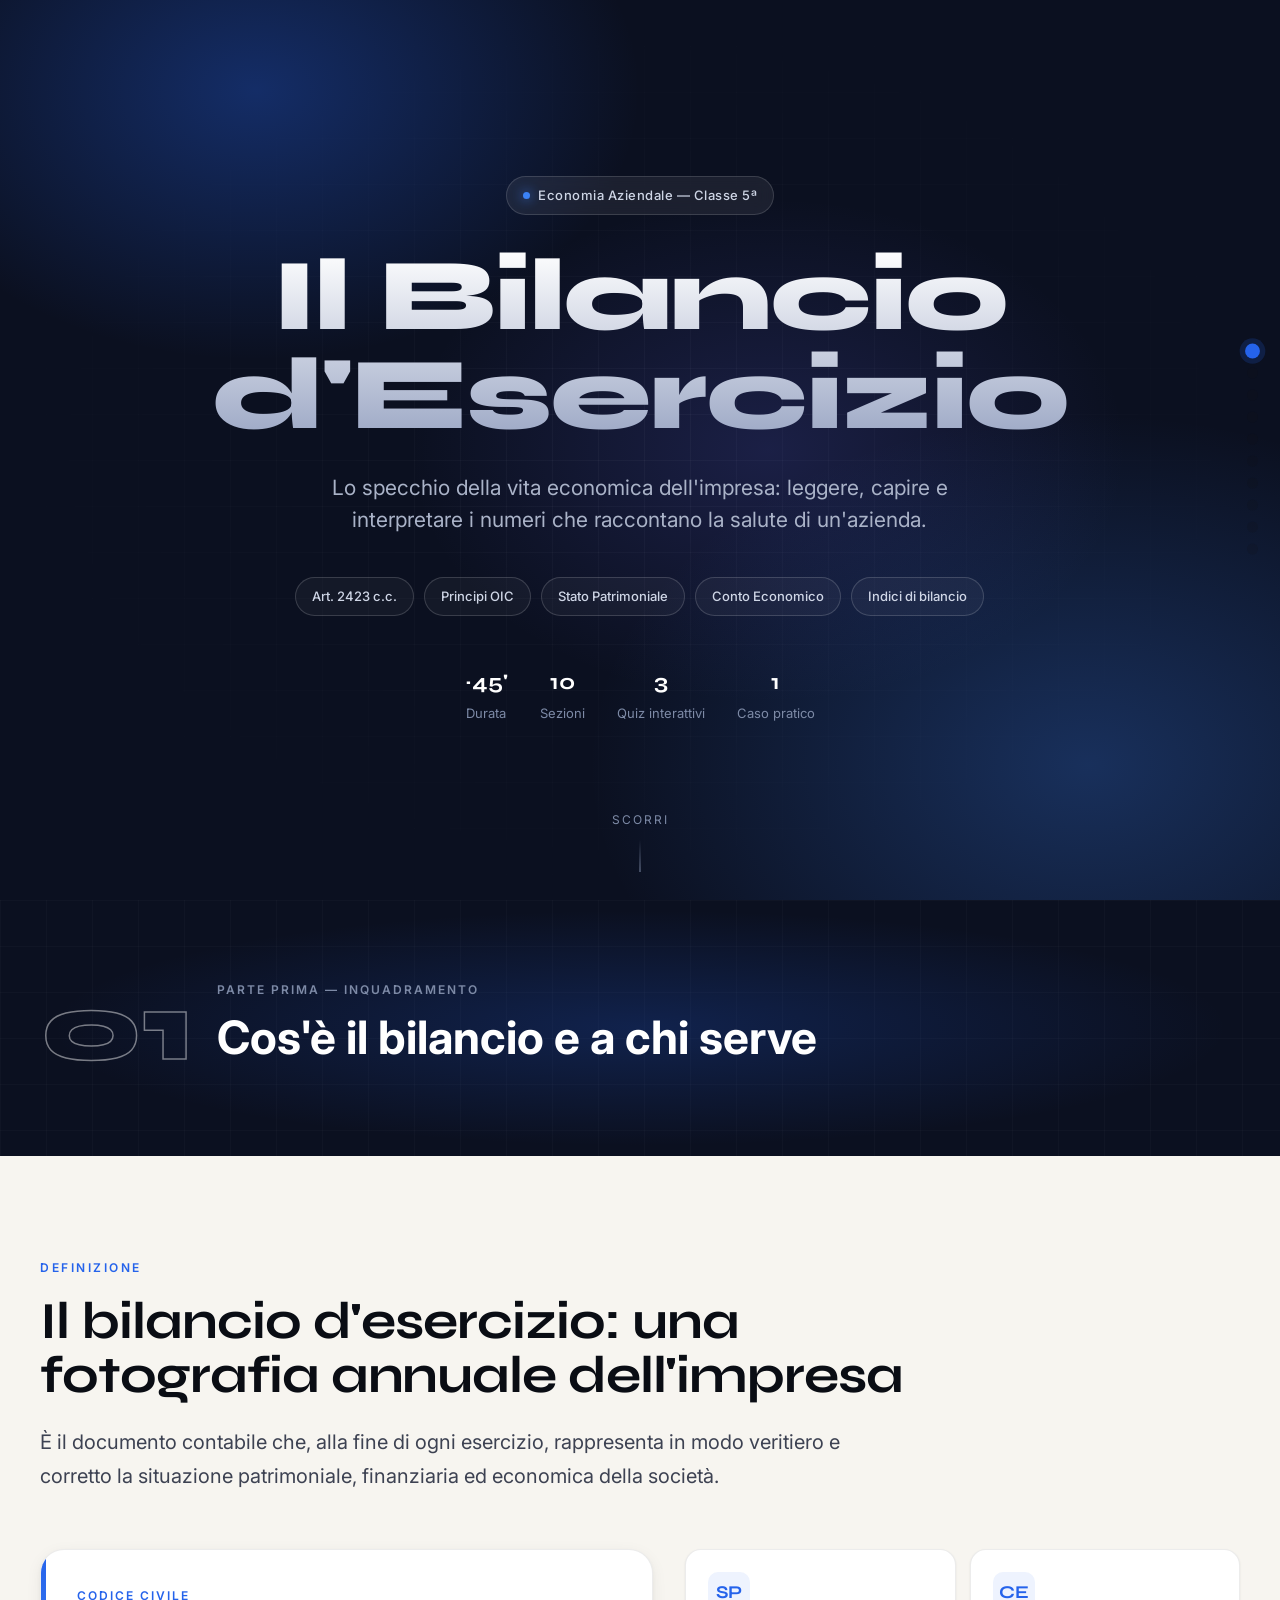
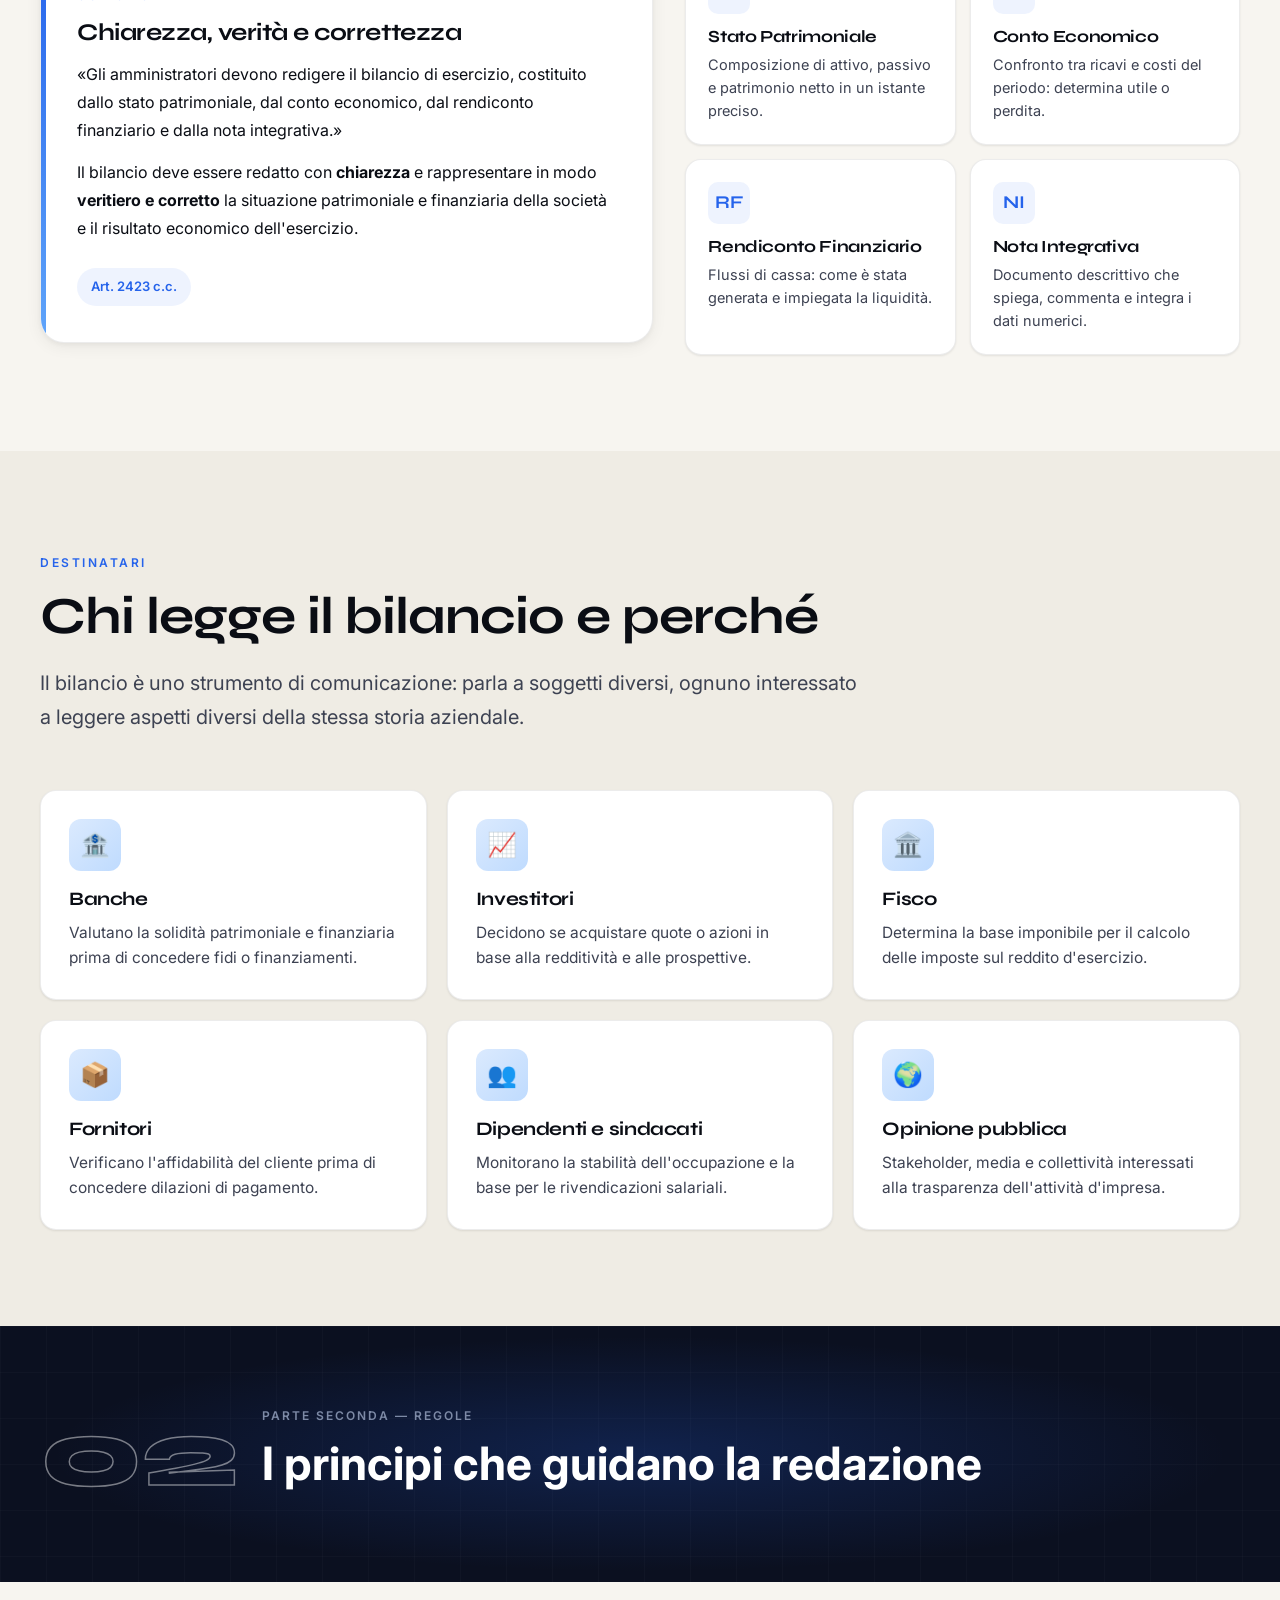
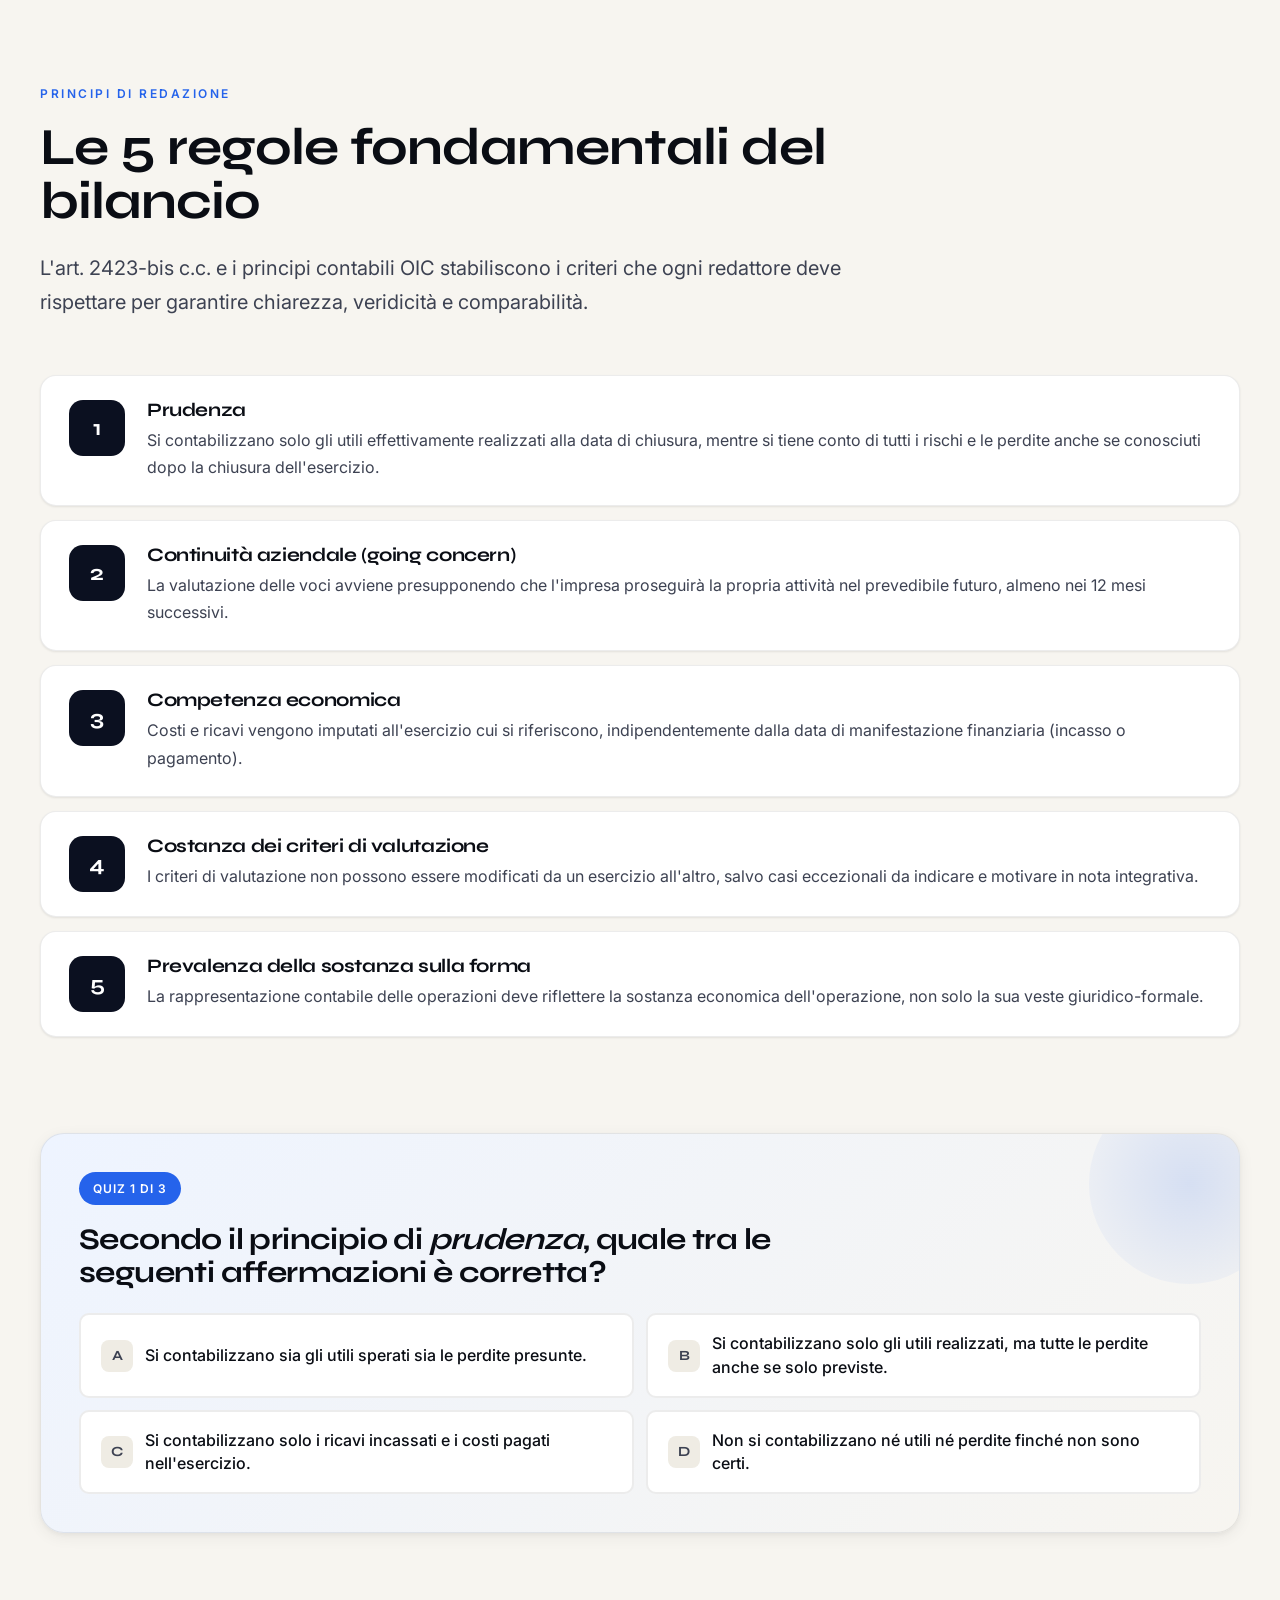
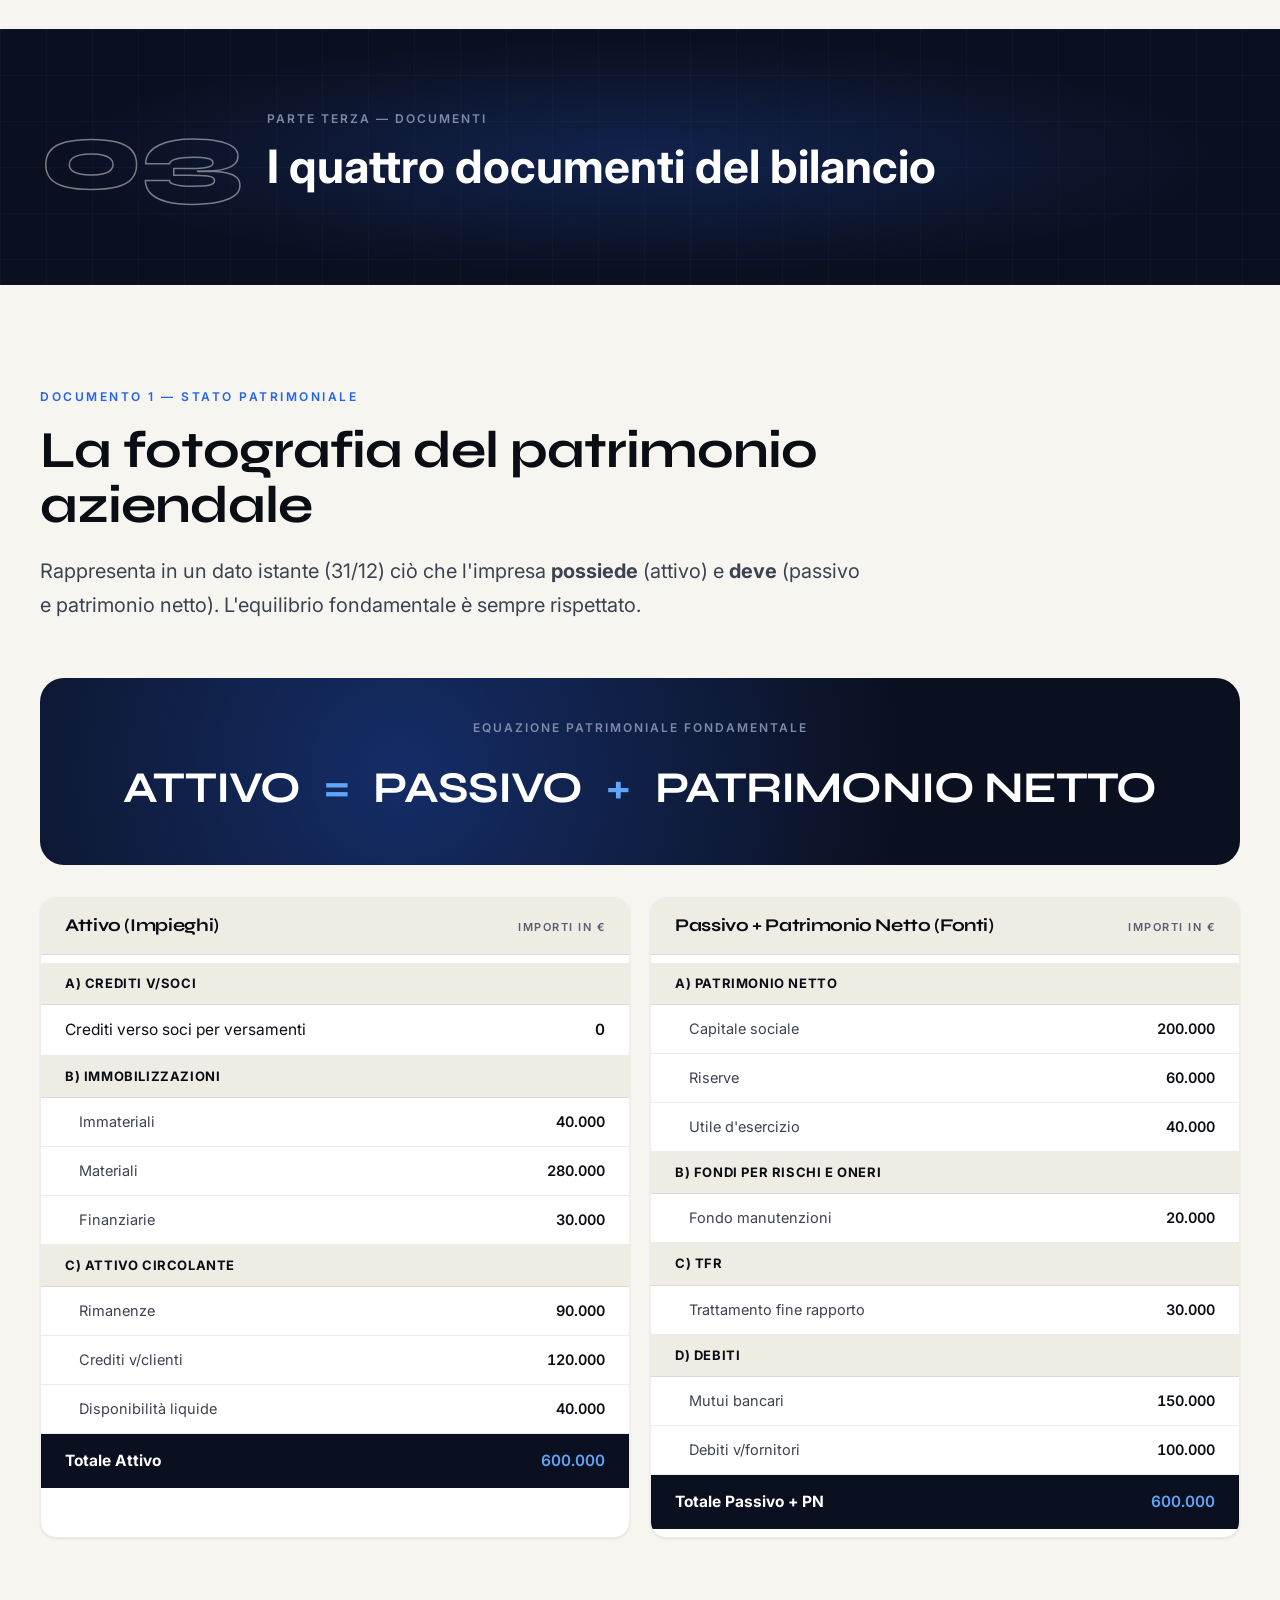
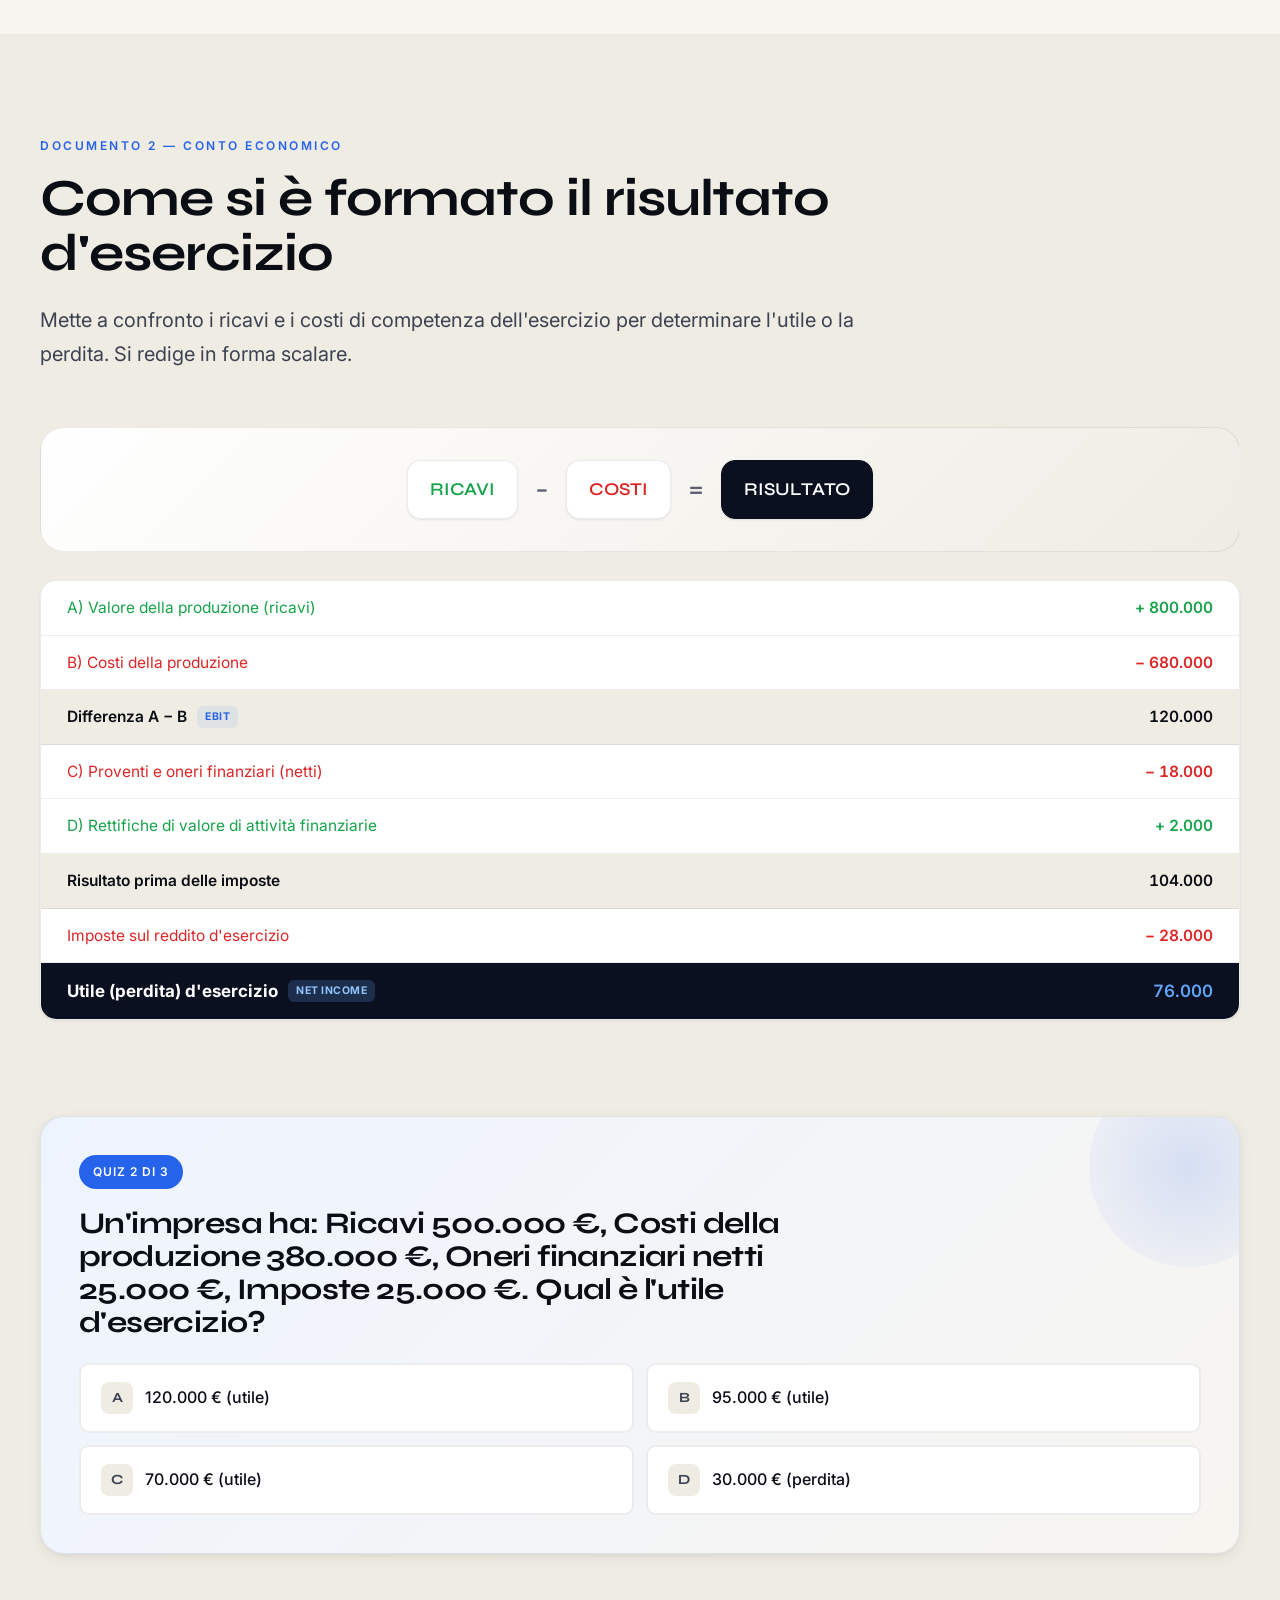
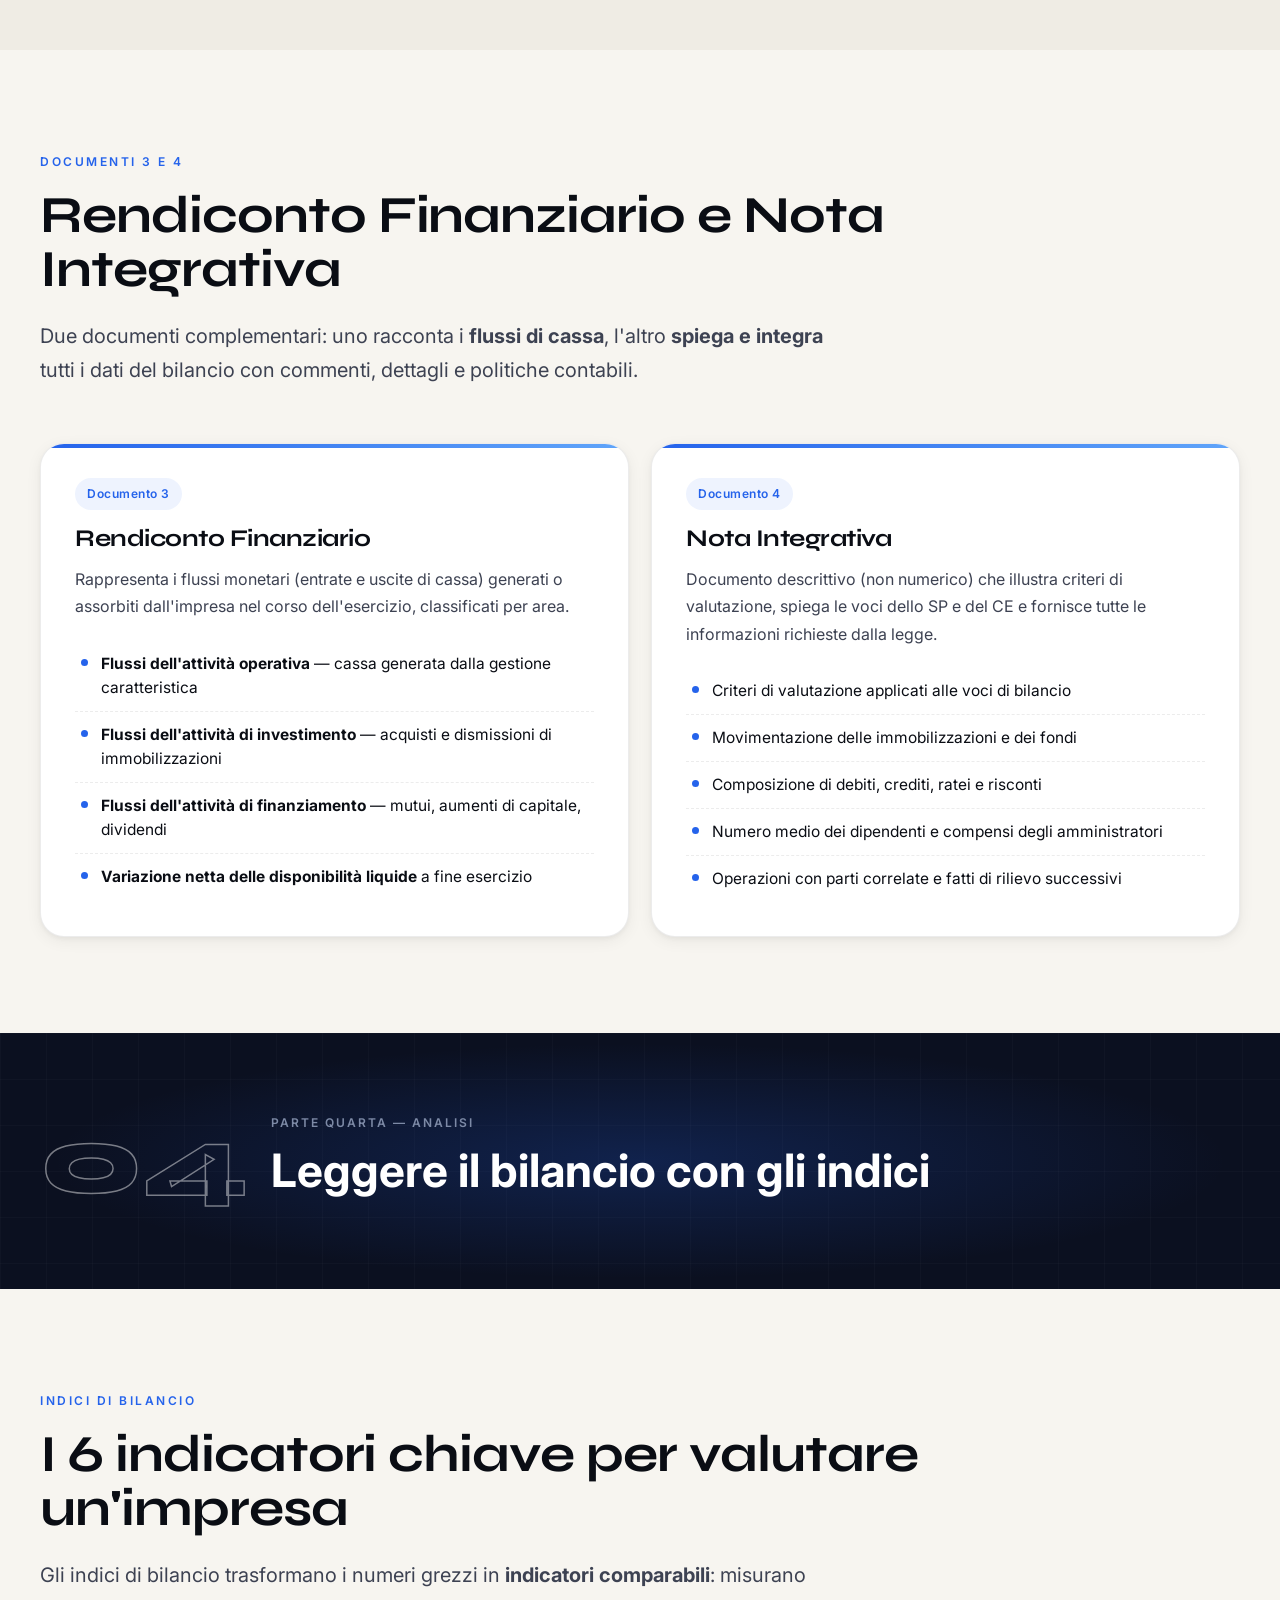
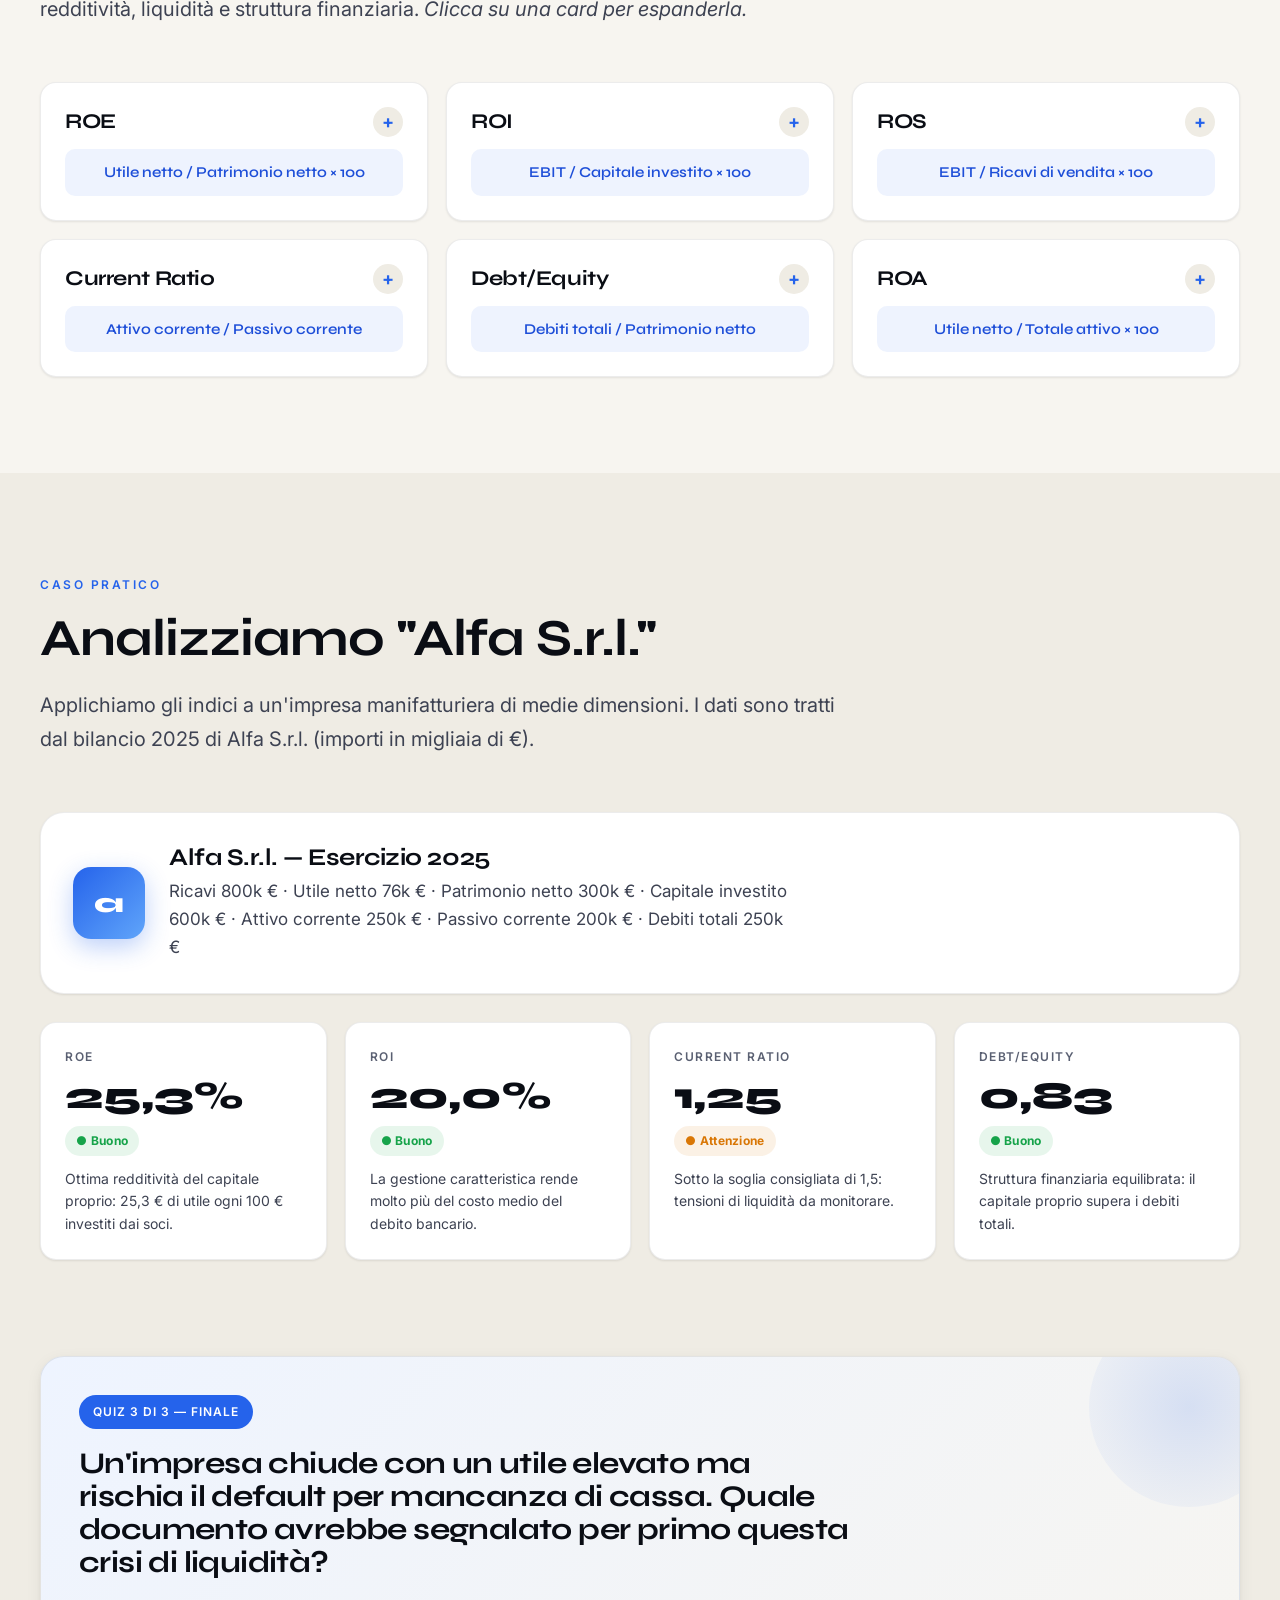
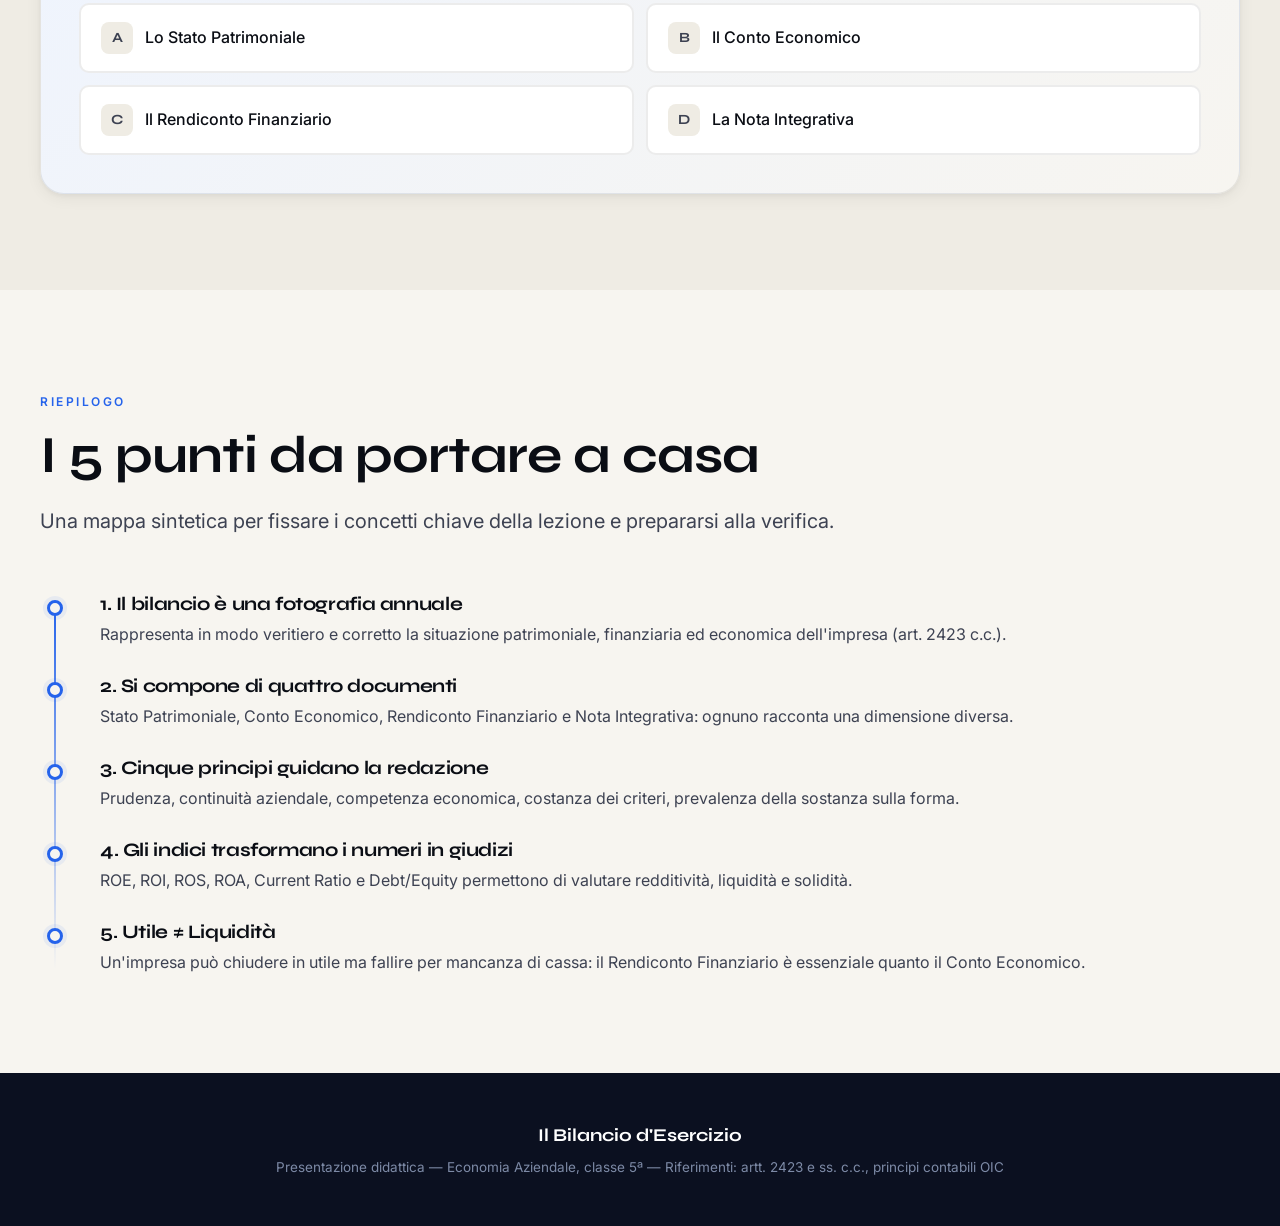
==== commit dfb2f0fd: "Improve readability: larger body text and stronger contrast on muted colors" ====
--- a/index.html
+++ b/index.html
@@ -14,9 +14,9 @@
   --bg:#f7f5f0;
   --bg-soft:#efece4;
   --bg-card:#ffffff;
-  --text:#0e1118;
-  --text-muted:#5a6072;
-  --text-soft:#7a8093;
+  --text:#0a0d14;
+  --text-muted:#3d4252;
+  --text-soft:#5a6072;
   --accent:#2563eb;
   --accent-soft:rgba(37,99,235,.08);
   --accent-strong:#1d4ed8;
@@ -39,7 +39,7 @@
   --max-w:1200px;
 }
 html{scroll-behavior:smooth;-webkit-text-size-adjust:100%}
-body{font-family:'Inter',system-ui,-apple-system,Segoe UI,sans-serif;background:var(--bg);color:var(--text);line-height:1.6;overflow-x:hidden;-webkit-font-smoothing:antialiased}
+body{font-family:'Inter',system-ui,-apple-system,Segoe UI,sans-serif;background:var(--bg);color:var(--text);line-height:1.65;overflow-x:hidden;-webkit-font-smoothing:antialiased;font-size:17px;font-weight:400}
 h1,h2,h3,h4{font-family:'Syne','Inter',sans-serif;letter-spacing:-.02em;line-height:1.1;font-weight:700}
 a{color:inherit;text-decoration:none}
 button{font-family:inherit;border:none;outline:none;cursor:pointer;background:none;color:inherit}
@@ -106,7 +106,7 @@
 .section-inner{max-width:var(--max-w);margin:0 auto}
 .eyebrow{display:inline-block;font-size:12px;font-weight:600;letter-spacing:2.5px;text-transform:uppercase;color:var(--accent);margin-bottom:16px}
 .section-title{font-size:clamp(30px,4.5vw,52px);font-weight:700;line-height:1.05;margin-bottom:22px;max-width:880px}
-.section-lead{font-size:clamp(16px,1.6vw,19px);color:var(--text-muted);max-width:780px;line-height:1.65;margin-bottom:56px}
+.section-lead{font-size:clamp(17px,1.7vw,20px);color:var(--text-muted);max-width:820px;line-height:1.7;margin-bottom:56px;font-weight:400}
 
 /* ========== DEFINIZIONE ========== */
 .def-grid{display:grid;grid-template-columns:1.05fr .95fr;gap:32px;align-items:start}
@@ -114,14 +114,14 @@
 .def-quote::before{content:"";position:absolute;top:0;left:0;width:5px;height:100%;background:linear-gradient(180deg,var(--accent),#60a5fa)}
 .def-quote .label{font-size:12px;font-weight:600;letter-spacing:2px;text-transform:uppercase;color:var(--accent);margin-bottom:14px}
 .def-quote h3{font-size:24px;margin-bottom:14px}
-.def-quote p{color:var(--text-muted);line-height:1.7;margin-bottom:14px}
+.def-quote p{color:var(--text);line-height:1.75;margin-bottom:14px;font-size:16px}
 .def-quote .article{display:inline-block;margin-top:12px;padding:8px 14px;background:var(--accent-soft);color:var(--accent);border-radius:999px;font-size:13px;font-weight:600}
 .docs-grid{display:grid;grid-template-columns:1fr 1fr;gap:14px}
 .doc-card{background:var(--bg-card);border:1px solid var(--border);border-radius:var(--radius);padding:22px;box-shadow:var(--shadow-sm);transition:all .25s ease;cursor:default}
 .doc-card:hover{transform:translateY(-4px);box-shadow:var(--shadow-lg);border-color:var(--accent)}
 .doc-card .icon{width:42px;height:42px;border-radius:10px;background:var(--accent-soft);color:var(--accent);display:flex;align-items:center;justify-content:center;font-weight:700;font-size:18px;margin-bottom:14px;font-family:'Syne',sans-serif}
 .doc-card h4{font-size:17px;margin-bottom:6px;font-family:'Syne',sans-serif}
-.doc-card p{font-size:13.5px;color:var(--text-muted);line-height:1.55}
+.doc-card p{font-size:14.5px;color:var(--text-muted);line-height:1.6}
 
 /* ========== DESTINATARI ========== */
 .dest-grid{display:grid;grid-template-columns:repeat(3,1fr);gap:20px}
@@ -129,7 +129,7 @@
 .dest-card:hover{transform:translateY(-6px);box-shadow:var(--shadow-lg);border-color:var(--accent)}
 .dest-card .emoji{width:52px;height:52px;border-radius:12px;background:linear-gradient(135deg,#dbeafe,#bfdbfe);display:flex;align-items:center;justify-content:center;font-size:24px;margin-bottom:18px}
 .dest-card h4{font-size:19px;margin-bottom:10px}
-.dest-card p{color:var(--text-muted);font-size:14.5px;line-height:1.6}
+.dest-card p{color:var(--text-muted);font-size:15.5px;line-height:1.65}
 
 /* ========== PRINCIPI ========== */
 .princ-list{display:flex;flex-direction:column;gap:14px}
@@ -137,7 +137,7 @@
 .princ-item:hover{transform:translateX(6px);border-color:var(--accent);box-shadow:var(--shadow)}
 .princ-num{flex:0 0 56px;height:56px;border-radius:14px;background:var(--dark);color:#fff;display:flex;align-items:center;justify-content:center;font-family:'Syne',sans-serif;font-weight:700;font-size:22px}
 .princ-body h4{font-size:19px;margin-bottom:6px}
-.princ-body p{color:var(--text-muted);font-size:15px;line-height:1.65}
+.princ-body p{color:var(--text-muted);font-size:16px;line-height:1.7}
 
 /* ========== STATO PATRIMONIALE ========== */
 .formula{background:var(--dark);color:#fff;border-radius:var(--radius-lg);padding:40px;text-align:center;margin-bottom:32px;position:relative;overflow:hidden}
@@ -151,10 +151,10 @@
 .sp-head h4{font-size:18px}
 .sp-head .total-label{font-size:11px;color:var(--text-soft);letter-spacing:1.5px;text-transform:uppercase;font-weight:600}
 .sp-body{padding:8px 0}
-.sp-row{display:flex;justify-content:space-between;align-items:center;padding:11px 24px;font-size:14.5px;border-bottom:1px solid var(--border)}
+.sp-row{display:flex;justify-content:space-between;align-items:center;padding:12px 24px;font-size:15.5px;border-bottom:1px solid var(--border);color:var(--text)}
 .sp-row:last-child{border-bottom:none}
-.sp-row.sub{padding-left:38px;color:var(--text-muted);font-size:13.5px}
-.sp-row.group{background:var(--bg-soft);font-weight:600;font-size:13.5px;text-transform:uppercase;letter-spacing:.5px;color:var(--text-muted);padding:8px 24px}
+.sp-row.sub{padding-left:38px;color:var(--text-muted);font-size:14.5px}
+.sp-row.group{background:var(--bg-soft);font-weight:700;font-size:13px;text-transform:uppercase;letter-spacing:.6px;color:var(--text);padding:10px 24px}
 .sp-row .val{font-variant-numeric:tabular-nums;font-weight:600;color:var(--text)}
 .sp-row.total{background:var(--dark);color:#fff;font-weight:700;padding:14px 24px}
 .sp-row.total .val{color:#60a5fa}
@@ -167,12 +167,12 @@
 .ce-pill.result{background:var(--dark);color:#fff;border-color:var(--dark)}
 .ce-op{font-family:'Syne',sans-serif;font-size:24px;color:var(--text-soft);font-weight:700}
 .ce-table{background:var(--bg-card);border:1px solid var(--border);border-radius:var(--radius);overflow:hidden;box-shadow:var(--shadow-sm)}
-.ce-row{display:flex;justify-content:space-between;align-items:center;padding:13px 26px;border-bottom:1px solid var(--border);font-size:14.5px}
+.ce-row{display:flex;justify-content:space-between;align-items:center;padding:14px 26px;border-bottom:1px solid var(--border);font-size:15.5px}
 .ce-row:last-child{border-bottom:none}
 .ce-row.plus{color:var(--good)}
 .ce-row.minus{color:var(--bad)}
 .ce-row.subtotal{background:var(--bg-soft);font-weight:600}
-.ce-row.final{background:var(--dark);color:#fff;font-weight:700;font-size:16px}
+.ce-row.final{background:var(--dark);color:#fff;font-weight:700;font-size:17px}
 .ce-row.final .val{color:#60a5fa}
 .ce-row .val{font-variant-numeric:tabular-nums;font-weight:600}
 .ce-row .label-row{display:flex;align-items:center;gap:10px}
@@ -186,9 +186,9 @@
 .duo-card::before{content:"";position:absolute;top:0;left:0;width:100%;height:4px;background:linear-gradient(90deg,var(--accent),#60a5fa)}
 .duo-card .duo-tag{display:inline-block;padding:6px 12px;background:var(--accent-soft);color:var(--accent);border-radius:999px;font-size:12px;font-weight:600;margin-bottom:16px;letter-spacing:.5px}
 .duo-card h3{font-size:24px;margin-bottom:14px}
-.duo-card .lead{color:var(--text-muted);margin-bottom:20px;line-height:1.65}
+.duo-card .lead{color:var(--text-muted);margin-bottom:20px;line-height:1.7;font-size:16px}
 .duo-card ul{list-style:none}
-.duo-card li{padding:10px 0 10px 26px;border-bottom:1px dashed var(--border);position:relative;font-size:14.5px;color:var(--text)}
+.duo-card li{padding:11px 0 11px 26px;border-bottom:1px dashed var(--border);position:relative;font-size:15.5px;color:var(--text);line-height:1.55}
 .duo-card li:last-child{border-bottom:none}
 .duo-card li::before{content:"";position:absolute;left:6px;top:18px;width:7px;height:7px;border-radius:50%;background:var(--accent)}
 
@@ -204,7 +204,7 @@
 .idx-formula{font-family:'Syne',sans-serif;font-size:15px;color:var(--accent-strong);background:var(--accent-soft);padding:11px 14px;border-radius:10px;font-weight:600;text-align:center}
 .idx-body{max-height:0;overflow:hidden;transition:max-height .35s ease, margin-top .35s ease;margin-top:0}
 .idx-card.open .idx-body{max-height:340px;margin-top:14px}
-.idx-body p{font-size:14px;color:var(--text-muted);line-height:1.65;margin-bottom:10px}
+.idx-body p{font-size:15px;color:var(--text-muted);line-height:1.7;margin-bottom:10px}
 .idx-body .benchmark{display:inline-block;padding:5px 10px;background:var(--good-soft);color:var(--good);border-radius:6px;font-size:12px;font-weight:600}
 
 /* ========== CASO PRATICO ========== */
@@ -220,7 +220,7 @@
 .case-stat .judgement{display:inline-flex;align-items:center;gap:6px;padding:5px 11px;border-radius:999px;font-size:12px;font-weight:700;letter-spacing:.3px}
 .judgement.good{background:var(--good-soft);color:var(--good)}
 .judgement.warn{background:var(--warn-soft);color:var(--warn)}
-.case-stat .note{margin-top:12px;font-size:13px;color:var(--text-muted);line-height:1.55}
+.case-stat .note{margin-top:12px;font-size:14px;color:var(--text-muted);line-height:1.6}
 
 /* ========== TIMELINE RIEPILOGO ========== */
 .timeline{position:relative;padding-left:36px}
@@ -229,7 +229,7 @@
 .tl-item:last-child{padding-bottom:0}
 .tl-item::before{content:"";position:absolute;left:-29px;top:6px;width:16px;height:16px;border-radius:50%;background:var(--bg);border:3px solid var(--accent);box-shadow:0 0 0 4px var(--accent-soft)}
 .tl-item h4{font-size:19px;margin-bottom:6px}
-.tl-item p{color:var(--text-muted);line-height:1.65;font-size:15px}
+.tl-item p{color:var(--text-muted);line-height:1.7;font-size:16px}
 
 /* ========== QUIZ ========== */
 .quiz{background:linear-gradient(135deg,#eef4ff,#f7f5f0);border:1px solid var(--border);border-radius:var(--radius-lg);padding:38px;box-shadow:var(--shadow);position:relative;overflow:hidden}
@@ -237,7 +237,7 @@
 .quiz-label{position:relative;display:inline-flex;align-items:center;gap:8px;padding:7px 14px;background:var(--accent);color:#fff;border-radius:999px;font-size:12px;font-weight:600;letter-spacing:1px;text-transform:uppercase;margin-bottom:18px}
 .quiz h3{position:relative;font-size:clamp(22px,2.8vw,30px);margin-bottom:24px;max-width:780px}
 .quiz-options{position:relative;display:grid;grid-template-columns:1fr 1fr;gap:12px}
-.quiz-opt{background:var(--bg-card);border:2px solid var(--border);border-radius:var(--radius-sm);padding:16px 18px;text-align:left;font-size:15px;font-weight:500;transition:all .2s ease;display:flex;align-items:center;gap:12px;line-height:1.4;cursor:pointer;color:var(--text)}
+.quiz-opt{background:var(--bg-card);border:2px solid var(--border);border-radius:var(--radius-sm);padding:17px 20px;text-align:left;font-size:16px;font-weight:500;transition:all .2s ease;display:flex;align-items:center;gap:12px;line-height:1.45;cursor:pointer;color:var(--text)}
 .quiz-opt:hover:not(:disabled){border-color:var(--accent);transform:translateY(-2px);box-shadow:var(--shadow-sm)}
 .quiz-opt .letter{flex:0 0 32px;height:32px;border-radius:8px;background:var(--bg-soft);display:flex;align-items:center;justify-content:center;font-family:'Syne',sans-serif;font-weight:700;color:var(--text-muted);font-size:14px;transition:all .2s}
 .quiz-opt:disabled{cursor:not-allowed;opacity:.7}
@@ -252,7 +252,7 @@
 .quiz-feedback h5{font-family:'Inter',sans-serif;font-weight:700;font-size:15px;margin-bottom:6px;display:flex;align-items:center;gap:8px}
 .quiz-feedback.correct h5{color:var(--good)}
 .quiz-feedback.wrong h5{color:var(--bad)}
-.quiz-feedback p{font-size:14.5px;color:var(--text-muted);line-height:1.65}
+.quiz-feedback p{font-size:15.5px;color:var(--text);line-height:1.7}
 @keyframes slideDown{from{opacity:0;transform:translateY(-8px)}to{opacity:1;transform:none}}
 
 /* ========== FOOTER ========== */
